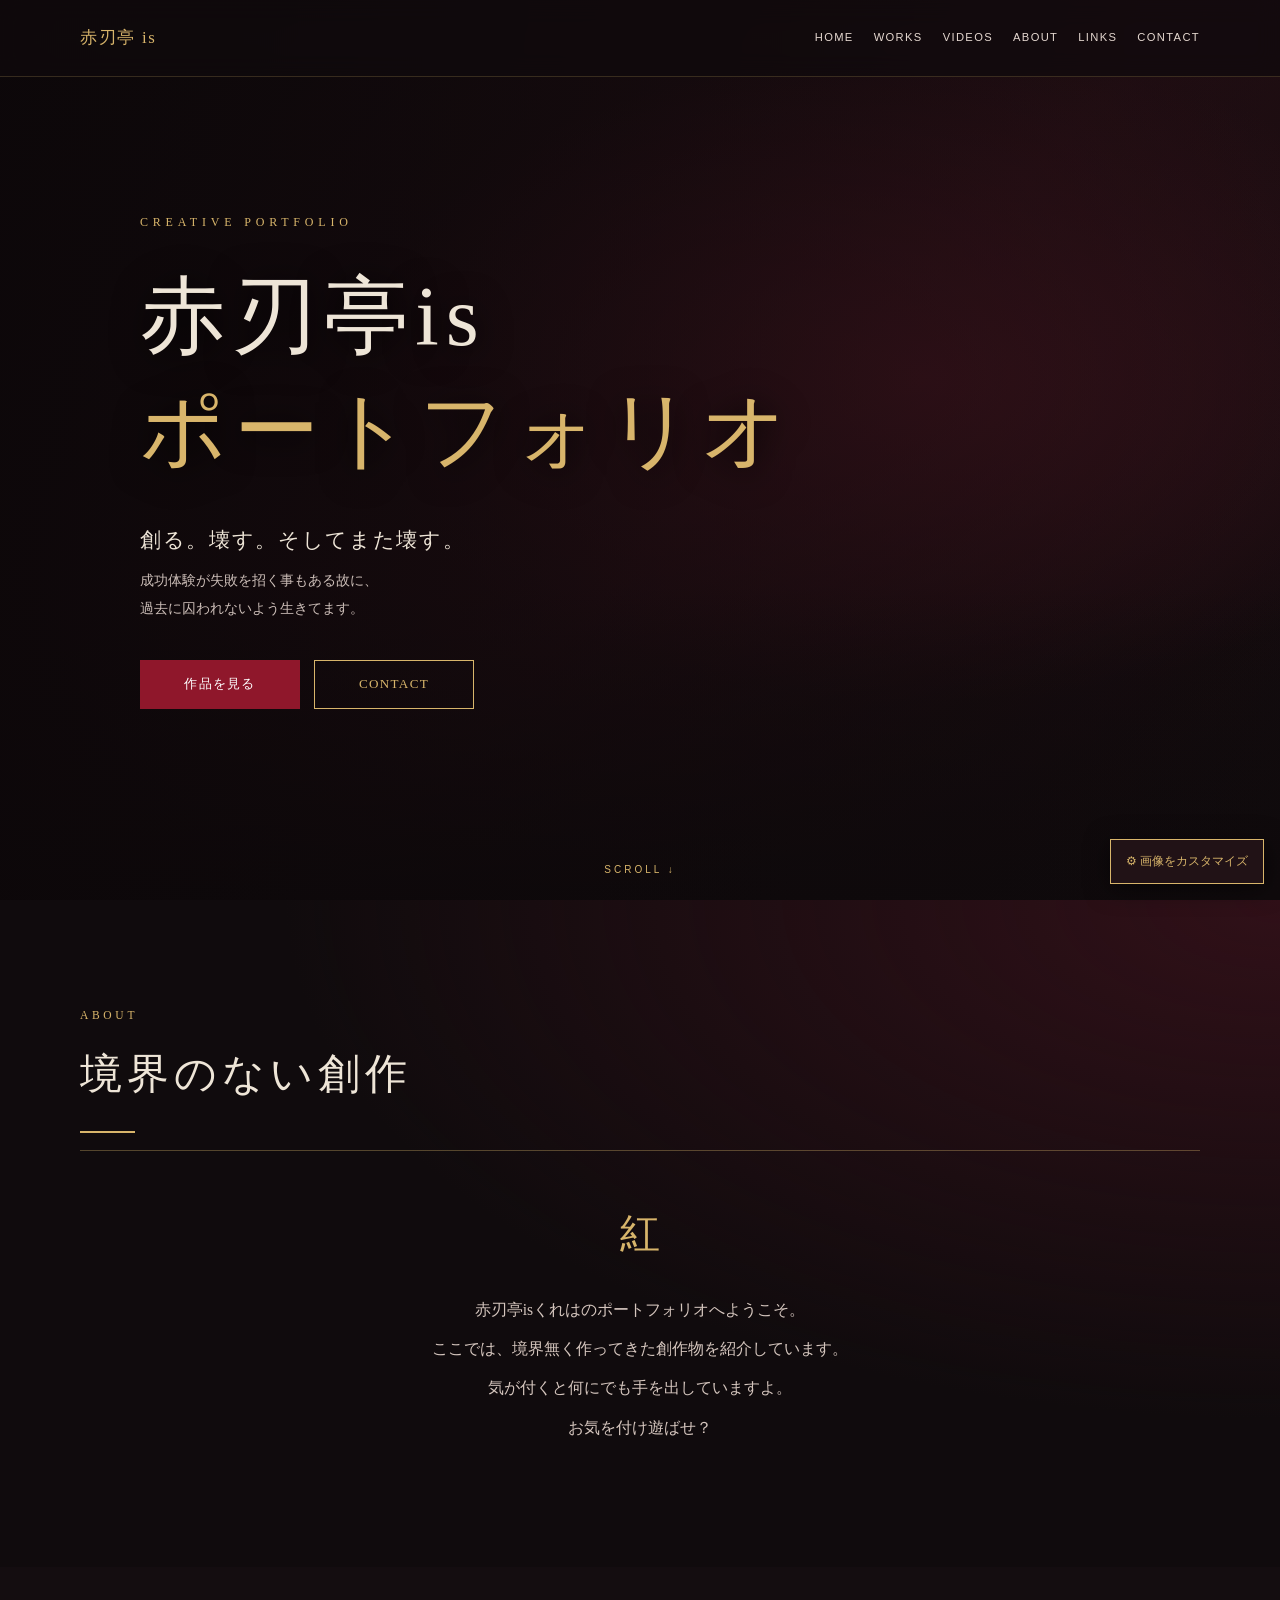
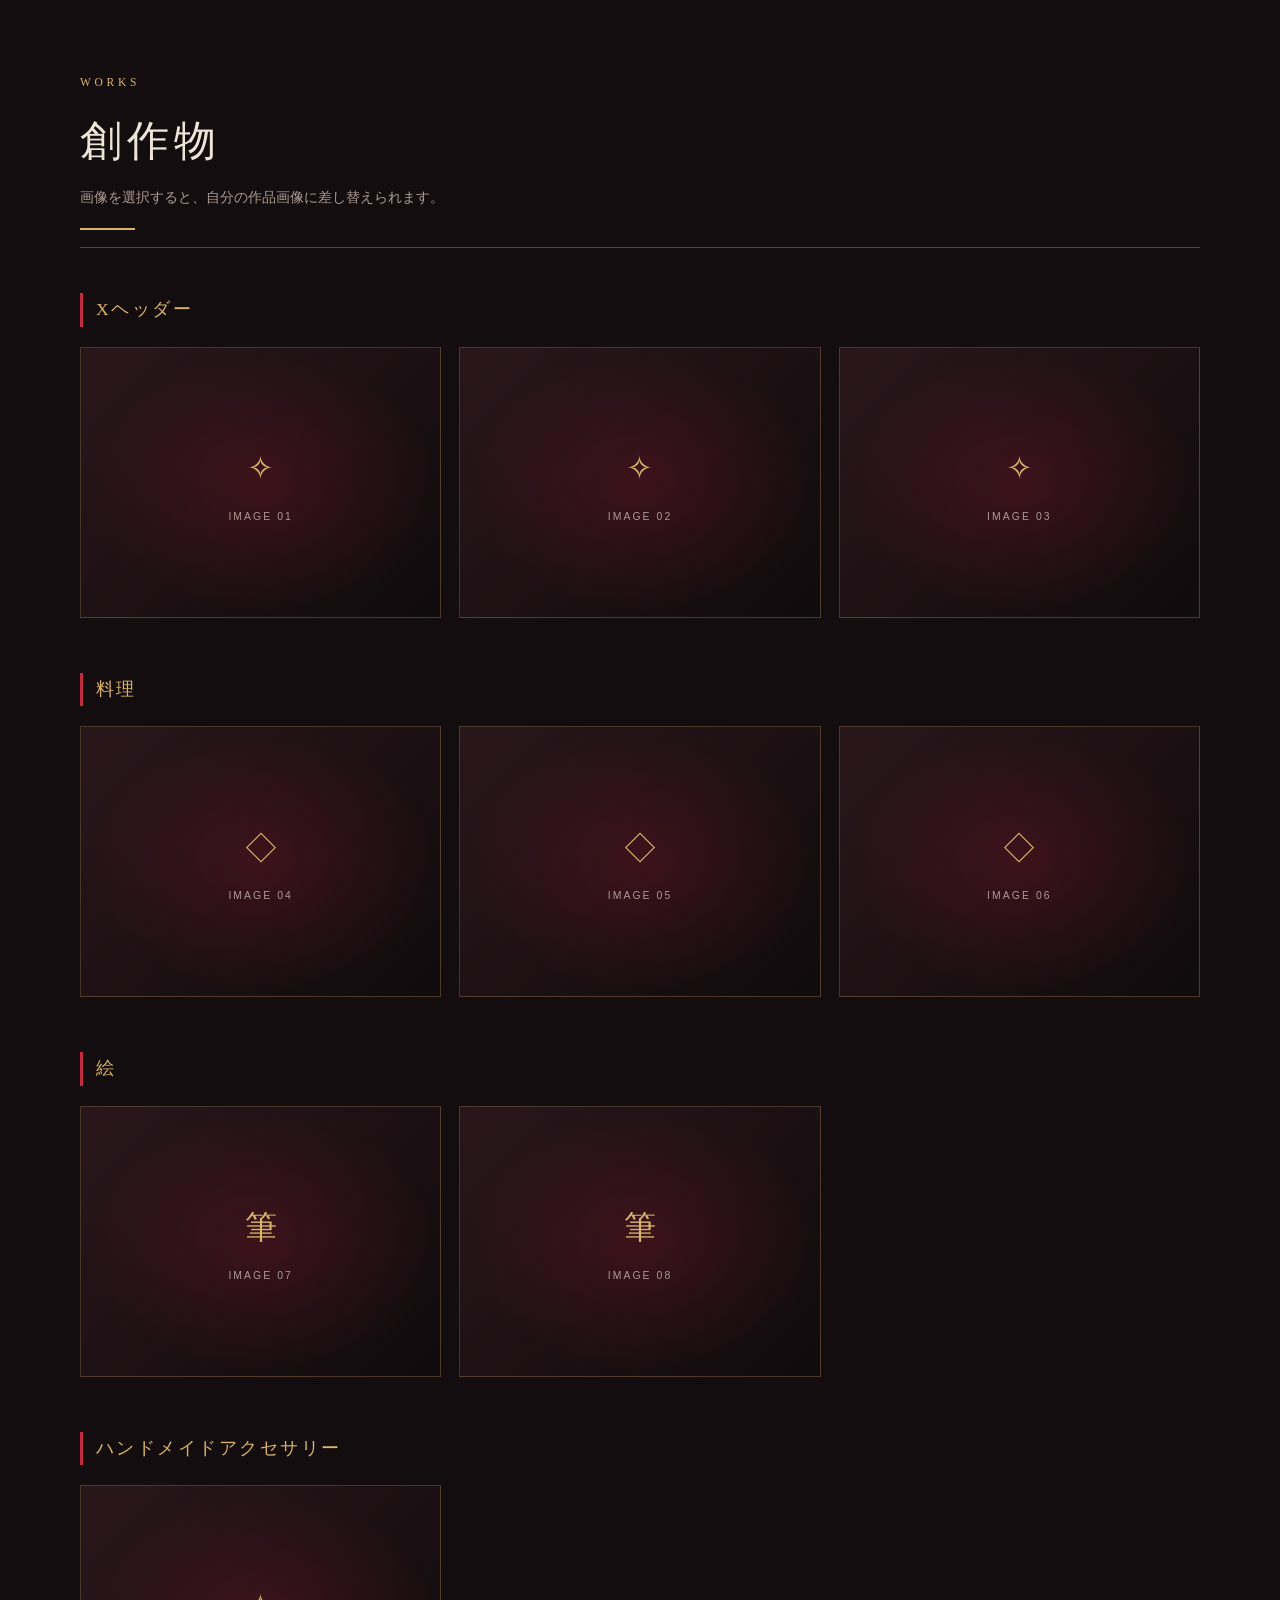
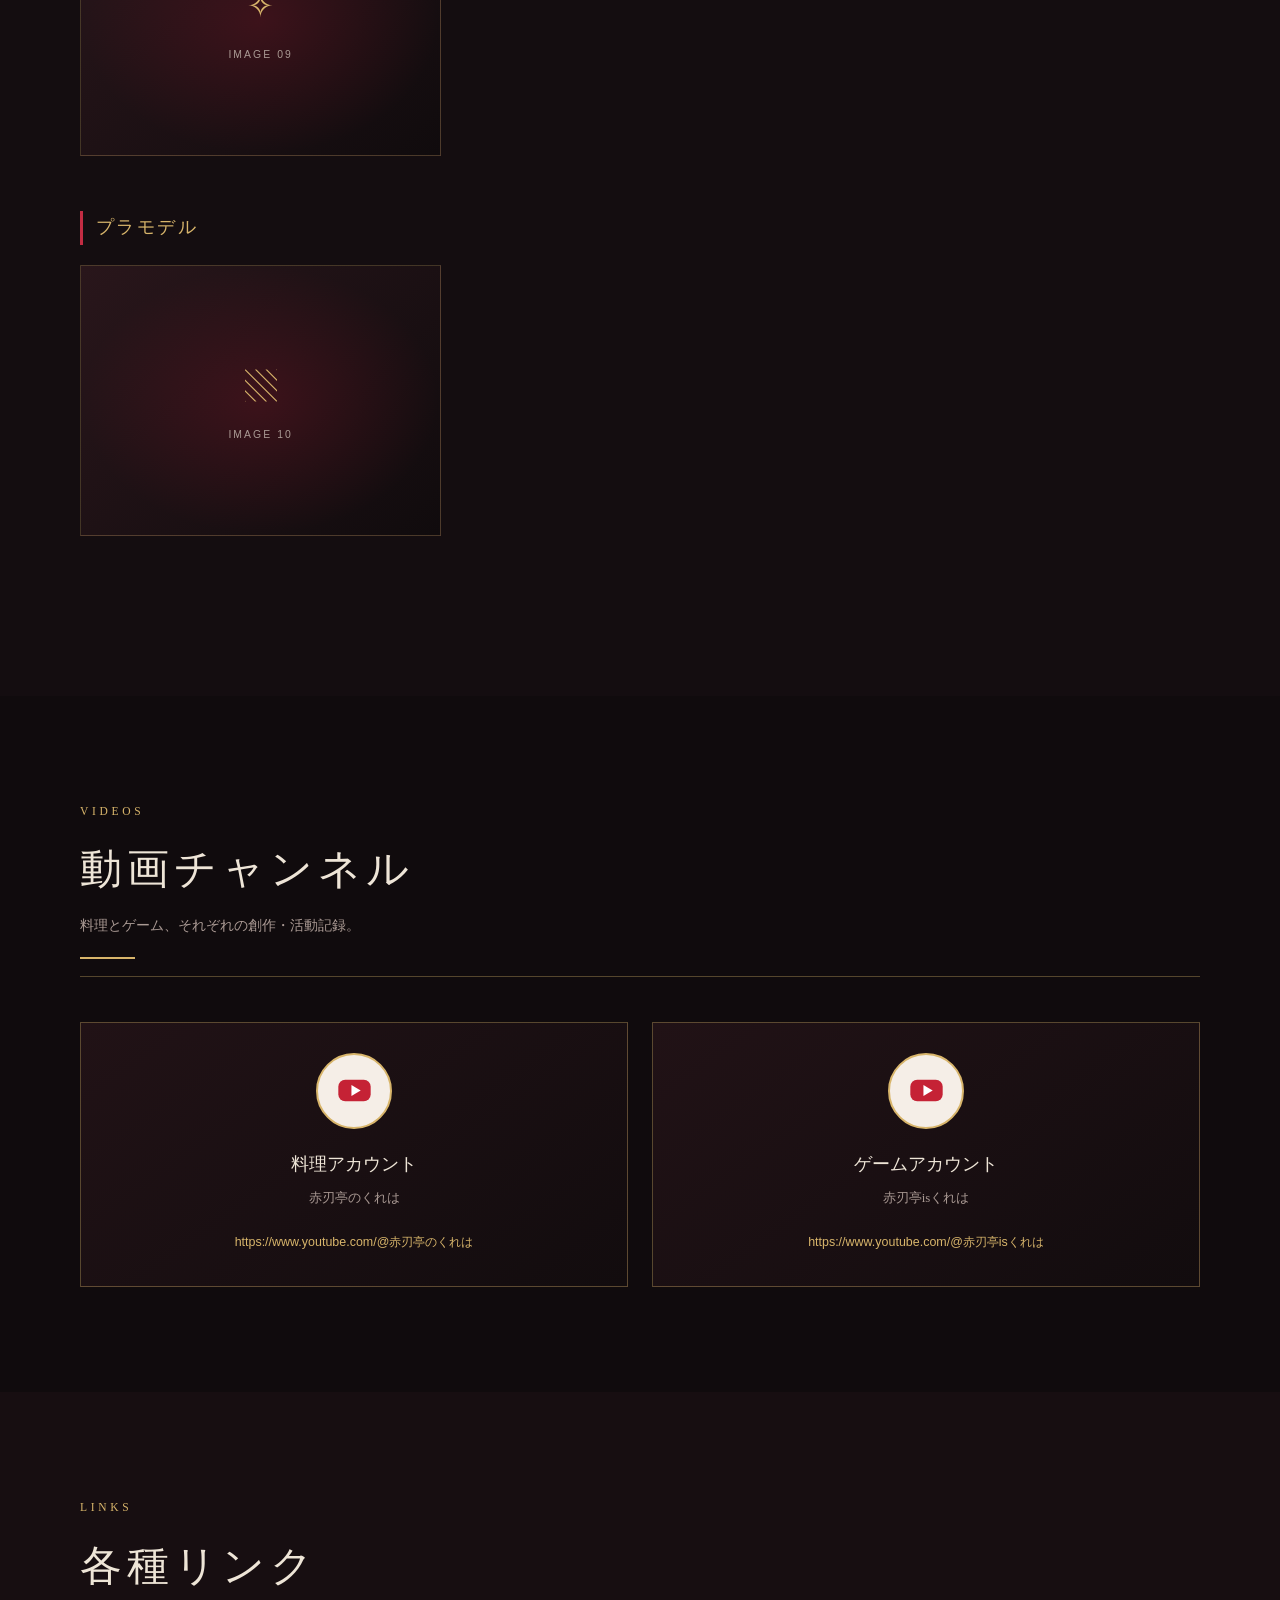
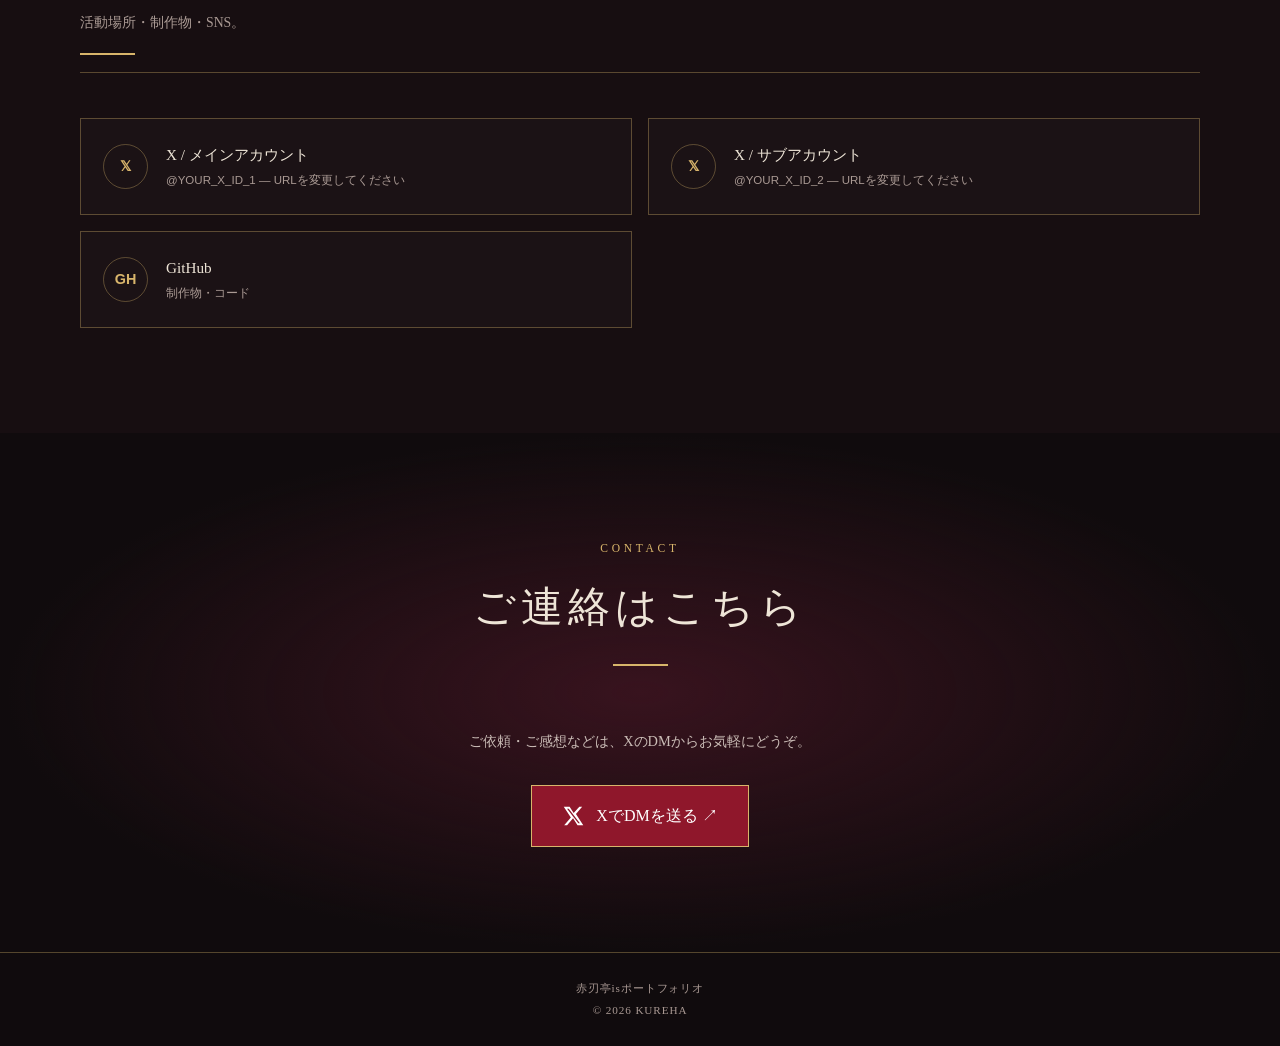
==== index.html @ dacc7ec5 "Add initial HTML structure for portfolio site" ====
<!DOCTYPE html>
<html lang="ja">
<head>
<meta charset="UTF-8">
<meta name="viewport" content="width=device-width, initial-scale=1">
<meta name="theme-color" content="#100b0d">
<meta name="description" content="赤刃亭isくれはの創作ポートフォリオ。料理、イラスト、デザイン、ハンドメイドなど。">
<title>赤刃亭isポートフォリオ</title>

<style>
:root {
  --black: #100b0d;
  --panel: #191114;
  --red: #8f172b;
  --red-light: #c32c43;
  --gold: #d8b56b;
  --ivory: #eee5d7;
  --muted: #aa9a94;
  --line: rgba(216,181,107,.35);
}

* { box-sizing: border-box; }

html {
  scroll-behavior: smooth;
  scroll-padding-top: 90px;
}

body {
  margin: 0;
  background: var(--black);
  color: var(--ivory);
  font-family: "Yu Mincho", "Hiragino Mincho ProN",
    "Noto Serif JP", serif;
  line-height: 1.9;
  overflow-x: hidden;
}

a { color: inherit; text-decoration: none; }

button, input { font: inherit; }

::selection {
  background: var(--red);
  color: white;
}

/* ===== 紅葉アニメーション ===== */

#leaves {
  position: fixed;
  inset: 0;
  pointer-events: none;
  overflow: hidden;
  z-index: 20;
}

.leaf {
  position: absolute;
  top: -50px;
  width: var(--size);
  height: calc(var(--size) * 1.38);
  left: var(--left);
  opacity: var(--opacity);
  background: var(--leaf-color);
  clip-path: polygon(
    50% 0%, 66% 17%, 91% 23%, 77% 43%,
    100% 56%, 72% 64%, 65% 85%, 50% 100%,
    35% 85%, 28% 64%, 0% 56%, 23% 43%,
    9% 23%, 34% 17%
  );
  animation: fall var(--duration) linear var(--delay) infinite;
  will-change: transform;
}

@keyframes fall {
  0% {
    transform: translate3d(0, -5vh, 0)
      rotate(0deg) rotateY(0deg);
  }
  25% {
    transform: translate3d(var(--sway), 27vh, 0)
      rotate(110deg) rotateY(65deg);
  }
  50% {
    transform: translate3d(calc(var(--sway) * -.65), 55vh, 0)
      rotate(230deg) rotateY(160deg);
  }
  75% {
    transform: translate3d(var(--sway), 79vh, 0)
      rotate(330deg) rotateY(60deg);
  }
  100% {
    transform: translate3d(calc(var(--sway) * -.3), 115vh, 0)
      rotate(520deg) rotateY(180deg);
  }
}

@media (prefers-reduced-motion: reduce) {
  *, *::before, *::after {
    scroll-behavior: auto !important;
  }
  .leaf { animation-duration: 45s !important; }
}

/* ===== 共通 ===== */

.container {
  width: min(1120px, 90%);
  margin-inline: auto;
}

.eyebrow {
  color: var(--gold);
  font-size: .72rem;
  letter-spacing: .32em;
  text-transform: uppercase;
}

.section {
  padding: 105px 0;
  position: relative;
}

.section-heading {
  margin-bottom: 45px;
  border-bottom: 1px solid var(--line);
  padding-bottom: 17px;
}

.section-heading h2 {
  font-size: clamp(1.8rem, 4vw, 2.6rem);
  font-weight: 500;
  letter-spacing: .12em;
  margin: 8px 0 0;
}

.section-heading p {
  color: var(--muted);
  font-size: .86rem;
  margin: 4px 0 0;
}

.gold-line {
  width: 55px;
  height: 2px;
  background: var(--gold);
  margin-top: 17px;
}

/* ===== ナビゲーション ===== */

header {
  position: absolute;
  z-index: 30;
  top: 0;
  left: 0;
  width: 100%;
  border-bottom: 1px solid rgba(216,181,107,.2);
  background: rgba(16,11,13,.72);
  backdrop-filter: blur(12px);
}

.nav {
  min-height: 76px;
  display: flex;
  align-items: center;
  justify-content: space-between;
  gap: 20px;
}

.brand {
  font-size: 1.05rem;
  color: var(--gold);
  letter-spacing: .1em;
  white-space: nowrap;
}

.nav-links {
  display: flex;
  align-items: center;
  flex-wrap: wrap;
  gap: 20px;
  font-family: sans-serif;
  font-size: .7rem;
  letter-spacing: .12em;
}

.nav-links a {
  color: #e5d8d0;
  transition: color .2s;
}

.nav-links a:hover { color: var(--gold); }

/* ===== ヒーロー ===== */

.hero {
  min-height: 760px;
  min-height: 100svh;
  display: grid;
  place-items: center;
  position: relative;
  isolation: isolate;
  overflow: hidden;
  background:
    radial-gradient(ellipse at 72% 42%, #42151f 0%, transparent 44%),
    linear-gradient(135deg, #100b0d, #281016 55%, #100b0d);
}

.hero::before {
  content: "";
  position: absolute;
  inset: 0;
  z-index: -1;
  background-image: var(--hero-image, none);
  background-size: cover;
  background-position: center;
  opacity: .55;
}

.hero::after {
  content: "";
  position: absolute;
  inset: 0;
  z-index: -1;
  background:
    linear-gradient(90deg, rgba(12,7,9,.9), rgba(12,7,9,.25)),
    linear-gradient(0deg, var(--black), transparent 35%);
}

.hero-inner {
  width: min(1000px, 88%);
  padding: 120px 0 100px;
  position: relative;
}

.hero-kicker {
  color: var(--gold);
  letter-spacing: .4em;
  font-size: .75rem;
  margin-bottom: 25px;
}

.hero h1 {
  font-size: clamp(2.25rem, 7.2vw, 5.3rem);
  font-weight: 500;
  letter-spacing: .08em;
  line-height: 1.35;
  margin: 0;
  text-shadow: 0 4px 35px #000;
}

.hero h1 span {
  display: block;
  color: var(--gold);
}

.hero-subtitle {
  font-size: clamp(1rem, 2vw, 1.3rem);
  letter-spacing: .08em;
  margin-top: 32px;
}

.hero-copy {
  color: #cbbdb7;
  font-size: .9rem;
  white-space: pre-line;
  margin-top: 8px;
}

.hero-actions {
  display: flex;
  flex-wrap: wrap;
  gap: 14px;
  margin-top: 38px;
}

.btn {
  display: inline-flex;
  justify-content: center;
  align-items: center;
  min-width: 160px;
  padding: 11px 22px;
  border: 1px solid var(--gold);
  color: var(--gold);
  letter-spacing: .1em;
  font-size: .82rem;
  transition: .25s;
  cursor: pointer;
  background: transparent;
}

.btn.primary {
  background: var(--red);
  border-color: var(--red);
  color: white;
}

.btn:hover {
  background: var(--gold);
  color: var(--black);
  transform: translateY(-2px);
}

.scroll-note {
  position: absolute;
  bottom: 25px;
  left: 50%;
  transform: translateX(-50%);
  color: var(--gold);
  font: 10px sans-serif;
  letter-spacing: .3em;
}

/* ===== About ===== */

.about {
  background:
    radial-gradient(ellipse at 100% 0%, #301018, transparent 55%),
    var(--black);
}

.about-content {
  max-width: 760px;
  margin: auto;
  text-align: center;
}

.about-mark {
  font-size: 2.5rem;
  color: var(--gold);
  margin-bottom: 18px;
}

.about-content p {
  color: #d5c6be;
  font-size: .98rem;
  line-height: 2.5;
}

/* ===== Works ===== */

.works-section {
  background: #140d10;
}

.work-category { margin-bottom: 55px; }

.category-title {
  font-size: 1.1rem;
  font-weight: 500;
  color: var(--gold);
  letter-spacing: .14em;
  border-left: 3px solid var(--red-light);
  padding-left: 13px;
  margin: 0 0 20px;
}

.work-grid {
  display: grid;
  grid-template-columns: repeat(3, minmax(0, 1fr));
  gap: 18px;
}

.work-card {
  position: relative;
  aspect-ratio: 4 / 3;
  overflow: hidden;
  background:
    linear-gradient(135deg, #29161b, #100b0d);
  border: 1px solid rgba(216,181,107,.25);
  cursor: pointer;
  transition: border-color .25s, transform .25s;
}

.work-card:hover {
  border-color: var(--gold);
  transform: translateY(-3px);
}

.work-card img {
  width: 100%;
  height: 100%;
  display: block;
  object-fit: cover;
  transition: transform .5s;
}

.work-card:hover img { transform: scale(1.045); }

.work-placeholder {
  width: 100%;
  height: 100%;
  display: flex;
  align-items: center;
  justify-content: center;
  flex-direction: column;
  gap: 8px;
  color: var(--gold);
  background:
    radial-gradient(ellipse, rgba(143,23,43,.28), transparent 70%);
}

.work-placeholder .symbol { font-size: 2rem; }

.work-placeholder small {
  font-family: sans-serif;
  font-size: .65rem;
  letter-spacing: .2em;
  color: var(--muted);
}

.work-upload {
  position: absolute;
  inset: 0;
  width: 100%;
  height: 100%;
  opacity: 0;
  cursor: pointer;
  z-index: 2;
}

.work-card:focus-within {
  outline: 2px solid var(--gold);
  outline-offset: 3px;
}

/* ===== Videos ===== */

.videos-section {
  background: var(--black);
}

.video-grid {
  display: grid;
  grid-template-columns: repeat(2, minmax(0, 1fr));
  gap: 24px;
}

.video-card {
  border: 1px solid var(--line);
  padding: 30px;
  background: linear-gradient(145deg, #211216, #120c0e);
  text-align: center;
  transition: border-color .25s;
}

.video-card:hover { border-color: var(--gold); }

.channel-icon {
  width: 76px;
  height: 76px;
  margin: 0 auto 18px;
  border-radius: 50%;
  background: #f5eee7;
  color: #c52235;
  display: grid;
  place-items: center;
  border: 2px solid var(--gold);
  overflow: hidden;
}

.channel-icon svg { width: 37px; height: 37px; }

.video-card h3 {
  font-size: 1.15rem;
  font-weight: 500;
  margin: 0 0 4px;
}

.video-card p {
  font-size: .8rem;
  color: var(--muted);
  margin: 0 0 16px;
}

.channel-url {
  color: var(--gold);
  font-family: sans-serif;
  font-size: .78rem;
  overflow-wrap: anywhere;
}

.channel-url:hover { text-decoration: underline; }

/* ===== Links / SNS ===== */

.links-section {
  background: #170e11;
}

.social-grid {
  display: grid;
  grid-template-columns: repeat(2, minmax(0, 1fr));
  gap: 16px;
}

.social-card {
  display: flex;
  align-items: center;
  gap: 18px;
  border: 1px solid var(--line);
  background: rgba(255,255,255,.015);
  padding: 22px;
  transition: .2s;
}

.social-card:hover {
  background: rgba(143,23,43,.18);
  border-color: var(--gold);
}

.social-icon {
  display: grid;
  place-items: center;
  width: 45px;
  height: 45px;
  flex: 0 0 45px;
  color: var(--gold);
  border: 1px solid var(--line);
  border-radius: 50%;
  font-family: sans-serif;
  font-weight: bold;
  font-size: .9rem;
}

.social-card strong {
  display: block;
  font-size: .95rem;
  font-weight: 500;
}

.social-card small {
  display: block;
  font-family: sans-serif;
  font-size: .72rem;
  color: var(--muted);
  overflow-wrap: anywhere;
}

/* ===== Contact ===== */

.contact-section {
  text-align: center;
  background:
    radial-gradient(ellipse at center, #38131e, transparent 70%),
    var(--black);
}

.contact-section .section-heading { border: 0; }

.contact-copy {
  color: #cbbdb7;
  margin: 0 auto 30px;
  font-size: .9rem;
}

.contact-x {
  display: inline-flex;
  align-items: center;
  gap: 12px;
  padding: 15px 30px;
  background: var(--red);
  border: 1px solid var(--gold);
  color: white;
  transition: .25s;
}

.contact-x:hover {
  background: var(--gold);
  color: var(--black);
}

.contact-x svg { width: 22px; height: 22px; }

footer {
  border-top: 1px solid var(--line);
  padding: 25px 5%;
  text-align: center;
  font-size: .7rem;
  color: var(--muted);
  letter-spacing: .08em;
}

/* ===== 画像カスタマイズ ===== */

.customize {
  position: fixed;
  z-index: 50;
  bottom: 16px;
  right: 16px;
}

.customize summary {
  cursor: pointer;
  list-style: none;
  background: #211216;
  color: var(--gold);
  border: 1px solid var(--gold);
  padding: 10px 15px;
  font-size: .75rem;
  box-shadow: 0 4px 25px #0008;
}

.customize summary::-webkit-details-marker { display: none; }

.customize-panel {
  width: min(310px, calc(100vw - 32px));
  max-height: 65vh;
  overflow: auto;
  padding: 18px;
  background: #1a1013;
  border: 1px solid var(--line);
  box-shadow: 0 4px 25px #0009;
}

.customize-panel h3 {
  color: var(--gold);
  font-size: .95rem;
  margin: 0 0 8px;
}

.customize-panel p {
  color: var(--muted);
  font-size: .75rem;
  line-height: 1.8;
}

.customize-panel label {
  display: block;
  margin: 14px 0 5px;
  font-size: .8rem;
}

.customize-panel input[type="file"] {
  display: block;
  width: 100%;
  color: var(--muted);
  font-size: .72rem;
}

.customize-panel button {
  width: 100%;
  margin-top: 12px;
  padding: 8px;
  border: 1px solid var(--line);
  color: var(--gold);
  background: transparent;
  cursor: pointer;
}

#status {
  color: var(--gold);
  font-size: .72rem;
}

@media (max-width: 700px) {
  .nav {
    padding: 12px 0;
    align-items: flex-start;
    flex-direction: column;
    gap: 7px;
  }

  .nav-links {
    width: 100%;
    gap: 8px 15px;
    font-size: .65rem;
  }

  .hero { min-height: 720px; min-height: 95svh; }
  .hero-inner { padding-top: 150px; }

  .section { padding: 75px 0; }
  .section-heading { margin-bottom: 30px; }

  .work-grid { grid-template-columns: repeat(2, minmax(0, 1fr)); gap: 10px; }
  .work-category { margin-bottom: 38px; }

  .video-grid, .social-grid { grid-template-columns: 1fr; }
  .video-card { padding: 25px 15px; }

  .about-content p { font-size: .88rem; line-height: 2.2; }

  .customize { bottom: 10px; right: 10px; }
}

@media (max-width: 370px) {
  .brand { font-size: .9rem; }
  .nav-links { gap: 7px 10px; }
  .hero h1 { font-size: 2rem; }
}
</style>
</head>

<body>

<div id="leaves" aria-hidden="true"></div>

<header>
  <nav class="nav container" aria-label="メインナビゲーション">
    <a class="brand" href="#home">赤刃亭 is</a>
    <div class="nav-links">
      <a href="#home">HOME</a>
      <a href="#works">WORKS</a>
      <a href="#videos">VIDEOS</a>
      <a href="#about">ABOUT</a>
      <a href="#links">LINKS</a>
      <a href="#contact">CONTACT</a>
    </div>
  </nav>
</header>

<main>

  <!-- HOME -->
  <section class="hero" id="home">
    <div class="hero-inner">
      <div class="hero-kicker">CREATIVE PORTFOLIO</div>
      <h1>赤刃亭is<span>ポートフォリオ</span></h1>

      <div class="hero-subtitle">
        創る。壊す。そしてまた壊す。
      </div>

      <p class="hero-copy">成功体験が失敗を招く事もある故に、
過去に囚われないよう生きてます。</p>

      <div class="hero-actions">
        <a class="btn primary" href="#works">作品を見る</a>
        <a class="btn" href="#contact">CONTACT</a>
      </div>
    </div>
    <div class="scroll-note">SCROLL ↓</div>
  </section>

  <!-- ABOUT -->
  <section class="section about" id="about">
    <div class="container">
      <div class="section-heading">
        <div class="eyebrow">ABOUT</div>
        <h2>境界のない創作</h2>
        <div class="gold-line"></div>
      </div>

      <div class="about-content">
        <div class="about-mark" aria-hidden="true">紅</div>
        <p>赤刃亭isくれはのポートフォリオへようこそ。<br>
        ここでは、境界無く作ってきた創作物を紹介しています。<br>
        気が付くと何にでも手を出していますよ。<br>
        お気を付け遊ばせ？</p>
      </div>
    </div>
  </section>

  <!-- WORKS -->
  <section class="section works-section" id="works">
    <div class="container">
      <div class="section-heading">
        <div class="eyebrow">WORKS</div>
        <h2>創作物</h2>
        <p>画像を選択すると、自分の作品画像に差し替えられます。</p>
        <div class="gold-line"></div>
      </div>

      <div id="work-categories"></div>
    </div>
  </section>

  <!-- VIDEOS -->
  <section class="section videos-section" id="videos">
    <div class="container">
      <div class="section-heading">
        <div class="eyebrow">VIDEOS</div>
        <h2>動画チャンネル</h2>
        <p>料理とゲーム、それぞれの創作・活動記録。</p>
        <div class="gold-line"></div>
      </div>

      <div class="video-grid">
        <article class="video-card">
          <div class="channel-icon" aria-label="YouTubeアイコン">
            <svg viewBox="0 0 48 48" fill="currentColor" aria-hidden="true">
              <rect x="3" y="10" width="42" height="28" rx="9"/>
              <path d="M20 17 L32 24 L20 31 Z" fill="#fff"/>
            </svg>
          </div>
          <h3>料理アカウント</h3>
          <p>赤刃亭のくれは</p>
          <a class="channel-url"
             href="https://www.youtube.com/@赤刃亭のくれは"
             target="_blank" rel="noopener noreferrer">
            https://www.youtube.com/@赤刃亭のくれは
          </a>
        </article>

        <article class="video-card">
          <div class="channel-icon" aria-label="YouTubeアイコン">
            <svg viewBox="0 0 48 48" fill="currentColor" aria-hidden="true">
              <rect x="3" y="10" width="42" height="28" rx="9"/>
              <path d="M20 17 L32 24 L20 31 Z" fill="#fff"/>
            </svg>
          </div>
          <h3>ゲームアカウント</h3>
          <p>赤刃亭isくれは</p>
          <a class="channel-url"
             href="https://www.youtube.com/@赤刃亭isくれは"
             target="_blank" rel="noopener noreferrer">
            https://www.youtube.com/@赤刃亭isくれは
          </a>
        </article>
      </div>
    </div>
  </section>

  <!-- LINKS -->
  <section class="section links-section" id="links">
    <div class="container">
      <div class="section-heading">
        <div class="eyebrow">LINKS</div>
        <h2>各種リンク</h2>
        <p>活動場所・制作物・SNS。</p>
        <div class="gold-line"></div>
      </div>

      <div class="social-grid">

        <!-- TODO: YOUR_X_ID_1 を実際のX IDに変更 -->
        <a class="social-card" href="https://x.com/YOUR_X_ID_1"
           target="_blank" rel="noopener noreferrer">
          <span class="social-icon">𝕏</span>
          <span>
            <strong>X / メインアカウント</strong>
            <small>@YOUR_X_ID_1 — URLを変更してください</small>
          </span>
        </a>

        <!-- TODO: YOUR_X_ID_2 を実際のX IDに変更 -->
        <a class="social-card" href="https://x.com/YOUR_X_ID_2"
           target="_blank" rel="noopener noreferrer">
          <span class="social-icon">𝕏</span>
          <span>
            <strong>X / サブアカウント</strong>
            <small>@YOUR_X_ID_2 — URLを変更してください</small>
          </span>
        </a>

        <!-- TODO: YOUR_GITHUB_ID を実際のGitHub IDに変更 -->
        <a class="social-card" href="https://github.com/YOUR_GITHUB_ID"
           target="_blank" rel="noopener noreferrer">
          <span class="social-icon">GH</span>
          <span>
            <strong>GitHub</strong>
            <small>制作物・コード</small>
          </span>
        </a>

      </div>
    </div>
  </section>

  <!-- CONTACT -->
  <section class="section contact-section" id="contact">
    <div class="container">
      <div class="section-heading">
        <div class="eyebrow">CONTACT</div>
        <h2>ご連絡はこちら</h2>
        <div class="gold-line" style="margin-inline:auto"></div>
      </div>

      <p class="contact-copy">
        ご依頼・ご感想などは、XのDMからお気軽にどうぞ。
      </p>

      <!-- TODO: 実際のX IDに変更 -->
      <a class="contact-x"
         href="https://x.com/YOUR_X_ID_1"
         target="_blank" rel="noopener noreferrer">
        <svg viewBox="0 0 24 24" fill="currentColor" aria-hidden="true">
          <path d="M18.9 2H22l-6.78 7.75L23.2 22h-6.25l-4.9-7.42L5.55 22H2.4l7.25-8.29L1.9 2h6.4l4.43 6.77L18.9 2Zm-1.1 17.8h1.73L7.36 4.08H5.5L17.8 19.8Z"/>
        </svg>
        XでDMを送る ↗
      </a>
    </div>
  </section>

</main>

<footer>
  <div>赤刃亭isポートフォリオ</div>
  <div>© <span id="year"></span> KUREHA</div>
</footer>

<!-- 画像差し替えパネル -->
<details class="customize">
  <summary>⚙ 画像をカスタマイズ</summary>
  <div class="customize-panel">
    <h3>サイト画像の設定</h3>
    <p>
      背景画像はこのブラウザでプレビューできます。
      作品画像は各作品の枠をクリックして選択してください。
      選択した画像は自動的にGitHubへは保存されません。
    </p>

    <label for="hero-upload">トップ背景画像</label>
    <input id="hero-upload" type="file" accept="image/*">

    <button id="clear-background" type="button">
      背景画像を解除
    </button>

    <p id="status" role="status" aria-live="polite"></p>
  </div>
</details>

<script>
/* ===== 作品データ：合計10点 =====
   画像は各作品の枠をクリックして選択できます。
   公開時は各 image を images/xxx.jpg に変更してもOK。
*/

const categories = [
  {
    name: "Xヘッダー",
    symbol: "✧",
    works: [
      { label: "Xヘッダー 1", image: "" },
      { label: "Xヘッダー 2", image: "" },
      { label: "Xヘッダー 3", image: "" }
    ]
  },
  {
    name: "料理",
    symbol: "◇",
    works: [
      { label: "料理 1", image: "" },
      { label: "料理 2", image: "" },
      { label: "料理 3", image: "" }
    ]
  },
  {
    name: "絵",
    symbol: "筆",
    works: [
      { label: "絵 1", image: "" },
      { label: "絵 2", image: "" }
    ]
  },
  {
    name: "ハンドメイドアクセサリー",
    symbol: "✧",
    works: [
      { label: "アクセサリー 1", image: "" }
    ]
  },
  {
    name: "プラモデル",
    symbol: "▧",
    works: [
      { label: "プラモデル 1", image: "" }
    ]
  }
];

const workRoot = document.getElementById("work-categories");
let workIndex = 0;

categories.forEach(category => {
  const section = document.createElement("section");
  section.className = "work-category";

  const heading = document.createElement("h3");
  heading.className = "category-title";
  heading.textContent = category.name;
  section.appendChild(heading);

  const grid = document.createElement("div");
  grid.className = "work-grid";

  category.works.forEach(work => {
    const card = document.createElement("div");
    card.className = "work-card";
    card.setAttribute("role", "group");
    card.setAttribute("aria-label", category.name + "の画像");

    const preview = document.createElement("div");
    preview.className = "work-placeholder";
    preview.innerHTML =
      '<span class="symbol" aria-hidden="true">' +
      category.symbol +
      '</span><small>IMAGE ' +
      String(workIndex + 1).padStart(2, "0") +
      '</small>';

    if (work.image) {
      const img = document.createElement("img");
      img.src = work.image;
      img.alt = category.name + "の作品";
      preview.replaceChildren(img);
    }

    const input = document.createElement("input");
    input.type = "file";
    input.accept = "image/*";
    input.className = "work-upload";
    input.setAttribute("aria-label", category.name + "の画像を選択");

    input.addEventListener("change", () => {
      const file = input.files && input.files[0];
      if (!file) return;

      if (!file.type.startsWith("image/")) {
        alert("画像ファイルを選択してください。");
        return;
      }

      const reader = new FileReader();
      reader.onload = () => {
        const img = document.createElement("img");
        img.src = reader.result;
        img.alt = category.name + "の作品";
        preview.replaceChildren(img);
        document.getElementById("status").textContent =
          category.name + "の画像をプレビューしました。";
      };
      reader.readAsDataURL(file);
    });

    card.append(preview, input);
    grid.appendChild(card);
    workIndex++;
  });

  section.appendChild(grid);
  workRoot.appendChild(section);
});

/* ===== 背景画像アップロード ===== */

const heroUpload = document.getElementById("hero-upload");
const hero = document.querySelector(".hero");
const status = document.getElementById("status");

heroUpload.addEventListener("change", () => {
  const file = heroUpload.files && heroUpload.files[0];
  if (!file) return;

  if (!file.type.startsWith("image/")) {
    alert("画像ファイルを選択してください。");
    return;
  }

  const reader = new FileReader();
  reader.onload = () => {
    hero.style.setProperty(
      "--hero-image",
      'url("' + reader.result + '")'
    );
    status.textContent = "背景画像をプレビューしました。";
  };
  reader.readAsDataURL(file);
});

document.getElementById("clear-background").addEventListener("click", () => {
  hero.style.removeProperty("--hero-image");
  heroUpload.value = "";
  status.textContent = "背景画像を解除しました。";
});

/* ===== 不規則な形・速度の紅葉 ===== */

const leaves = document.getElementById("leaves");
const leafColors = [
  "#a51f32",
  "#c43a36",
  "#7c1728",
  "#d18a36",
  "#b84b27",
  "#8b2339",
  "#d8a84e"
];

function random(min, max) {
  return Math.random() * (max - min) + min;
}

for (let i = 0; i < 30; i++) {
  const leaf = document.createElement("span");
  leaf.className = "leaf";

  const size = random(9, 21);
  const duration = random(17, 38);
  const delay = random(-38, 0);

  leaf.style.setProperty("--size", size + "px");
  leaf.style.setProperty("--left", random(0, 100) + "%");
  leaf.style.setProperty("--duration", duration + "s");
  leaf.style.setProperty("--delay", delay + "s");
  leaf.style.setProperty("--sway", random(-100, 100) + "px");
  leaf.style.setProperty("--opacity", random(.45, .9));
  leaf.style.setProperty(
    "--leaf-color",
    leafColors[Math.floor(Math.random() * leafColors.length)]
  );

  leaves.appendChild(leaf);
}

/* 年表示 */
document.getElementById("year").textContent =
  new Date().getFullYear();
</script>

</body>
</html>
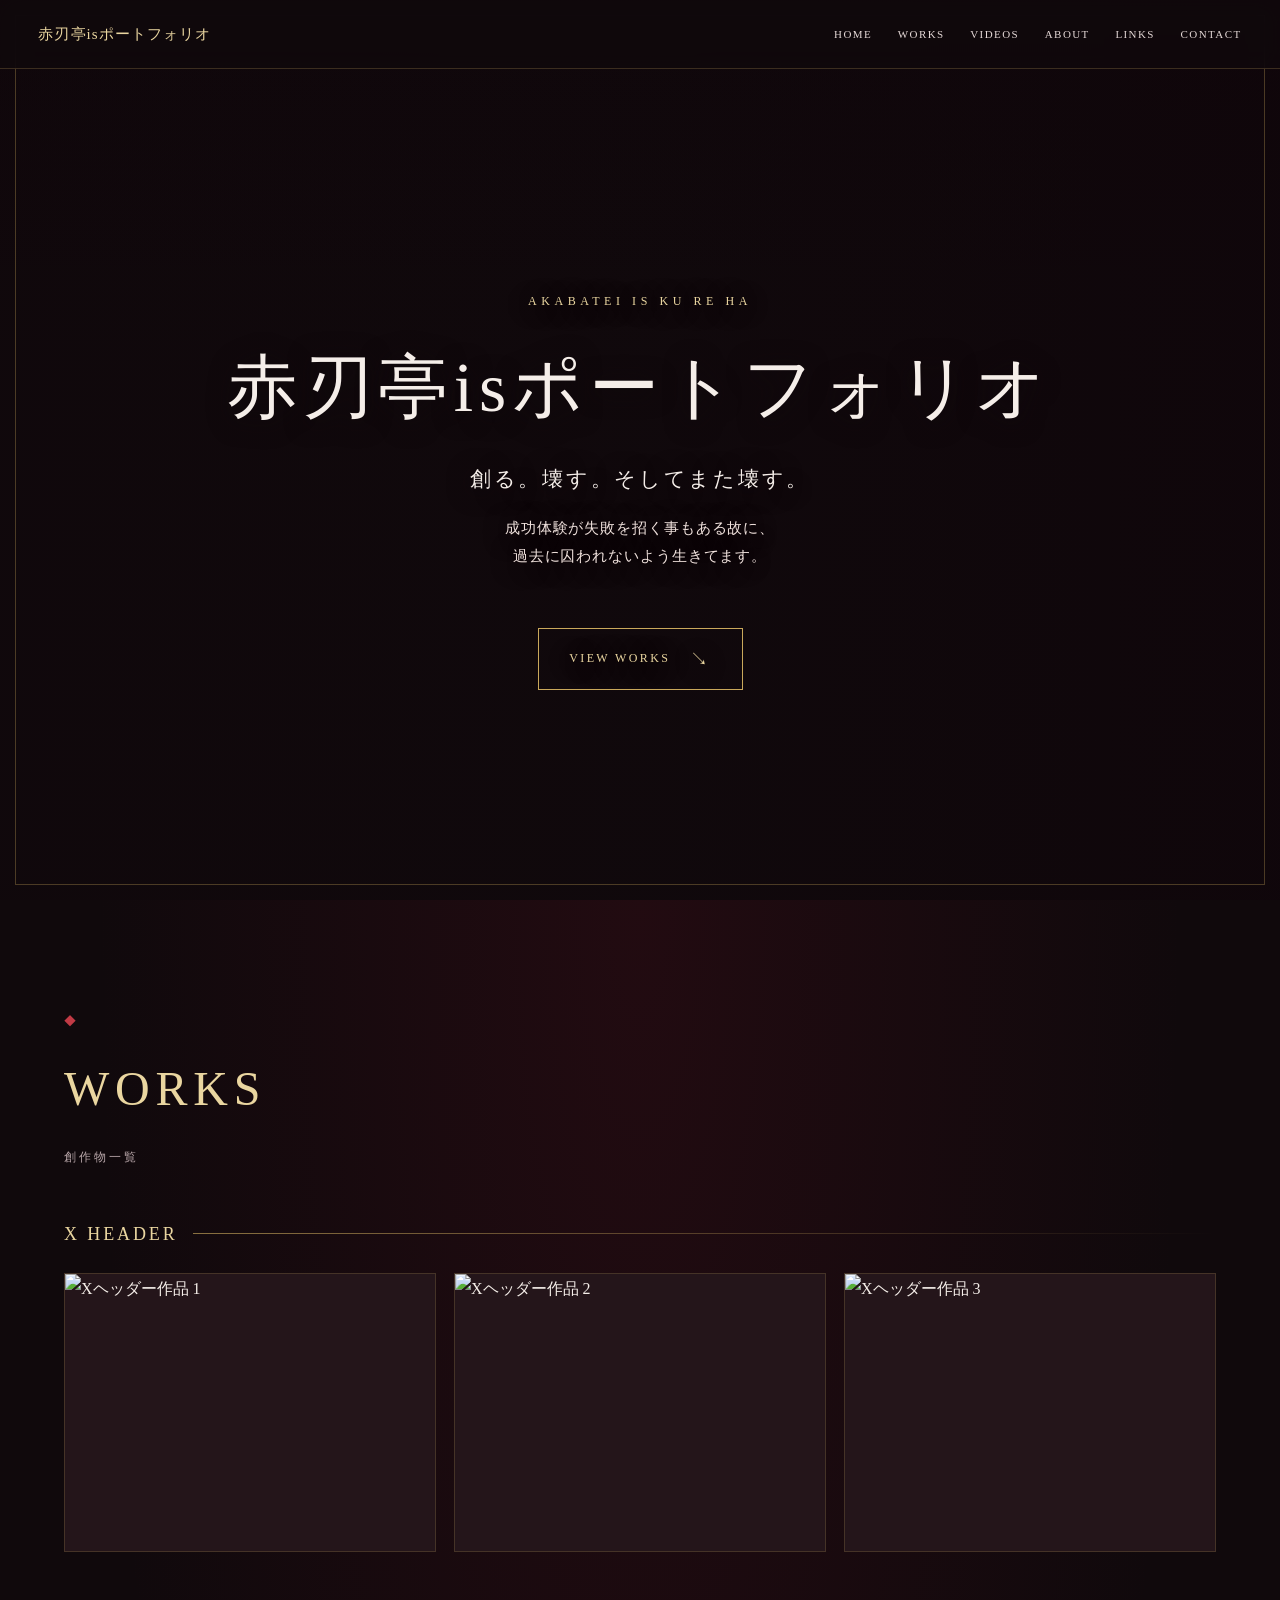
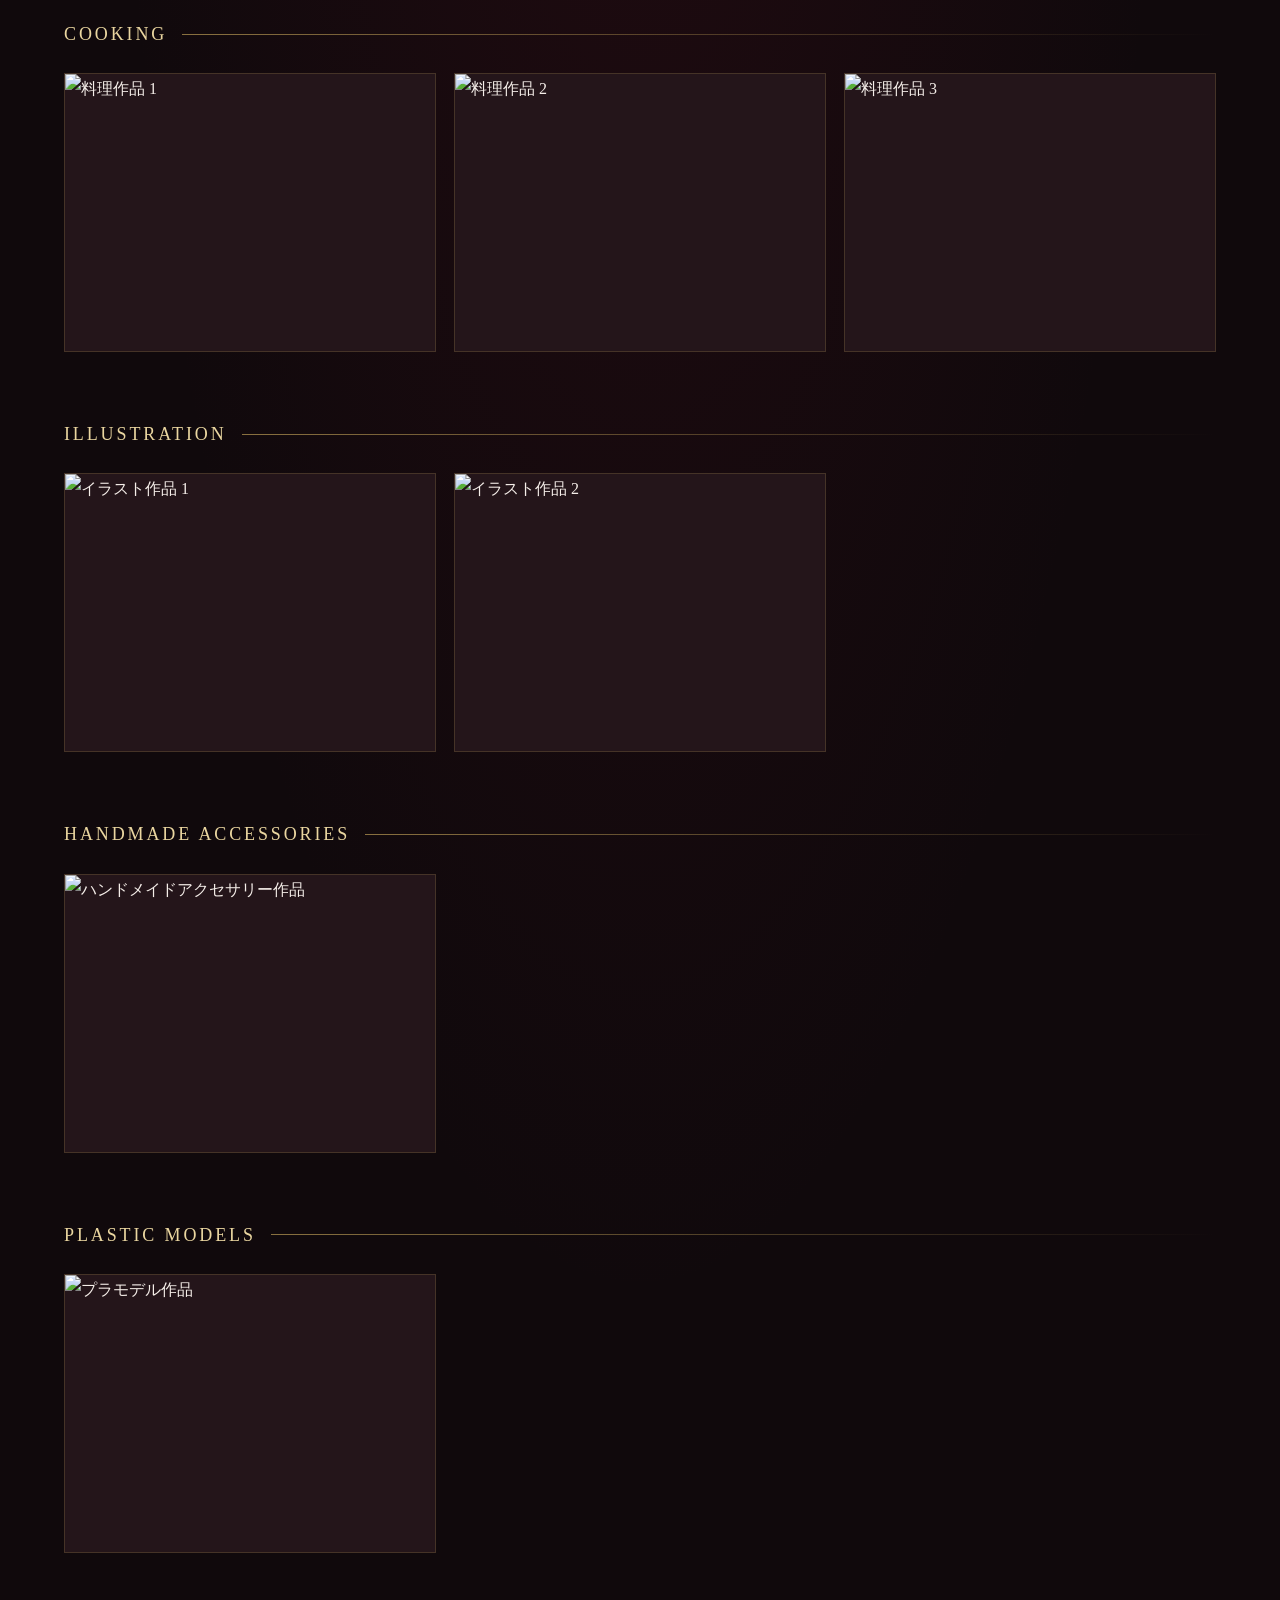
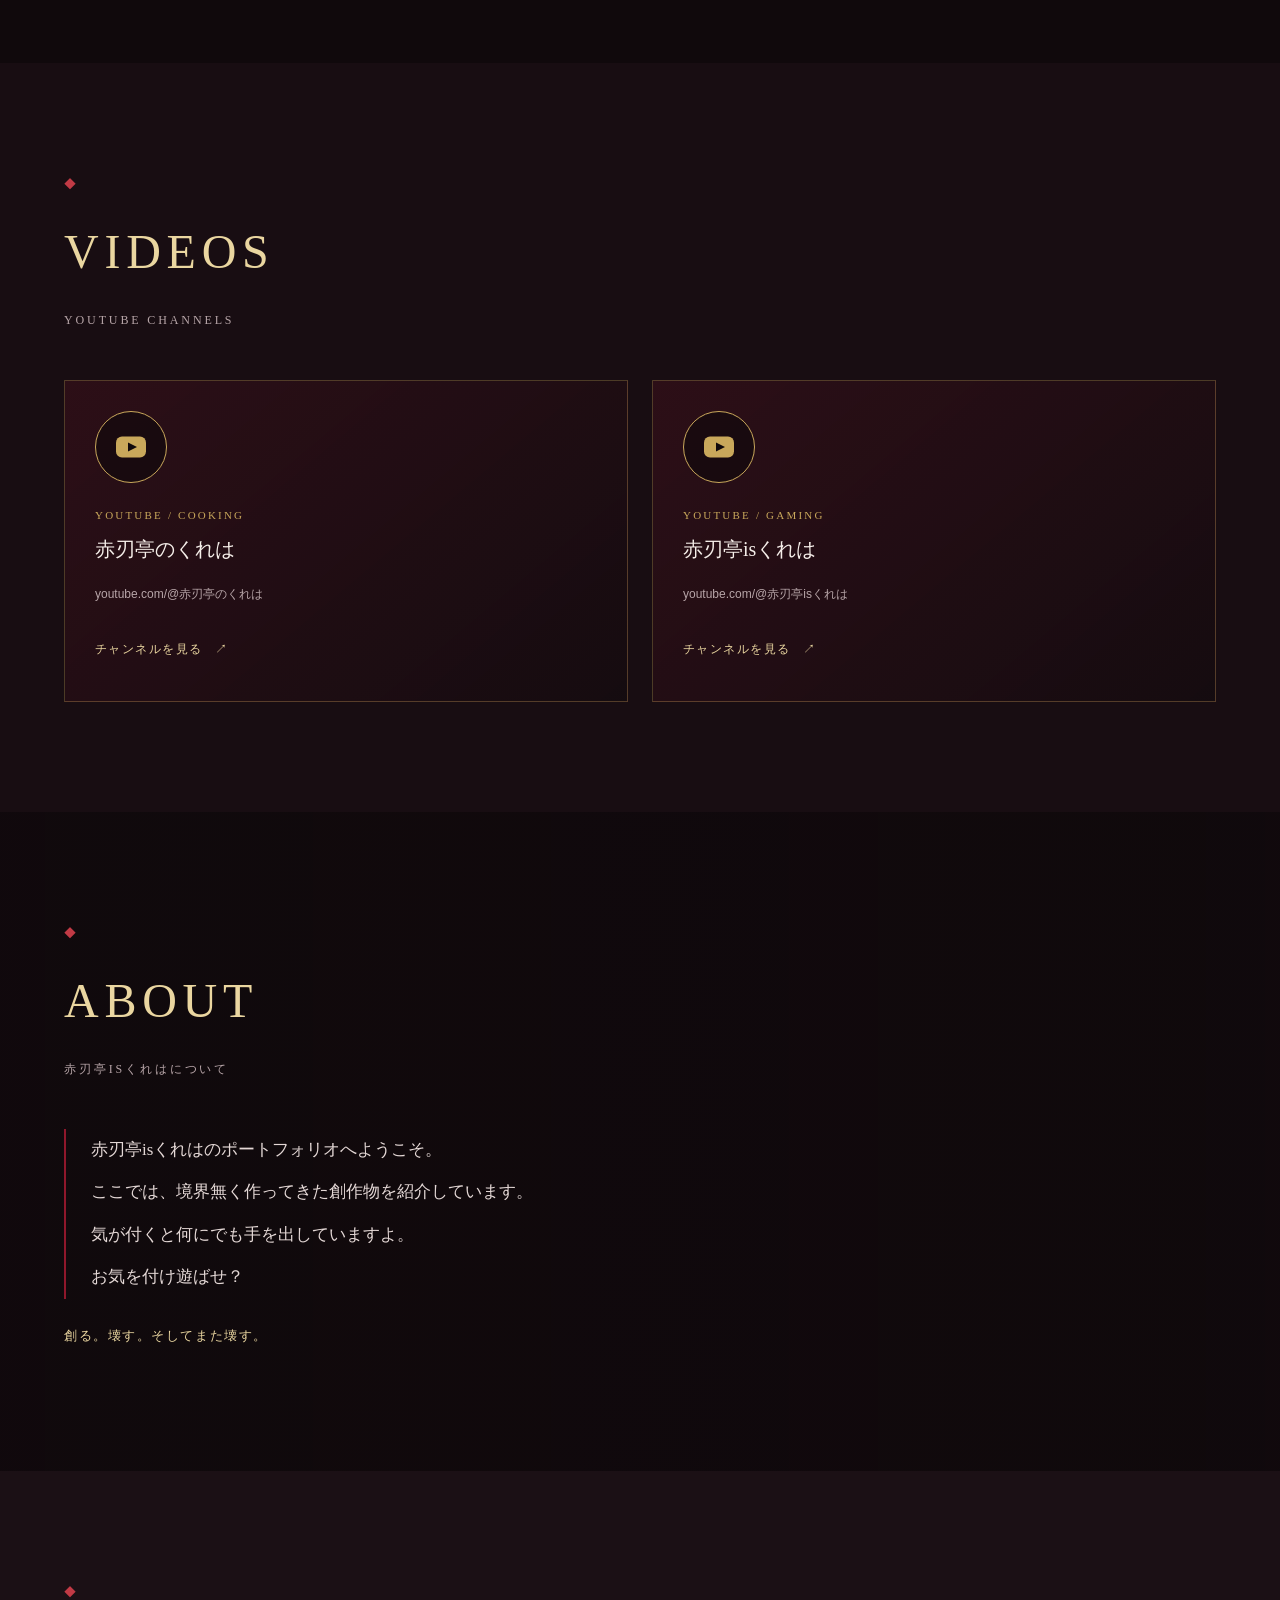
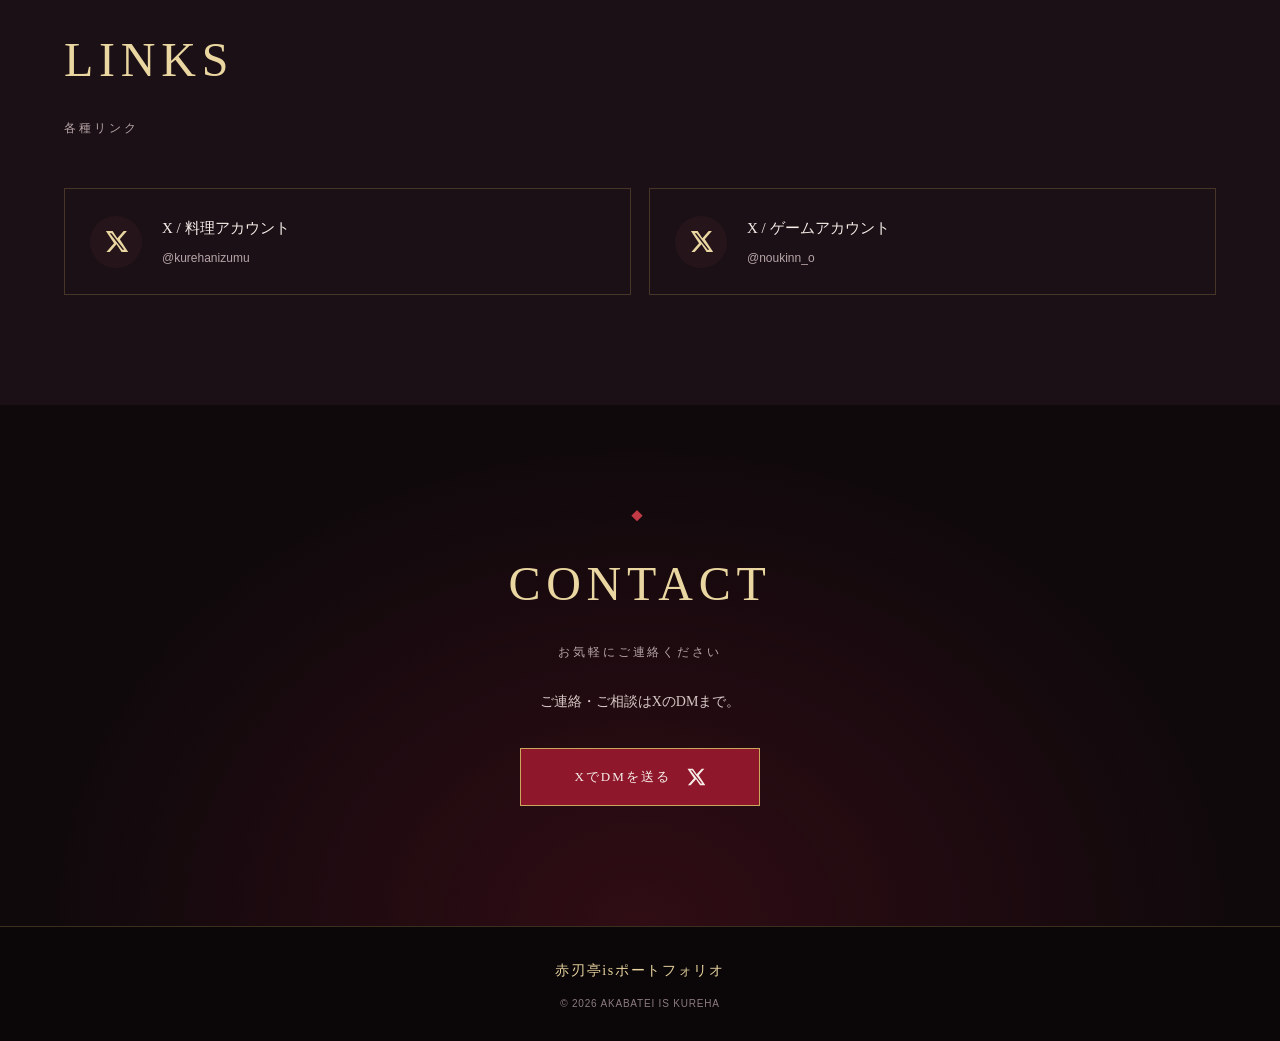
==== commit 9f5b7437: "Create index.html" ====
--- a/index.html
+++ b/index.html
@@ -2,1116 +2,1274 @@
 <!DOCTYPE html>
 <html lang="ja">
 <head>
-<meta charset="UTF-8">
-<meta name="viewport" content="width=device-width, initial-scale=1">
-<meta name="theme-color" content="#100b0d">
-<meta name="description" content="赤刃亭isくれはの創作ポートフォリオ。料理、イラスト、デザイン、ハンドメイドなど。">
-<title>赤刃亭isポートフォリオ</title>
-
-<style>
-:root {
-  --black: #100b0d;
-  --panel: #191114;
-  --red: #8f172b;
-  --red-light: #c32c43;
-  --gold: #d8b56b;
-  --ivory: #eee5d7;
-  --muted: #aa9a94;
-  --line: rgba(216,181,107,.35);
-}
-
-* { box-sizing: border-box; }
-
-html {
-  scroll-behavior: smooth;
-  scroll-padding-top: 90px;
-}
-
-body {
-  margin: 0;
-  background: var(--black);
-  color: var(--ivory);
-  font-family: "Yu Mincho", "Hiragino Mincho ProN",
-    "Noto Serif JP", serif;
-  line-height: 1.9;
-  overflow-x: hidden;
-}
-
-a { color: inherit; text-decoration: none; }
-
-button, input { font: inherit; }
-
-::selection {
-  background: var(--red);
-  color: white;
-}
-
-/* ===== 紅葉アニメーション ===== */
-
-#leaves {
-  position: fixed;
-  inset: 0;
-  pointer-events: none;
-  overflow: hidden;
-  z-index: 20;
-}
-
-.leaf {
-  position: absolute;
-  top: -50px;
-  width: var(--size);
-  height: calc(var(--size) * 1.38);
-  left: var(--left);
-  opacity: var(--opacity);
-  background: var(--leaf-color);
-  clip-path: polygon(
-    50% 0%, 66% 17%, 91% 23%, 77% 43%,
-    100% 56%, 72% 64%, 65% 85%, 50% 100%,
-    35% 85%, 28% 64%, 0% 56%, 23% 43%,
-    9% 23%, 34% 17%
-  );
-  animation: fall var(--duration) linear var(--delay) infinite;
-  will-change: transform;
-}
-
-@keyframes fall {
-  0% {
-    transform: translate3d(0, -5vh, 0)
-      rotate(0deg) rotateY(0deg);
-  }
-  25% {
-    transform: translate3d(var(--sway), 27vh, 0)
-      rotate(110deg) rotateY(65deg);
-  }
-  50% {
-    transform: translate3d(calc(var(--sway) * -.65), 55vh, 0)
-      rotate(230deg) rotateY(160deg);
-  }
-  75% {
-    transform: translate3d(var(--sway), 79vh, 0)
-      rotate(330deg) rotateY(60deg);
-  }
-  100% {
-    transform: translate3d(calc(var(--sway) * -.3), 115vh, 0)
-      rotate(520deg) rotateY(180deg);
-  }
-}
-
-@media (prefers-reduced-motion: reduce) {
-  *, *::before, *::after {
-    scroll-behavior: auto !important;
-  }
-  .leaf { animation-duration: 45s !important; }
-}
-
-/* ===== 共通 ===== */
-
-.container {
-  width: min(1120px, 90%);
-  margin-inline: auto;
-}
-
-.eyebrow {
-  color: var(--gold);
-  font-size: .72rem;
-  letter-spacing: .32em;
-  text-transform: uppercase;
-}
-
-.section {
-  padding: 105px 0;
-  position: relative;
-}
-
-.section-heading {
-  margin-bottom: 45px;
-  border-bottom: 1px solid var(--line);
-  padding-bottom: 17px;
-}
-
-.section-heading h2 {
-  font-size: clamp(1.8rem, 4vw, 2.6rem);
-  font-weight: 500;
-  letter-spacing: .12em;
-  margin: 8px 0 0;
-}
-
-.section-heading p {
-  color: var(--muted);
-  font-size: .86rem;
-  margin: 4px 0 0;
-}
-
-.gold-line {
-  width: 55px;
-  height: 2px;
-  background: var(--gold);
-  margin-top: 17px;
-}
-
-/* ===== ナビゲーション ===== */
-
-header {
-  position: absolute;
-  z-index: 30;
-  top: 0;
-  left: 0;
-  width: 100%;
-  border-bottom: 1px solid rgba(216,181,107,.2);
-  background: rgba(16,11,13,.72);
-  backdrop-filter: blur(12px);
-}
-
-.nav {
-  min-height: 76px;
-  display: flex;
-  align-items: center;
-  justify-content: space-between;
-  gap: 20px;
-}
-
-.brand {
-  font-size: 1.05rem;
-  color: var(--gold);
-  letter-spacing: .1em;
-  white-space: nowrap;
-}
-
-.nav-links {
-  display: flex;
-  align-items: center;
-  flex-wrap: wrap;
-  gap: 20px;
-  font-family: sans-serif;
-  font-size: .7rem;
-  letter-spacing: .12em;
-}
-
-.nav-links a {
-  color: #e5d8d0;
-  transition: color .2s;
-}
-
-.nav-links a:hover { color: var(--gold); }
-
-/* ===== ヒーロー ===== */
-
-.hero {
-  min-height: 760px;
-  min-height: 100svh;
-  display: grid;
-  place-items: center;
-  position: relative;
-  isolation: isolate;
-  overflow: hidden;
-  background:
-    radial-gradient(ellipse at 72% 42%, #42151f 0%, transparent 44%),
-    linear-gradient(135deg, #100b0d, #281016 55%, #100b0d);
-}
-
-.hero::before {
-  content: "";
-  position: absolute;
-  inset: 0;
-  z-index: -1;
-  background-image: var(--hero-image, none);
-  background-size: cover;
-  background-position: center;
-  opacity: .55;
-}
-
-.hero::after {
-  content: "";
-  position: absolute;
-  inset: 0;
-  z-index: -1;
-  background:
-    linear-gradient(90deg, rgba(12,7,9,.9), rgba(12,7,9,.25)),
-    linear-gradient(0deg, var(--black), transparent 35%);
-}
-
-.hero-inner {
-  width: min(1000px, 88%);
-  padding: 120px 0 100px;
-  position: relative;
-}
-
-.hero-kicker {
-  color: var(--gold);
-  letter-spacing: .4em;
-  font-size: .75rem;
-  margin-bottom: 25px;
-}
-
-.hero h1 {
-  font-size: clamp(2.25rem, 7.2vw, 5.3rem);
-  font-weight: 500;
-  letter-spacing: .08em;
-  line-height: 1.35;
-  margin: 0;
-  text-shadow: 0 4px 35px #000;
-}
-
-.hero h1 span {
-  display: block;
-  color: var(--gold);
-}
-
-.hero-subtitle {
-  font-size: clamp(1rem, 2vw, 1.3rem);
-  letter-spacing: .08em;
-  margin-top: 32px;
-}
-
-.hero-copy {
-  color: #cbbdb7;
-  font-size: .9rem;
-  white-space: pre-line;
-  margin-top: 8px;
-}
-
-.hero-actions {
-  display: flex;
-  flex-wrap: wrap;
-  gap: 14px;
-  margin-top: 38px;
-}
-
-.btn {
-  display: inline-flex;
-  justify-content: center;
-  align-items: center;
-  min-width: 160px;
-  padding: 11px 22px;
-  border: 1px solid var(--gold);
-  color: var(--gold);
-  letter-spacing: .1em;
-  font-size: .82rem;
-  transition: .25s;
-  cursor: pointer;
-  background: transparent;
-}
-
-.btn.primary {
-  background: var(--red);
-  border-color: var(--red);
-  color: white;
-}
-
-.btn:hover {
-  background: var(--gold);
-  color: var(--black);
-  transform: translateY(-2px);
-}
-
-.scroll-note {
-  position: absolute;
-  bottom: 25px;
-  left: 50%;
-  transform: translateX(-50%);
-  color: var(--gold);
-  font: 10px sans-serif;
-  letter-spacing: .3em;
-}
-
-/* ===== About ===== */
-
-.about {
-  background:
-    radial-gradient(ellipse at 100% 0%, #301018, transparent 55%),
-    var(--black);
-}
-
-.about-content {
-  max-width: 760px;
-  margin: auto;
-  text-align: center;
-}
-
-.about-mark {
-  font-size: 2.5rem;
-  color: var(--gold);
-  margin-bottom: 18px;
-}
-
-.about-content p {
-  color: #d5c6be;
-  font-size: .98rem;
-  line-height: 2.5;
-}
-
-/* ===== Works ===== */
-
-.works-section {
-  background: #140d10;
-}
-
-.work-category { margin-bottom: 55px; }
-
-.category-title {
-  font-size: 1.1rem;
-  font-weight: 500;
-  color: var(--gold);
-  letter-spacing: .14em;
-  border-left: 3px solid var(--red-light);
-  padding-left: 13px;
-  margin: 0 0 20px;
-}
-
-.work-grid {
-  display: grid;
-  grid-template-columns: repeat(3, minmax(0, 1fr));
-  gap: 18px;
-}
-
-.work-card {
-  position: relative;
-  aspect-ratio: 4 / 3;
-  overflow: hidden;
-  background:
-    linear-gradient(135deg, #29161b, #100b0d);
-  border: 1px solid rgba(216,181,107,.25);
-  cursor: pointer;
-  transition: border-color .25s, transform .25s;
-}
-
-.work-card:hover {
-  border-color: var(--gold);
-  transform: translateY(-3px);
-}
-
-.work-card img {
-  width: 100%;
-  height: 100%;
-  display: block;
-  object-fit: cover;
-  transition: transform .5s;
-}
-
-.work-card:hover img { transform: scale(1.045); }
-
-.work-placeholder {
-  width: 100%;
-  height: 100%;
-  display: flex;
-  align-items: center;
-  justify-content: center;
-  flex-direction: column;
-  gap: 8px;
-  color: var(--gold);
-  background:
-    radial-gradient(ellipse, rgba(143,23,43,.28), transparent 70%);
-}
-
-.work-placeholder .symbol { font-size: 2rem; }
-
-.work-placeholder small {
-  font-family: sans-serif;
-  font-size: .65rem;
-  letter-spacing: .2em;
-  color: var(--muted);
-}
-
-.work-upload {
-  position: absolute;
-  inset: 0;
-  width: 100%;
-  height: 100%;
-  opacity: 0;
-  cursor: pointer;
-  z-index: 2;
-}
-
-.work-card:focus-within {
-  outline: 2px solid var(--gold);
-  outline-offset: 3px;
-}
-
-/* ===== Videos ===== */
-
-.videos-section {
-  background: var(--black);
-}
-
-.video-grid {
-  display: grid;
-  grid-template-columns: repeat(2, minmax(0, 1fr));
-  gap: 24px;
-}
-
-.video-card {
-  border: 1px solid var(--line);
-  padding: 30px;
-  background: linear-gradient(145deg, #211216, #120c0e);
-  text-align: center;
-  transition: border-color .25s;
-}
-
-.video-card:hover { border-color: var(--gold); }
-
-.channel-icon {
-  width: 76px;
-  height: 76px;
-  margin: 0 auto 18px;
-  border-radius: 50%;
-  background: #f5eee7;
-  color: #c52235;
-  display: grid;
-  place-items: center;
-  border: 2px solid var(--gold);
-  overflow: hidden;
-}
-
-.channel-icon svg { width: 37px; height: 37px; }
-
-.video-card h3 {
-  font-size: 1.15rem;
-  font-weight: 500;
-  margin: 0 0 4px;
-}
-
-.video-card p {
-  font-size: .8rem;
-  color: var(--muted);
-  margin: 0 0 16px;
-}
-
-.channel-url {
-  color: var(--gold);
-  font-family: sans-serif;
-  font-size: .78rem;
-  overflow-wrap: anywhere;
-}
-
-.channel-url:hover { text-decoration: underline; }
-
-/* ===== Links / SNS ===== */
-
-.links-section {
-  background: #170e11;
-}
-
-.social-grid {
-  display: grid;
-  grid-template-columns: repeat(2, minmax(0, 1fr));
-  gap: 16px;
-}
-
-.social-card {
-  display: flex;
-  align-items: center;
-  gap: 18px;
-  border: 1px solid var(--line);
-  background: rgba(255,255,255,.015);
-  padding: 22px;
-  transition: .2s;
-}
-
-.social-card:hover {
-  background: rgba(143,23,43,.18);
-  border-color: var(--gold);
-}
-
-.social-icon {
-  display: grid;
-  place-items: center;
-  width: 45px;
-  height: 45px;
-  flex: 0 0 45px;
-  color: var(--gold);
-  border: 1px solid var(--line);
-  border-radius: 50%;
-  font-family: sans-serif;
-  font-weight: bold;
-  font-size: .9rem;
-}
-
-.social-card strong {
-  display: block;
-  font-size: .95rem;
-  font-weight: 500;
-}
-
-.social-card small {
-  display: block;
-  font-family: sans-serif;
-  font-size: .72rem;
-  color: var(--muted);
-  overflow-wrap: anywhere;
-}
-
-/* ===== Contact ===== */
-
-.contact-section {
-  text-align: center;
-  background:
-    radial-gradient(ellipse at center, #38131e, transparent 70%),
-    var(--black);
-}
-
-.contact-section .section-heading { border: 0; }
-
-.contact-copy {
-  color: #cbbdb7;
-  margin: 0 auto 30px;
-  font-size: .9rem;
-}
-
-.contact-x {
-  display: inline-flex;
-  align-items: center;
-  gap: 12px;
-  padding: 15px 30px;
-  background: var(--red);
-  border: 1px solid var(--gold);
-  color: white;
-  transition: .25s;
-}
-
-.contact-x:hover {
-  background: var(--gold);
-  color: var(--black);
-}
-
-.contact-x svg { width: 22px; height: 22px; }
-
-footer {
-  border-top: 1px solid var(--line);
-  padding: 25px 5%;
-  text-align: center;
-  font-size: .7rem;
-  color: var(--muted);
-  letter-spacing: .08em;
-}
-
-/* ===== 画像カスタマイズ ===== */
-
-.customize {
-  position: fixed;
-  z-index: 50;
-  bottom: 16px;
-  right: 16px;
-}
-
-.customize summary {
-  cursor: pointer;
-  list-style: none;
-  background: #211216;
-  color: var(--gold);
-  border: 1px solid var(--gold);
-  padding: 10px 15px;
-  font-size: .75rem;
-  box-shadow: 0 4px 25px #0008;
-}
-
-.customize summary::-webkit-details-marker { display: none; }
-
-.customize-panel {
-  width: min(310px, calc(100vw - 32px));
-  max-height: 65vh;
-  overflow: auto;
-  padding: 18px;
-  background: #1a1013;
-  border: 1px solid var(--line);
-  box-shadow: 0 4px 25px #0009;
-}
-
-.customize-panel h3 {
-  color: var(--gold);
-  font-size: .95rem;
-  margin: 0 0 8px;
-}
-
-.customize-panel p {
-  color: var(--muted);
-  font-size: .75rem;
-  line-height: 1.8;
-}
-
-.customize-panel label {
-  display: block;
-  margin: 14px 0 5px;
-  font-size: .8rem;
-}
-
-.customize-panel input[type="file"] {
-  display: block;
-  width: 100%;
-  color: var(--muted);
-  font-size: .72rem;
-}
-
-.customize-panel button {
-  width: 100%;
-  margin-top: 12px;
-  padding: 8px;
-  border: 1px solid var(--line);
-  color: var(--gold);
-  background: transparent;
-  cursor: pointer;
-}
-
-#status {
-  color: var(--gold);
-  font-size: .72rem;
-}
-
-@media (max-width: 700px) {
-  .nav {
-    padding: 12px 0;
-    align-items: flex-start;
-    flex-direction: column;
-    gap: 7px;
-  }
-
-  .nav-links {
-    width: 100%;
-    gap: 8px 15px;
-    font-size: .65rem;
-  }
-
-  .hero { min-height: 720px; min-height: 95svh; }
-  .hero-inner { padding-top: 150px; }
-
-  .section { padding: 75px 0; }
-  .section-heading { margin-bottom: 30px; }
-
-  .work-grid { grid-template-columns: repeat(2, minmax(0, 1fr)); gap: 10px; }
-  .work-category { margin-bottom: 38px; }
-
-  .video-grid, .social-grid { grid-template-columns: 1fr; }
-  .video-card { padding: 25px 15px; }
-
-  .about-content p { font-size: .88rem; line-height: 2.2; }
-
-  .customize { bottom: 10px; right: 10px; }
-}
-
-@media (max-width: 370px) {
-  .brand { font-size: .9rem; }
-  .nav-links { gap: 7px 10px; }
-  .hero h1 { font-size: 2rem; }
-}
-</style>
+  <meta charset="UTF-8">
+  <meta name="viewport" content="width=device-width, initial-scale=1">
+  <meta name="theme-color" content="#10090c">
+
+  <title>赤刃亭isポートフォリオ</title>
+  <meta name="description"
+        content="赤刃亭isくれはのポートフォリオ。創る。壊す。そしてまた壊す。">
+
+  <style>
+    /* =========================================
+       赤刃亭isポートフォリオ
+       色・余白・背景などの基本設定
+       ========================================= */
+
+    :root {
+      --black: #10090c;
+      --black-soft: #1b1015;
+      --red: #8f172b;
+      --red-light: #c13a45;
+      --gold: #c9a85b;
+      --gold-light: #ead6a0;
+      --white: #f5eee9;
+      --muted: #b7a5a8;
+
+      --page-width: 1200px;
+      --section-space: 110px;
+    }
+
+    * {
+      box-sizing: border-box;
+    }
+
+    html {
+      scroll-behavior: smooth;
+      scroll-padding-top: 80px;
+    }
+
+    body {
+      margin: 0;
+      background: var(--black);
+      color: var(--white);
+      font-family:
+        "Noto Serif JP",
+        "Yu Mincho",
+        "Hiragino Mincho ProN",
+        serif;
+      line-height: 1.9;
+      overflow-x: hidden;
+    }
+
+    body::selection {
+      background: var(--red);
+      color: white;
+    }
+
+    a {
+      color: inherit;
+      text-decoration: none;
+    }
+
+    img {
+      display: block;
+      max-width: 100%;
+    }
+
+    button,
+    a {
+      -webkit-tap-highlight-color: transparent;
+    }
+
+    .container {
+      width: min(var(--page-width), 90%);
+      margin-inline: auto;
+    }
+
+    .gold {
+      color: var(--gold);
+    }
+
+    .section {
+      position: relative;
+      padding: var(--section-space) 0;
+      scroll-margin-top: 65px;
+    }
+
+    .section-heading {
+      margin: 0 0 12px;
+      color: var(--gold-light);
+      font-size: clamp(30px, 5vw, 48px);
+      font-weight: 500;
+      letter-spacing: .12em;
+    }
+
+    .section-subtitle {
+      margin: 0 0 48px;
+      color: var(--muted);
+      font-size: 12px;
+      letter-spacing: .24em;
+      text-transform: uppercase;
+    }
+
+    .section-heading::before {
+      content: "◆";
+      display: block;
+      margin-bottom: 10px;
+      color: var(--red-light);
+      font-size: 12px;
+    }
+
+    /* =========================================
+       紅葉の舞い
+       JavaScriptで形・大きさ・速度をランダム生成
+       ========================================= */
+
+    #falling-leaves {
+      position: fixed;
+      inset: 0;
+      z-index: 20;
+      overflow: hidden;
+      pointer-events: none;
+    }
+
+    .leaf {
+      position: absolute;
+      top: -50px;
+      left: 0;
+      width: var(--size);
+      height: calc(var(--size) * 1.35);
+      opacity: var(--opacity);
+      background: var(--leaf-color);
+      border-radius: 100% 0 100% 0;
+      transform: rotate(var(--rotation));
+      animation:
+        leaf-fall var(--duration) linear var(--delay) infinite;
+      will-change: transform;
+    }
+
+    .leaf.shape-1 {
+      border-radius: 0 80% 0 80%;
+      clip-path: polygon(50% 0, 100% 35%, 75% 65%,
+                         100% 100%, 35% 80%, 0 40%);
+    }
+
+    .leaf.shape-2 {
+      border-radius: 50% 0 50% 0;
+      clip-path: polygon(50% 0, 100% 25%, 82% 65%,
+                         100% 90%, 48% 100%, 0 70%, 18% 30%);
+    }
+
+    .leaf.shape-3 {
+      clip-path: polygon(50% 0, 66% 28%, 100% 18%,
+                         83% 48%, 100% 70%, 63% 68%,
+                         50% 100%, 35% 68%, 0 75%,
+                         18% 45%, 0 20%, 35% 28%);
+    }
+
+    .leaf.shape-4 {
+      border-radius: 80% 0 80% 0;
+      clip-path: polygon(50% 0, 100% 45%, 70% 100%, 0 65%);
+    }
+
+    @keyframes leaf-fall {
+      0% {
+        transform:
+          translate3d(0, -5vh, 0)
+          rotate(var(--rotation));
+      }
+
+      25% {
+        transform:
+          translate3d(var(--sway), 25vh, 0)
+          rotate(calc(var(--rotation) + 100deg));
+      }
+
+      50% {
+        transform:
+          translate3d(calc(var(--sway) * -0.7), 55vh, 0)
+          rotate(calc(var(--rotation) + 210deg));
+      }
+
+      75% {
+        transform:
+          translate3d(var(--sway), 80vh, 0)
+          rotate(calc(var(--rotation) + 300deg));
+      }
+
+      100% {
+        transform:
+          translate3d(calc(var(--sway) * -0.5), 115vh, 0)
+          rotate(calc(var(--rotation) + 420deg));
+      }
+    }
+
+    /* =========================================
+       ヘッダー・ナビゲーション
+       ========================================= */
+
+    .site-header {
+      position: fixed;
+      z-index: 50;
+      top: 0;
+      left: 0;
+      width: 100%;
+      background: rgba(16, 9, 12, .86);
+      border-bottom: 1px solid rgba(201, 168, 91, .24);
+      backdrop-filter: blur(12px);
+    }
+
+    .header-inner {
+      width: min(1400px, 94%);
+      min-height: 68px;
+      margin: auto;
+      display: flex;
+      align-items: center;
+      justify-content: space-between;
+      gap: 20px;
+    }
+
+    .brand {
+      color: var(--gold-light);
+      font-size: 15px;
+      letter-spacing: .07em;
+      white-space: nowrap;
+    }
+
+    .nav-list {
+      display: flex;
+      align-items: center;
+      justify-content: flex-end;
+      gap: clamp(12px, 2vw, 28px);
+      padding: 0;
+      margin: 0;
+      list-style: none;
+    }
+
+    .nav-list a {
+      position: relative;
+      display: block;
+      padding: 22px 0;
+      color: #e4d8d6;
+      font-size: 11px;
+      letter-spacing: .13em;
+      transition: color .25s;
+    }
+
+    .nav-list a:hover {
+      color: var(--gold-light);
+    }
+
+    .nav-list a::after {
+      content: "";
+      position: absolute;
+      right: 0;
+      bottom: 15px;
+      left: 0;
+      height: 1px;
+      background: var(--gold);
+      transform: scaleX(0);
+      transform-origin: left;
+      transition: transform .25s;
+    }
+
+    .nav-list a:hover::after {
+      transform: scaleX(1);
+    }
+
+    /* =========================================
+       HOME
+       添付画像は assets/top-background.jpg に保存
+       ========================================= */
+
+    .hero {
+      position: relative;
+      display: grid;
+      min-height: min(800px, 100svh);
+      min-height: max(650px, 100svh);
+      place-items: center;
+      overflow: hidden;
+
+      background:
+        linear-gradient(
+          90deg,
+          rgba(15, 5, 10, .25),
+          rgba(15, 5, 10, .10) 50%,
+          rgba(15, 5, 10, .65)
+        ),
+        linear-gradient(
+          0deg,
+          var(--black),
+          transparent 28%,
+          rgba(15, 5, 10, .05) 70%,
+          rgba(15, 5, 10, .4)
+        ),
+        url("assets/top-background.jpg")
+        center center / cover no-repeat;
+    }
+
+    .hero::before {
+      content: "";
+      position: absolute;
+      inset: 15px;
+      border: 1px solid rgba(201, 168, 91, .32);
+      pointer-events: none;
+    }
+
+    .hero-content {
+      position: relative;
+      z-index: 2;
+      width: min(1100px, 88%);
+      margin: 80px auto 0;
+      text-align: center;
+      text-shadow: 0 3px 25px #10090c;
+    }
+
+    .hero-eyebrow {
+      margin: 0 0 22px;
+      color: var(--gold-light);
+      font-size: 12px;
+      letter-spacing: .38em;
+    }
+
+    .hero h1 {
+      margin: 0;
+      font-size: clamp(30px, 6.5vw, 70px);
+      font-weight: 500;
+      letter-spacing: .08em;
+      line-height: 1.5;
+    }
+
+    .hero-copy {
+      margin: 20px 0 0;
+      font-size: clamp(14px, 2.3vw, 21px);
+      letter-spacing: .13em;
+    }
+
+    .hero-description {
+      margin-top: 14px;
+      color: #f0e2dd;
+      font-size: clamp(12px, 1.6vw, 15px);
+      letter-spacing: .06em;
+    }
+
+    .hero-link {
+      display: inline-flex;
+      align-items: center;
+      justify-content: center;
+      gap: 20px;
+      min-width: 205px;
+      margin-top: 42px;
+      padding: 13px 24px;
+      border: 1px solid var(--gold);
+      color: var(--gold-light);
+      font-size: 12px;
+      letter-spacing: .2em;
+      transition: background .3s, color .3s;
+    }
+
+    .hero-link:hover {
+      background: var(--gold);
+      color: var(--black);
+    }
+
+    .hero-link span {
+      font-size: 18px;
+    }
+
+    /* =========================================
+       WORKS
+       3列PC / 2列スマホ
+       画像を同じ名前で差し替えるだけでOK
+       ========================================= */
+
+    .works-section {
+      background:
+        radial-gradient(
+          ellipse at 50% 0,
+          rgba(115, 20, 39, .18),
+          transparent 60%
+        ),
+        var(--black);
+    }
+
+    .work-category + .work-category {
+      margin-top: 65px;
+    }
+
+    .category-title {
+      display: flex;
+      align-items: center;
+      gap: 15px;
+      margin: 0 0 22px;
+      color: var(--gold-light);
+      font-size: 18px;
+      font-weight: 400;
+      letter-spacing: .16em;
+    }
+
+    .category-title::after {
+      content: "";
+      height: 1px;
+      flex: 1;
+      background: linear-gradient(
+        90deg,
+        rgba(201, 168, 91, .65),
+        transparent
+      );
+    }
+
+    .works-grid {
+      display: grid;
+      grid-template-columns: repeat(3, minmax(0, 1fr));
+      gap: 18px;
+    }
+
+    .work-item {
+      position: relative;
+      margin: 0;
+      aspect-ratio: 4 / 3;
+      overflow: hidden;
+      background: #24151a;
+      border: 1px solid rgba(201, 168, 91, .2);
+    }
+
+    .work-item img {
+      width: 100%;
+      height: 100%;
+      object-fit: cover;
+      transition: transform .6s cubic-bezier(.2, .7, .2, 1),
+                  filter .4s;
+    }
+
+    .work-item:hover img {
+      transform: scale(1.055);
+      filter: brightness(1.08);
+    }
+
+    .work-item::after {
+      content: "";
+      position: absolute;
+      inset: 0;
+      border: 1px solid transparent;
+      transition: border-color .3s;
+      pointer-events: none;
+    }
+
+    .work-item:hover::after {
+      border-color: rgba(234, 214, 160, .75);
+    }
+
+    /* =========================================
+       VIDEOS
+       ========================================= */
+
+    .videos-section {
+      background: #180d12;
+    }
+
+    .video-grid {
+      display: grid;
+      grid-template-columns: repeat(2, minmax(0, 1fr));
+      gap: 24px;
+    }
+
+    .video-card {
+      position: relative;
+      padding: 30px;
+      border: 1px solid rgba(201, 168, 91, .3);
+      background:
+        linear-gradient(
+          140deg,
+          rgba(126, 22, 43, .2),
+          rgba(16, 9, 12, .4)
+        );
+      transition: border-color .3s, transform .3s;
+    }
+
+    .video-card:hover {
+      border-color: var(--gold);
+      transform: translateY(-4px);
+    }
+
+    .account-icon {
+      display: grid;
+      width: 72px;
+      height: 72px;
+      place-items: center;
+      margin-bottom: 22px;
+      border: 1px solid var(--gold);
+      border-radius: 50%;
+      background: rgba(16, 9, 12, .65);
+      color: var(--gold-light);
+    }
+
+    .account-icon svg {
+      width: 36px;
+      height: 36px;
+    }
+
+    .account-type {
+      margin: 0 0 5px;
+      color: var(--gold);
+      font-size: 11px;
+      letter-spacing: .2em;
+    }
+
+    .video-card h3 {
+      margin: 0 0 16px;
+      font-size: 20px;
+      font-weight: 400;
+    }
+
+    .account-url {
+      display: block;
+      overflow-wrap: anywhere;
+      color: var(--muted);
+      font-family: sans-serif;
+      font-size: 12px;
+      line-height: 1.8;
+    }
+
+    .account-button {
+      display: inline-flex;
+      align-items: center;
+      gap: 12px;
+      margin-top: 22px;
+      padding: 10px 0;
+      color: var(--gold-light);
+      font-size: 12px;
+      letter-spacing: .12em;
+    }
+
+    .account-button span {
+      transition: transform .2s;
+    }
+
+    .account-button:hover span {
+      transform: translateX(5px);
+    }
+
+    /* =========================================
+       ABOUT
+       背景を変えるには assets/about-bg.jpg を交換
+       ========================================= */
+
+    .about-section {
+      background:
+        linear-gradient(
+          90deg,
+          rgba(16, 9, 12, .95),
+          rgba(16, 9, 12, .78)
+        ),
+        url("assets/about-bg.jpg")
+        center / cover no-repeat,
+        var(--black);
+    }
+
+    .about-inner {
+      max-width: 800px;
+    }
+
+    .about-text {
+      padding-left: 25px;
+      border-left: 2px solid var(--red);
+      color: #e4d8d6;
+      font-size: clamp(14px, 2vw, 17px);
+      line-height: 2.5;
+    }
+
+    .about-emphasis {
+      margin-top: 25px;
+      color: var(--gold-light);
+      font-size: 13px;
+      letter-spacing: .12em;
+    }
+
+    /* =========================================
+       LINKS
+       ========================================= */
+
+    .links-section {
+      background: var(--black-soft);
+    }
+
+    .social-grid {
+      display: grid;
+      grid-template-columns: repeat(2, minmax(0, 1fr));
+      gap: 18px;
+    }
+
+    .social-card {
+      display: flex;
+      align-items: center;
+      gap: 20px;
+      min-width: 0;
+      padding: 25px;
+      border: 1px solid rgba(201, 168, 91, .25);
+      transition: background .3s, border-color .3s;
+    }
+
+    .social-card:hover {
+      background: rgba(143, 23, 43, .15);
+      border-color: var(--gold);
+    }
+
+    .social-icon {
+      display: grid;
+      flex: 0 0 52px;
+      width: 52px;
+      height: 52px;
+      place-items: center;
+      border-radius: 50%;
+      background: #25151b;
+      color: var(--gold-light);
+    }
+
+    .social-icon svg {
+      width: 25px;
+      height: 25px;
+    }
+
+    .social-info {
+      min-width: 0;
+    }
+
+    .social-info h3 {
+      margin: 0;
+      font-size: 15px;
+      font-weight: 400;
+    }
+
+    .social-info p {
+      margin: 4px 0 0;
+      color: var(--muted);
+      font-family: sans-serif;
+      font-size: 12px;
+      overflow-wrap: anywhere;
+    }
+
+    /* =========================================
+       CONTACT
+       ========================================= */
+
+    .contact-section {
+      padding: 100px 0 120px;
+      text-align: center;
+      background:
+        radial-gradient(
+          ellipse at 50% 100%,
+          rgba(143, 23, 43, .25),
+          transparent 65%
+        ),
+        var(--black);
+    }
+
+    .contact-section .section-subtitle {
+      margin-bottom: 25px;
+    }
+
+    .contact-copy {
+      margin-bottom: 32px;
+      color: #d7c8c7;
+      font-size: 14px;
+    }
+
+    .contact-button {
+      display: inline-flex;
+      align-items: center;
+      justify-content: center;
+      gap: 15px;
+      min-width: 240px;
+      padding: 16px 28px;
+      border: 1px solid var(--gold);
+      background: var(--red);
+      color: var(--white);
+      font-size: 13px;
+      letter-spacing: .15em;
+      transition: background .3s;
+    }
+
+    .contact-button:hover {
+      background: #a92338;
+    }
+
+    .contact-button svg {
+      width: 20px;
+      height: 20px;
+    }
+
+    /* =========================================
+       フッター
+       ========================================= */
+
+    .site-footer {
+      padding: 28px 5%;
+      border-top: 1px solid rgba(201, 168, 91, .25);
+      text-align: center;
+      background: #0b0608;
+    }
+
+    .footer-brand {
+      color: var(--gold-light);
+      font-size: 14px;
+      letter-spacing: .12em;
+    }
+
+    .copyright {
+      margin: 8px 0 0;
+      color: #8c7c80;
+      font-family: sans-serif;
+      font-size: 10px;
+      letter-spacing: .08em;
+    }
+
+    /* =========================================
+       スマホ対応
+       ========================================= */
+
+    @media (max-width: 760px) {
+      :root {
+        --section-space: 75px;
+      }
+
+      .header-inner {
+        width: 100%;
+        min-height: auto;
+        display: block;
+        padding: 10px 12px 0;
+      }
+
+      .brand {
+        display: block;
+        text-align: center;
+        font-size: 13px;
+        line-height: 1.8;
+      }
+
+      .nav-list {
+        justify-content: center;
+        flex-wrap: wrap;
+        gap: 0 17px;
+      }
+
+      .nav-list a {
+        padding: 8px 0 10px;
+        font-size: 10px;
+      }
+
+      .nav-list a::after {
+        bottom: 5px;
+      }
+
+      .hero {
+        min-height: 100svh;
+        background-position: 43% center;
+      }
+
+      .hero::before {
+        inset: 8px;
+      }
+
+      .hero-content {
+        width: 90%;
+        margin-top: 100px;
+      }
+
+      .hero h1 {
+        font-size: clamp(26px, 7vw, 44px);
+      }
+
+      .hero-eyebrow {
+        font-size: 10px;
+        letter-spacing: .22em;
+      }
+
+      .hero-copy {
+        font-size: 14px;
+      }
+
+      .hero-description {
+        font-size: 12px;
+        line-height: 2.1;
+      }
+
+      .section-heading {
+        font-size: 32px;
+      }
+
+      .section-subtitle {
+        margin-bottom: 32px;
+      }
+
+      .works-grid {
+        grid-template-columns: repeat(2, minmax(0, 1fr));
+        gap: 10px;
+      }
+
+      .work-category + .work-category {
+        margin-top: 42px;
+      }
+
+      .category-title {
+        font-size: 15px;
+      }
+
+      .video-grid,
+      .social-grid {
+        grid-template-columns: repeat(2, minmax(0, 1fr));
+        gap: 12px;
+      }
+
+      .video-card {
+        padding: 17px 13px;
+      }
+
+      .account-icon {
+        width: 54px;
+        height: 54px;
+        margin-bottom: 14px;
+      }
+
+      .account-icon svg {
+        width: 28px;
+        height: 28px;
+      }
+
+      .video-card h3 {
+        font-size: 15px;
+        line-height: 1.7;
+      }
+
+      .account-url {
+        font-size: 10px;
+      }
+
+      .account-button {
+        gap: 5px;
+        font-size: 10px;
+      }
+
+      .social-card {
+        display: block;
+        padding: 15px 12px;
+      }
+
+      .social-icon {
+        margin-bottom: 12px;
+      }
+
+      .social-info h3 {
+        font-size: 13px;
+      }
+
+      .social-info p {
+        font-size: 10px;
+      }
+
+      .about-text {
+        padding-left: 17px;
+        font-size: 14px;
+        line-height: 2.3;
+      }
+    }
+
+    /* 動きを減らしたい環境では紅葉を停止 */
+    @media (prefers-reduced-motion: reduce) {
+      html {
+        scroll-behavior: auto;
+      }
+
+      #falling-leaves {
+        display: none;
+      }
+
+      *,
+      *::before,
+      *::after {
+        animation-duration: .01ms !important;
+        animation-iteration-count: 1 !important;
+        transition-duration: .01ms !important;
+      }
+    }
+  </style>
 </head>
 
 <body>
-
-<div id="leaves" aria-hidden="true"></div>
-
-<header>
-  <nav class="nav container" aria-label="メインナビゲーション">
-    <a class="brand" href="#home">赤刃亭 is</a>
-    <div class="nav-links">
-      <a href="#home">HOME</a>
-      <a href="#works">WORKS</a>
-      <a href="#videos">VIDEOS</a>
-      <a href="#about">ABOUT</a>
-      <a href="#links">LINKS</a>
-      <a href="#contact">CONTACT</a>
+  <!-- 舞い落ちる紅葉 -->
+  <div id="falling-leaves" aria-hidden="true"></div>
+
+  <!-- ヘッダー -->
+  <header class="site-header">
+    <div class="header-inner">
+      <a class="brand" href="#home">赤刃亭isポートフォリオ</a>
+
+      <nav aria-label="メインナビゲーション">
+        <ul class="nav-list">
+          <li><a href="#home">HOME</a></li>
+          <li><a href="#works">WORKS</a></li>
+          <li><a href="#videos">VIDEOS</a></li>
+          <li><a href="#about">ABOUT</a></li>
+          <li><a href="#links">LINKS</a></li>
+          <li><a href="#contact">CONTACT</a></li>
+        </ul>
+      </nav>
     </div>
-  </nav>
-</header>
-
-<main>
-
-  <!-- HOME -->
-  <section class="hero" id="home">
-    <div class="hero-inner">
-      <div class="hero-kicker">CREATIVE PORTFOLIO</div>
-      <h1>赤刃亭is<span>ポートフォリオ</span></h1>
-
-      <div class="hero-subtitle">
-        創る。壊す。そしてまた壊す。
+  </header>
+
+  <main>
+    <!-- ================= HOME ================= -->
+    <section class="hero" id="home">
+      <div class="hero-content">
+        <p class="hero-eyebrow">AKABATEI IS KU RE HA</p>
+
+        <h1>赤刃亭isポートフォリオ</h1>
+
+        <p class="hero-copy">
+          創る。壊す。そしてまた壊す。
+        </p>
+
+        <p class="hero-description">
+          成功体験が失敗を招く事もある故に、<br>
+          過去に囚われないよう生きてます。
+        </p>
+
+        <a class="hero-link" href="#works">
+          VIEW WORKS <span aria-hidden="true">↘</span>
+        </a>
       </div>
-
-      <p class="hero-copy">成功体験が失敗を招く事もある故に、
-過去に囚われないよう生きてます。</p>
-
-      <div class="hero-actions">
-        <a class="btn primary" href="#works">作品を見る</a>
-        <a class="btn" href="#contact">CONTACT</a>
+    </section>
+
+    <!-- ================= WORKS ================= -->
+    <section class="section works-section" id="works">
+      <div class="container">
+        <h2 class="section-heading">WORKS</h2>
+        <p class="section-subtitle">創作物一覧</p>
+
+        <!-- Xヘッダー：3点 -->
+        <div class="work-category">
+          <h3 class="category-title">X HEADER</h3>
+
+          <div class="works-grid">
+            <figure class="work-item">
+              <img src="assets/works/header-01.jpg"
+                   alt="Xヘッダー作品 1"
+                   loading="lazy">
+            </figure>
+
+            <figure class="work-item">
+              <img src="assets/works/header-02.jpg"
+                   alt="Xヘッダー作品 2"
+                   loading="lazy">
+            </figure>
+
+            <figure class="work-item">
+              <img src="assets/works/header-03.jpg"
+                   alt="Xヘッダー作品 3"
+                   loading="lazy">
+            </figure>
+          </div>
+        </div>
+
+        <!-- 料理：3点 -->
+        <div class="work-category">
+          <h3 class="category-title">COOKING</h3>
+
+          <div class="works-grid">
+            <figure class="work-item">
+              <img src="assets/works/cooking-01.jpg"
+                   alt="料理作品 1"
+                   loading="lazy">
+            </figure>
+
+            <figure class="work-item">
+              <img src="assets/works/cooking-02.jpg"
+                   alt="料理作品 2"
+                   loading="lazy">
+            </figure>
+
+            <figure class="work-item">
+              <img src="assets/works/cooking-03.jpg"
+                   alt="料理作品 3"
+                   loading="lazy">
+            </figure>
+          </div>
+        </div>
+
+        <!-- イラスト：2点 -->
+        <div class="work-category">
+          <h3 class="category-title">ILLUSTRATION</h3>
+
+          <div class="works-grid">
+            <figure class="work-item">
+              <img src="assets/works/art-01.jpg"
+                   alt="イラスト作品 1"
+                   loading="lazy">
+            </figure>
+
+            <figure class="work-item">
+              <img src="assets/works/art-02.jpg"
+                   alt="イラスト作品 2"
+                   loading="lazy">
+            </figure>
+          </div>
+        </div>
+
+        <!-- ハンドメイドアクセサリー：1点 -->
+        <div class="work-category">
+          <h3 class="category-title">HANDMADE ACCESSORIES</h3>
+
+          <div class="works-grid">
+            <figure class="work-item">
+              <img src="assets/works/accessory-01.jpg"
+                   alt="ハンドメイドアクセサリー作品"
+                   loading="lazy">
+            </figure>
+          </div>
+        </div>
+
+        <!-- プラモデル：1点 -->
+        <div class="work-category">
+          <h3 class="category-title">PLASTIC MODELS</h3>
+
+          <div class="works-grid">
+            <figure class="work-item">
+              <img src="assets/works/model-01.jpg"
+                   alt="プラモデル作品"
+                   loading="lazy">
+            </figure>
+          </div>
+        </div>
       </div>
-    </div>
-    <div class="scroll-note">SCROLL ↓</div>
-  </section>
-
-  <!-- ABOUT -->
-  <section class="section about" id="about">
-    <div class="container">
-      <div class="section-heading">
-        <div class="eyebrow">ABOUT</div>
-        <h2>境界のない創作</h2>
-        <div class="gold-line"></div>
+    </section>
+
+    <!-- ================= VIDEOS ================= -->
+    <section class="section videos-section" id="videos">
+      <div class="container">
+        <h2 class="section-heading">VIDEOS</h2>
+        <p class="section-subtitle">YouTube Channels</p>
+
+        <div class="video-grid">
+          <!-- 料理チャンネル -->
+          <article class="video-card">
+            <div class="account-icon" aria-hidden="true">
+              <!-- YouTubeアイコン -->
+              <svg viewBox="0 0 24 24" fill="none">
+                <rect x="2" y="5" width="20" height="14"
+                      rx="4" fill="#c9a85b"/>
+                <path d="M10 9L16 12L10 15V9Z"
+                      fill="#10090c"/>
+              </svg>
+            </div>
+
+            <p class="account-type">YOUTUBE / COOKING</p>
+            <h3>赤刃亭のくれは</h3>
+
+            <a class="account-url"
+               href="https://www.youtube.com/@%E8%B5%A4%E5%88%83%E4%BA%AD%E3%81%AE%E3%81%8F%E3%82%8C%E3%81%AF"
+               target="_blank"
+               rel="noopener noreferrer">
+              youtube.com/@赤刃亭のくれは
+            </a>
+
+            <a class="account-button"
+               href="https://www.youtube.com/@%E8%B5%A4%E5%88%83%E4%BA%AD%E3%81%AE%E3%81%8F%E3%82%8C%E3%81%AF"
+               target="_blank"
+               rel="noopener noreferrer">
+              チャンネルを見る <span>↗</span>
+            </a>
+          </article>
+
+          <!-- ゲームチャンネル -->
+          <article class="video-card">
+            <div class="account-icon" aria-hidden="true">
+              <svg viewBox="0 0 24 24" fill="none">
+                <rect x="2" y="5" width="20" height="14"
+                      rx="4" fill="#c9a85b"/>
+                <path d="M10 9L16 12L10 15V9Z"
+                      fill="#10090c"/>
+              </svg>
+            </div>
+
+            <p class="account-type">YOUTUBE / GAMING</p>
+            <h3>赤刃亭isくれは</h3>
+
+            <a class="account-url"
+               href="https://www.youtube.com/@%E8%B5%A4%E5%88%83%E4%BA%ADis%E3%81%8F%E3%82%8C%E3%81%AF"
+               target="_blank"
+               rel="noopener noreferrer">
+              youtube.com/@赤刃亭isくれは
+            </a>
+
+            <a class="account-button"
+               href="https://www.youtube.com/@%E8%B5%A4%E5%88%83%E4%BA%ADis%E3%81%8F%E3%82%8C%E3%81%AF"
+               target="_blank"
+               rel="noopener noreferrer">
+              チャンネルを見る <span>↗</span>
+            </a>
+          </article>
+        </div>
       </div>
-
-      <div class="about-content">
-        <div class="about-mark" aria-hidden="true">紅</div>
-        <p>赤刃亭isくれはのポートフォリオへようこそ。<br>
-        ここでは、境界無く作ってきた創作物を紹介しています。<br>
-        気が付くと何にでも手を出していますよ。<br>
-        お気を付け遊ばせ？</p>
+    </section>
+
+    <!-- ================= ABOUT ================= -->
+    <section class="section about-section" id="about">
+      <div class="container">
+        <div class="about-inner">
+          <h2 class="section-heading">ABOUT</h2>
+          <p class="section-subtitle">赤刃亭isくれはについて</p>
+
+          <div class="about-text">
+            赤刃亭isくれはのポートフォリオへようこそ。<br>
+            ここでは、境界無く作ってきた創作物を紹介しています。<br>
+            気が付くと何にでも手を出していますよ。<br>
+            お気を付け遊ばせ？
+          </div>
+
+          <p class="about-emphasis">
+            創る。壊す。そしてまた壊す。
+          </p>
+        </div>
       </div>
-    </div>
-  </section>
-
-  <!-- WORKS -->
-  <section class="section works-section" id="works">
-    <div class="container">
-      <div class="section-heading">
-        <div class="eyebrow">WORKS</div>
-        <h2>創作物</h2>
-        <p>画像を選択すると、自分の作品画像に差し替えられます。</p>
-        <div class="gold-line"></div>
+    </section>
+
+    <!-- ================= LINKS ================= -->
+    <section class="section links-section" id="links">
+      <div class="container">
+        <h2 class="section-heading">LINKS</h2>
+        <p class="section-subtitle">各種リンク</p>
+
+        <div class="social-grid">
+          <!-- X 料理アカウント -->
+          <a class="social-card"
+             href="https://x.com/kurehanizumu"
+             target="_blank"
+             rel="noopener noreferrer">
+
+            <div class="social-icon" aria-hidden="true">
+              <svg viewBox="0 0 24 24" fill="currentColor">
+                <path d="M18.9 2H22l-6.8 7.8L23.2 22h-6.3L12 14.6
+                  5.5 22H2.3l7.3-8.4L1.8 2h6.5l4.5 6.8L18.9 2Zm-1.1
+                  17.9h1.7L7.3 4H5.5l12.3 15.9Z"/>
+              </svg>
+            </div>
+
+            <div class="social-info">
+              <h3>X / 料理アカウント</h3>
+              <p>@kurehanizumu</p>
+            </div>
+          </a>
+
+          <!-- X ゲームアカウント -->
+          <a class="social-card"
+             href="https://x.com/noukinn_o"
+             target="_blank"
+             rel="noopener noreferrer">
+
+            <div class="social-icon" aria-hidden="true">
+              <svg viewBox="0 0 24 24" fill="currentColor">
+                <path d="M18.9 2H22l-6.8 7.8L23.2 22h-6.3L12 14.6
+                  5.5 22H2.3l7.3-8.4L1.8 2h6.5l4.5 6.8L18.9 2Zm-1.1
+                  17.9h1.7L7.3 4H5.5l12.3 15.9Z"/>
+              </svg>
+            </div>
+
+            <div class="social-info">
+              <h3>X / ゲームアカウント</h3>
+              <p>@noukinn_o</p>
+            </div>
+          </a>
+        </div>
       </div>
-
-      <div id="work-categories"></div>
-    </div>
-  </section>
-
-  <!-- VIDEOS -->
-  <section class="section videos-section" id="videos">
-    <div class="container">
-      <div class="section-heading">
-        <div class="eyebrow">VIDEOS</div>
-        <h2>動画チャンネル</h2>
-        <p>料理とゲーム、それぞれの創作・活動記録。</p>
-        <div class="gold-line"></div>
+    </section>
+
+    <!-- ================= CONTACT ================= -->
+    <section class="section contact-section" id="contact">
+      <div class="container">
+        <h2 class="section-heading">CONTACT</h2>
+        <p class="section-subtitle">お気軽にご連絡ください</p>
+
+        <p class="contact-copy">
+          ご連絡・ご相談はXのDMまで。
+        </p>
+
+        <a class="contact-button"
+           href="https://x.com/kurehanizumu"
+           target="_blank"
+           rel="noopener noreferrer">
+          XでDMを送る
+
+          <svg viewBox="0 0 24 24" fill="currentColor"
+               aria-hidden="true">
+            <path d="M18.9 2H22l-6.8 7.8L23.2 22h-6.3L12 14.6
+              5.5 22H2.3l7.3-8.4L1.8 2h6.5l4.5 6.8L18.9 2Zm-1.1
+              17.9h1.7L7.3 4H5.5l12.3 15.9Z"/>
+          </svg>
+        </a>
       </div>
-
-      <div class="video-grid">
-        <article class="video-card">
-          <div class="channel-icon" aria-label="YouTubeアイコン">
-            <svg viewBox="0 0 48 48" fill="currentColor" aria-hidden="true">
-              <rect x="3" y="10" width="42" height="28" rx="9"/>
-              <path d="M20 17 L32 24 L20 31 Z" fill="#fff"/>
-            </svg>
-          </div>
-          <h3>料理アカウント</h3>
-          <p>赤刃亭のくれは</p>
-          <a class="channel-url"
-             href="https://www.youtube.com/@赤刃亭のくれは"
-             target="_blank" rel="noopener noreferrer">
-            https://www.youtube.com/@赤刃亭のくれは
-          </a>
-        </article>
-
-        <article class="video-card">
-          <div class="channel-icon" aria-label="YouTubeアイコン">
-            <svg viewBox="0 0 48 48" fill="currentColor" aria-hidden="true">
-              <rect x="3" y="10" width="42" height="28" rx="9"/>
-              <path d="M20 17 L32 24 L20 31 Z" fill="#fff"/>
-            </svg>
-          </div>
-          <h3>ゲームアカウント</h3>
-          <p>赤刃亭isくれは</p>
-          <a class="channel-url"
-             href="https://www.youtube.com/@赤刃亭isくれは"
-             target="_blank" rel="noopener noreferrer">
-            https://www.youtube.com/@赤刃亭isくれは
-          </a>
-        </article>
-      </div>
-    </div>
-  </section>
-
-  <!-- LINKS -->
-  <section class="section links-section" id="links">
-    <div class="container">
-      <div class="section-heading">
-        <div class="eyebrow">LINKS</div>
-        <h2>各種リンク</h2>
-        <p>活動場所・制作物・SNS。</p>
-        <div class="gold-line"></div>
-      </div>
-
-      <div class="social-grid">
-
-        <!-- TODO: YOUR_X_ID_1 を実際のX IDに変更 -->
-        <a class="social-card" href="https://x.com/YOUR_X_ID_1"
-           target="_blank" rel="noopener noreferrer">
-          <span class="social-icon">𝕏</span>
-          <span>
-            <strong>X / メインアカウント</strong>
-            <small>@YOUR_X_ID_1 — URLを変更してください</small>
-          </span>
-        </a>
-
-        <!-- TODO: YOUR_X_ID_2 を実際のX IDに変更 -->
-        <a class="social-card" href="https://x.com/YOUR_X_ID_2"
-           target="_blank" rel="noopener noreferrer">
-          <span class="social-icon">𝕏</span>
-          <span>
-            <strong>X / サブアカウント</strong>
-            <small>@YOUR_X_ID_2 — URLを変更してください</small>
-          </span>
-        </a>
-
-        <!-- TODO: YOUR_GITHUB_ID を実際のGitHub IDに変更 -->
-        <a class="social-card" href="https://github.com/YOUR_GITHUB_ID"
-           target="_blank" rel="noopener noreferrer">
-          <span class="social-icon">GH</span>
-          <span>
-            <strong>GitHub</strong>
-            <small>制作物・コード</small>
-          </span>
-        </a>
-
-      </div>
-    </div>
-  </section>
-
-  <!-- CONTACT -->
-  <section class="section contact-section" id="contact">
-    <div class="container">
-      <div class="section-heading">
-        <div class="eyebrow">CONTACT</div>
-        <h2>ご連絡はこちら</h2>
-        <div class="gold-line" style="margin-inline:auto"></div>
-      </div>
-
-      <p class="contact-copy">
-        ご依頼・ご感想などは、XのDMからお気軽にどうぞ。
-      </p>
-
-      <!-- TODO: 実際のX IDに変更 -->
-      <a class="contact-x"
-         href="https://x.com/YOUR_X_ID_1"
-         target="_blank" rel="noopener noreferrer">
-        <svg viewBox="0 0 24 24" fill="currentColor" aria-hidden="true">
-          <path d="M18.9 2H22l-6.78 7.75L23.2 22h-6.25l-4.9-7.42L5.55 22H2.4l7.25-8.29L1.9 2h6.4l4.43 6.77L18.9 2Zm-1.1 17.8h1.73L7.36 4.08H5.5L17.8 19.8Z"/>
-        </svg>
-        XでDMを送る ↗
-      </a>
-    </div>
-  </section>
-
-</main>
-
-<footer>
-  <div>赤刃亭isポートフォリオ</div>
-  <div>© <span id="year"></span> KUREHA</div>
-</footer>
-
-<!-- 画像差し替えパネル -->
-<details class="customize">
-  <summary>⚙ 画像をカスタマイズ</summary>
-  <div class="customize-panel">
-    <h3>サイト画像の設定</h3>
-    <p>
-      背景画像はこのブラウザでプレビューできます。
-      作品画像は各作品の枠をクリックして選択してください。
-      選択した画像は自動的にGitHubへは保存されません。
+    </section>
+  </main>
+
+  <!-- ================= FOOTER ================= -->
+  <footer class="site-footer">
+    <a class="footer-brand" href="#home">
+      赤刃亭isポートフォリオ
+    </a>
+
+    <p class="copyright">
+      © <span id="year"></span> AKABATEI IS KUREHA
     </p>
-
-    <label for="hero-upload">トップ背景画像</label>
-    <input id="hero-upload" type="file" accept="image/*">
-
-    <button id="clear-background" type="button">
-      背景画像を解除
-    </button>
-
-    <p id="status" role="status" aria-live="polite"></p>
-  </div>
-</details>
-
-<script>
-/* ===== 作品データ：合計10点 =====
-   画像は各作品の枠をクリックして選択できます。
-   公開時は各 image を images/xxx.jpg に変更してもOK。
-*/
-
-const categories = [
-  {
-    name: "Xヘッダー",
-    symbol: "✧",
-    works: [
-      { label: "Xヘッダー 1", image: "" },
-      { label: "Xヘッダー 2", image: "" },
-      { label: "Xヘッダー 3", image: "" }
-    ]
-  },
-  {
-    name: "料理",
-    symbol: "◇",
-    works: [
-      { label: "料理 1", image: "" },
-      { label: "料理 2", image: "" },
-      { label: "料理 3", image: "" }
-    ]
-  },
-  {
-    name: "絵",
-    symbol: "筆",
-    works: [
-      { label: "絵 1", image: "" },
-      { label: "絵 2", image: "" }
-    ]
-  },
-  {
-    name: "ハンドメイドアクセサリー",
-    symbol: "✧",
-    works: [
-      { label: "アクセサリー 1", image: "" }
-    ]
-  },
-  {
-    name: "プラモデル",
-    symbol: "▧",
-    works: [
-      { label: "プラモデル 1", image: "" }
-    ]
-  }
-];
-
-const workRoot = document.getElementById("work-categories");
-let workIndex = 0;
-
-categories.forEach(category => {
-  const section = document.createElement("section");
-  section.className = "work-category";
-
-  const heading = document.createElement("h3");
-  heading.className = "category-title";
-  heading.textContent = category.name;
-  section.appendChild(heading);
-
-  const grid = document.createElement("div");
-  grid.className = "work-grid";
-
-  category.works.forEach(work => {
-    const card = document.createElement("div");
-    card.className = "work-card";
-    card.setAttribute("role", "group");
-    card.setAttribute("aria-label", category.name + "の画像");
-
-    const preview = document.createElement("div");
-    preview.className = "work-placeholder";
-    preview.innerHTML =
-      '<span class="symbol" aria-hidden="true">' +
-      category.symbol +
-      '</span><small>IMAGE ' +
-      String(workIndex + 1).padStart(2, "0") +
-      '</small>';
-
-    if (work.image) {
-      const img = document.createElement("img");
-      img.src = work.image;
-      img.alt = category.name + "の作品";
-      preview.replaceChildren(img);
-    }
-
-    const input = document.createElement("input");
-    input.type = "file";
-    input.accept = "image/*";
-    input.className = "work-upload";
-    input.setAttribute("aria-label", category.name + "の画像を選択");
-
-    input.addEventListener("change", () => {
-      const file = input.files && input.files[0];
-      if (!file) return;
-
-      if (!file.type.startsWith("image/")) {
-        alert("画像ファイルを選択してください。");
-        return;
-      }
-
-      const reader = new FileReader();
-      reader.onload = () => {
-        const img = document.createElement("img");
-        img.src = reader.result;
-        img.alt = category.name + "の作品";
-        preview.replaceChildren(img);
-        document.getElementById("status").textContent =
-          category.name + "の画像をプレビューしました。";
-      };
-      reader.readAsDataURL(file);
-    });
-
-    card.append(preview, input);
-    grid.appendChild(card);
-    workIndex++;
-  });
-
-  section.appendChild(grid);
-  workRoot.appendChild(section);
-});
-
-/* ===== 背景画像アップロード ===== */
-
-const heroUpload = document.getElementById("hero-upload");
-const hero = document.querySelector(".hero");
-const status = document.getElementById("status");
-
-heroUpload.addEventListener("change", () => {
-  const file = heroUpload.files && heroUpload.files[0];
-  if (!file) return;
-
-  if (!file.type.startsWith("image/")) {
-    alert("画像ファイルを選択してください。");
-    return;
-  }
-
-  const reader = new FileReader();
-  reader.onload = () => {
-    hero.style.setProperty(
-      "--hero-image",
-      'url("' + reader.result + '")'
+  </footer>
+
+  <script>
+    /* =========================================
+       紅葉の設定
+       数字を変更すると演出の量を調整できます
+       ========================================= */
+
+    const LEAF_COUNT = 32;
+
+    const leafColors = [
+      "#8f172b",
+      "#b52b31",
+      "#d15b35",
+      "#c9a85b",
+      "#76202a",
+      "#e0a14c"
+    ];
+
+    const leafContainer = document.getElementById(
+      "falling-leaves"
     );
-    status.textContent = "背景画像をプレビューしました。";
-  };
-  reader.readAsDataURL(file);
-});
-
-document.getElementById("clear-background").addEventListener("click", () => {
-  hero.style.removeProperty("--hero-image");
-  heroUpload.value = "";
-  status.textContent = "背景画像を解除しました。";
-});
-
-/* ===== 不規則な形・速度の紅葉 ===== */
-
-const leaves = document.getElementById("leaves");
-const leafColors = [
-  "#a51f32",
-  "#c43a36",
-  "#7c1728",
-  "#d18a36",
-  "#b84b27",
-  "#8b2339",
-  "#d8a84e"
-];
-
-function random(min, max) {
-  return Math.random() * (max - min) + min;
-}
-
-for (let i = 0; i < 30; i++) {
-  const leaf = document.createElement("span");
-  leaf.className = "leaf";
-
-  const size = random(9, 21);
-  const duration = random(17, 38);
-  const delay = random(-38, 0);
-
-  leaf.style.setProperty("--size", size + "px");
-  leaf.style.setProperty("--left", random(0, 100) + "%");
-  leaf.style.setProperty("--duration", duration + "s");
-  leaf.style.setProperty("--delay", delay + "s");
-  leaf.style.setProperty("--sway", random(-100, 100) + "px");
-  leaf.style.setProperty("--opacity", random(.45, .9));
-  leaf.style.setProperty(
-    "--leaf-color",
-    leafColors[Math.floor(Math.random() * leafColors.length)]
-  );
-
-  leaves.appendChild(leaf);
-}
-
-/* 年表示 */
-document.getElementById("year").textContent =
-  new Date().getFullYear();
-</script>
-
+
+    const reduceMotion = window.matchMedia(
+      "(prefers-reduced-motion: reduce)"
+    ).matches;
+
+    if (!reduceMotion) {
+      for (let i = 0; i < LEAF_COUNT; i++) {
+        const leaf = document.createElement("span");
+
+        const size = 9 + Math.random() * 17;
+        const duration = 15 + Math.random() * 22;
+        const delay = -(Math.random() * duration);
+        const sway = 25 + Math.random() * 115;
+        const rotation = Math.floor(Math.random() * 360);
+        const opacity = 0.25 + Math.random() * 0.5;
+        const shape = Math.floor(Math.random() * 4);
+        const color = leafColors[
+          Math.floor(Math.random() * leafColors.length)
+        ];
+
+        leaf.className = `leaf shape-${shape}`;
+
+        leaf.style.left = `${Math.random() * 100}%`;
+        leaf.style.setProperty("--size", `${size}px`);
+        leaf.style.setProperty("--duration", `${duration}s`);
+        leaf.style.setProperty("--delay", `${delay}s`);
+        leaf.style.setProperty("--sway", `${sway}px`);
+        leaf.style.setProperty("--rotation", `${rotation}deg`);
+        leaf.style.setProperty("--opacity", opacity);
+        leaf.style.setProperty("--leaf-color", color);
+
+        leafContainer.appendChild(leaf);
+      }
+    }
+
+    /* コピーライトの年を自動更新 */
+    document.getElementById("year").textContent =
+      new Date().getFullYear();
+  </script>
 </body>
 </html>
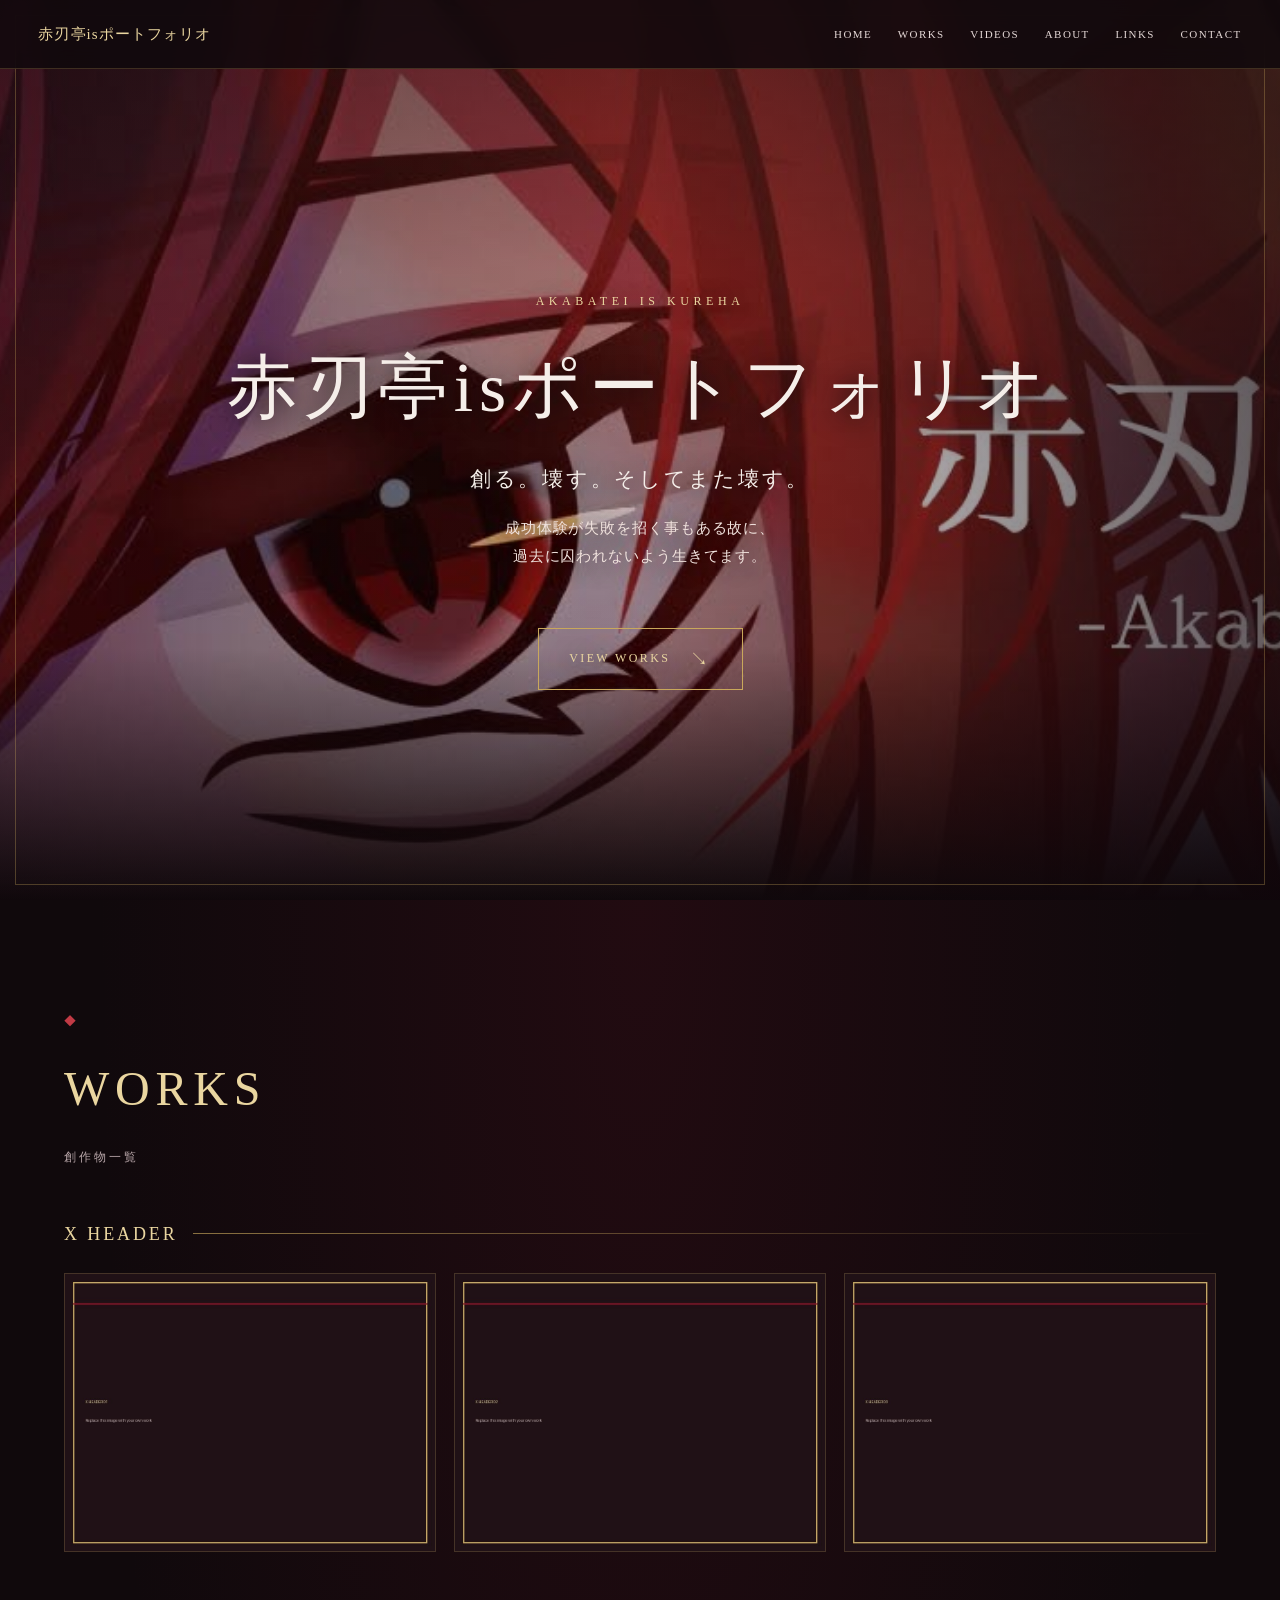
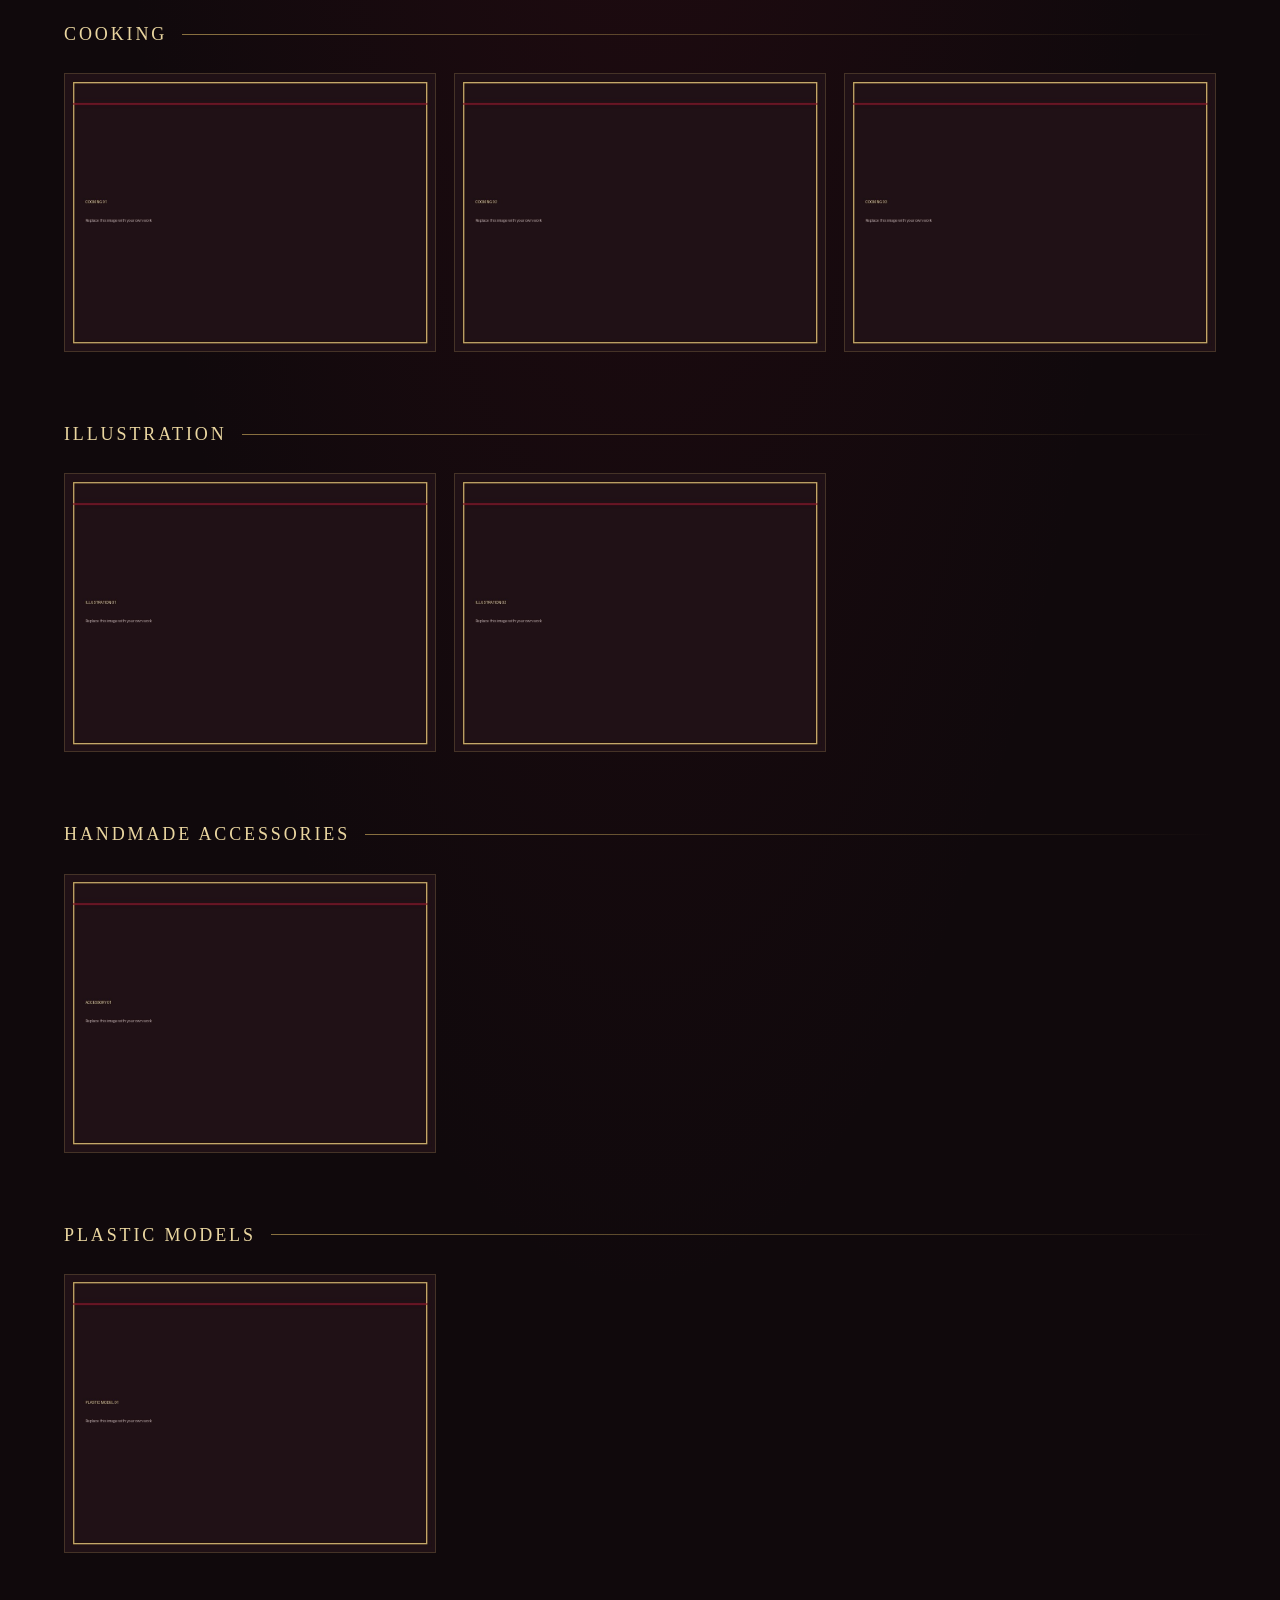
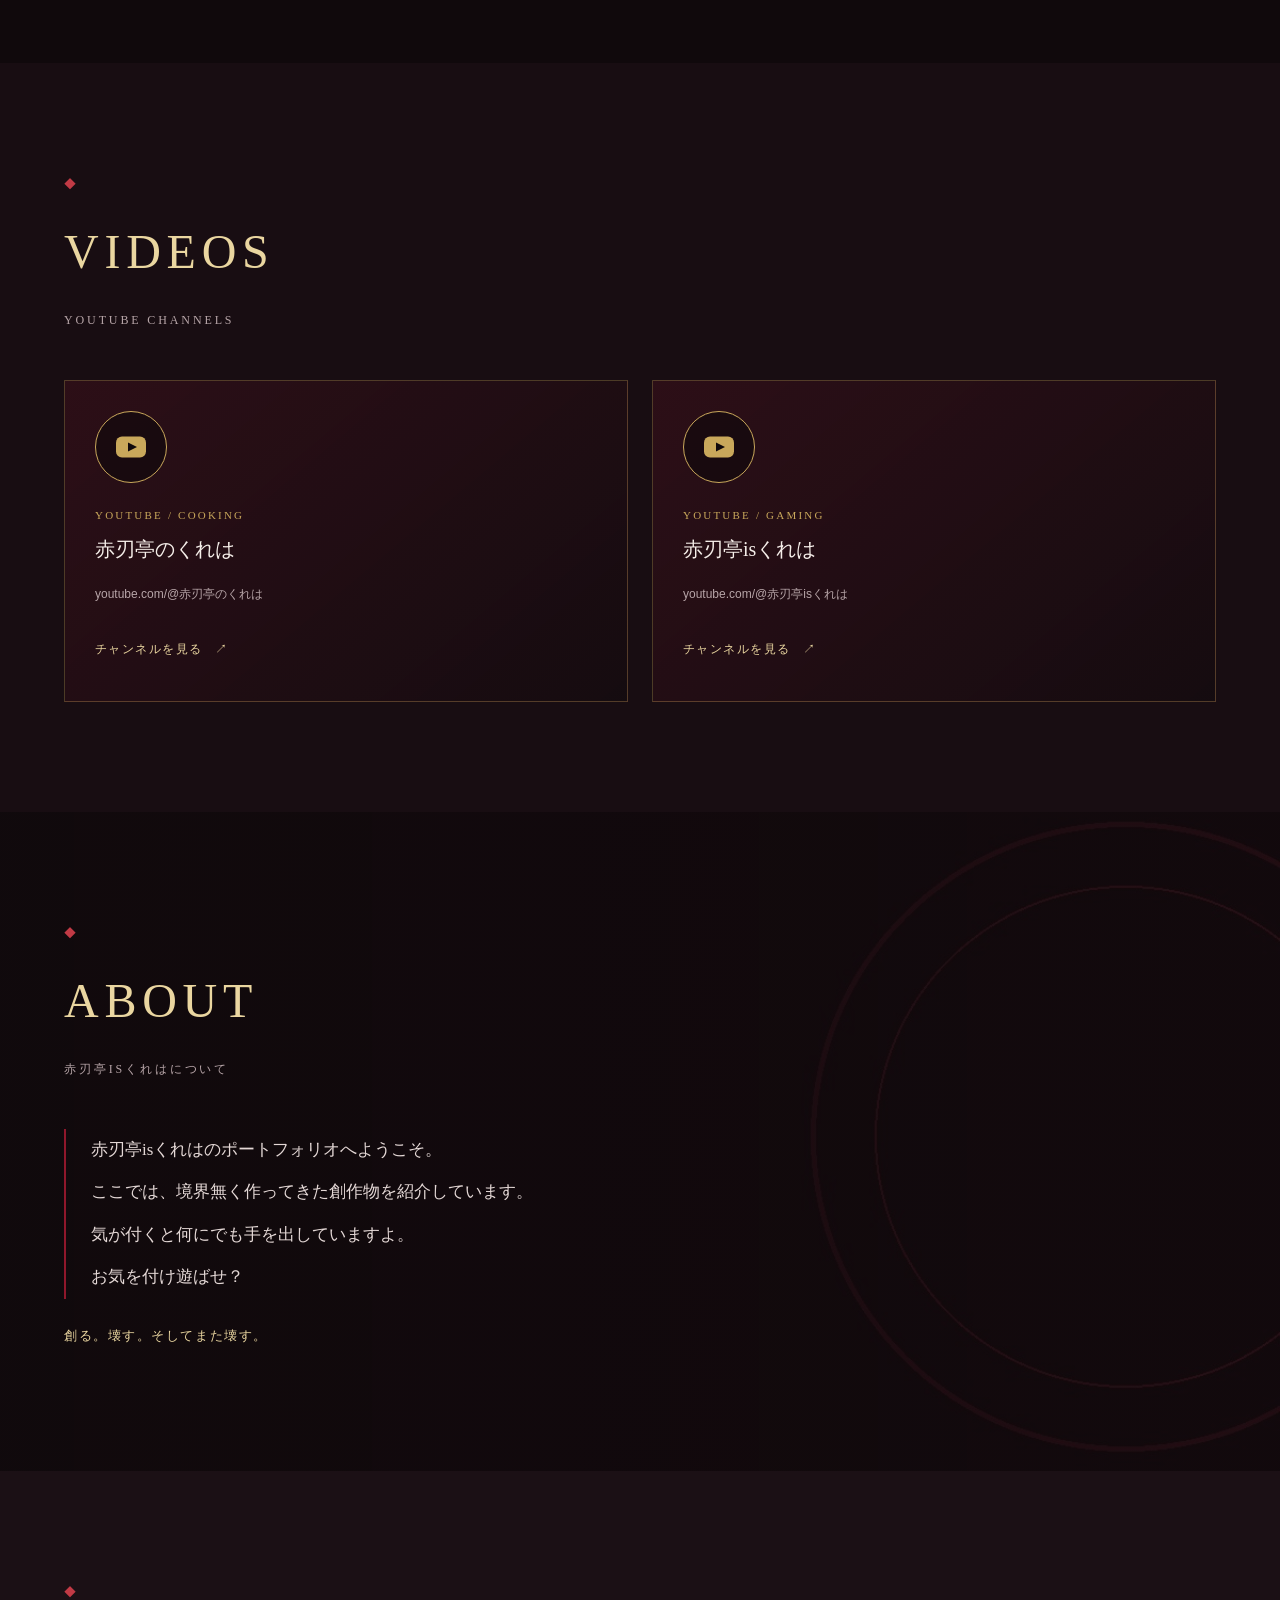
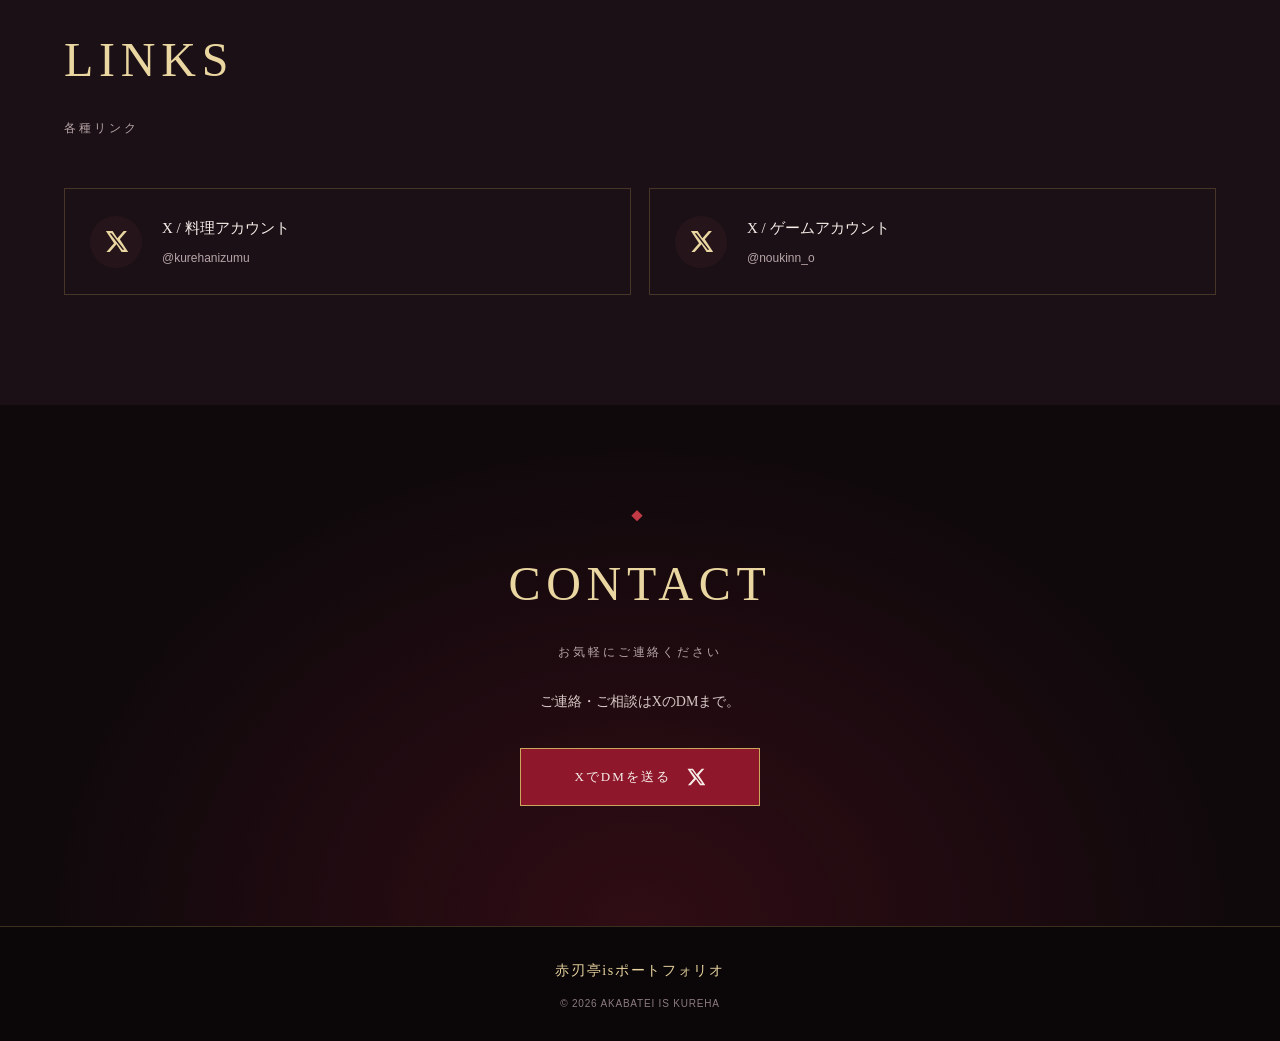
==== commit 2e02b557: "Add files via upload" ====
--- a/index.html
+++ b/index.html
@@ -1,1275 +1,107 @@
-
 <!DOCTYPE html>
 <html lang="ja">
 <head>
   <meta charset="UTF-8">
   <meta name="viewport" content="width=device-width, initial-scale=1">
   <meta name="theme-color" content="#10090c">
-
+  <meta name="description" content="赤刃亭isくれはのポートフォリオ。創る。壊す。そしてまた壊す。">
   <title>赤刃亭isポートフォリオ</title>
-  <meta name="description"
-        content="赤刃亭isくれはのポートフォリオ。創る。壊す。そしてまた壊す。">
-
   <style>
-    /* =========================================
-       赤刃亭isポートフォリオ
-       色・余白・背景などの基本設定
-       ========================================= */
-
-    :root {
-      --black: #10090c;
-      --black-soft: #1b1015;
-      --red: #8f172b;
-      --red-light: #c13a45;
-      --gold: #c9a85b;
-      --gold-light: #ead6a0;
-      --white: #f5eee9;
-      --muted: #b7a5a8;
-
-      --page-width: 1200px;
-      --section-space: 110px;
-    }
-
-    * {
-      box-sizing: border-box;
-    }
-
-    html {
-      scroll-behavior: smooth;
-      scroll-padding-top: 80px;
-    }
-
-    body {
-      margin: 0;
-      background: var(--black);
-      color: var(--white);
-      font-family:
-        "Noto Serif JP",
-        "Yu Mincho",
-        "Hiragino Mincho ProN",
-        serif;
-      line-height: 1.9;
-      overflow-x: hidden;
-    }
-
-    body::selection {
-      background: var(--red);
-      color: white;
-    }
-
-    a {
-      color: inherit;
-      text-decoration: none;
-    }
-
-    img {
-      display: block;
-      max-width: 100%;
-    }
-
-    button,
-    a {
-      -webkit-tap-highlight-color: transparent;
-    }
-
-    .container {
-      width: min(var(--page-width), 90%);
-      margin-inline: auto;
-    }
-
-    .gold {
-      color: var(--gold);
-    }
-
-    .section {
-      position: relative;
-      padding: var(--section-space) 0;
-      scroll-margin-top: 65px;
-    }
-
-    .section-heading {
-      margin: 0 0 12px;
-      color: var(--gold-light);
-      font-size: clamp(30px, 5vw, 48px);
-      font-weight: 500;
-      letter-spacing: .12em;
-    }
-
-    .section-subtitle {
-      margin: 0 0 48px;
-      color: var(--muted);
-      font-size: 12px;
-      letter-spacing: .24em;
-      text-transform: uppercase;
-    }
-
-    .section-heading::before {
-      content: "◆";
-      display: block;
-      margin-bottom: 10px;
-      color: var(--red-light);
-      font-size: 12px;
-    }
-
-    /* =========================================
-       紅葉の舞い
-       JavaScriptで形・大きさ・速度をランダム生成
-       ========================================= */
-
-    #falling-leaves {
-      position: fixed;
-      inset: 0;
-      z-index: 20;
-      overflow: hidden;
-      pointer-events: none;
-    }
-
-    .leaf {
-      position: absolute;
-      top: -50px;
-      left: 0;
-      width: var(--size);
-      height: calc(var(--size) * 1.35);
-      opacity: var(--opacity);
-      background: var(--leaf-color);
-      border-radius: 100% 0 100% 0;
-      transform: rotate(var(--rotation));
-      animation:
-        leaf-fall var(--duration) linear var(--delay) infinite;
-      will-change: transform;
-    }
-
-    .leaf.shape-1 {
-      border-radius: 0 80% 0 80%;
-      clip-path: polygon(50% 0, 100% 35%, 75% 65%,
-                         100% 100%, 35% 80%, 0 40%);
-    }
-
-    .leaf.shape-2 {
-      border-radius: 50% 0 50% 0;
-      clip-path: polygon(50% 0, 100% 25%, 82% 65%,
-                         100% 90%, 48% 100%, 0 70%, 18% 30%);
-    }
-
-    .leaf.shape-3 {
-      clip-path: polygon(50% 0, 66% 28%, 100% 18%,
-                         83% 48%, 100% 70%, 63% 68%,
-                         50% 100%, 35% 68%, 0 75%,
-                         18% 45%, 0 20%, 35% 28%);
-    }
-
-    .leaf.shape-4 {
-      border-radius: 80% 0 80% 0;
-      clip-path: polygon(50% 0, 100% 45%, 70% 100%, 0 65%);
-    }
-
-    @keyframes leaf-fall {
-      0% {
-        transform:
-          translate3d(0, -5vh, 0)
-          rotate(var(--rotation));
-      }
-
-      25% {
-        transform:
-          translate3d(var(--sway), 25vh, 0)
-          rotate(calc(var(--rotation) + 100deg));
-      }
-
-      50% {
-        transform:
-          translate3d(calc(var(--sway) * -0.7), 55vh, 0)
-          rotate(calc(var(--rotation) + 210deg));
-      }
-
-      75% {
-        transform:
-          translate3d(var(--sway), 80vh, 0)
-          rotate(calc(var(--rotation) + 300deg));
-      }
-
-      100% {
-        transform:
-          translate3d(calc(var(--sway) * -0.5), 115vh, 0)
-          rotate(calc(var(--rotation) + 420deg));
-      }
-    }
-
-    /* =========================================
-       ヘッダー・ナビゲーション
-       ========================================= */
-
-    .site-header {
-      position: fixed;
-      z-index: 50;
-      top: 0;
-      left: 0;
-      width: 100%;
-      background: rgba(16, 9, 12, .86);
-      border-bottom: 1px solid rgba(201, 168, 91, .24);
-      backdrop-filter: blur(12px);
-    }
-
-    .header-inner {
-      width: min(1400px, 94%);
-      min-height: 68px;
-      margin: auto;
-      display: flex;
-      align-items: center;
-      justify-content: space-between;
-      gap: 20px;
-    }
-
-    .brand {
-      color: var(--gold-light);
-      font-size: 15px;
-      letter-spacing: .07em;
-      white-space: nowrap;
-    }
-
-    .nav-list {
-      display: flex;
-      align-items: center;
-      justify-content: flex-end;
-      gap: clamp(12px, 2vw, 28px);
-      padding: 0;
-      margin: 0;
-      list-style: none;
-    }
-
-    .nav-list a {
-      position: relative;
-      display: block;
-      padding: 22px 0;
-      color: #e4d8d6;
-      font-size: 11px;
-      letter-spacing: .13em;
-      transition: color .25s;
-    }
-
-    .nav-list a:hover {
-      color: var(--gold-light);
-    }
-
-    .nav-list a::after {
-      content: "";
-      position: absolute;
-      right: 0;
-      bottom: 15px;
-      left: 0;
-      height: 1px;
-      background: var(--gold);
-      transform: scaleX(0);
-      transform-origin: left;
-      transition: transform .25s;
-    }
-
-    .nav-list a:hover::after {
-      transform: scaleX(1);
-    }
-
-    /* =========================================
-       HOME
-       添付画像は assets/top-background.jpg に保存
-       ========================================= */
-
-    .hero {
-      position: relative;
-      display: grid;
-      min-height: min(800px, 100svh);
-      min-height: max(650px, 100svh);
-      place-items: center;
-      overflow: hidden;
-
-      background:
-        linear-gradient(
-          90deg,
-          rgba(15, 5, 10, .25),
-          rgba(15, 5, 10, .10) 50%,
-          rgba(15, 5, 10, .65)
-        ),
-        linear-gradient(
-          0deg,
-          var(--black),
-          transparent 28%,
-          rgba(15, 5, 10, .05) 70%,
-          rgba(15, 5, 10, .4)
-        ),
-        url("assets/top-background.jpg")
-        center center / cover no-repeat;
-    }
-
-    .hero::before {
-      content: "";
-      position: absolute;
-      inset: 15px;
-      border: 1px solid rgba(201, 168, 91, .32);
-      pointer-events: none;
-    }
-
-    .hero-content {
-      position: relative;
-      z-index: 2;
-      width: min(1100px, 88%);
-      margin: 80px auto 0;
-      text-align: center;
-      text-shadow: 0 3px 25px #10090c;
-    }
-
-    .hero-eyebrow {
-      margin: 0 0 22px;
-      color: var(--gold-light);
-      font-size: 12px;
-      letter-spacing: .38em;
-    }
-
-    .hero h1 {
-      margin: 0;
-      font-size: clamp(30px, 6.5vw, 70px);
-      font-weight: 500;
-      letter-spacing: .08em;
-      line-height: 1.5;
-    }
-
-    .hero-copy {
-      margin: 20px 0 0;
-      font-size: clamp(14px, 2.3vw, 21px);
-      letter-spacing: .13em;
-    }
-
-    .hero-description {
-      margin-top: 14px;
-      color: #f0e2dd;
-      font-size: clamp(12px, 1.6vw, 15px);
-      letter-spacing: .06em;
-    }
-
-    .hero-link {
-      display: inline-flex;
-      align-items: center;
-      justify-content: center;
-      gap: 20px;
-      min-width: 205px;
-      margin-top: 42px;
-      padding: 13px 24px;
-      border: 1px solid var(--gold);
-      color: var(--gold-light);
-      font-size: 12px;
-      letter-spacing: .2em;
-      transition: background .3s, color .3s;
-    }
-
-    .hero-link:hover {
-      background: var(--gold);
-      color: var(--black);
-    }
-
-    .hero-link span {
-      font-size: 18px;
-    }
-
-    /* =========================================
-       WORKS
-       3列PC / 2列スマホ
-       画像を同じ名前で差し替えるだけでOK
-       ========================================= */
-
-    .works-section {
-      background:
-        radial-gradient(
-          ellipse at 50% 0,
-          rgba(115, 20, 39, .18),
-          transparent 60%
-        ),
-        var(--black);
-    }
-
-    .work-category + .work-category {
-      margin-top: 65px;
-    }
-
-    .category-title {
-      display: flex;
-      align-items: center;
-      gap: 15px;
-      margin: 0 0 22px;
-      color: var(--gold-light);
-      font-size: 18px;
-      font-weight: 400;
-      letter-spacing: .16em;
-    }
-
-    .category-title::after {
-      content: "";
-      height: 1px;
-      flex: 1;
-      background: linear-gradient(
-        90deg,
-        rgba(201, 168, 91, .65),
-        transparent
-      );
-    }
-
-    .works-grid {
-      display: grid;
-      grid-template-columns: repeat(3, minmax(0, 1fr));
-      gap: 18px;
-    }
-
-    .work-item {
-      position: relative;
-      margin: 0;
-      aspect-ratio: 4 / 3;
-      overflow: hidden;
-      background: #24151a;
-      border: 1px solid rgba(201, 168, 91, .2);
-    }
-
-    .work-item img {
-      width: 100%;
-      height: 100%;
-      object-fit: cover;
-      transition: transform .6s cubic-bezier(.2, .7, .2, 1),
-                  filter .4s;
-    }
-
-    .work-item:hover img {
-      transform: scale(1.055);
-      filter: brightness(1.08);
-    }
-
-    .work-item::after {
-      content: "";
-      position: absolute;
-      inset: 0;
-      border: 1px solid transparent;
-      transition: border-color .3s;
-      pointer-events: none;
-    }
-
-    .work-item:hover::after {
-      border-color: rgba(234, 214, 160, .75);
-    }
-
-    /* =========================================
-       VIDEOS
-       ========================================= */
-
-    .videos-section {
-      background: #180d12;
-    }
-
-    .video-grid {
-      display: grid;
-      grid-template-columns: repeat(2, minmax(0, 1fr));
-      gap: 24px;
-    }
-
-    .video-card {
-      position: relative;
-      padding: 30px;
-      border: 1px solid rgba(201, 168, 91, .3);
-      background:
-        linear-gradient(
-          140deg,
-          rgba(126, 22, 43, .2),
-          rgba(16, 9, 12, .4)
-        );
-      transition: border-color .3s, transform .3s;
-    }
-
-    .video-card:hover {
-      border-color: var(--gold);
-      transform: translateY(-4px);
-    }
-
-    .account-icon {
-      display: grid;
-      width: 72px;
-      height: 72px;
-      place-items: center;
-      margin-bottom: 22px;
-      border: 1px solid var(--gold);
-      border-radius: 50%;
-      background: rgba(16, 9, 12, .65);
-      color: var(--gold-light);
-    }
-
-    .account-icon svg {
-      width: 36px;
-      height: 36px;
-    }
-
-    .account-type {
-      margin: 0 0 5px;
-      color: var(--gold);
-      font-size: 11px;
-      letter-spacing: .2em;
-    }
-
-    .video-card h3 {
-      margin: 0 0 16px;
-      font-size: 20px;
-      font-weight: 400;
-    }
-
-    .account-url {
-      display: block;
-      overflow-wrap: anywhere;
-      color: var(--muted);
-      font-family: sans-serif;
-      font-size: 12px;
-      line-height: 1.8;
-    }
-
-    .account-button {
-      display: inline-flex;
-      align-items: center;
-      gap: 12px;
-      margin-top: 22px;
-      padding: 10px 0;
-      color: var(--gold-light);
-      font-size: 12px;
-      letter-spacing: .12em;
-    }
-
-    .account-button span {
-      transition: transform .2s;
-    }
-
-    .account-button:hover span {
-      transform: translateX(5px);
-    }
-
-    /* =========================================
-       ABOUT
-       背景を変えるには assets/about-bg.jpg を交換
-       ========================================= */
-
-    .about-section {
-      background:
-        linear-gradient(
-          90deg,
-          rgba(16, 9, 12, .95),
-          rgba(16, 9, 12, .78)
-        ),
-        url("assets/about-bg.jpg")
-        center / cover no-repeat,
-        var(--black);
-    }
-
-    .about-inner {
-      max-width: 800px;
-    }
-
-    .about-text {
-      padding-left: 25px;
-      border-left: 2px solid var(--red);
-      color: #e4d8d6;
-      font-size: clamp(14px, 2vw, 17px);
-      line-height: 2.5;
-    }
-
-    .about-emphasis {
-      margin-top: 25px;
-      color: var(--gold-light);
-      font-size: 13px;
-      letter-spacing: .12em;
-    }
-
-    /* =========================================
-       LINKS
-       ========================================= */
-
-    .links-section {
-      background: var(--black-soft);
-    }
-
-    .social-grid {
-      display: grid;
-      grid-template-columns: repeat(2, minmax(0, 1fr));
-      gap: 18px;
-    }
-
-    .social-card {
-      display: flex;
-      align-items: center;
-      gap: 20px;
-      min-width: 0;
-      padding: 25px;
-      border: 1px solid rgba(201, 168, 91, .25);
-      transition: background .3s, border-color .3s;
-    }
-
-    .social-card:hover {
-      background: rgba(143, 23, 43, .15);
-      border-color: var(--gold);
-    }
-
-    .social-icon {
-      display: grid;
-      flex: 0 0 52px;
-      width: 52px;
-      height: 52px;
-      place-items: center;
-      border-radius: 50%;
-      background: #25151b;
-      color: var(--gold-light);
-    }
-
-    .social-icon svg {
-      width: 25px;
-      height: 25px;
-    }
-
-    .social-info {
-      min-width: 0;
-    }
-
-    .social-info h3 {
-      margin: 0;
-      font-size: 15px;
-      font-weight: 400;
-    }
-
-    .social-info p {
-      margin: 4px 0 0;
-      color: var(--muted);
-      font-family: sans-serif;
-      font-size: 12px;
-      overflow-wrap: anywhere;
-    }
-
-    /* =========================================
-       CONTACT
-       ========================================= */
-
-    .contact-section {
-      padding: 100px 0 120px;
-      text-align: center;
-      background:
-        radial-gradient(
-          ellipse at 50% 100%,
-          rgba(143, 23, 43, .25),
-          transparent 65%
-        ),
-        var(--black);
-    }
-
-    .contact-section .section-subtitle {
-      margin-bottom: 25px;
-    }
-
-    .contact-copy {
-      margin-bottom: 32px;
-      color: #d7c8c7;
-      font-size: 14px;
-    }
-
-    .contact-button {
-      display: inline-flex;
-      align-items: center;
-      justify-content: center;
-      gap: 15px;
-      min-width: 240px;
-      padding: 16px 28px;
-      border: 1px solid var(--gold);
-      background: var(--red);
-      color: var(--white);
-      font-size: 13px;
-      letter-spacing: .15em;
-      transition: background .3s;
-    }
-
-    .contact-button:hover {
-      background: #a92338;
-    }
-
-    .contact-button svg {
-      width: 20px;
-      height: 20px;
-    }
-
-    /* =========================================
-       フッター
-       ========================================= */
-
-    .site-footer {
-      padding: 28px 5%;
-      border-top: 1px solid rgba(201, 168, 91, .25);
-      text-align: center;
-      background: #0b0608;
-    }
-
-    .footer-brand {
-      color: var(--gold-light);
-      font-size: 14px;
-      letter-spacing: .12em;
-    }
-
-    .copyright {
-      margin: 8px 0 0;
-      color: #8c7c80;
-      font-family: sans-serif;
-      font-size: 10px;
-      letter-spacing: .08em;
-    }
-
-    /* =========================================
-       スマホ対応
-       ========================================= */
-
-    @media (max-width: 760px) {
-      :root {
-        --section-space: 75px;
-      }
-
-      .header-inner {
-        width: 100%;
-        min-height: auto;
-        display: block;
-        padding: 10px 12px 0;
-      }
-
-      .brand {
-        display: block;
-        text-align: center;
-        font-size: 13px;
-        line-height: 1.8;
-      }
-
-      .nav-list {
-        justify-content: center;
-        flex-wrap: wrap;
-        gap: 0 17px;
-      }
-
-      .nav-list a {
-        padding: 8px 0 10px;
-        font-size: 10px;
-      }
-
-      .nav-list a::after {
-        bottom: 5px;
-      }
-
-      .hero {
-        min-height: 100svh;
-        background-position: 43% center;
-      }
-
-      .hero::before {
-        inset: 8px;
-      }
-
-      .hero-content {
-        width: 90%;
-        margin-top: 100px;
-      }
-
-      .hero h1 {
-        font-size: clamp(26px, 7vw, 44px);
-      }
-
-      .hero-eyebrow {
-        font-size: 10px;
-        letter-spacing: .22em;
-      }
-
-      .hero-copy {
-        font-size: 14px;
-      }
-
-      .hero-description {
-        font-size: 12px;
-        line-height: 2.1;
-      }
-
-      .section-heading {
-        font-size: 32px;
-      }
-
-      .section-subtitle {
-        margin-bottom: 32px;
-      }
-
-      .works-grid {
-        grid-template-columns: repeat(2, minmax(0, 1fr));
-        gap: 10px;
-      }
-
-      .work-category + .work-category {
-        margin-top: 42px;
-      }
-
-      .category-title {
-        font-size: 15px;
-      }
-
-      .video-grid,
-      .social-grid {
-        grid-template-columns: repeat(2, minmax(0, 1fr));
-        gap: 12px;
-      }
-
-      .video-card {
-        padding: 17px 13px;
-      }
-
-      .account-icon {
-        width: 54px;
-        height: 54px;
-        margin-bottom: 14px;
-      }
-
-      .account-icon svg {
-        width: 28px;
-        height: 28px;
-      }
-
-      .video-card h3 {
-        font-size: 15px;
-        line-height: 1.7;
-      }
-
-      .account-url {
-        font-size: 10px;
-      }
-
-      .account-button {
-        gap: 5px;
-        font-size: 10px;
-      }
-
-      .social-card {
-        display: block;
-        padding: 15px 12px;
-      }
-
-      .social-icon {
-        margin-bottom: 12px;
-      }
-
-      .social-info h3 {
-        font-size: 13px;
-      }
-
-      .social-info p {
-        font-size: 10px;
-      }
-
-      .about-text {
-        padding-left: 17px;
-        font-size: 14px;
-        line-height: 2.3;
-      }
-    }
-
-    /* 動きを減らしたい環境では紅葉を停止 */
-    @media (prefers-reduced-motion: reduce) {
-      html {
-        scroll-behavior: auto;
-      }
-
-      #falling-leaves {
-        display: none;
-      }
-
-      *,
-      *::before,
-      *::after {
-        animation-duration: .01ms !important;
-        animation-iteration-count: 1 !important;
-        transition-duration: .01ms !important;
-      }
-    }
+    :root{--black:#10090c;--black-soft:#1b1015;--red:#8f172b;--red-light:#c13a45;--gold:#c9a85b;--gold-light:#ead6a0;--white:#f5eee9;--muted:#b7a5a8;--page-width:1200px;--section-space:110px}
+    *{box-sizing:border-box}html{scroll-behavior:smooth;scroll-padding-top:80px}body{margin:0;background:var(--black);color:var(--white);font-family:"Noto Serif JP","Yu Mincho","Hiragino Mincho ProN",serif;line-height:1.9;overflow-x:hidden}a{color:inherit;text-decoration:none}img{display:block;max-width:100%}.container{width:min(var(--page-width),90%);margin-inline:auto}.section{position:relative;padding:var(--section-space) 0;scroll-margin-top:65px}.section-heading{margin:0 0 12px;color:var(--gold-light);font-size:clamp(30px,5vw,48px);font-weight:500;letter-spacing:.12em}.section-subtitle{margin:0 0 48px;color:var(--muted);font-size:12px;letter-spacing:.24em;text-transform:uppercase}.section-heading::before{content:"◆";display:block;margin-bottom:10px;color:var(--red-light);font-size:12px}
+    #falling-leaves{position:fixed;inset:0;z-index:20;overflow:hidden;pointer-events:none}.leaf{position:absolute;top:-50px;left:0;width:var(--size);height:calc(var(--size)*1.35);opacity:var(--opacity);background:var(--leaf-color);border-radius:100% 0 100% 0;transform:rotate(var(--rotation));animation:leaf-fall var(--duration) linear var(--delay) infinite;will-change:transform}.leaf.shape-1{border-radius:0 80% 0 80%;clip-path:polygon(50% 0,100% 35%,75% 65%,100% 100%,35% 80%,0 40%)}.leaf.shape-2{border-radius:50% 0 50% 0;clip-path:polygon(50% 0,100% 25%,82% 65%,100% 90%,48% 100%,0 70%,18% 30%)}.leaf.shape-3{clip-path:polygon(50% 0,66% 28%,100% 18%,83% 48%,100% 70%,63% 68%,50% 100%,35% 68%,0 75%,18% 45%,0 20%,35% 28%)}.leaf.shape-4{border-radius:80% 0 80% 0;clip-path:polygon(50% 0,100% 45%,70% 100%,0 65%)}
+    @keyframes leaf-fall{0%{transform:translate3d(0,-5vh,0) rotate(var(--rotation))}25%{transform:translate3d(var(--sway),25vh,0) rotate(calc(var(--rotation) + 100deg))}50%{transform:translate3d(calc(var(--sway)*-.7),55vh,0) rotate(calc(var(--rotation) + 210deg))}75%{transform:translate3d(var(--sway),80vh,0) rotate(calc(var(--rotation) + 300deg))}100%{transform:translate3d(calc(var(--sway)*-.5),115vh,0) rotate(calc(var(--rotation) + 420deg))}}
+    .site-header{position:fixed;z-index:50;top:0;left:0;width:100%;background:rgba(16,9,12,.86);border-bottom:1px solid rgba(201,168,91,.24);backdrop-filter:blur(12px)}.header-inner{width:min(1400px,94%);min-height:68px;margin:auto;display:flex;align-items:center;justify-content:space-between;gap:20px}.brand{color:var(--gold-light);font-size:15px;letter-spacing:.07em;white-space:nowrap}.nav-list{display:flex;align-items:center;justify-content:flex-end;gap:clamp(12px,2vw,28px);padding:0;margin:0;list-style:none}.nav-list a{position:relative;display:block;padding:22px 0;color:#e4d8d6;font-size:11px;letter-spacing:.13em;transition:color .25s}.nav-list a:hover{color:var(--gold-light)}.nav-list a::after{content:"";position:absolute;right:0;bottom:15px;left:0;height:1px;background:var(--gold);transform:scaleX(0);transform-origin:left;transition:transform .25s}.nav-list a:hover::after{transform:scaleX(1)}
+    .hero{position:relative;display:grid;min-height:max(650px,100svh);place-items:center;overflow:hidden;background:linear-gradient(90deg,rgba(15,5,10,.25),rgba(15,5,10,.1) 50%,rgba(15,5,10,.65)),linear-gradient(0deg,var(--black),transparent 28%,rgba(15,5,10,.05) 70%,rgba(15,5,10,.4)),url("assets/top-background.jpg") center center/cover no-repeat}.hero::before{content:"";position:absolute;inset:15px;border:1px solid rgba(201,168,91,.32);pointer-events:none}.hero-content{position:relative;z-index:2;width:min(1100px,88%);margin:80px auto 0;text-align:center;text-shadow:0 3px 25px #10090c}.hero-eyebrow{margin:0 0 22px;color:var(--gold-light);font-size:12px;letter-spacing:.38em}.hero h1{margin:0;font-size:clamp(30px,6.5vw,70px);font-weight:500;letter-spacing:.08em;line-height:1.5}.hero-copy{margin:20px 0 0;font-size:clamp(14px,2.3vw,21px);letter-spacing:.13em}.hero-description{margin-top:14px;color:#f0e2dd;font-size:clamp(12px,1.6vw,15px);letter-spacing:.06em}.hero-link{display:inline-flex;align-items:center;justify-content:center;gap:20px;min-width:205px;margin-top:42px;padding:13px 24px;border:1px solid var(--gold);color:var(--gold-light);font-size:12px;letter-spacing:.2em;transition:background .3s,color .3s}.hero-link:hover{background:var(--gold);color:var(--black)}.hero-link span{font-size:18px}
+    .works-section{background:radial-gradient(ellipse at 50% 0,rgba(115,20,39,.18),transparent 60%),var(--black)}.work-category+.work-category{margin-top:65px}.category-title{display:flex;align-items:center;gap:15px;margin:0 0 22px;color:var(--gold-light);font-size:18px;font-weight:400;letter-spacing:.16em}.category-title::after{content:"";height:1px;flex:1;background:linear-gradient(90deg,rgba(201,168,91,.65),transparent)}.works-grid{display:grid;grid-template-columns:repeat(3,minmax(0,1fr));gap:18px}.work-item{position:relative;margin:0;aspect-ratio:4/3;overflow:hidden;background:#24151a;border:1px solid rgba(201,168,91,.2)}.work-item img{width:100%;height:100%;object-fit:cover;transition:transform .6s cubic-bezier(.2,.7,.2,1),filter .4s}.work-item:hover img{transform:scale(1.055);filter:brightness(1.08)}.work-item::after{content:"";position:absolute;inset:0;border:1px solid transparent;transition:border-color .3s;pointer-events:none}.work-item:hover::after{border-color:rgba(234,214,160,.75)}
+    .videos-section{background:#180d12}.video-grid{display:grid;grid-template-columns:repeat(2,minmax(0,1fr));gap:24px}.video-card{position:relative;padding:30px;border:1px solid rgba(201,168,91,.3);background:linear-gradient(140deg,rgba(126,22,43,.2),rgba(16,9,12,.4));transition:border-color .3s,transform .3s}.video-card:hover{border-color:var(--gold);transform:translateY(-4px)}.account-icon{display:grid;width:72px;height:72px;place-items:center;margin-bottom:22px;border:1px solid var(--gold);border-radius:50%;background:rgba(16,9,12,.65);color:var(--gold-light)}.account-icon svg{width:36px;height:36px}.account-type{margin:0 0 5px;color:var(--gold);font-size:11px;letter-spacing:.2em}.video-card h3{margin:0 0 16px;font-size:20px;font-weight:400}.account-url{display:block;overflow-wrap:anywhere;color:var(--muted);font-family:sans-serif;font-size:12px;line-height:1.8}.account-button{display:inline-flex;align-items:center;gap:12px;margin-top:22px;padding:10px 0;color:var(--gold-light);font-size:12px;letter-spacing:.12em}.account-button span{transition:transform .2s}.account-button:hover span{transform:translateX(5px)}
+    .about-section{background:linear-gradient(90deg,rgba(16,9,12,.95),rgba(16,9,12,.78)),url("assets/about-bg.jpg") center/cover no-repeat,var(--black)}.about-inner{max-width:800px}.about-text{padding-left:25px;border-left:2px solid var(--red);color:#e4d8d6;font-size:clamp(14px,2vw,17px);line-height:2.5}.about-emphasis{margin-top:25px;color:var(--gold-light);font-size:13px;letter-spacing:.12em}
+    .links-section{background:var(--black-soft)}.social-grid{display:grid;grid-template-columns:repeat(2,minmax(0,1fr));gap:18px}.social-card{display:flex;align-items:center;gap:20px;min-width:0;padding:25px;border:1px solid rgba(201,168,91,.25);transition:background .3s,border-color .3s}.social-card:hover{background:rgba(143,23,43,.15);border-color:var(--gold)}.social-icon{display:grid;flex:0 0 52px;width:52px;height:52px;place-items:center;border-radius:50%;background:#25151b;color:var(--gold-light)}.social-icon svg{width:25px;height:25px}.social-info{min-width:0}.social-info h3{margin:0;font-size:15px;font-weight:400}.social-info p{margin:4px 0 0;color:var(--muted);font-family:sans-serif;font-size:12px;overflow-wrap:anywhere}
+    .contact-section{padding:100px 0 120px;text-align:center;background:radial-gradient(ellipse at 50% 100%,rgba(143,23,43,.25),transparent 65%),var(--black)}.contact-section .section-subtitle{margin-bottom:25px}.contact-copy{margin-bottom:32px;color:#d7c8c7;font-size:14px}.contact-button{display:inline-flex;align-items:center;justify-content:center;gap:15px;min-width:240px;padding:16px 28px;border:1px solid var(--gold);background:var(--red);color:var(--white);font-size:13px;letter-spacing:.15em;transition:background .3s}.contact-button:hover{background:#a92338}.contact-button svg{width:20px;height:20px}.site-footer{padding:28px 5%;border-top:1px solid rgba(201,168,91,.25);text-align:center;background:#0b0608}.footer-brand{color:var(--gold-light);font-size:14px;letter-spacing:.12em}.copyright{margin:8px 0 0;color:#8c7c80;font-family:sans-serif;font-size:10px;letter-spacing:.08em}
+    @media(max-width:760px){:root{--section-space:75px}.header-inner{width:100%;min-height:auto;display:block;padding:10px 12px 0}.brand{display:block;text-align:center;font-size:13px;line-height:1.8}.nav-list{justify-content:center;flex-wrap:wrap;gap:0 17px}.nav-list a{padding:8px 0 10px;font-size:10px}.nav-list a::after{bottom:5px}.hero{min-height:100svh;background-position:43% center}.hero::before{inset:8px}.hero-content{width:90%;margin-top:100px}.hero h1{font-size:clamp(26px,7vw,44px)}.hero-eyebrow{font-size:10px;letter-spacing:.22em}.hero-copy{font-size:14px}.hero-description{font-size:12px;line-height:2.1}.section-heading{font-size:32px}.section-subtitle{margin-bottom:32px}.works-grid{grid-template-columns:repeat(2,minmax(0,1fr));gap:10px}.work-category+.work-category{margin-top:42px}.category-title{font-size:15px}.video-grid,.social-grid{grid-template-columns:repeat(2,minmax(0,1fr));gap:12px}.video-card{padding:17px 13px}.account-icon{width:54px;height:54px;margin-bottom:14px}.account-icon svg{width:28px;height:28px}.video-card h3{font-size:15px;line-height:1.7}.account-url{font-size:10px}.account-button{gap:5px;font-size:10px}.social-card{display:block;padding:15px 12px}.social-icon{margin-bottom:12px}.social-info h3{font-size:13px}.social-info p{font-size:10px}.about-text{padding-left:17px;font-size:14px;line-height:2.3}}
+    @media(prefers-reduced-motion:reduce){html{scroll-behavior:auto}#falling-leaves{display:none}*,*::before,*::after{animation-duration:.01ms!important;animation-iteration-count:1!important;transition-duration:.01ms!important}}
   </style>
 </head>
-
 <body>
-  <!-- 舞い落ちる紅葉 -->
   <div id="falling-leaves" aria-hidden="true"></div>
-
-  <!-- ヘッダー -->
-  <header class="site-header">
-    <div class="header-inner">
-      <a class="brand" href="#home">赤刃亭isポートフォリオ</a>
-
-      <nav aria-label="メインナビゲーション">
-        <ul class="nav-list">
-          <li><a href="#home">HOME</a></li>
-          <li><a href="#works">WORKS</a></li>
-          <li><a href="#videos">VIDEOS</a></li>
-          <li><a href="#about">ABOUT</a></li>
-          <li><a href="#links">LINKS</a></li>
-          <li><a href="#contact">CONTACT</a></li>
-        </ul>
-      </nav>
-    </div>
-  </header>
-
+  <header class="site-header"><div class="header-inner">
+    <a class="brand" href="#home">赤刃亭isポートフォリオ</a>
+    <nav aria-label="メインナビゲーション"><ul class="nav-list">
+      <li><a href="#home">HOME</a></li><li><a href="#works">WORKS</a></li><li><a href="#videos">VIDEOS</a></li><li><a href="#about">ABOUT</a></li><li><a href="#links">LINKS</a></li><li><a href="#contact">CONTACT</a></li>
+    </ul></nav>
+  </div></header>
   <main>
-    <!-- ================= HOME ================= -->
-    <section class="hero" id="home">
-      <div class="hero-content">
-        <p class="hero-eyebrow">AKABATEI IS KU RE HA</p>
-
-        <h1>赤刃亭isポートフォリオ</h1>
-
-        <p class="hero-copy">
-          創る。壊す。そしてまた壊す。
-        </p>
-
-        <p class="hero-description">
-          成功体験が失敗を招く事もある故に、<br>
-          過去に囚われないよう生きてます。
-        </p>
-
-        <a class="hero-link" href="#works">
-          VIEW WORKS <span aria-hidden="true">↘</span>
-        </a>
+    <section class="hero" id="home"><div class="hero-content">
+      <p class="hero-eyebrow">AKABATEI IS KUREHA</p>
+      <h1>赤刃亭isポートフォリオ</h1>
+      <p class="hero-copy">創る。壊す。そしてまた壊す。</p>
+      <p class="hero-description">成功体験が失敗を招く事もある故に、<br>過去に囚われないよう生きてます。</p>
+      <a class="hero-link" href="#works">VIEW WORKS <span aria-hidden="true">↘</span></a>
+    </div></section>
+    <section class="section works-section" id="works"><div class="container">
+      <h2 class="section-heading">WORKS</h2><p class="section-subtitle">創作物一覧</p>
+      <div class="work-category"><h3 class="category-title">X HEADER</h3><div class="works-grid">
+        <figure class="work-item"><img src="assets/works/header-01.jpg" alt="Xヘッダー作品 1" loading="lazy"></figure>
+        <figure class="work-item"><img src="assets/works/header-02.jpg" alt="Xヘッダー作品 2" loading="lazy"></figure>
+        <figure class="work-item"><img src="assets/works/header-03.jpg" alt="Xヘッダー作品 3" loading="lazy"></figure>
+      </div></div>
+      <div class="work-category"><h3 class="category-title">COOKING</h3><div class="works-grid">
+        <figure class="work-item"><img src="assets/works/cooking-01.jpg" alt="料理作品 1" loading="lazy"></figure>
+        <figure class="work-item"><img src="assets/works/cooking-02.jpg" alt="料理作品 2" loading="lazy"></figure>
+        <figure class="work-item"><img src="assets/works/cooking-03.jpg" alt="料理作品 3" loading="lazy"></figure>
+      </div></div>
+      <div class="work-category"><h3 class="category-title">ILLUSTRATION</h3><div class="works-grid">
+        <figure class="work-item"><img src="assets/works/art-01.jpg" alt="イラスト作品 1" loading="lazy"></figure>
+        <figure class="work-item"><img src="assets/works/art-02.jpg" alt="イラスト作品 2" loading="lazy"></figure>
+      </div></div>
+      <div class="work-category"><h3 class="category-title">HANDMADE ACCESSORIES</h3><div class="works-grid">
+        <figure class="work-item"><img src="assets/works/accessory-01.jpg" alt="ハンドメイドアクセサリー作品" loading="lazy"></figure>
+      </div></div>
+      <div class="work-category"><h3 class="category-title">PLASTIC MODELS</h3><div class="works-grid">
+        <figure class="work-item"><img src="assets/works/model-01.jpg" alt="プラモデル作品" loading="lazy"></figure>
+      </div></div>
+    </div></section>
+    <section class="section videos-section" id="videos"><div class="container">
+      <h2 class="section-heading">VIDEOS</h2><p class="section-subtitle">YouTube Channels</p>
+      <div class="video-grid">
+        <article class="video-card"><div class="account-icon" aria-hidden="true"><svg viewBox="0 0 24 24" fill="none"><rect x="2" y="5" width="20" height="14" rx="4" fill="#c9a85b"/><path d="M10 9L16 12L10 15V9Z" fill="#10090c"/></svg></div><p class="account-type">YOUTUBE / COOKING</p><h3>赤刃亭のくれは</h3>
+          <a class="account-url" href="https://www.youtube.com/@%E8%B5%A4%E5%88%83%E4%BA%AD%E3%81%AE%E3%81%8F%E3%82%8C%E3%81%AF" target="_blank" rel="noopener noreferrer">youtube.com/@赤刃亭のくれは</a>
+          <a class="account-button" href="https://www.youtube.com/@%E8%B5%A4%E5%88%83%E4%BA%AD%E3%81%AE%E3%81%8F%E3%82%8C%E3%81%AF" target="_blank" rel="noopener noreferrer">チャンネルを見る <span>↗</span></a>
+        </article>
+        <article class="video-card"><div class="account-icon" aria-hidden="true"><svg viewBox="0 0 24 24" fill="none"><rect x="2" y="5" width="20" height="14" rx="4" fill="#c9a85b"/><path d="M10 9L16 12L10 15V9Z" fill="#10090c"/></svg></div><p class="account-type">YOUTUBE / GAMING</p><h3>赤刃亭isくれは</h3>
+          <a class="account-url" href="https://www.youtube.com/@%E8%B5%A4%E5%88%83%E4%BA%ADis%E3%81%8F%E3%82%8C%E3%81%AF" target="_blank" rel="noopener noreferrer">youtube.com/@赤刃亭isくれは</a>
+          <a class="account-button" href="https://www.youtube.com/@%E8%B5%A4%E5%88%83%E4%BA%ADis%E3%81%8F%E3%82%8C%E3%81%AF" target="_blank" rel="noopener noreferrer">チャンネルを見る <span>↗</span></a>
+        </article>
       </div>
-    </section>
-
-    <!-- ================= WORKS ================= -->
-    <section class="section works-section" id="works">
-      <div class="container">
-        <h2 class="section-heading">WORKS</h2>
-        <p class="section-subtitle">創作物一覧</p>
-
-        <!-- Xヘッダー：3点 -->
-        <div class="work-category">
-          <h3 class="category-title">X HEADER</h3>
-
-          <div class="works-grid">
-            <figure class="work-item">
-              <img src="assets/works/header-01.jpg"
-                   alt="Xヘッダー作品 1"
-                   loading="lazy">
-            </figure>
-
-            <figure class="work-item">
-              <img src="assets/works/header-02.jpg"
-                   alt="Xヘッダー作品 2"
-                   loading="lazy">
-            </figure>
-
-            <figure class="work-item">
-              <img src="assets/works/header-03.jpg"
-                   alt="Xヘッダー作品 3"
-                   loading="lazy">
-            </figure>
-          </div>
-        </div>
-
-        <!-- 料理：3点 -->
-        <div class="work-category">
-          <h3 class="category-title">COOKING</h3>
-
-          <div class="works-grid">
-            <figure class="work-item">
-              <img src="assets/works/cooking-01.jpg"
-                   alt="料理作品 1"
-                   loading="lazy">
-            </figure>
-
-            <figure class="work-item">
-              <img src="assets/works/cooking-02.jpg"
-                   alt="料理作品 2"
-                   loading="lazy">
-            </figure>
-
-            <figure class="work-item">
-              <img src="assets/works/cooking-03.jpg"
-                   alt="料理作品 3"
-                   loading="lazy">
-            </figure>
-          </div>
-        </div>
-
-        <!-- イラスト：2点 -->
-        <div class="work-category">
-          <h3 class="category-title">ILLUSTRATION</h3>
-
-          <div class="works-grid">
-            <figure class="work-item">
-              <img src="assets/works/art-01.jpg"
-                   alt="イラスト作品 1"
-                   loading="lazy">
-            </figure>
-
-            <figure class="work-item">
-              <img src="assets/works/art-02.jpg"
-                   alt="イラスト作品 2"
-                   loading="lazy">
-            </figure>
-          </div>
-        </div>
-
-        <!-- ハンドメイドアクセサリー：1点 -->
-        <div class="work-category">
-          <h3 class="category-title">HANDMADE ACCESSORIES</h3>
-
-          <div class="works-grid">
-            <figure class="work-item">
-              <img src="assets/works/accessory-01.jpg"
-                   alt="ハンドメイドアクセサリー作品"
-                   loading="lazy">
-            </figure>
-          </div>
-        </div>
-
-        <!-- プラモデル：1点 -->
-        <div class="work-category">
-          <h3 class="category-title">PLASTIC MODELS</h3>
-
-          <div class="works-grid">
-            <figure class="work-item">
-              <img src="assets/works/model-01.jpg"
-                   alt="プラモデル作品"
-                   loading="lazy">
-            </figure>
-          </div>
-        </div>
+    </div></section>
+    <section class="section about-section" id="about"><div class="container"><div class="about-inner">
+      <h2 class="section-heading">ABOUT</h2><p class="section-subtitle">赤刃亭isくれはについて</p>
+      <div class="about-text">赤刃亭isくれはのポートフォリオへようこそ。<br>ここでは、境界無く作ってきた創作物を紹介しています。<br>気が付くと何にでも手を出していますよ。<br>お気を付け遊ばせ？</div>
+      <p class="about-emphasis">創る。壊す。そしてまた壊す。</p>
+    </div></div></section>
+    <section class="section links-section" id="links"><div class="container">
+      <h2 class="section-heading">LINKS</h2><p class="section-subtitle">各種リンク</p>
+      <div class="social-grid">
+        <a class="social-card" href="https://x.com/kurehanizumu" target="_blank" rel="noopener noreferrer"><div class="social-icon" aria-hidden="true"><svg viewBox="0 0 24 24" fill="currentColor"><path d="M18.9 2H22l-6.8 7.8L23.2 22h-6.3L12 14.6 5.5 22H2.3l7.3-8.4L1.8 2h6.5l4.5 6.8L18.9 2Zm-1.1 17.9h1.7L7.3 4H5.5l12.3 15.9Z"/></svg></div><div class="social-info"><h3>X / 料理アカウント</h3><p>@kurehanizumu</p></div></a>
+        <a class="social-card" href="https://x.com/noukinn_o" target="_blank" rel="noopener noreferrer"><div class="social-icon" aria-hidden="true"><svg viewBox="0 0 24 24" fill="currentColor"><path d="M18.9 2H22l-6.8 7.8L23.2 22h-6.3L12 14.6 5.5 22H2.3l7.3-8.4L1.8 2h6.5l4.5 6.8L18.9 2Zm-1.1 17.9h1.7L7.3 4H5.5l12.3 15.9Z"/></svg></div><div class="social-info"><h3>X / ゲームアカウント</h3><p>@noukinn_o</p></div></a>
       </div>
-    </section>
-
-    <!-- ================= VIDEOS ================= -->
-    <section class="section videos-section" id="videos">
-      <div class="container">
-        <h2 class="section-heading">VIDEOS</h2>
-        <p class="section-subtitle">YouTube Channels</p>
-
-        <div class="video-grid">
-          <!-- 料理チャンネル -->
-          <article class="video-card">
-            <div class="account-icon" aria-hidden="true">
-              <!-- YouTubeアイコン -->
-              <svg viewBox="0 0 24 24" fill="none">
-                <rect x="2" y="5" width="20" height="14"
-                      rx="4" fill="#c9a85b"/>
-                <path d="M10 9L16 12L10 15V9Z"
-                      fill="#10090c"/>
-              </svg>
-            </div>
-
-            <p class="account-type">YOUTUBE / COOKING</p>
-            <h3>赤刃亭のくれは</h3>
-
-            <a class="account-url"
-               href="https://www.youtube.com/@%E8%B5%A4%E5%88%83%E4%BA%AD%E3%81%AE%E3%81%8F%E3%82%8C%E3%81%AF"
-               target="_blank"
-               rel="noopener noreferrer">
-              youtube.com/@赤刃亭のくれは
-            </a>
-
-            <a class="account-button"
-               href="https://www.youtube.com/@%E8%B5%A4%E5%88%83%E4%BA%AD%E3%81%AE%E3%81%8F%E3%82%8C%E3%81%AF"
-               target="_blank"
-               rel="noopener noreferrer">
-              チャンネルを見る <span>↗</span>
-            </a>
-          </article>
-
-          <!-- ゲームチャンネル -->
-          <article class="video-card">
-            <div class="account-icon" aria-hidden="true">
-              <svg viewBox="0 0 24 24" fill="none">
-                <rect x="2" y="5" width="20" height="14"
-                      rx="4" fill="#c9a85b"/>
-                <path d="M10 9L16 12L10 15V9Z"
-                      fill="#10090c"/>
-              </svg>
-            </div>
-
-            <p class="account-type">YOUTUBE / GAMING</p>
-            <h3>赤刃亭isくれは</h3>
-
-            <a class="account-url"
-               href="https://www.youtube.com/@%E8%B5%A4%E5%88%83%E4%BA%ADis%E3%81%8F%E3%82%8C%E3%81%AF"
-               target="_blank"
-               rel="noopener noreferrer">
-              youtube.com/@赤刃亭isくれは
-            </a>
-
-            <a class="account-button"
-               href="https://www.youtube.com/@%E8%B5%A4%E5%88%83%E4%BA%ADis%E3%81%8F%E3%82%8C%E3%81%AF"
-               target="_blank"
-               rel="noopener noreferrer">
-              チャンネルを見る <span>↗</span>
-            </a>
-          </article>
-        </div>
-      </div>
-    </section>
-
-    <!-- ================= ABOUT ================= -->
-    <section class="section about-section" id="about">
-      <div class="container">
-        <div class="about-inner">
-          <h2 class="section-heading">ABOUT</h2>
-          <p class="section-subtitle">赤刃亭isくれはについて</p>
-
-          <div class="about-text">
-            赤刃亭isくれはのポートフォリオへようこそ。<br>
-            ここでは、境界無く作ってきた創作物を紹介しています。<br>
-            気が付くと何にでも手を出していますよ。<br>
-            お気を付け遊ばせ？
-          </div>
-
-          <p class="about-emphasis">
-            創る。壊す。そしてまた壊す。
-          </p>
-        </div>
-      </div>
-    </section>
-
-    <!-- ================= LINKS ================= -->
-    <section class="section links-section" id="links">
-      <div class="container">
-        <h2 class="section-heading">LINKS</h2>
-        <p class="section-subtitle">各種リンク</p>
-
-        <div class="social-grid">
-          <!-- X 料理アカウント -->
-          <a class="social-card"
-             href="https://x.com/kurehanizumu"
-             target="_blank"
-             rel="noopener noreferrer">
-
-            <div class="social-icon" aria-hidden="true">
-              <svg viewBox="0 0 24 24" fill="currentColor">
-                <path d="M18.9 2H22l-6.8 7.8L23.2 22h-6.3L12 14.6
-                  5.5 22H2.3l7.3-8.4L1.8 2h6.5l4.5 6.8L18.9 2Zm-1.1
-                  17.9h1.7L7.3 4H5.5l12.3 15.9Z"/>
-              </svg>
-            </div>
-
-            <div class="social-info">
-              <h3>X / 料理アカウント</h3>
-              <p>@kurehanizumu</p>
-            </div>
-          </a>
-
-          <!-- X ゲームアカウント -->
-          <a class="social-card"
-             href="https://x.com/noukinn_o"
-             target="_blank"
-             rel="noopener noreferrer">
-
-            <div class="social-icon" aria-hidden="true">
-              <svg viewBox="0 0 24 24" fill="currentColor">
-                <path d="M18.9 2H22l-6.8 7.8L23.2 22h-6.3L12 14.6
-                  5.5 22H2.3l7.3-8.4L1.8 2h6.5l4.5 6.8L18.9 2Zm-1.1
-                  17.9h1.7L7.3 4H5.5l12.3 15.9Z"/>
-              </svg>
-            </div>
-
-            <div class="social-info">
-              <h3>X / ゲームアカウント</h3>
-              <p>@noukinn_o</p>
-            </div>
-          </a>
-        </div>
-      </div>
-    </section>
-
-    <!-- ================= CONTACT ================= -->
-    <section class="section contact-section" id="contact">
-      <div class="container">
-        <h2 class="section-heading">CONTACT</h2>
-        <p class="section-subtitle">お気軽にご連絡ください</p>
-
-        <p class="contact-copy">
-          ご連絡・ご相談はXのDMまで。
-        </p>
-
-        <a class="contact-button"
-           href="https://x.com/kurehanizumu"
-           target="_blank"
-           rel="noopener noreferrer">
-          XでDMを送る
-
-          <svg viewBox="0 0 24 24" fill="currentColor"
-               aria-hidden="true">
-            <path d="M18.9 2H22l-6.8 7.8L23.2 22h-6.3L12 14.6
-              5.5 22H2.3l7.3-8.4L1.8 2h6.5l4.5 6.8L18.9 2Zm-1.1
-              17.9h1.7L7.3 4H5.5l12.3 15.9Z"/>
-          </svg>
-        </a>
-      </div>
-    </section>
+    </div></section>
+    <section class="section contact-section" id="contact"><div class="container">
+      <h2 class="section-heading">CONTACT</h2><p class="section-subtitle">お気軽にご連絡ください</p>
+      <p class="contact-copy">ご連絡・ご相談はXのDMまで。</p>
+      <a class="contact-button" href="https://x.com/kurehanizumu" target="_blank" rel="noopener noreferrer">XでDMを送る
+        <svg viewBox="0 0 24 24" fill="currentColor" aria-hidden="true"><path d="M18.9 2H22l-6.8 7.8L23.2 22h-6.3L12 14.6 5.5 22H2.3l7.3-8.4L1.8 2h6.5l4.5 6.8L18.9 2Zm-1.1 17.9h1.7L7.3 4H5.5l12.3 15.9Z"/></svg>
+      </a>
+    </div></section>
   </main>
-
-  <!-- ================= FOOTER ================= -->
-  <footer class="site-footer">
-    <a class="footer-brand" href="#home">
-      赤刃亭isポートフォリオ
-    </a>
-
-    <p class="copyright">
-      © <span id="year"></span> AKABATEI IS KUREHA
-    </p>
-  </footer>
-
+  <footer class="site-footer"><a class="footer-brand" href="#home">赤刃亭isポートフォリオ</a><p class="copyright">© <span id="year"></span> AKABATEI IS KUREHA</p></footer>
   <script>
-    /* =========================================
-       紅葉の設定
-       数字を変更すると演出の量を調整できます
-       ========================================= */
-
-    const LEAF_COUNT = 32;
-
-    const leafColors = [
-      "#8f172b",
-      "#b52b31",
-      "#d15b35",
-      "#c9a85b",
-      "#76202a",
-      "#e0a14c"
-    ];
-
-    const leafContainer = document.getElementById(
-      "falling-leaves"
-    );
-
-    const reduceMotion = window.matchMedia(
-      "(prefers-reduced-motion: reduce)"
-    ).matches;
-
-    if (!reduceMotion) {
-      for (let i = 0; i < LEAF_COUNT; i++) {
-        const leaf = document.createElement("span");
-
-        const size = 9 + Math.random() * 17;
-        const duration = 15 + Math.random() * 22;
-        const delay = -(Math.random() * duration);
-        const sway = 25 + Math.random() * 115;
-        const rotation = Math.floor(Math.random() * 360);
-        const opacity = 0.25 + Math.random() * 0.5;
-        const shape = Math.floor(Math.random() * 4);
-        const color = leafColors[
-          Math.floor(Math.random() * leafColors.length)
-        ];
-
-        leaf.className = `leaf shape-${shape}`;
-
-        leaf.style.left = `${Math.random() * 100}%`;
-        leaf.style.setProperty("--size", `${size}px`);
-        leaf.style.setProperty("--duration", `${duration}s`);
-        leaf.style.setProperty("--delay", `${delay}s`);
-        leaf.style.setProperty("--sway", `${sway}px`);
-        leaf.style.setProperty("--rotation", `${rotation}deg`);
-        leaf.style.setProperty("--opacity", opacity);
-        leaf.style.setProperty("--leaf-color", color);
-
-        leafContainer.appendChild(leaf);
-      }
-    }
-
-    /* コピーライトの年を自動更新 */
-    document.getElementById("year").textContent =
-      new Date().getFullYear();
+    const LEAF_COUNT=32;
+    const leafColors=["#8f172b","#b52b31","#d15b35","#c9a85b","#76202a","#e0a14c"];
+    const leafContainer=document.getElementById("falling-leaves");
+    const reduceMotion=window.matchMedia("(prefers-reduced-motion: reduce)").matches;
+    if(!reduceMotion){for(let i=0;i<LEAF_COUNT;i++){const leaf=document.createElement("span");const size=9+Math.random()*17;const duration=15+Math.random()*22;const delay=-(Math.random()*duration);const sway=25+Math.random()*115;const rotation=Math.floor(Math.random()*360);const opacity=.25+Math.random()*.5;const shape=Math.floor(Math.random()*4);const color=leafColors[Math.floor(Math.random()*leafColors.length)];leaf.className=`leaf shape-${shape}`;leaf.style.left=`${Math.random()*100}%`;leaf.style.setProperty("--size",`${size}px`);leaf.style.setProperty("--duration",`${duration}s`);leaf.style.setProperty("--delay",`${delay}s`);leaf.style.setProperty("--sway",`${sway}px`);leaf.style.setProperty("--rotation",`${rotation}deg`);leaf.style.setProperty("--opacity",opacity);leaf.style.setProperty("--leaf-color",color);leafContainer.appendChild(leaf);}}
+    document.getElementById("year").textContent=new Date().getFullYear();
   </script>
 </body>
 </html>
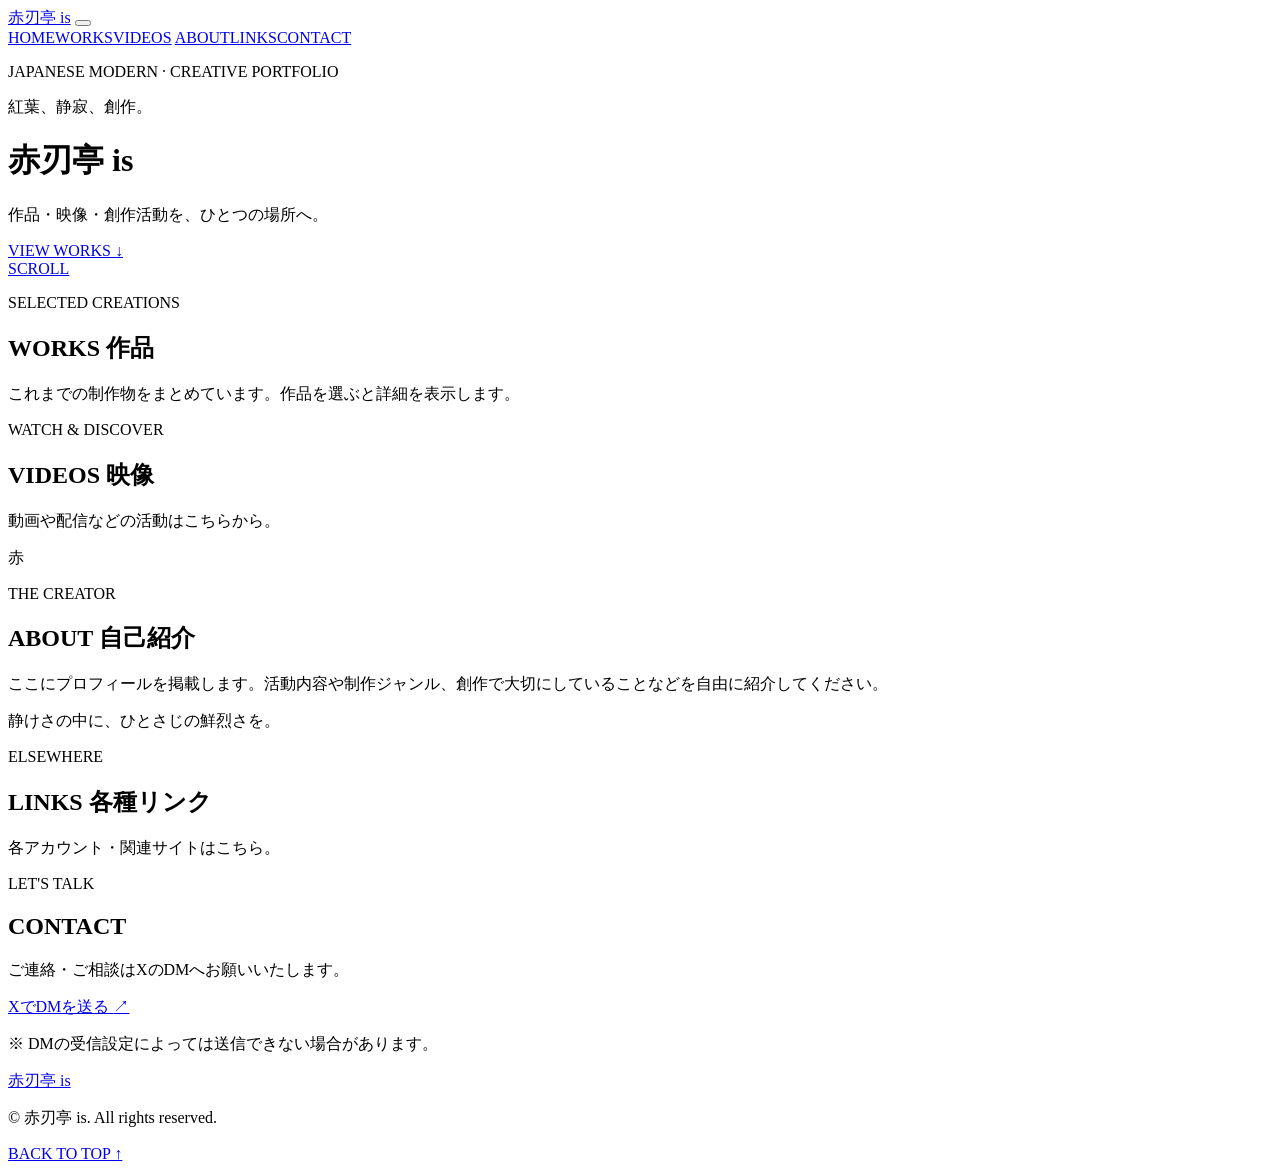
==== commit d7ee8119: "Add files via upload" ====
--- a/index.html
+++ b/index.html
@@ -1,107 +1,107 @@
-<!DOCTYPE html>
+<!doctype html>
 <html lang="ja">
 <head>
-  <meta charset="UTF-8">
+  <meta charset="utf-8">
   <meta name="viewport" content="width=device-width, initial-scale=1">
-  <meta name="theme-color" content="#10090c">
-  <meta name="description" content="赤刃亭isくれはのポートフォリオ。創る。壊す。そしてまた壊す。">
-  <title>赤刃亭isポートフォリオ</title>
-  <style>
-    :root{--black:#10090c;--black-soft:#1b1015;--red:#8f172b;--red-light:#c13a45;--gold:#c9a85b;--gold-light:#ead6a0;--white:#f5eee9;--muted:#b7a5a8;--page-width:1200px;--section-space:110px}
-    *{box-sizing:border-box}html{scroll-behavior:smooth;scroll-padding-top:80px}body{margin:0;background:var(--black);color:var(--white);font-family:"Noto Serif JP","Yu Mincho","Hiragino Mincho ProN",serif;line-height:1.9;overflow-x:hidden}a{color:inherit;text-decoration:none}img{display:block;max-width:100%}.container{width:min(var(--page-width),90%);margin-inline:auto}.section{position:relative;padding:var(--section-space) 0;scroll-margin-top:65px}.section-heading{margin:0 0 12px;color:var(--gold-light);font-size:clamp(30px,5vw,48px);font-weight:500;letter-spacing:.12em}.section-subtitle{margin:0 0 48px;color:var(--muted);font-size:12px;letter-spacing:.24em;text-transform:uppercase}.section-heading::before{content:"◆";display:block;margin-bottom:10px;color:var(--red-light);font-size:12px}
-    #falling-leaves{position:fixed;inset:0;z-index:20;overflow:hidden;pointer-events:none}.leaf{position:absolute;top:-50px;left:0;width:var(--size);height:calc(var(--size)*1.35);opacity:var(--opacity);background:var(--leaf-color);border-radius:100% 0 100% 0;transform:rotate(var(--rotation));animation:leaf-fall var(--duration) linear var(--delay) infinite;will-change:transform}.leaf.shape-1{border-radius:0 80% 0 80%;clip-path:polygon(50% 0,100% 35%,75% 65%,100% 100%,35% 80%,0 40%)}.leaf.shape-2{border-radius:50% 0 50% 0;clip-path:polygon(50% 0,100% 25%,82% 65%,100% 90%,48% 100%,0 70%,18% 30%)}.leaf.shape-3{clip-path:polygon(50% 0,66% 28%,100% 18%,83% 48%,100% 70%,63% 68%,50% 100%,35% 68%,0 75%,18% 45%,0 20%,35% 28%)}.leaf.shape-4{border-radius:80% 0 80% 0;clip-path:polygon(50% 0,100% 45%,70% 100%,0 65%)}
-    @keyframes leaf-fall{0%{transform:translate3d(0,-5vh,0) rotate(var(--rotation))}25%{transform:translate3d(var(--sway),25vh,0) rotate(calc(var(--rotation) + 100deg))}50%{transform:translate3d(calc(var(--sway)*-.7),55vh,0) rotate(calc(var(--rotation) + 210deg))}75%{transform:translate3d(var(--sway),80vh,0) rotate(calc(var(--rotation) + 300deg))}100%{transform:translate3d(calc(var(--sway)*-.5),115vh,0) rotate(calc(var(--rotation) + 420deg))}}
-    .site-header{position:fixed;z-index:50;top:0;left:0;width:100%;background:rgba(16,9,12,.86);border-bottom:1px solid rgba(201,168,91,.24);backdrop-filter:blur(12px)}.header-inner{width:min(1400px,94%);min-height:68px;margin:auto;display:flex;align-items:center;justify-content:space-between;gap:20px}.brand{color:var(--gold-light);font-size:15px;letter-spacing:.07em;white-space:nowrap}.nav-list{display:flex;align-items:center;justify-content:flex-end;gap:clamp(12px,2vw,28px);padding:0;margin:0;list-style:none}.nav-list a{position:relative;display:block;padding:22px 0;color:#e4d8d6;font-size:11px;letter-spacing:.13em;transition:color .25s}.nav-list a:hover{color:var(--gold-light)}.nav-list a::after{content:"";position:absolute;right:0;bottom:15px;left:0;height:1px;background:var(--gold);transform:scaleX(0);transform-origin:left;transition:transform .25s}.nav-list a:hover::after{transform:scaleX(1)}
-    .hero{position:relative;display:grid;min-height:max(650px,100svh);place-items:center;overflow:hidden;background:linear-gradient(90deg,rgba(15,5,10,.25),rgba(15,5,10,.1) 50%,rgba(15,5,10,.65)),linear-gradient(0deg,var(--black),transparent 28%,rgba(15,5,10,.05) 70%,rgba(15,5,10,.4)),url("assets/top-background.jpg") center center/cover no-repeat}.hero::before{content:"";position:absolute;inset:15px;border:1px solid rgba(201,168,91,.32);pointer-events:none}.hero-content{position:relative;z-index:2;width:min(1100px,88%);margin:80px auto 0;text-align:center;text-shadow:0 3px 25px #10090c}.hero-eyebrow{margin:0 0 22px;color:var(--gold-light);font-size:12px;letter-spacing:.38em}.hero h1{margin:0;font-size:clamp(30px,6.5vw,70px);font-weight:500;letter-spacing:.08em;line-height:1.5}.hero-copy{margin:20px 0 0;font-size:clamp(14px,2.3vw,21px);letter-spacing:.13em}.hero-description{margin-top:14px;color:#f0e2dd;font-size:clamp(12px,1.6vw,15px);letter-spacing:.06em}.hero-link{display:inline-flex;align-items:center;justify-content:center;gap:20px;min-width:205px;margin-top:42px;padding:13px 24px;border:1px solid var(--gold);color:var(--gold-light);font-size:12px;letter-spacing:.2em;transition:background .3s,color .3s}.hero-link:hover{background:var(--gold);color:var(--black)}.hero-link span{font-size:18px}
-    .works-section{background:radial-gradient(ellipse at 50% 0,rgba(115,20,39,.18),transparent 60%),var(--black)}.work-category+.work-category{margin-top:65px}.category-title{display:flex;align-items:center;gap:15px;margin:0 0 22px;color:var(--gold-light);font-size:18px;font-weight:400;letter-spacing:.16em}.category-title::after{content:"";height:1px;flex:1;background:linear-gradient(90deg,rgba(201,168,91,.65),transparent)}.works-grid{display:grid;grid-template-columns:repeat(3,minmax(0,1fr));gap:18px}.work-item{position:relative;margin:0;aspect-ratio:4/3;overflow:hidden;background:#24151a;border:1px solid rgba(201,168,91,.2)}.work-item img{width:100%;height:100%;object-fit:cover;transition:transform .6s cubic-bezier(.2,.7,.2,1),filter .4s}.work-item:hover img{transform:scale(1.055);filter:brightness(1.08)}.work-item::after{content:"";position:absolute;inset:0;border:1px solid transparent;transition:border-color .3s;pointer-events:none}.work-item:hover::after{border-color:rgba(234,214,160,.75)}
-    .videos-section{background:#180d12}.video-grid{display:grid;grid-template-columns:repeat(2,minmax(0,1fr));gap:24px}.video-card{position:relative;padding:30px;border:1px solid rgba(201,168,91,.3);background:linear-gradient(140deg,rgba(126,22,43,.2),rgba(16,9,12,.4));transition:border-color .3s,transform .3s}.video-card:hover{border-color:var(--gold);transform:translateY(-4px)}.account-icon{display:grid;width:72px;height:72px;place-items:center;margin-bottom:22px;border:1px solid var(--gold);border-radius:50%;background:rgba(16,9,12,.65);color:var(--gold-light)}.account-icon svg{width:36px;height:36px}.account-type{margin:0 0 5px;color:var(--gold);font-size:11px;letter-spacing:.2em}.video-card h3{margin:0 0 16px;font-size:20px;font-weight:400}.account-url{display:block;overflow-wrap:anywhere;color:var(--muted);font-family:sans-serif;font-size:12px;line-height:1.8}.account-button{display:inline-flex;align-items:center;gap:12px;margin-top:22px;padding:10px 0;color:var(--gold-light);font-size:12px;letter-spacing:.12em}.account-button span{transition:transform .2s}.account-button:hover span{transform:translateX(5px)}
-    .about-section{background:linear-gradient(90deg,rgba(16,9,12,.95),rgba(16,9,12,.78)),url("assets/about-bg.jpg") center/cover no-repeat,var(--black)}.about-inner{max-width:800px}.about-text{padding-left:25px;border-left:2px solid var(--red);color:#e4d8d6;font-size:clamp(14px,2vw,17px);line-height:2.5}.about-emphasis{margin-top:25px;color:var(--gold-light);font-size:13px;letter-spacing:.12em}
-    .links-section{background:var(--black-soft)}.social-grid{display:grid;grid-template-columns:repeat(2,minmax(0,1fr));gap:18px}.social-card{display:flex;align-items:center;gap:20px;min-width:0;padding:25px;border:1px solid rgba(201,168,91,.25);transition:background .3s,border-color .3s}.social-card:hover{background:rgba(143,23,43,.15);border-color:var(--gold)}.social-icon{display:grid;flex:0 0 52px;width:52px;height:52px;place-items:center;border-radius:50%;background:#25151b;color:var(--gold-light)}.social-icon svg{width:25px;height:25px}.social-info{min-width:0}.social-info h3{margin:0;font-size:15px;font-weight:400}.social-info p{margin:4px 0 0;color:var(--muted);font-family:sans-serif;font-size:12px;overflow-wrap:anywhere}
-    .contact-section{padding:100px 0 120px;text-align:center;background:radial-gradient(ellipse at 50% 100%,rgba(143,23,43,.25),transparent 65%),var(--black)}.contact-section .section-subtitle{margin-bottom:25px}.contact-copy{margin-bottom:32px;color:#d7c8c7;font-size:14px}.contact-button{display:inline-flex;align-items:center;justify-content:center;gap:15px;min-width:240px;padding:16px 28px;border:1px solid var(--gold);background:var(--red);color:var(--white);font-size:13px;letter-spacing:.15em;transition:background .3s}.contact-button:hover{background:#a92338}.contact-button svg{width:20px;height:20px}.site-footer{padding:28px 5%;border-top:1px solid rgba(201,168,91,.25);text-align:center;background:#0b0608}.footer-brand{color:var(--gold-light);font-size:14px;letter-spacing:.12em}.copyright{margin:8px 0 0;color:#8c7c80;font-family:sans-serif;font-size:10px;letter-spacing:.08em}
-    @media(max-width:760px){:root{--section-space:75px}.header-inner{width:100%;min-height:auto;display:block;padding:10px 12px 0}.brand{display:block;text-align:center;font-size:13px;line-height:1.8}.nav-list{justify-content:center;flex-wrap:wrap;gap:0 17px}.nav-list a{padding:8px 0 10px;font-size:10px}.nav-list a::after{bottom:5px}.hero{min-height:100svh;background-position:43% center}.hero::before{inset:8px}.hero-content{width:90%;margin-top:100px}.hero h1{font-size:clamp(26px,7vw,44px)}.hero-eyebrow{font-size:10px;letter-spacing:.22em}.hero-copy{font-size:14px}.hero-description{font-size:12px;line-height:2.1}.section-heading{font-size:32px}.section-subtitle{margin-bottom:32px}.works-grid{grid-template-columns:repeat(2,minmax(0,1fr));gap:10px}.work-category+.work-category{margin-top:42px}.category-title{font-size:15px}.video-grid,.social-grid{grid-template-columns:repeat(2,minmax(0,1fr));gap:12px}.video-card{padding:17px 13px}.account-icon{width:54px;height:54px;margin-bottom:14px}.account-icon svg{width:28px;height:28px}.video-card h3{font-size:15px;line-height:1.7}.account-url{font-size:10px}.account-button{gap:5px;font-size:10px}.social-card{display:block;padding:15px 12px}.social-icon{margin-bottom:12px}.social-info h3{font-size:13px}.social-info p{font-size:10px}.about-text{padding-left:17px;font-size:14px;line-height:2.3}}
-    @media(prefers-reduced-motion:reduce){html{scroll-behavior:auto}#falling-leaves{display:none}*,*::before,*::after{animation-duration:.01ms!important;animation-iteration-count:1!important;transition-duration:.01ms!important}}
-  </style>
+  <meta name="theme-color" content="#0b0909">
+  <meta name="description" content="赤刃亭 is — 作品、映像、創作活動をひとつの場所へ。">
+  <title>赤刃亭 is | Creative Portfolio</title>
+  <link rel="icon" href="assets/favicon.svg" type="image/svg+xml">
+  <link rel="preload" href="assets/hero-placeholder.svg" as="image">
+  <link rel="stylesheet" href="style.css">
+  <script src="script.js" defer></script>
 </head>
 <body>
-  <div id="falling-leaves" aria-hidden="true"></div>
-  <header class="site-header"><div class="header-inner">
-    <a class="brand" href="#home">赤刃亭isポートフォリオ</a>
-    <nav aria-label="メインナビゲーション"><ul class="nav-list">
-      <li><a href="#home">HOME</a></li><li><a href="#works">WORKS</a></li><li><a href="#videos">VIDEOS</a></li><li><a href="#about">ABOUT</a></li><li><a href="#links">LINKS</a></li><li><a href="#contact">CONTACT</a></li>
-    </ul></nav>
-  </div></header>
+  <div class="leaf-layer" id="leaf-layer" aria-hidden="true"></div>
+  <header class="hero" id="home">
+    <nav class="top-nav" aria-label="メインナビゲーション">
+      <a class="brand" href="#home" aria-label="赤刃亭 is ホーム">赤刃亭 <span>is</span></a>
+      <button class="menu-toggle" id="menu-toggle" aria-expanded="false" aria-controls="nav-links" aria-label="メニューを開く">
+        <span></span><span></span><span></span>
+      </button>
+      <div class="nav-links" id="nav-links">
+        <a href="#home">HOME</a><a href="#works">WORKS</a><a href="#videos">VIDEOS</a>
+        <a href="#about">ABOUT</a><a href="#links">LINKS</a><a href="#contact">CONTACT</a>
+      </div>
+    </nav>
+    <div class="hero-shade"></div>
+    <div class="hero-content">
+      <p class="eyebrow">JAPANESE MODERN · CREATIVE PORTFOLIO</p>
+      <p class="hero-kanji" aria-hidden="true">紅葉、静寂、創作。</p>
+      <h1>赤刃亭 <span>is</span></h1>
+      <p class="hero-subtitle">作品・映像・創作活動を、ひとつの場所へ。</p>
+      <a class="button button-gold" href="#works">VIEW WORKS <span aria-hidden="true">↓</span></a>
+    </div>
+    <a class="scroll-cue" href="#works"><span></span>SCROLL</a>
+  </header>
+
   <main>
-    <section class="hero" id="home"><div class="hero-content">
-      <p class="hero-eyebrow">AKABATEI IS KUREHA</p>
-      <h1>赤刃亭isポートフォリオ</h1>
-      <p class="hero-copy">創る。壊す。そしてまた壊す。</p>
-      <p class="hero-description">成功体験が失敗を招く事もある故に、<br>過去に囚われないよう生きてます。</p>
-      <a class="hero-link" href="#works">VIEW WORKS <span aria-hidden="true">↘</span></a>
-    </div></section>
-    <section class="section works-section" id="works"><div class="container">
-      <h2 class="section-heading">WORKS</h2><p class="section-subtitle">創作物一覧</p>
-      <div class="work-category"><h3 class="category-title">X HEADER</h3><div class="works-grid">
-        <figure class="work-item"><img src="assets/works/header-01.jpg" alt="Xヘッダー作品 1" loading="lazy"></figure>
-        <figure class="work-item"><img src="assets/works/header-02.jpg" alt="Xヘッダー作品 2" loading="lazy"></figure>
-        <figure class="work-item"><img src="assets/works/header-03.jpg" alt="Xヘッダー作品 3" loading="lazy"></figure>
-      </div></div>
-      <div class="work-category"><h3 class="category-title">COOKING</h3><div class="works-grid">
-        <figure class="work-item"><img src="assets/works/cooking-01.jpg" alt="料理作品 1" loading="lazy"></figure>
-        <figure class="work-item"><img src="assets/works/cooking-02.jpg" alt="料理作品 2" loading="lazy"></figure>
-        <figure class="work-item"><img src="assets/works/cooking-03.jpg" alt="料理作品 3" loading="lazy"></figure>
-      </div></div>
-      <div class="work-category"><h3 class="category-title">ILLUSTRATION</h3><div class="works-grid">
-        <figure class="work-item"><img src="assets/works/art-01.jpg" alt="イラスト作品 1" loading="lazy"></figure>
-        <figure class="work-item"><img src="assets/works/art-02.jpg" alt="イラスト作品 2" loading="lazy"></figure>
-      </div></div>
-      <div class="work-category"><h3 class="category-title">HANDMADE ACCESSORIES</h3><div class="works-grid">
-        <figure class="work-item"><img src="assets/works/accessory-01.jpg" alt="ハンドメイドアクセサリー作品" loading="lazy"></figure>
-      </div></div>
-      <div class="work-category"><h3 class="category-title">PLASTIC MODELS</h3><div class="works-grid">
-        <figure class="work-item"><img src="assets/works/model-01.jpg" alt="プラモデル作品" loading="lazy"></figure>
-      </div></div>
-    </div></section>
-    <section class="section videos-section" id="videos"><div class="container">
-      <h2 class="section-heading">VIDEOS</h2><p class="section-subtitle">YouTube Channels</p>
-      <div class="video-grid">
-        <article class="video-card"><div class="account-icon" aria-hidden="true"><svg viewBox="0 0 24 24" fill="none"><rect x="2" y="5" width="20" height="14" rx="4" fill="#c9a85b"/><path d="M10 9L16 12L10 15V9Z" fill="#10090c"/></svg></div><p class="account-type">YOUTUBE / COOKING</p><h3>赤刃亭のくれは</h3>
-          <a class="account-url" href="https://www.youtube.com/@%E8%B5%A4%E5%88%83%E4%BA%AD%E3%81%AE%E3%81%8F%E3%82%8C%E3%81%AF" target="_blank" rel="noopener noreferrer">youtube.com/@赤刃亭のくれは</a>
-          <a class="account-button" href="https://www.youtube.com/@%E8%B5%A4%E5%88%83%E4%BA%AD%E3%81%AE%E3%81%8F%E3%82%8C%E3%81%AF" target="_blank" rel="noopener noreferrer">チャンネルを見る <span>↗</span></a>
-        </article>
-        <article class="video-card"><div class="account-icon" aria-hidden="true"><svg viewBox="0 0 24 24" fill="none"><rect x="2" y="5" width="20" height="14" rx="4" fill="#c9a85b"/><path d="M10 9L16 12L10 15V9Z" fill="#10090c"/></svg></div><p class="account-type">YOUTUBE / GAMING</p><h3>赤刃亭isくれは</h3>
-          <a class="account-url" href="https://www.youtube.com/@%E8%B5%A4%E5%88%83%E4%BA%ADis%E3%81%8F%E3%82%8C%E3%81%AF" target="_blank" rel="noopener noreferrer">youtube.com/@赤刃亭isくれは</a>
-          <a class="account-button" href="https://www.youtube.com/@%E8%B5%A4%E5%88%83%E4%BA%ADis%E3%81%8F%E3%82%8C%E3%81%AF" target="_blank" rel="noopener noreferrer">チャンネルを見る <span>↗</span></a>
-        </article>
+    <section class="section works-section" id="works">
+      <div class="section-heading">
+        <p class="eyebrow">SELECTED CREATIONS</p>
+        <h2>WORKS <span>作品</span></h2>
+        <p>これまでの制作物をまとめています。作品を選ぶと詳細を表示します。</p>
       </div>
-    </div></section>
-    <section class="section about-section" id="about"><div class="container"><div class="about-inner">
-      <h2 class="section-heading">ABOUT</h2><p class="section-subtitle">赤刃亭isくれはについて</p>
-      <div class="about-text">赤刃亭isくれはのポートフォリオへようこそ。<br>ここでは、境界無く作ってきた創作物を紹介しています。<br>気が付くと何にでも手を出していますよ。<br>お気を付け遊ばせ？</div>
-      <p class="about-emphasis">創る。壊す。そしてまた壊す。</p>
-    </div></div></section>
-    <section class="section links-section" id="links"><div class="container">
-      <h2 class="section-heading">LINKS</h2><p class="section-subtitle">各種リンク</p>
-      <div class="social-grid">
-        <a class="social-card" href="https://x.com/kurehanizumu" target="_blank" rel="noopener noreferrer"><div class="social-icon" aria-hidden="true"><svg viewBox="0 0 24 24" fill="currentColor"><path d="M18.9 2H22l-6.8 7.8L23.2 22h-6.3L12 14.6 5.5 22H2.3l7.3-8.4L1.8 2h6.5l4.5 6.8L18.9 2Zm-1.1 17.9h1.7L7.3 4H5.5l12.3 15.9Z"/></svg></div><div class="social-info"><h3>X / 料理アカウント</h3><p>@kurehanizumu</p></div></a>
-        <a class="social-card" href="https://x.com/noukinn_o" target="_blank" rel="noopener noreferrer"><div class="social-icon" aria-hidden="true"><svg viewBox="0 0 24 24" fill="currentColor"><path d="M18.9 2H22l-6.8 7.8L23.2 22h-6.3L12 14.6 5.5 22H2.3l7.3-8.4L1.8 2h6.5l4.5 6.8L18.9 2Zm-1.1 17.9h1.7L7.3 4H5.5l12.3 15.9Z"/></svg></div><div class="social-info"><h3>X / ゲームアカウント</h3><p>@noukinn_o</p></div></a>
+      <div class="works-grid" id="works-grid" aria-live="polite"></div>
+    </section>
+
+    <section class="section videos-section" id="videos">
+      <div class="section-heading">
+        <p class="eyebrow">WATCH & DISCOVER</p>
+        <h2>VIDEOS <span>映像</span></h2>
+        <p>動画や配信などの活動はこちらから。</p>
       </div>
-    </div></section>
-    <section class="section contact-section" id="contact"><div class="container">
-      <h2 class="section-heading">CONTACT</h2><p class="section-subtitle">お気軽にご連絡ください</p>
-      <p class="contact-copy">ご連絡・ご相談はXのDMまで。</p>
-      <a class="contact-button" href="https://x.com/kurehanizumu" target="_blank" rel="noopener noreferrer">XでDMを送る
-        <svg viewBox="0 0 24 24" fill="currentColor" aria-hidden="true"><path d="M18.9 2H22l-6.8 7.8L23.2 22h-6.3L12 14.6 5.5 22H2.3l7.3-8.4L1.8 2h6.5l4.5 6.8L18.9 2Zm-1.1 17.9h1.7L7.3 4H5.5l12.3 15.9Z"/></svg>
-      </a>
-    </div></section>
+      <div class="feature-grid" id="youtube-list"></div>
+    </section>
+
+    <section class="section about-section" id="about">
+      <div class="about-mark" aria-hidden="true">赤</div>
+      <div class="about-copy">
+        <p class="eyebrow">THE CREATOR</p>
+        <h2>ABOUT <span>自己紹介</span></h2>
+        <p id="about-text">ここにプロフィールを掲載します。活動内容や制作ジャンル、創作で大切にしていることなどを自由に紹介してください。</p>
+        <p class="about-note">静けさの中に、ひとさじの鮮烈さを。</p>
+      </div>
+    </section>
+
+    <section class="section links-section" id="links">
+      <div class="section-heading">
+        <p class="eyebrow">ELSEWHERE</p>
+        <h2>LINKS <span>各種リンク</span></h2>
+        <p>各アカウント・関連サイトはこちら。</p>
+      </div>
+      <div class="link-list" id="social-links"></div>
+    </section>
+
+    <section class="contact-section" id="contact">
+      <div class="contact-inner">
+        <p class="eyebrow">LET'S TALK</p>
+        <h2>CONTACT</h2>
+        <p>ご連絡・ご相談はXのDMへお願いいたします。</p>
+        <a class="button button-crimson" id="contact-link" href="https://x.com/" target="_blank" rel="noopener noreferrer">XでDMを送る <span aria-hidden="true">↗</span></a>
+        <p class="contact-small">※ DMの受信設定によっては送信できない場合があります。</p>
+      </div>
+    </section>
   </main>
-  <footer class="site-footer"><a class="footer-brand" href="#home">赤刃亭isポートフォリオ</a><p class="copyright">© <span id="year"></span> AKABATEI IS KUREHA</p></footer>
-  <script>
-    const LEAF_COUNT=32;
-    const leafColors=["#8f172b","#b52b31","#d15b35","#c9a85b","#76202a","#e0a14c"];
-    const leafContainer=document.getElementById("falling-leaves");
-    const reduceMotion=window.matchMedia("(prefers-reduced-motion: reduce)").matches;
-    if(!reduceMotion){for(let i=0;i<LEAF_COUNT;i++){const leaf=document.createElement("span");const size=9+Math.random()*17;const duration=15+Math.random()*22;const delay=-(Math.random()*duration);const sway=25+Math.random()*115;const rotation=Math.floor(Math.random()*360);const opacity=.25+Math.random()*.5;const shape=Math.floor(Math.random()*4);const color=leafColors[Math.floor(Math.random()*leafColors.length)];leaf.className=`leaf shape-${shape}`;leaf.style.left=`${Math.random()*100}%`;leaf.style.setProperty("--size",`${size}px`);leaf.style.setProperty("--duration",`${duration}s`);leaf.style.setProperty("--delay",`${delay}s`);leaf.style.setProperty("--sway",`${sway}px`);leaf.style.setProperty("--rotation",`${rotation}deg`);leaf.style.setProperty("--opacity",opacity);leaf.style.setProperty("--leaf-color",color);leafContainer.appendChild(leaf);}}
-    document.getElementById("year").textContent=new Date().getFullYear();
-  </script>
+
+  <footer class="site-footer">
+    <a class="brand" href="#home">赤刃亭 <span>is</span></a>
+    <p>© <span id="year"></span> 赤刃亭 is. All rights reserved.</p>
+    <a href="#home" class="back-top">BACK TO TOP ↑</a>
+  </footer>
+
+  <dialog class="work-modal" id="work-modal" aria-labelledby="modal-title">
+    <button class="modal-close" id="modal-close" aria-label="閉じる">×</button>
+    <button class="modal-arrow modal-prev" id="modal-prev" aria-label="前の作品">‹</button>
+    <div class="modal-content">
+      <img id="modal-image" src="assets/work-01.svg" alt="">
+      <div class="modal-copy">
+        <p class="eyebrow" id="modal-count">WORK 01 / 09</p>
+        <h2 id="modal-title">作品タイトル</h2>
+        <p id="modal-description"></p>
+      </div>
+    </div>
+    <button class="modal-arrow modal-next" id="modal-next" aria-label="次の作品">›</button>
+  </dialog>
 </body>
 </html>
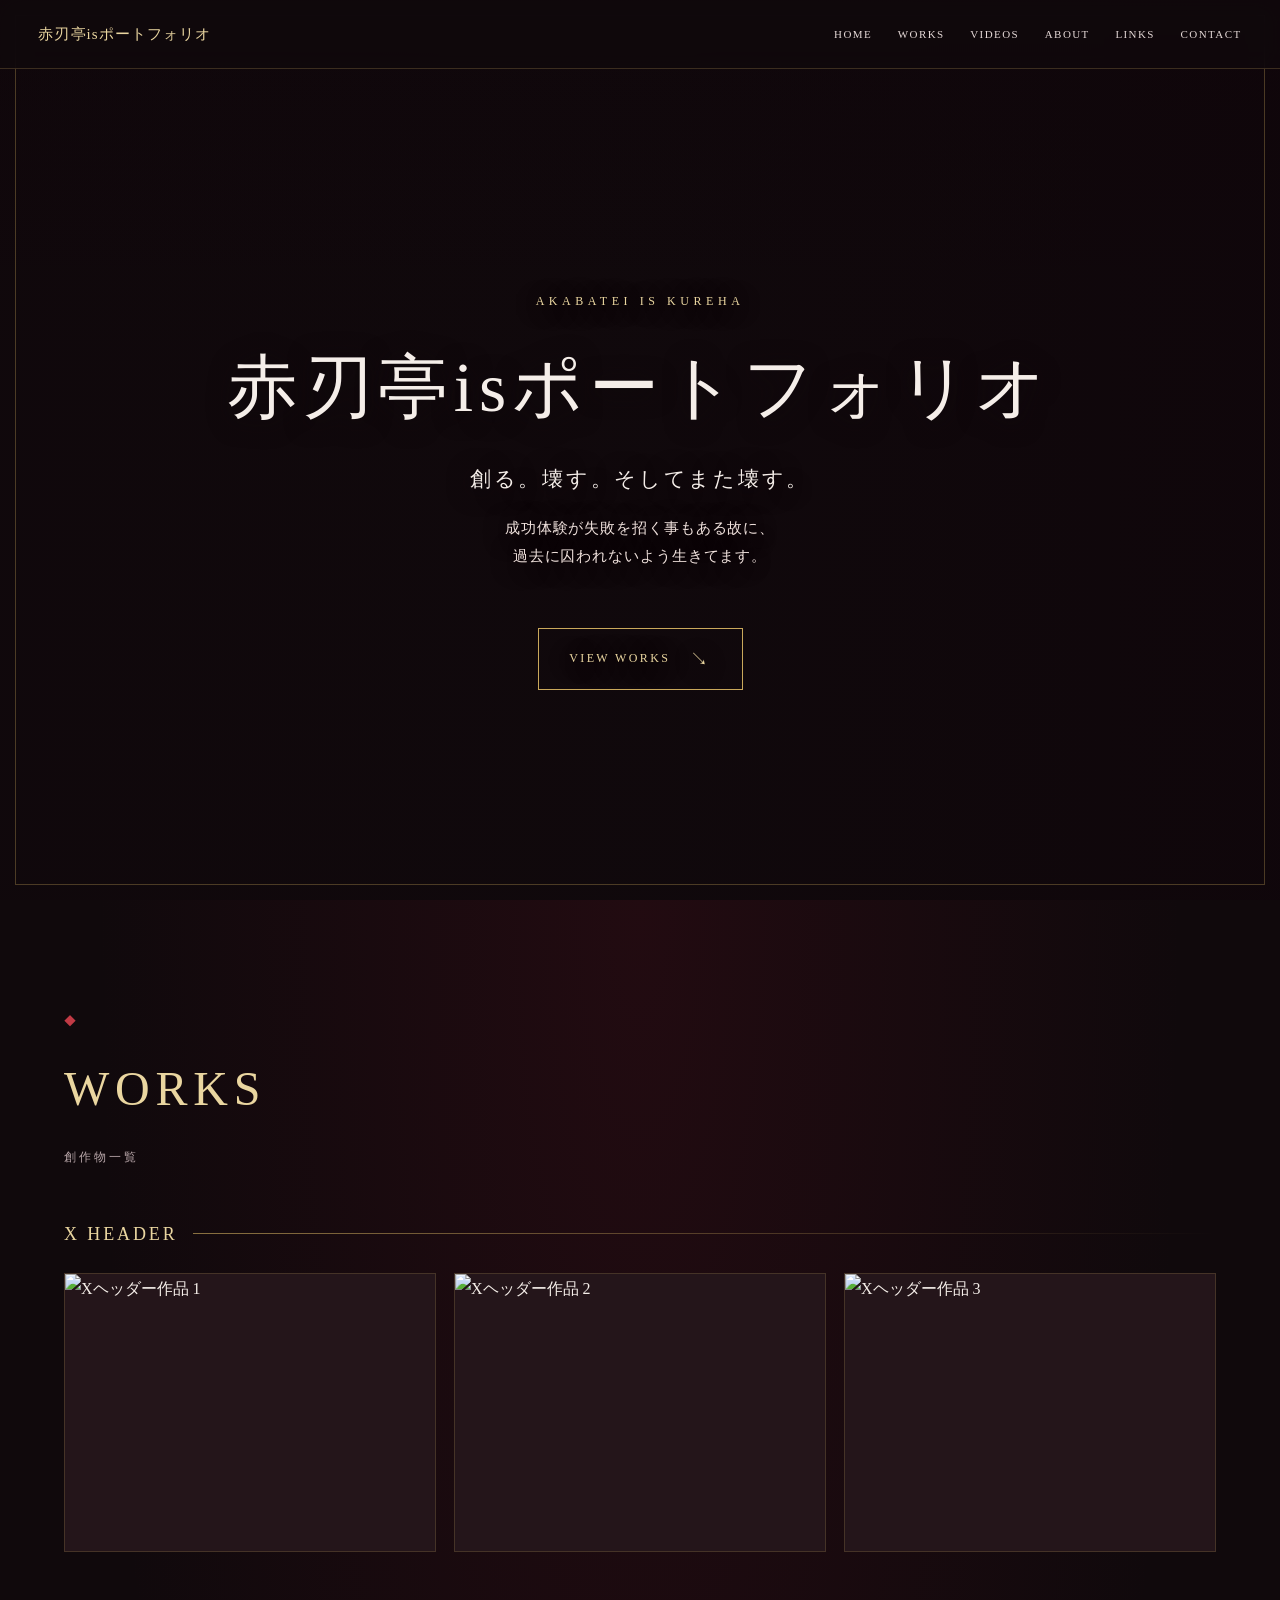
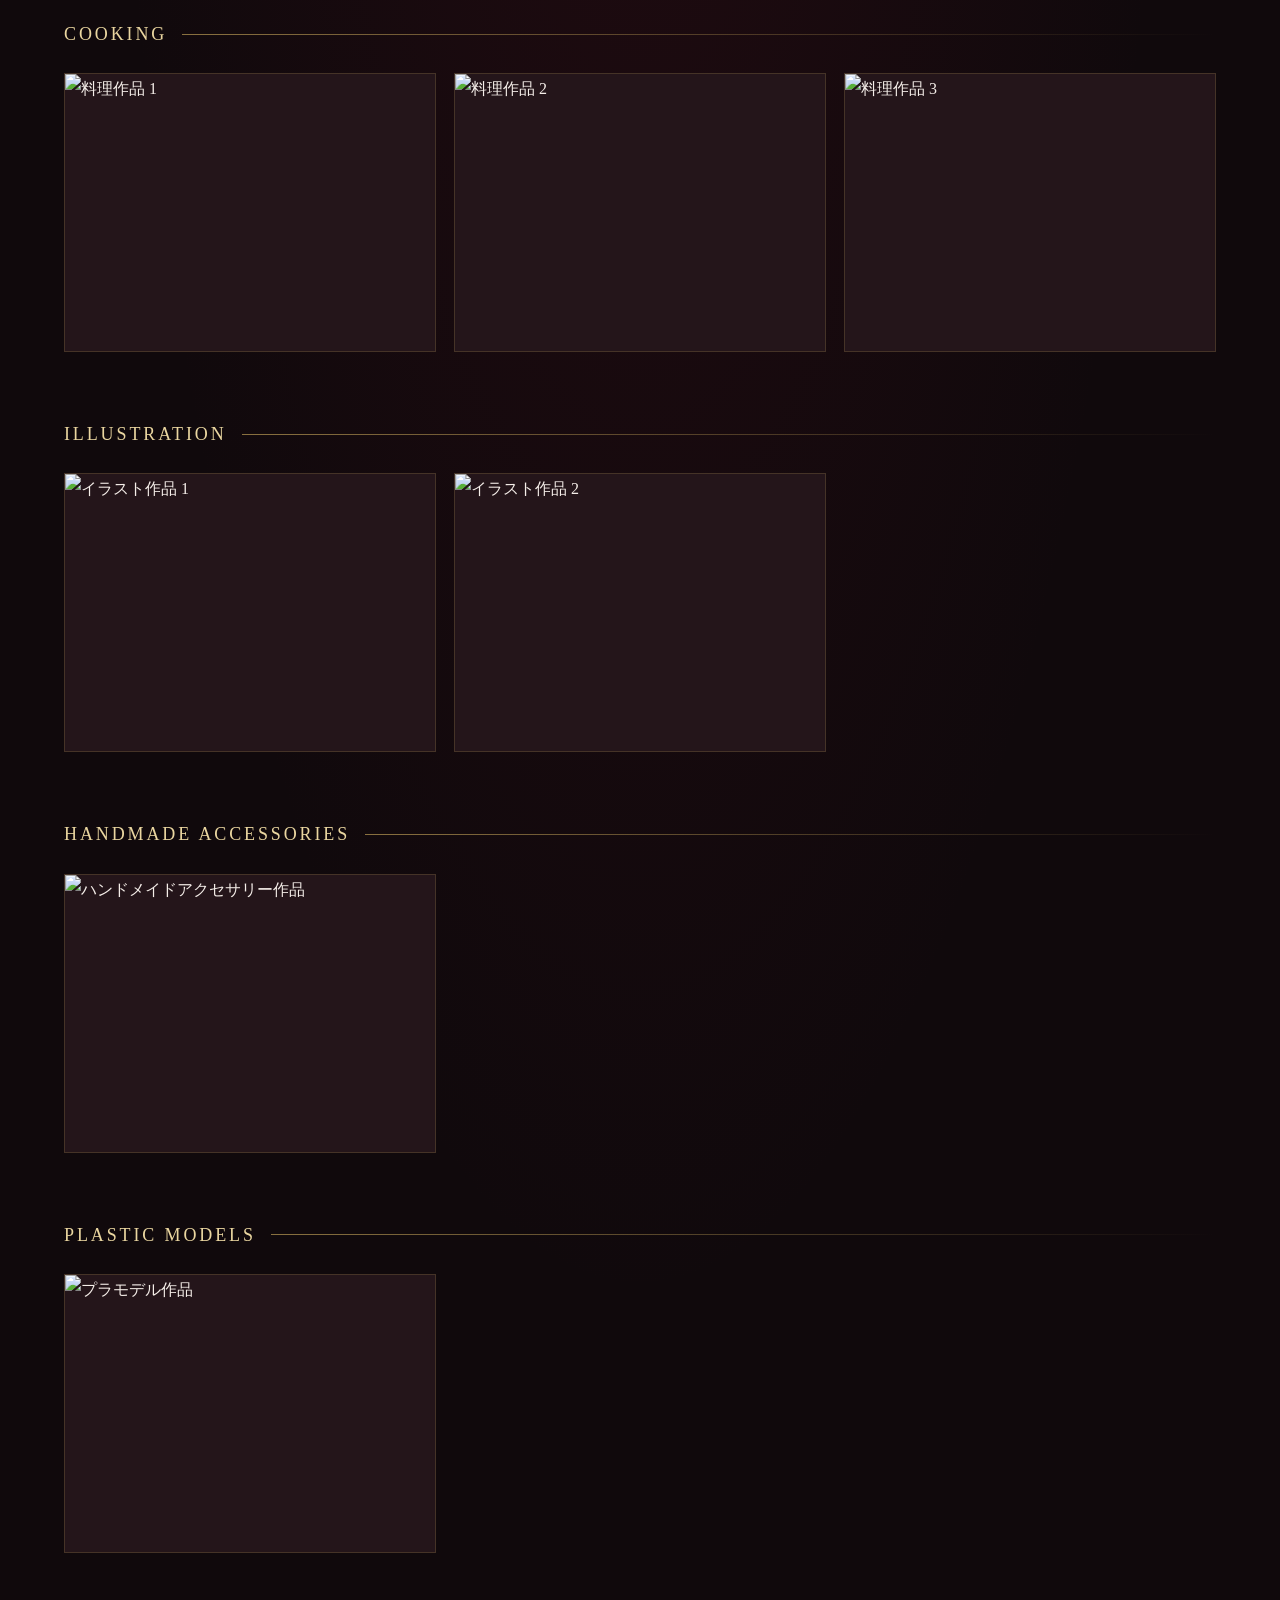
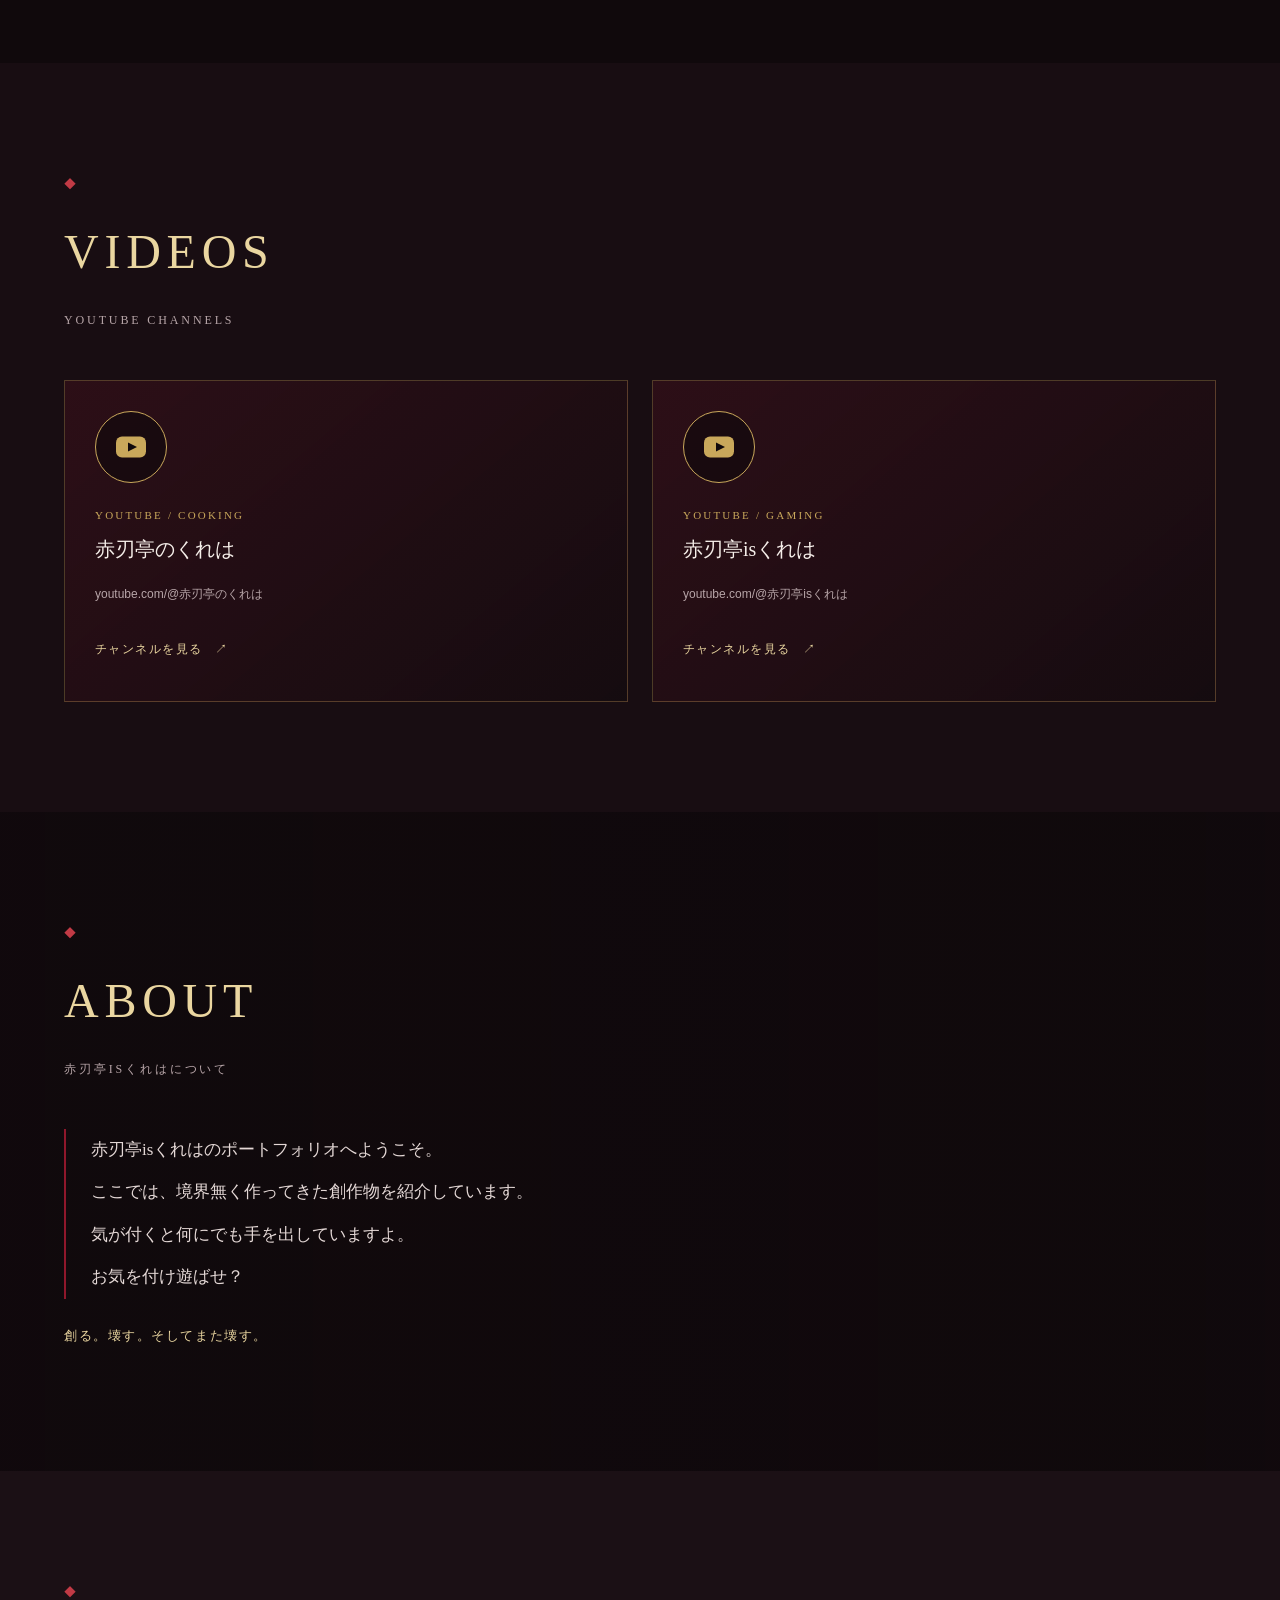
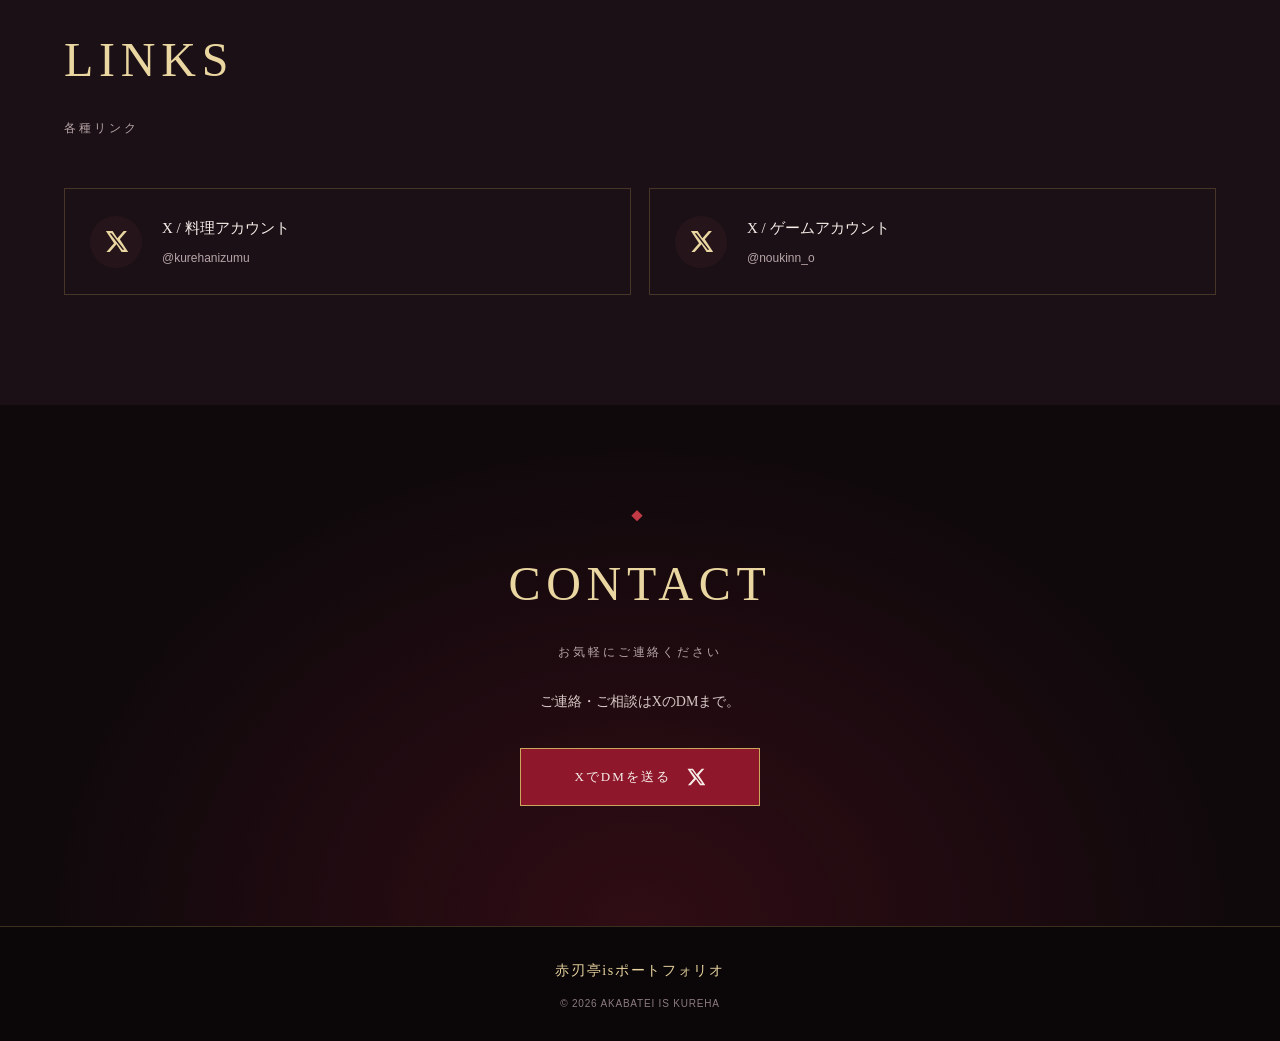
==== commit a03a3f3f: "Add files via upload" ====
--- a/index.html
+++ b/index.html
@@ -1,107 +1,107 @@
-<!doctype html>
+<!DOCTYPE html>
 <html lang="ja">
 <head>
-  <meta charset="utf-8">
+  <meta charset="UTF-8">
   <meta name="viewport" content="width=device-width, initial-scale=1">
-  <meta name="theme-color" content="#0b0909">
-  <meta name="description" content="赤刃亭 is — 作品、映像、創作活動をひとつの場所へ。">
-  <title>赤刃亭 is | Creative Portfolio</title>
-  <link rel="icon" href="assets/favicon.svg" type="image/svg+xml">
-  <link rel="preload" href="assets/hero-placeholder.svg" as="image">
-  <link rel="stylesheet" href="style.css">
-  <script src="script.js" defer></script>
+  <meta name="theme-color" content="#10090c">
+  <meta name="description" content="赤刃亭isくれはのポートフォリオ。創る。壊す。そしてまた壊す。">
+  <title>赤刃亭isポートフォリオ</title>
+  <style>
+    :root{--black:#10090c;--black-soft:#1b1015;--red:#8f172b;--red-light:#c13a45;--gold:#c9a85b;--gold-light:#ead6a0;--white:#f5eee9;--muted:#b7a5a8;--page-width:1200px;--section-space:110px}
+    *{box-sizing:border-box}html{scroll-behavior:smooth;scroll-padding-top:80px}body{margin:0;background:var(--black);color:var(--white);font-family:"Noto Serif JP","Yu Mincho","Hiragino Mincho ProN",serif;line-height:1.9;overflow-x:hidden}a{color:inherit;text-decoration:none}img{display:block;max-width:100%}.container{width:min(var(--page-width),90%);margin-inline:auto}.section{position:relative;padding:var(--section-space) 0;scroll-margin-top:65px}.section-heading{margin:0 0 12px;color:var(--gold-light);font-size:clamp(30px,5vw,48px);font-weight:500;letter-spacing:.12em}.section-subtitle{margin:0 0 48px;color:var(--muted);font-size:12px;letter-spacing:.24em;text-transform:uppercase}.section-heading::before{content:"◆";display:block;margin-bottom:10px;color:var(--red-light);font-size:12px}
+    #falling-leaves{position:fixed;inset:0;z-index:20;overflow:hidden;pointer-events:none}.leaf{position:absolute;top:-50px;left:0;width:var(--size);height:calc(var(--size)*1.35);opacity:var(--opacity);background:var(--leaf-color);border-radius:100% 0 100% 0;transform:rotate(var(--rotation));animation:leaf-fall var(--duration) linear var(--delay) infinite;will-change:transform}.leaf.shape-1{border-radius:0 80% 0 80%;clip-path:polygon(50% 0,100% 35%,75% 65%,100% 100%,35% 80%,0 40%)}.leaf.shape-2{border-radius:50% 0 50% 0;clip-path:polygon(50% 0,100% 25%,82% 65%,100% 90%,48% 100%,0 70%,18% 30%)}.leaf.shape-3{clip-path:polygon(50% 0,66% 28%,100% 18%,83% 48%,100% 70%,63% 68%,50% 100%,35% 68%,0 75%,18% 45%,0 20%,35% 28%)}.leaf.shape-4{border-radius:80% 0 80% 0;clip-path:polygon(50% 0,100% 45%,70% 100%,0 65%)}
+    @keyframes leaf-fall{0%{transform:translate3d(0,-5vh,0) rotate(var(--rotation))}25%{transform:translate3d(var(--sway),25vh,0) rotate(calc(var(--rotation) + 100deg))}50%{transform:translate3d(calc(var(--sway)*-.7),55vh,0) rotate(calc(var(--rotation) + 210deg))}75%{transform:translate3d(var(--sway),80vh,0) rotate(calc(var(--rotation) + 300deg))}100%{transform:translate3d(calc(var(--sway)*-.5),115vh,0) rotate(calc(var(--rotation) + 420deg))}}
+    .site-header{position:fixed;z-index:50;top:0;left:0;width:100%;background:rgba(16,9,12,.86);border-bottom:1px solid rgba(201,168,91,.24);backdrop-filter:blur(12px)}.header-inner{width:min(1400px,94%);min-height:68px;margin:auto;display:flex;align-items:center;justify-content:space-between;gap:20px}.brand{color:var(--gold-light);font-size:15px;letter-spacing:.07em;white-space:nowrap}.nav-list{display:flex;align-items:center;justify-content:flex-end;gap:clamp(12px,2vw,28px);padding:0;margin:0;list-style:none}.nav-list a{position:relative;display:block;padding:22px 0;color:#e4d8d6;font-size:11px;letter-spacing:.13em;transition:color .25s}.nav-list a:hover{color:var(--gold-light)}.nav-list a::after{content:"";position:absolute;right:0;bottom:15px;left:0;height:1px;background:var(--gold);transform:scaleX(0);transform-origin:left;transition:transform .25s}.nav-list a:hover::after{transform:scaleX(1)}
+    .hero{position:relative;display:grid;min-height:max(650px,100svh);place-items:center;overflow:hidden;background:linear-gradient(90deg,rgba(15,5,10,.25),rgba(15,5,10,.1) 50%,rgba(15,5,10,.65)),linear-gradient(0deg,var(--black),transparent 28%,rgba(15,5,10,.05) 70%,rgba(15,5,10,.4)),url("assets/top-background.jpg") center center/cover no-repeat}.hero::before{content:"";position:absolute;inset:15px;border:1px solid rgba(201,168,91,.32);pointer-events:none}.hero-content{position:relative;z-index:2;width:min(1100px,88%);margin:80px auto 0;text-align:center;text-shadow:0 3px 25px #10090c}.hero-eyebrow{margin:0 0 22px;color:var(--gold-light);font-size:12px;letter-spacing:.38em}.hero h1{margin:0;font-size:clamp(30px,6.5vw,70px);font-weight:500;letter-spacing:.08em;line-height:1.5}.hero-copy{margin:20px 0 0;font-size:clamp(14px,2.3vw,21px);letter-spacing:.13em}.hero-description{margin-top:14px;color:#f0e2dd;font-size:clamp(12px,1.6vw,15px);letter-spacing:.06em}.hero-link{display:inline-flex;align-items:center;justify-content:center;gap:20px;min-width:205px;margin-top:42px;padding:13px 24px;border:1px solid var(--gold);color:var(--gold-light);font-size:12px;letter-spacing:.2em;transition:background .3s,color .3s}.hero-link:hover{background:var(--gold);color:var(--black)}.hero-link span{font-size:18px}
+    .works-section{background:radial-gradient(ellipse at 50% 0,rgba(115,20,39,.18),transparent 60%),var(--black)}.work-category+.work-category{margin-top:65px}.category-title{display:flex;align-items:center;gap:15px;margin:0 0 22px;color:var(--gold-light);font-size:18px;font-weight:400;letter-spacing:.16em}.category-title::after{content:"";height:1px;flex:1;background:linear-gradient(90deg,rgba(201,168,91,.65),transparent)}.works-grid{display:grid;grid-template-columns:repeat(3,minmax(0,1fr));gap:18px}.work-item{position:relative;margin:0;aspect-ratio:4/3;overflow:hidden;background:#24151a;border:1px solid rgba(201,168,91,.2)}.work-item img{width:100%;height:100%;object-fit:cover;transition:transform .6s cubic-bezier(.2,.7,.2,1),filter .4s}.work-item:hover img{transform:scale(1.055);filter:brightness(1.08)}.work-item::after{content:"";position:absolute;inset:0;border:1px solid transparent;transition:border-color .3s;pointer-events:none}.work-item:hover::after{border-color:rgba(234,214,160,.75)}
+    .videos-section{background:#180d12}.video-grid{display:grid;grid-template-columns:repeat(2,minmax(0,1fr));gap:24px}.video-card{position:relative;padding:30px;border:1px solid rgba(201,168,91,.3);background:linear-gradient(140deg,rgba(126,22,43,.2),rgba(16,9,12,.4));transition:border-color .3s,transform .3s}.video-card:hover{border-color:var(--gold);transform:translateY(-4px)}.account-icon{display:grid;width:72px;height:72px;place-items:center;margin-bottom:22px;border:1px solid var(--gold);border-radius:50%;background:rgba(16,9,12,.65);color:var(--gold-light)}.account-icon svg{width:36px;height:36px}.account-type{margin:0 0 5px;color:var(--gold);font-size:11px;letter-spacing:.2em}.video-card h3{margin:0 0 16px;font-size:20px;font-weight:400}.account-url{display:block;overflow-wrap:anywhere;color:var(--muted);font-family:sans-serif;font-size:12px;line-height:1.8}.account-button{display:inline-flex;align-items:center;gap:12px;margin-top:22px;padding:10px 0;color:var(--gold-light);font-size:12px;letter-spacing:.12em}.account-button span{transition:transform .2s}.account-button:hover span{transform:translateX(5px)}
+    .about-section{background:linear-gradient(90deg,rgba(16,9,12,.95),rgba(16,9,12,.78)),url("assets/about-bg.jpg") center/cover no-repeat,var(--black)}.about-inner{max-width:800px}.about-text{padding-left:25px;border-left:2px solid var(--red);color:#e4d8d6;font-size:clamp(14px,2vw,17px);line-height:2.5}.about-emphasis{margin-top:25px;color:var(--gold-light);font-size:13px;letter-spacing:.12em}
+    .links-section{background:var(--black-soft)}.social-grid{display:grid;grid-template-columns:repeat(2,minmax(0,1fr));gap:18px}.social-card{display:flex;align-items:center;gap:20px;min-width:0;padding:25px;border:1px solid rgba(201,168,91,.25);transition:background .3s,border-color .3s}.social-card:hover{background:rgba(143,23,43,.15);border-color:var(--gold)}.social-icon{display:grid;flex:0 0 52px;width:52px;height:52px;place-items:center;border-radius:50%;background:#25151b;color:var(--gold-light)}.social-icon svg{width:25px;height:25px}.social-info{min-width:0}.social-info h3{margin:0;font-size:15px;font-weight:400}.social-info p{margin:4px 0 0;color:var(--muted);font-family:sans-serif;font-size:12px;overflow-wrap:anywhere}
+    .contact-section{padding:100px 0 120px;text-align:center;background:radial-gradient(ellipse at 50% 100%,rgba(143,23,43,.25),transparent 65%),var(--black)}.contact-section .section-subtitle{margin-bottom:25px}.contact-copy{margin-bottom:32px;color:#d7c8c7;font-size:14px}.contact-button{display:inline-flex;align-items:center;justify-content:center;gap:15px;min-width:240px;padding:16px 28px;border:1px solid var(--gold);background:var(--red);color:var(--white);font-size:13px;letter-spacing:.15em;transition:background .3s}.contact-button:hover{background:#a92338}.contact-button svg{width:20px;height:20px}.site-footer{padding:28px 5%;border-top:1px solid rgba(201,168,91,.25);text-align:center;background:#0b0608}.footer-brand{color:var(--gold-light);font-size:14px;letter-spacing:.12em}.copyright{margin:8px 0 0;color:#8c7c80;font-family:sans-serif;font-size:10px;letter-spacing:.08em}
+    @media(max-width:760px){:root{--section-space:75px}.header-inner{width:100%;min-height:auto;display:block;padding:10px 12px 0}.brand{display:block;text-align:center;font-size:13px;line-height:1.8}.nav-list{justify-content:center;flex-wrap:wrap;gap:0 17px}.nav-list a{padding:8px 0 10px;font-size:10px}.nav-list a::after{bottom:5px}.hero{min-height:100svh;background-position:43% center}.hero::before{inset:8px}.hero-content{width:90%;margin-top:100px}.hero h1{font-size:clamp(26px,7vw,44px)}.hero-eyebrow{font-size:10px;letter-spacing:.22em}.hero-copy{font-size:14px}.hero-description{font-size:12px;line-height:2.1}.section-heading{font-size:32px}.section-subtitle{margin-bottom:32px}.works-grid{grid-template-columns:repeat(2,minmax(0,1fr));gap:10px}.work-category+.work-category{margin-top:42px}.category-title{font-size:15px}.video-grid,.social-grid{grid-template-columns:repeat(2,minmax(0,1fr));gap:12px}.video-card{padding:17px 13px}.account-icon{width:54px;height:54px;margin-bottom:14px}.account-icon svg{width:28px;height:28px}.video-card h3{font-size:15px;line-height:1.7}.account-url{font-size:10px}.account-button{gap:5px;font-size:10px}.social-card{display:block;padding:15px 12px}.social-icon{margin-bottom:12px}.social-info h3{font-size:13px}.social-info p{font-size:10px}.about-text{padding-left:17px;font-size:14px;line-height:2.3}}
+    @media(prefers-reduced-motion:reduce){html{scroll-behavior:auto}#falling-leaves{display:none}*,*::before,*::after{animation-duration:.01ms!important;animation-iteration-count:1!important;transition-duration:.01ms!important}}
+  </style>
 </head>
 <body>
-  <div class="leaf-layer" id="leaf-layer" aria-hidden="true"></div>
-  <header class="hero" id="home">
-    <nav class="top-nav" aria-label="メインナビゲーション">
-      <a class="brand" href="#home" aria-label="赤刃亭 is ホーム">赤刃亭 <span>is</span></a>
-      <button class="menu-toggle" id="menu-toggle" aria-expanded="false" aria-controls="nav-links" aria-label="メニューを開く">
-        <span></span><span></span><span></span>
-      </button>
-      <div class="nav-links" id="nav-links">
-        <a href="#home">HOME</a><a href="#works">WORKS</a><a href="#videos">VIDEOS</a>
-        <a href="#about">ABOUT</a><a href="#links">LINKS</a><a href="#contact">CONTACT</a>
+  <div id="falling-leaves" aria-hidden="true"></div>
+  <header class="site-header"><div class="header-inner">
+    <a class="brand" href="#home">赤刃亭isポートフォリオ</a>
+    <nav aria-label="メインナビゲーション"><ul class="nav-list">
+      <li><a href="#home">HOME</a></li><li><a href="#works">WORKS</a></li><li><a href="#videos">VIDEOS</a></li><li><a href="#about">ABOUT</a></li><li><a href="#links">LINKS</a></li><li><a href="#contact">CONTACT</a></li>
+    </ul></nav>
+  </div></header>
+  <main>
+    <section class="hero" id="home"><div class="hero-content">
+      <p class="hero-eyebrow">AKABATEI IS KUREHA</p>
+      <h1>赤刃亭isポートフォリオ</h1>
+      <p class="hero-copy">創る。壊す。そしてまた壊す。</p>
+      <p class="hero-description">成功体験が失敗を招く事もある故に、<br>過去に囚われないよう生きてます。</p>
+      <a class="hero-link" href="#works">VIEW WORKS <span aria-hidden="true">↘</span></a>
+    </div></section>
+    <section class="section works-section" id="works"><div class="container">
+      <h2 class="section-heading">WORKS</h2><p class="section-subtitle">創作物一覧</p>
+      <div class="work-category"><h3 class="category-title">X HEADER</h3><div class="works-grid">
+        <figure class="work-item"><img src="assets/works/header-01.jpg" alt="Xヘッダー作品 1" loading="lazy"></figure>
+        <figure class="work-item"><img src="assets/works/header-02.jpg" alt="Xヘッダー作品 2" loading="lazy"></figure>
+        <figure class="work-item"><img src="assets/works/header-03.jpg" alt="Xヘッダー作品 3" loading="lazy"></figure>
+      </div></div>
+      <div class="work-category"><h3 class="category-title">COOKING</h3><div class="works-grid">
+        <figure class="work-item"><img src="assets/works/cooking-01.jpg" alt="料理作品 1" loading="lazy"></figure>
+        <figure class="work-item"><img src="assets/works/cooking-02.jpg" alt="料理作品 2" loading="lazy"></figure>
+        <figure class="work-item"><img src="assets/works/cooking-03.jpg" alt="料理作品 3" loading="lazy"></figure>
+      </div></div>
+      <div class="work-category"><h3 class="category-title">ILLUSTRATION</h3><div class="works-grid">
+        <figure class="work-item"><img src="assets/works/art-01.jpg" alt="イラスト作品 1" loading="lazy"></figure>
+        <figure class="work-item"><img src="assets/works/art-02.jpg" alt="イラスト作品 2" loading="lazy"></figure>
+      </div></div>
+      <div class="work-category"><h3 class="category-title">HANDMADE ACCESSORIES</h3><div class="works-grid">
+        <figure class="work-item"><img src="assets/works/accessory-01.jpg" alt="ハンドメイドアクセサリー作品" loading="lazy"></figure>
+      </div></div>
+      <div class="work-category"><h3 class="category-title">PLASTIC MODELS</h3><div class="works-grid">
+        <figure class="work-item"><img src="assets/works/model-01.jpg" alt="プラモデル作品" loading="lazy"></figure>
+      </div></div>
+    </div></section>
+    <section class="section videos-section" id="videos"><div class="container">
+      <h2 class="section-heading">VIDEOS</h2><p class="section-subtitle">YouTube Channels</p>
+      <div class="video-grid">
+        <article class="video-card"><div class="account-icon" aria-hidden="true"><svg viewBox="0 0 24 24" fill="none"><rect x="2" y="5" width="20" height="14" rx="4" fill="#c9a85b"/><path d="M10 9L16 12L10 15V9Z" fill="#10090c"/></svg></div><p class="account-type">YOUTUBE / COOKING</p><h3>赤刃亭のくれは</h3>
+          <a class="account-url" href="https://www.youtube.com/@%E8%B5%A4%E5%88%83%E4%BA%AD%E3%81%AE%E3%81%8F%E3%82%8C%E3%81%AF" target="_blank" rel="noopener noreferrer">youtube.com/@赤刃亭のくれは</a>
+          <a class="account-button" href="https://www.youtube.com/@%E8%B5%A4%E5%88%83%E4%BA%AD%E3%81%AE%E3%81%8F%E3%82%8C%E3%81%AF" target="_blank" rel="noopener noreferrer">チャンネルを見る <span>↗</span></a>
+        </article>
+        <article class="video-card"><div class="account-icon" aria-hidden="true"><svg viewBox="0 0 24 24" fill="none"><rect x="2" y="5" width="20" height="14" rx="4" fill="#c9a85b"/><path d="M10 9L16 12L10 15V9Z" fill="#10090c"/></svg></div><p class="account-type">YOUTUBE / GAMING</p><h3>赤刃亭isくれは</h3>
+          <a class="account-url" href="https://www.youtube.com/@%E8%B5%A4%E5%88%83%E4%BA%ADis%E3%81%8F%E3%82%8C%E3%81%AF" target="_blank" rel="noopener noreferrer">youtube.com/@赤刃亭isくれは</a>
+          <a class="account-button" href="https://www.youtube.com/@%E8%B5%A4%E5%88%83%E4%BA%ADis%E3%81%8F%E3%82%8C%E3%81%AF" target="_blank" rel="noopener noreferrer">チャンネルを見る <span>↗</span></a>
+        </article>
       </div>
-    </nav>
-    <div class="hero-shade"></div>
-    <div class="hero-content">
-      <p class="eyebrow">JAPANESE MODERN · CREATIVE PORTFOLIO</p>
-      <p class="hero-kanji" aria-hidden="true">紅葉、静寂、創作。</p>
-      <h1>赤刃亭 <span>is</span></h1>
-      <p class="hero-subtitle">作品・映像・創作活動を、ひとつの場所へ。</p>
-      <a class="button button-gold" href="#works">VIEW WORKS <span aria-hidden="true">↓</span></a>
-    </div>
-    <a class="scroll-cue" href="#works"><span></span>SCROLL</a>
-  </header>
-
-  <main>
-    <section class="section works-section" id="works">
-      <div class="section-heading">
-        <p class="eyebrow">SELECTED CREATIONS</p>
-        <h2>WORKS <span>作品</span></h2>
-        <p>これまでの制作物をまとめています。作品を選ぶと詳細を表示します。</p>
+    </div></section>
+    <section class="section about-section" id="about"><div class="container"><div class="about-inner">
+      <h2 class="section-heading">ABOUT</h2><p class="section-subtitle">赤刃亭isくれはについて</p>
+      <div class="about-text">赤刃亭isくれはのポートフォリオへようこそ。<br>ここでは、境界無く作ってきた創作物を紹介しています。<br>気が付くと何にでも手を出していますよ。<br>お気を付け遊ばせ？</div>
+      <p class="about-emphasis">創る。壊す。そしてまた壊す。</p>
+    </div></div></section>
+    <section class="section links-section" id="links"><div class="container">
+      <h2 class="section-heading">LINKS</h2><p class="section-subtitle">各種リンク</p>
+      <div class="social-grid">
+        <a class="social-card" href="https://x.com/kurehanizumu" target="_blank" rel="noopener noreferrer"><div class="social-icon" aria-hidden="true"><svg viewBox="0 0 24 24" fill="currentColor"><path d="M18.9 2H22l-6.8 7.8L23.2 22h-6.3L12 14.6 5.5 22H2.3l7.3-8.4L1.8 2h6.5l4.5 6.8L18.9 2Zm-1.1 17.9h1.7L7.3 4H5.5l12.3 15.9Z"/></svg></div><div class="social-info"><h3>X / 料理アカウント</h3><p>@kurehanizumu</p></div></a>
+        <a class="social-card" href="https://x.com/noukinn_o" target="_blank" rel="noopener noreferrer"><div class="social-icon" aria-hidden="true"><svg viewBox="0 0 24 24" fill="currentColor"><path d="M18.9 2H22l-6.8 7.8L23.2 22h-6.3L12 14.6 5.5 22H2.3l7.3-8.4L1.8 2h6.5l4.5 6.8L18.9 2Zm-1.1 17.9h1.7L7.3 4H5.5l12.3 15.9Z"/></svg></div><div class="social-info"><h3>X / ゲームアカウント</h3><p>@noukinn_o</p></div></a>
       </div>
-      <div class="works-grid" id="works-grid" aria-live="polite"></div>
-    </section>
-
-    <section class="section videos-section" id="videos">
-      <div class="section-heading">
-        <p class="eyebrow">WATCH & DISCOVER</p>
-        <h2>VIDEOS <span>映像</span></h2>
-        <p>動画や配信などの活動はこちらから。</p>
-      </div>
-      <div class="feature-grid" id="youtube-list"></div>
-    </section>
-
-    <section class="section about-section" id="about">
-      <div class="about-mark" aria-hidden="true">赤</div>
-      <div class="about-copy">
-        <p class="eyebrow">THE CREATOR</p>
-        <h2>ABOUT <span>自己紹介</span></h2>
-        <p id="about-text">ここにプロフィールを掲載します。活動内容や制作ジャンル、創作で大切にしていることなどを自由に紹介してください。</p>
-        <p class="about-note">静けさの中に、ひとさじの鮮烈さを。</p>
-      </div>
-    </section>
-
-    <section class="section links-section" id="links">
-      <div class="section-heading">
-        <p class="eyebrow">ELSEWHERE</p>
-        <h2>LINKS <span>各種リンク</span></h2>
-        <p>各アカウント・関連サイトはこちら。</p>
-      </div>
-      <div class="link-list" id="social-links"></div>
-    </section>
-
-    <section class="contact-section" id="contact">
-      <div class="contact-inner">
-        <p class="eyebrow">LET'S TALK</p>
-        <h2>CONTACT</h2>
-        <p>ご連絡・ご相談はXのDMへお願いいたします。</p>
-        <a class="button button-crimson" id="contact-link" href="https://x.com/" target="_blank" rel="noopener noreferrer">XでDMを送る <span aria-hidden="true">↗</span></a>
-        <p class="contact-small">※ DMの受信設定によっては送信できない場合があります。</p>
-      </div>
-    </section>
+    </div></section>
+    <section class="section contact-section" id="contact"><div class="container">
+      <h2 class="section-heading">CONTACT</h2><p class="section-subtitle">お気軽にご連絡ください</p>
+      <p class="contact-copy">ご連絡・ご相談はXのDMまで。</p>
+      <a class="contact-button" href="https://x.com/kurehanizumu" target="_blank" rel="noopener noreferrer">XでDMを送る
+        <svg viewBox="0 0 24 24" fill="currentColor" aria-hidden="true"><path d="M18.9 2H22l-6.8 7.8L23.2 22h-6.3L12 14.6 5.5 22H2.3l7.3-8.4L1.8 2h6.5l4.5 6.8L18.9 2Zm-1.1 17.9h1.7L7.3 4H5.5l12.3 15.9Z"/></svg>
+      </a>
+    </div></section>
   </main>
-
-  <footer class="site-footer">
-    <a class="brand" href="#home">赤刃亭 <span>is</span></a>
-    <p>© <span id="year"></span> 赤刃亭 is. All rights reserved.</p>
-    <a href="#home" class="back-top">BACK TO TOP ↑</a>
-  </footer>
-
-  <dialog class="work-modal" id="work-modal" aria-labelledby="modal-title">
-    <button class="modal-close" id="modal-close" aria-label="閉じる">×</button>
-    <button class="modal-arrow modal-prev" id="modal-prev" aria-label="前の作品">‹</button>
-    <div class="modal-content">
-      <img id="modal-image" src="assets/work-01.svg" alt="">
-      <div class="modal-copy">
-        <p class="eyebrow" id="modal-count">WORK 01 / 09</p>
-        <h2 id="modal-title">作品タイトル</h2>
-        <p id="modal-description"></p>
-      </div>
-    </div>
-    <button class="modal-arrow modal-next" id="modal-next" aria-label="次の作品">›</button>
-  </dialog>
+  <footer class="site-footer"><a class="footer-brand" href="#home">赤刃亭isポートフォリオ</a><p class="copyright">© <span id="year"></span> AKABATEI IS KUREHA</p></footer>
+  <script>
+    const LEAF_COUNT=32;
+    const leafColors=["#8f172b","#b52b31","#d15b35","#c9a85b","#76202a","#e0a14c"];
+    const leafContainer=document.getElementById("falling-leaves");
+    const reduceMotion=window.matchMedia("(prefers-reduced-motion: reduce)").matches;
+    if(!reduceMotion){for(let i=0;i<LEAF_COUNT;i++){const leaf=document.createElement("span");const size=9+Math.random()*17;const duration=15+Math.random()*22;const delay=-(Math.random()*duration);const sway=25+Math.random()*115;const rotation=Math.floor(Math.random()*360);const opacity=.25+Math.random()*.5;const shape=Math.floor(Math.random()*4);const color=leafColors[Math.floor(Math.random()*leafColors.length)];leaf.className=`leaf shape-${shape}`;leaf.style.left=`${Math.random()*100}%`;leaf.style.setProperty("--size",`${size}px`);leaf.style.setProperty("--duration",`${duration}s`);leaf.style.setProperty("--delay",`${delay}s`);leaf.style.setProperty("--sway",`${sway}px`);leaf.style.setProperty("--rotation",`${rotation}deg`);leaf.style.setProperty("--opacity",opacity);leaf.style.setProperty("--leaf-color",color);leafContainer.appendChild(leaf);}}
+    document.getElementById("year").textContent=new Date().getFullYear();
+  </script>
 </body>
 </html>
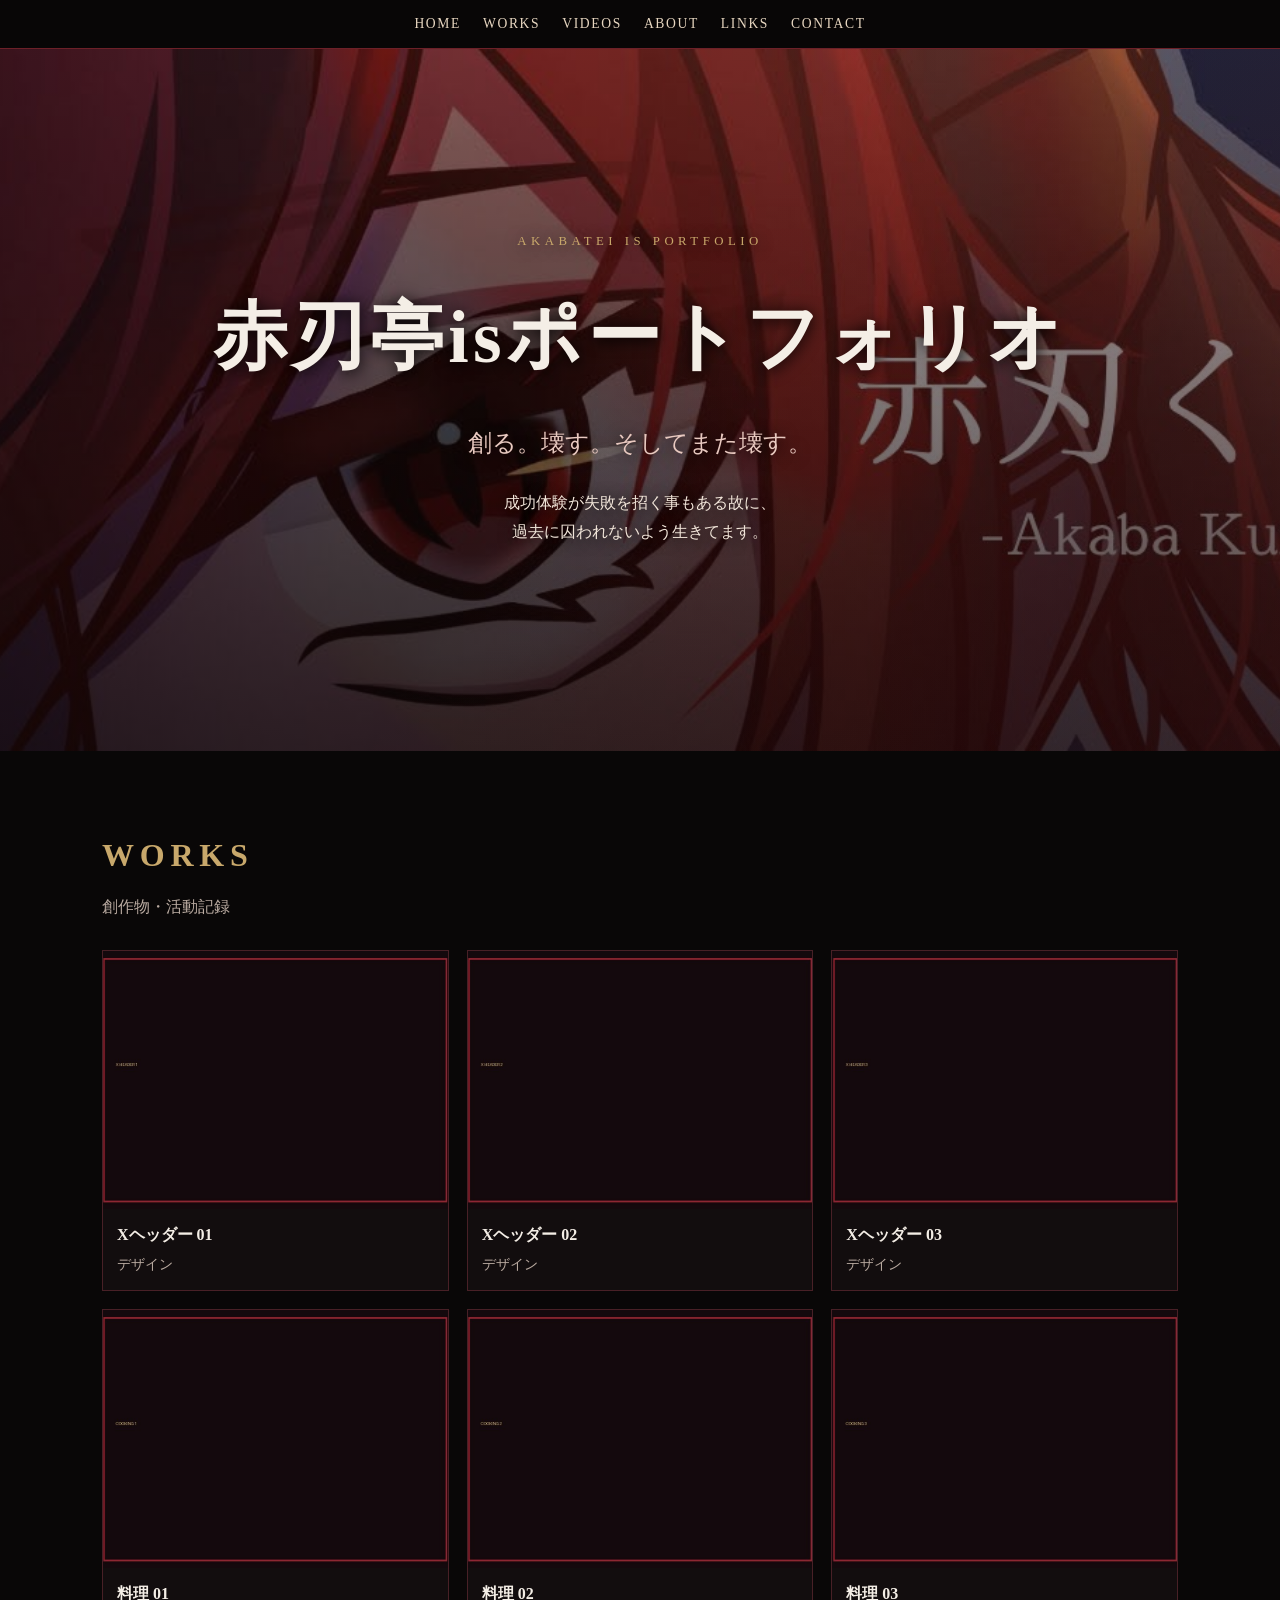
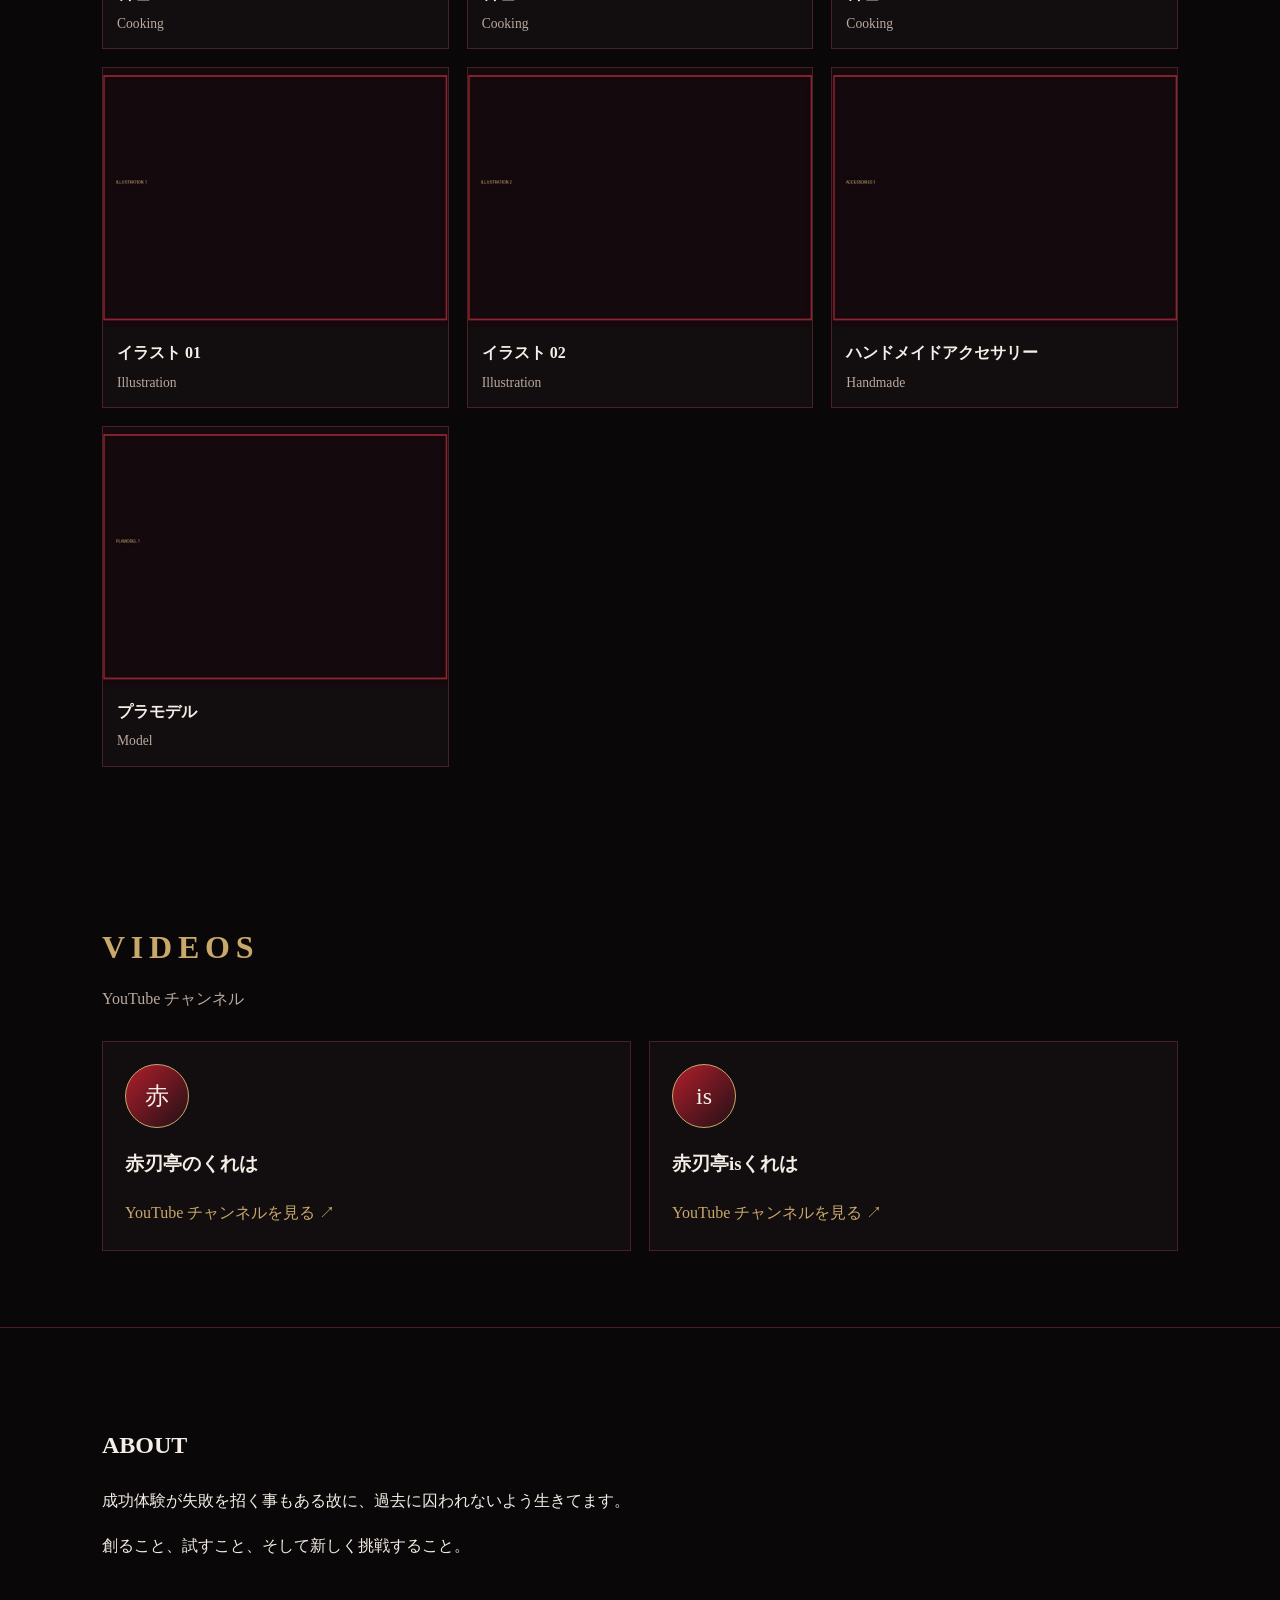
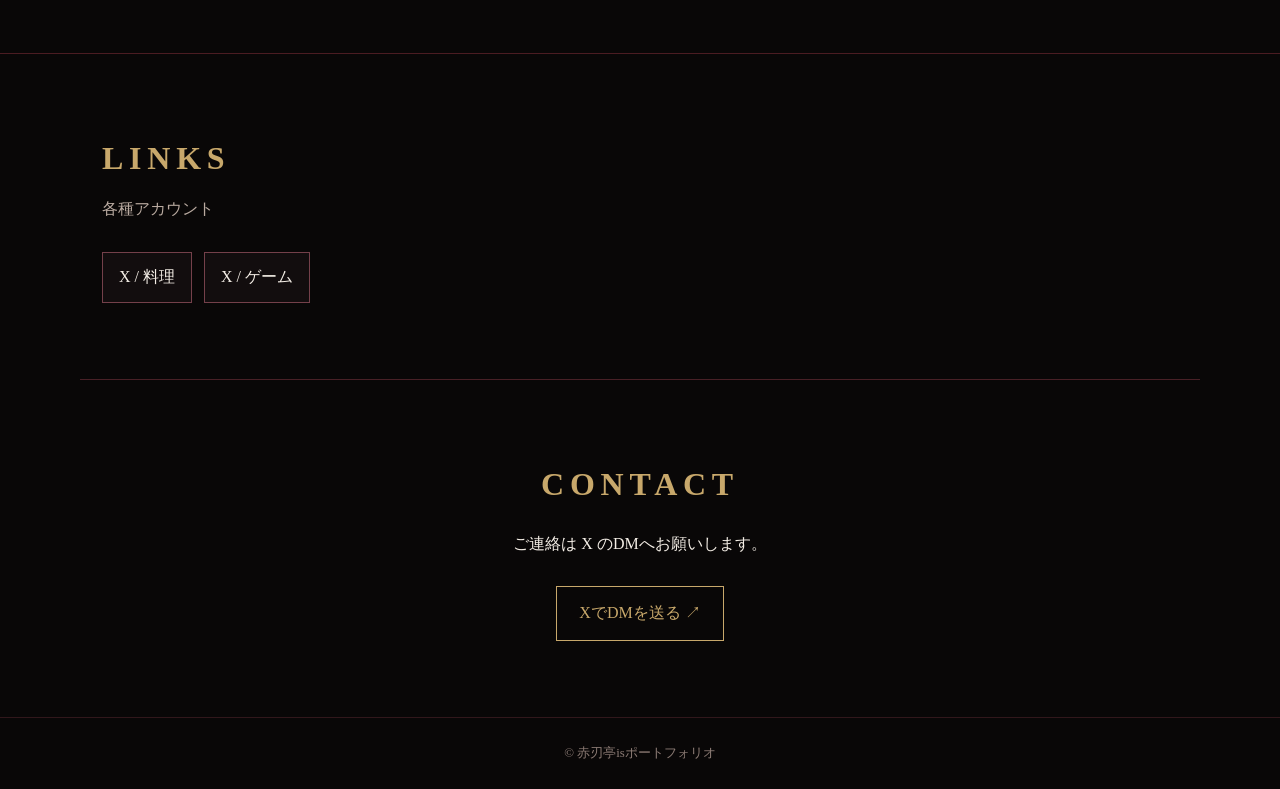
==== commit c60c2cf5: "Add files via upload" ====
--- a/index.html
+++ b/index.html
@@ -1,107 +1,53 @@
-<!DOCTYPE html>
+<!doctype html>
 <html lang="ja">
 <head>
-  <meta charset="UTF-8">
-  <meta name="viewport" content="width=device-width, initial-scale=1">
-  <meta name="theme-color" content="#10090c">
-  <meta name="description" content="赤刃亭isくれはのポートフォリオ。創る。壊す。そしてまた壊す。">
-  <title>赤刃亭isポートフォリオ</title>
-  <style>
-    :root{--black:#10090c;--black-soft:#1b1015;--red:#8f172b;--red-light:#c13a45;--gold:#c9a85b;--gold-light:#ead6a0;--white:#f5eee9;--muted:#b7a5a8;--page-width:1200px;--section-space:110px}
-    *{box-sizing:border-box}html{scroll-behavior:smooth;scroll-padding-top:80px}body{margin:0;background:var(--black);color:var(--white);font-family:"Noto Serif JP","Yu Mincho","Hiragino Mincho ProN",serif;line-height:1.9;overflow-x:hidden}a{color:inherit;text-decoration:none}img{display:block;max-width:100%}.container{width:min(var(--page-width),90%);margin-inline:auto}.section{position:relative;padding:var(--section-space) 0;scroll-margin-top:65px}.section-heading{margin:0 0 12px;color:var(--gold-light);font-size:clamp(30px,5vw,48px);font-weight:500;letter-spacing:.12em}.section-subtitle{margin:0 0 48px;color:var(--muted);font-size:12px;letter-spacing:.24em;text-transform:uppercase}.section-heading::before{content:"◆";display:block;margin-bottom:10px;color:var(--red-light);font-size:12px}
-    #falling-leaves{position:fixed;inset:0;z-index:20;overflow:hidden;pointer-events:none}.leaf{position:absolute;top:-50px;left:0;width:var(--size);height:calc(var(--size)*1.35);opacity:var(--opacity);background:var(--leaf-color);border-radius:100% 0 100% 0;transform:rotate(var(--rotation));animation:leaf-fall var(--duration) linear var(--delay) infinite;will-change:transform}.leaf.shape-1{border-radius:0 80% 0 80%;clip-path:polygon(50% 0,100% 35%,75% 65%,100% 100%,35% 80%,0 40%)}.leaf.shape-2{border-radius:50% 0 50% 0;clip-path:polygon(50% 0,100% 25%,82% 65%,100% 90%,48% 100%,0 70%,18% 30%)}.leaf.shape-3{clip-path:polygon(50% 0,66% 28%,100% 18%,83% 48%,100% 70%,63% 68%,50% 100%,35% 68%,0 75%,18% 45%,0 20%,35% 28%)}.leaf.shape-4{border-radius:80% 0 80% 0;clip-path:polygon(50% 0,100% 45%,70% 100%,0 65%)}
-    @keyframes leaf-fall{0%{transform:translate3d(0,-5vh,0) rotate(var(--rotation))}25%{transform:translate3d(var(--sway),25vh,0) rotate(calc(var(--rotation) + 100deg))}50%{transform:translate3d(calc(var(--sway)*-.7),55vh,0) rotate(calc(var(--rotation) + 210deg))}75%{transform:translate3d(var(--sway),80vh,0) rotate(calc(var(--rotation) + 300deg))}100%{transform:translate3d(calc(var(--sway)*-.5),115vh,0) rotate(calc(var(--rotation) + 420deg))}}
-    .site-header{position:fixed;z-index:50;top:0;left:0;width:100%;background:rgba(16,9,12,.86);border-bottom:1px solid rgba(201,168,91,.24);backdrop-filter:blur(12px)}.header-inner{width:min(1400px,94%);min-height:68px;margin:auto;display:flex;align-items:center;justify-content:space-between;gap:20px}.brand{color:var(--gold-light);font-size:15px;letter-spacing:.07em;white-space:nowrap}.nav-list{display:flex;align-items:center;justify-content:flex-end;gap:clamp(12px,2vw,28px);padding:0;margin:0;list-style:none}.nav-list a{position:relative;display:block;padding:22px 0;color:#e4d8d6;font-size:11px;letter-spacing:.13em;transition:color .25s}.nav-list a:hover{color:var(--gold-light)}.nav-list a::after{content:"";position:absolute;right:0;bottom:15px;left:0;height:1px;background:var(--gold);transform:scaleX(0);transform-origin:left;transition:transform .25s}.nav-list a:hover::after{transform:scaleX(1)}
-    .hero{position:relative;display:grid;min-height:max(650px,100svh);place-items:center;overflow:hidden;background:linear-gradient(90deg,rgba(15,5,10,.25),rgba(15,5,10,.1) 50%,rgba(15,5,10,.65)),linear-gradient(0deg,var(--black),transparent 28%,rgba(15,5,10,.05) 70%,rgba(15,5,10,.4)),url("assets/top-background.jpg") center center/cover no-repeat}.hero::before{content:"";position:absolute;inset:15px;border:1px solid rgba(201,168,91,.32);pointer-events:none}.hero-content{position:relative;z-index:2;width:min(1100px,88%);margin:80px auto 0;text-align:center;text-shadow:0 3px 25px #10090c}.hero-eyebrow{margin:0 0 22px;color:var(--gold-light);font-size:12px;letter-spacing:.38em}.hero h1{margin:0;font-size:clamp(30px,6.5vw,70px);font-weight:500;letter-spacing:.08em;line-height:1.5}.hero-copy{margin:20px 0 0;font-size:clamp(14px,2.3vw,21px);letter-spacing:.13em}.hero-description{margin-top:14px;color:#f0e2dd;font-size:clamp(12px,1.6vw,15px);letter-spacing:.06em}.hero-link{display:inline-flex;align-items:center;justify-content:center;gap:20px;min-width:205px;margin-top:42px;padding:13px 24px;border:1px solid var(--gold);color:var(--gold-light);font-size:12px;letter-spacing:.2em;transition:background .3s,color .3s}.hero-link:hover{background:var(--gold);color:var(--black)}.hero-link span{font-size:18px}
-    .works-section{background:radial-gradient(ellipse at 50% 0,rgba(115,20,39,.18),transparent 60%),var(--black)}.work-category+.work-category{margin-top:65px}.category-title{display:flex;align-items:center;gap:15px;margin:0 0 22px;color:var(--gold-light);font-size:18px;font-weight:400;letter-spacing:.16em}.category-title::after{content:"";height:1px;flex:1;background:linear-gradient(90deg,rgba(201,168,91,.65),transparent)}.works-grid{display:grid;grid-template-columns:repeat(3,minmax(0,1fr));gap:18px}.work-item{position:relative;margin:0;aspect-ratio:4/3;overflow:hidden;background:#24151a;border:1px solid rgba(201,168,91,.2)}.work-item img{width:100%;height:100%;object-fit:cover;transition:transform .6s cubic-bezier(.2,.7,.2,1),filter .4s}.work-item:hover img{transform:scale(1.055);filter:brightness(1.08)}.work-item::after{content:"";position:absolute;inset:0;border:1px solid transparent;transition:border-color .3s;pointer-events:none}.work-item:hover::after{border-color:rgba(234,214,160,.75)}
-    .videos-section{background:#180d12}.video-grid{display:grid;grid-template-columns:repeat(2,minmax(0,1fr));gap:24px}.video-card{position:relative;padding:30px;border:1px solid rgba(201,168,91,.3);background:linear-gradient(140deg,rgba(126,22,43,.2),rgba(16,9,12,.4));transition:border-color .3s,transform .3s}.video-card:hover{border-color:var(--gold);transform:translateY(-4px)}.account-icon{display:grid;width:72px;height:72px;place-items:center;margin-bottom:22px;border:1px solid var(--gold);border-radius:50%;background:rgba(16,9,12,.65);color:var(--gold-light)}.account-icon svg{width:36px;height:36px}.account-type{margin:0 0 5px;color:var(--gold);font-size:11px;letter-spacing:.2em}.video-card h3{margin:0 0 16px;font-size:20px;font-weight:400}.account-url{display:block;overflow-wrap:anywhere;color:var(--muted);font-family:sans-serif;font-size:12px;line-height:1.8}.account-button{display:inline-flex;align-items:center;gap:12px;margin-top:22px;padding:10px 0;color:var(--gold-light);font-size:12px;letter-spacing:.12em}.account-button span{transition:transform .2s}.account-button:hover span{transform:translateX(5px)}
-    .about-section{background:linear-gradient(90deg,rgba(16,9,12,.95),rgba(16,9,12,.78)),url("assets/about-bg.jpg") center/cover no-repeat,var(--black)}.about-inner{max-width:800px}.about-text{padding-left:25px;border-left:2px solid var(--red);color:#e4d8d6;font-size:clamp(14px,2vw,17px);line-height:2.5}.about-emphasis{margin-top:25px;color:var(--gold-light);font-size:13px;letter-spacing:.12em}
-    .links-section{background:var(--black-soft)}.social-grid{display:grid;grid-template-columns:repeat(2,minmax(0,1fr));gap:18px}.social-card{display:flex;align-items:center;gap:20px;min-width:0;padding:25px;border:1px solid rgba(201,168,91,.25);transition:background .3s,border-color .3s}.social-card:hover{background:rgba(143,23,43,.15);border-color:var(--gold)}.social-icon{display:grid;flex:0 0 52px;width:52px;height:52px;place-items:center;border-radius:50%;background:#25151b;color:var(--gold-light)}.social-icon svg{width:25px;height:25px}.social-info{min-width:0}.social-info h3{margin:0;font-size:15px;font-weight:400}.social-info p{margin:4px 0 0;color:var(--muted);font-family:sans-serif;font-size:12px;overflow-wrap:anywhere}
-    .contact-section{padding:100px 0 120px;text-align:center;background:radial-gradient(ellipse at 50% 100%,rgba(143,23,43,.25),transparent 65%),var(--black)}.contact-section .section-subtitle{margin-bottom:25px}.contact-copy{margin-bottom:32px;color:#d7c8c7;font-size:14px}.contact-button{display:inline-flex;align-items:center;justify-content:center;gap:15px;min-width:240px;padding:16px 28px;border:1px solid var(--gold);background:var(--red);color:var(--white);font-size:13px;letter-spacing:.15em;transition:background .3s}.contact-button:hover{background:#a92338}.contact-button svg{width:20px;height:20px}.site-footer{padding:28px 5%;border-top:1px solid rgba(201,168,91,.25);text-align:center;background:#0b0608}.footer-brand{color:var(--gold-light);font-size:14px;letter-spacing:.12em}.copyright{margin:8px 0 0;color:#8c7c80;font-family:sans-serif;font-size:10px;letter-spacing:.08em}
-    @media(max-width:760px){:root{--section-space:75px}.header-inner{width:100%;min-height:auto;display:block;padding:10px 12px 0}.brand{display:block;text-align:center;font-size:13px;line-height:1.8}.nav-list{justify-content:center;flex-wrap:wrap;gap:0 17px}.nav-list a{padding:8px 0 10px;font-size:10px}.nav-list a::after{bottom:5px}.hero{min-height:100svh;background-position:43% center}.hero::before{inset:8px}.hero-content{width:90%;margin-top:100px}.hero h1{font-size:clamp(26px,7vw,44px)}.hero-eyebrow{font-size:10px;letter-spacing:.22em}.hero-copy{font-size:14px}.hero-description{font-size:12px;line-height:2.1}.section-heading{font-size:32px}.section-subtitle{margin-bottom:32px}.works-grid{grid-template-columns:repeat(2,minmax(0,1fr));gap:10px}.work-category+.work-category{margin-top:42px}.category-title{font-size:15px}.video-grid,.social-grid{grid-template-columns:repeat(2,minmax(0,1fr));gap:12px}.video-card{padding:17px 13px}.account-icon{width:54px;height:54px;margin-bottom:14px}.account-icon svg{width:28px;height:28px}.video-card h3{font-size:15px;line-height:1.7}.account-url{font-size:10px}.account-button{gap:5px;font-size:10px}.social-card{display:block;padding:15px 12px}.social-icon{margin-bottom:12px}.social-info h3{font-size:13px}.social-info p{font-size:10px}.about-text{padding-left:17px;font-size:14px;line-height:2.3}}
-    @media(prefers-reduced-motion:reduce){html{scroll-behavior:auto}#falling-leaves{display:none}*,*::before,*::after{animation-duration:.01ms!important;animation-iteration-count:1!important;transition-duration:.01ms!important}}
-  </style>
+<meta charset="utf-8">
+<meta name="viewport" content="width=device-width, initial-scale=1">
+<title>赤刃亭isポートフォリオ</title>
+<meta name="description" content="赤刃亭isポートフォリオ。創る。壊す。そしてまた壊す。">
+<style>
+:root{--bg:#090707;--red:#9f1826;--gold:#c8a86b;--text:#f4eee6;--muted:#b9aaa0}
+*{box-sizing:border-box}html{scroll-behavior:smooth}body{margin:0;background:var(--bg);color:var(--text);font-family:"Yu Mincho","Hiragino Mincho ProN",serif;line-height:1.8}
+a{color:inherit;text-decoration:none}.nav{position:sticky;top:0;z-index:10;background:#090707eF;border-bottom:1px solid #6d2028;backdrop-filter:blur(10px)}
+.nav-inner{max-width:1120px;margin:auto;display:flex;gap:22px;justify-content:center;flex-wrap:wrap;padding:12px}.nav a{font-size:.85rem;letter-spacing:.12em;color:#e7d6c0}.nav a:hover{color:var(--gold)}
+.hero{min-height:78vh;display:grid;place-items:center;text-align:center;padding:80px 20px;background:linear-gradient(#09070755,#090707bb),url("assets/top-background.jpg") center/cover no-repeat;position:relative;overflow:hidden}
+.hero:after{content:"";position:absolute;inset:0;background:linear-gradient(120deg,transparent 45%,#8f152122);pointer-events:none}
+.hero-content{position:relative;z-index:1;text-shadow:0 2px 16px #000}.eyebrow{letter-spacing:.35em;color:var(--gold);font-size:.8rem}.hero h1{font-size:clamp(2rem,6vw,4.6rem);margin:.25em 0;letter-spacing:.06em}.subtitle{font-size:clamp(1rem,2.6vw,1.5rem);color:#e8c9c0}.quote{max-width:700px;margin:24px auto;color:#f1e5d9}
+section{max-width:1120px;margin:auto;padding:76px 22px}section h2{font-size:2rem;letter-spacing:.18em;margin:0 0 8px;color:var(--gold)}.lead{color:var(--muted);margin:0 0 28px}
+.works{display:grid;grid-template-columns:repeat(3,minmax(0,1fr));gap:18px}.work{border:1px solid #482026;background:#120d0e;overflow:hidden}.work img{display:block;width:100%;aspect-ratio:4/3;object-fit:cover;background:#211518}.work .meta{padding:12px 14px}.work h3{margin:0;font-size:1rem}.work p{margin:3px 0 0;color:var(--muted);font-size:.85rem}
+.videos{display:grid;grid-template-columns:repeat(2,minmax(0,1fr));gap:18px}.video-card{padding:22px;border:1px solid #482026;background:#120d0e}.channel-icon{width:64px;height:64px;border-radius:50%;display:grid;place-items:center;background:linear-gradient(135deg,#b11e2c,#211015);border:1px solid var(--gold);font-size:1.5rem;margin-bottom:12px}.video-card a,.social a{color:var(--gold);overflow-wrap:anywhere}
+.about{max-width:none;margin:0;background:linear-gradient(#090707bd,#090707e8),url("assets/about-bg.jpg") center/cover fixed no-repeat;border-block:1px solid #4b1c22}.about-inner{max-width:1120px;margin:auto;padding:76px 22px}.about-inner p{max-width:760px}
+.links{display:flex;flex-wrap:wrap;gap:12px}.links a{padding:10px 16px;border:1px solid #74404a;background:#120d0e}.contact{border-top:1px solid #482026;text-align:center}.contact a{display:inline-block;margin-top:12px;padding:12px 22px;border:1px solid var(--gold);color:var(--gold)}
+footer{text-align:center;padding:24px;color:#8d7c75;font-size:.8rem;border-top:1px solid #31171b}
+@media(max-width:700px){.works{grid-template-columns:repeat(2,minmax(0,1fr));gap:10px}.videos{grid-template-columns:1fr}section{padding:54px 16px}.nav-inner{gap:12px}.nav a{font-size:.75rem}.about{background-attachment:scroll}}
+</style>
 </head>
 <body>
-  <div id="falling-leaves" aria-hidden="true"></div>
-  <header class="site-header"><div class="header-inner">
-    <a class="brand" href="#home">赤刃亭isポートフォリオ</a>
-    <nav aria-label="メインナビゲーション"><ul class="nav-list">
-      <li><a href="#home">HOME</a></li><li><a href="#works">WORKS</a></li><li><a href="#videos">VIDEOS</a></li><li><a href="#about">ABOUT</a></li><li><a href="#links">LINKS</a></li><li><a href="#contact">CONTACT</a></li>
-    </ul></nav>
-  </div></header>
-  <main>
-    <section class="hero" id="home"><div class="hero-content">
-      <p class="hero-eyebrow">AKABATEI IS KUREHA</p>
-      <h1>赤刃亭isポートフォリオ</h1>
-      <p class="hero-copy">創る。壊す。そしてまた壊す。</p>
-      <p class="hero-description">成功体験が失敗を招く事もある故に、<br>過去に囚われないよう生きてます。</p>
-      <a class="hero-link" href="#works">VIEW WORKS <span aria-hidden="true">↘</span></a>
-    </div></section>
-    <section class="section works-section" id="works"><div class="container">
-      <h2 class="section-heading">WORKS</h2><p class="section-subtitle">創作物一覧</p>
-      <div class="work-category"><h3 class="category-title">X HEADER</h3><div class="works-grid">
-        <figure class="work-item"><img src="assets/works/header-01.jpg" alt="Xヘッダー作品 1" loading="lazy"></figure>
-        <figure class="work-item"><img src="assets/works/header-02.jpg" alt="Xヘッダー作品 2" loading="lazy"></figure>
-        <figure class="work-item"><img src="assets/works/header-03.jpg" alt="Xヘッダー作品 3" loading="lazy"></figure>
-      </div></div>
-      <div class="work-category"><h3 class="category-title">COOKING</h3><div class="works-grid">
-        <figure class="work-item"><img src="assets/works/cooking-01.jpg" alt="料理作品 1" loading="lazy"></figure>
-        <figure class="work-item"><img src="assets/works/cooking-02.jpg" alt="料理作品 2" loading="lazy"></figure>
-        <figure class="work-item"><img src="assets/works/cooking-03.jpg" alt="料理作品 3" loading="lazy"></figure>
-      </div></div>
-      <div class="work-category"><h3 class="category-title">ILLUSTRATION</h3><div class="works-grid">
-        <figure class="work-item"><img src="assets/works/art-01.jpg" alt="イラスト作品 1" loading="lazy"></figure>
-        <figure class="work-item"><img src="assets/works/art-02.jpg" alt="イラスト作品 2" loading="lazy"></figure>
-      </div></div>
-      <div class="work-category"><h3 class="category-title">HANDMADE ACCESSORIES</h3><div class="works-grid">
-        <figure class="work-item"><img src="assets/works/accessory-01.jpg" alt="ハンドメイドアクセサリー作品" loading="lazy"></figure>
-      </div></div>
-      <div class="work-category"><h3 class="category-title">PLASTIC MODELS</h3><div class="works-grid">
-        <figure class="work-item"><img src="assets/works/model-01.jpg" alt="プラモデル作品" loading="lazy"></figure>
-      </div></div>
-    </div></section>
-    <section class="section videos-section" id="videos"><div class="container">
-      <h2 class="section-heading">VIDEOS</h2><p class="section-subtitle">YouTube Channels</p>
-      <div class="video-grid">
-        <article class="video-card"><div class="account-icon" aria-hidden="true"><svg viewBox="0 0 24 24" fill="none"><rect x="2" y="5" width="20" height="14" rx="4" fill="#c9a85b"/><path d="M10 9L16 12L10 15V9Z" fill="#10090c"/></svg></div><p class="account-type">YOUTUBE / COOKING</p><h3>赤刃亭のくれは</h3>
-          <a class="account-url" href="https://www.youtube.com/@%E8%B5%A4%E5%88%83%E4%BA%AD%E3%81%AE%E3%81%8F%E3%82%8C%E3%81%AF" target="_blank" rel="noopener noreferrer">youtube.com/@赤刃亭のくれは</a>
-          <a class="account-button" href="https://www.youtube.com/@%E8%B5%A4%E5%88%83%E4%BA%AD%E3%81%AE%E3%81%8F%E3%82%8C%E3%81%AF" target="_blank" rel="noopener noreferrer">チャンネルを見る <span>↗</span></a>
-        </article>
-        <article class="video-card"><div class="account-icon" aria-hidden="true"><svg viewBox="0 0 24 24" fill="none"><rect x="2" y="5" width="20" height="14" rx="4" fill="#c9a85b"/><path d="M10 9L16 12L10 15V9Z" fill="#10090c"/></svg></div><p class="account-type">YOUTUBE / GAMING</p><h3>赤刃亭isくれは</h3>
-          <a class="account-url" href="https://www.youtube.com/@%E8%B5%A4%E5%88%83%E4%BA%ADis%E3%81%8F%E3%82%8C%E3%81%AF" target="_blank" rel="noopener noreferrer">youtube.com/@赤刃亭isくれは</a>
-          <a class="account-button" href="https://www.youtube.com/@%E8%B5%A4%E5%88%83%E4%BA%ADis%E3%81%8F%E3%82%8C%E3%81%AF" target="_blank" rel="noopener noreferrer">チャンネルを見る <span>↗</span></a>
-        </article>
-      </div>
-    </div></section>
-    <section class="section about-section" id="about"><div class="container"><div class="about-inner">
-      <h2 class="section-heading">ABOUT</h2><p class="section-subtitle">赤刃亭isくれはについて</p>
-      <div class="about-text">赤刃亭isくれはのポートフォリオへようこそ。<br>ここでは、境界無く作ってきた創作物を紹介しています。<br>気が付くと何にでも手を出していますよ。<br>お気を付け遊ばせ？</div>
-      <p class="about-emphasis">創る。壊す。そしてまた壊す。</p>
-    </div></div></section>
-    <section class="section links-section" id="links"><div class="container">
-      <h2 class="section-heading">LINKS</h2><p class="section-subtitle">各種リンク</p>
-      <div class="social-grid">
-        <a class="social-card" href="https://x.com/kurehanizumu" target="_blank" rel="noopener noreferrer"><div class="social-icon" aria-hidden="true"><svg viewBox="0 0 24 24" fill="currentColor"><path d="M18.9 2H22l-6.8 7.8L23.2 22h-6.3L12 14.6 5.5 22H2.3l7.3-8.4L1.8 2h6.5l4.5 6.8L18.9 2Zm-1.1 17.9h1.7L7.3 4H5.5l12.3 15.9Z"/></svg></div><div class="social-info"><h3>X / 料理アカウント</h3><p>@kurehanizumu</p></div></a>
-        <a class="social-card" href="https://x.com/noukinn_o" target="_blank" rel="noopener noreferrer"><div class="social-icon" aria-hidden="true"><svg viewBox="0 0 24 24" fill="currentColor"><path d="M18.9 2H22l-6.8 7.8L23.2 22h-6.3L12 14.6 5.5 22H2.3l7.3-8.4L1.8 2h6.5l4.5 6.8L18.9 2Zm-1.1 17.9h1.7L7.3 4H5.5l12.3 15.9Z"/></svg></div><div class="social-info"><h3>X / ゲームアカウント</h3><p>@noukinn_o</p></div></a>
-      </div>
-    </div></section>
-    <section class="section contact-section" id="contact"><div class="container">
-      <h2 class="section-heading">CONTACT</h2><p class="section-subtitle">お気軽にご連絡ください</p>
-      <p class="contact-copy">ご連絡・ご相談はXのDMまで。</p>
-      <a class="contact-button" href="https://x.com/kurehanizumu" target="_blank" rel="noopener noreferrer">XでDMを送る
-        <svg viewBox="0 0 24 24" fill="currentColor" aria-hidden="true"><path d="M18.9 2H22l-6.8 7.8L23.2 22h-6.3L12 14.6 5.5 22H2.3l7.3-8.4L1.8 2h6.5l4.5 6.8L18.9 2Zm-1.1 17.9h1.7L7.3 4H5.5l12.3 15.9Z"/></svg>
-      </a>
-    </div></section>
-  </main>
-  <footer class="site-footer"><a class="footer-brand" href="#home">赤刃亭isポートフォリオ</a><p class="copyright">© <span id="year"></span> AKABATEI IS KUREHA</p></footer>
-  <script>
-    const LEAF_COUNT=32;
-    const leafColors=["#8f172b","#b52b31","#d15b35","#c9a85b","#76202a","#e0a14c"];
-    const leafContainer=document.getElementById("falling-leaves");
-    const reduceMotion=window.matchMedia("(prefers-reduced-motion: reduce)").matches;
-    if(!reduceMotion){for(let i=0;i<LEAF_COUNT;i++){const leaf=document.createElement("span");const size=9+Math.random()*17;const duration=15+Math.random()*22;const delay=-(Math.random()*duration);const sway=25+Math.random()*115;const rotation=Math.floor(Math.random()*360);const opacity=.25+Math.random()*.5;const shape=Math.floor(Math.random()*4);const color=leafColors[Math.floor(Math.random()*leafColors.length)];leaf.className=`leaf shape-${shape}`;leaf.style.left=`${Math.random()*100}%`;leaf.style.setProperty("--size",`${size}px`);leaf.style.setProperty("--duration",`${duration}s`);leaf.style.setProperty("--delay",`${delay}s`);leaf.style.setProperty("--sway",`${sway}px`);leaf.style.setProperty("--rotation",`${rotation}deg`);leaf.style.setProperty("--opacity",opacity);leaf.style.setProperty("--leaf-color",color);leafContainer.appendChild(leaf);}}
-    document.getElementById("year").textContent=new Date().getFullYear();
-  </script>
-</body>
-</html>
+<nav class="nav"><div class="nav-inner">
+<a href="#home">HOME</a><a href="#works">WORKS</a><a href="#videos">VIDEOS</a><a href="#about">ABOUT</a><a href="#links">LINKS</a><a href="#contact">CONTACT</a>
+</div></nav>
+<header class="hero" id="home"><div class="hero-content">
+<div class="eyebrow">AKABATEI IS PORTFOLIO</div><h1>赤刃亭isポートフォリオ</h1><div class="subtitle">創る。壊す。そしてまた壊す。</div>
+<p class="quote">成功体験が失敗を招く事もある故に、<br>過去に囚われないよう生きてます。</p>
+</div></header>
+<section id="works"><h2>WORKS</h2><p class="lead">創作物・活動記録</p><div class="works">
+<article class="work"><img src="assets/works/x-header-1.jpg" alt="Xヘッダー作品1"><div class="meta"><h3>Xヘッダー 01</h3><p>デザイン</p></div></article>
+<article class="work"><img src="assets/works/x-header-2.jpg" alt="Xヘッダー作品2"><div class="meta"><h3>Xヘッダー 02</h3><p>デザイン</p></div></article>
+<article class="work"><img src="assets/works/x-header-3.jpg" alt="Xヘッダー作品3"><div class="meta"><h3>Xヘッダー 03</h3><p>デザイン</p></div></article>
+<article class="work"><img src="assets/works/cooking-1.jpg" alt="料理作品1"><div class="meta"><h3>料理 01</h3><p>Cooking</p></div></article>
+<article class="work"><img src="assets/works/cooking-2.jpg" alt="料理作品2"><div class="meta"><h3>料理 02</h3><p>Cooking</p></div></article>
+<article class="work"><img src="assets/works/cooking-3.jpg" alt="料理作品3"><div class="meta"><h3>料理 03</h3><p>Cooking</p></div></article>
+<article class="work"><img src="assets/works/illustration-1.jpg" alt="イラスト作品1"><div class="meta"><h3>イラスト 01</h3><p>Illustration</p></div></article>
+<article class="work"><img src="assets/works/illustration-2.jpg" alt="イラスト作品2"><div class="meta"><h3>イラスト 02</h3><p>Illustration</p></div></article>
+<article class="work"><img src="assets/works/accessories-1.jpg" alt="ハンドメイドアクセサリー"><div class="meta"><h3>ハンドメイドアクセサリー</h3><p>Handmade</p></div></article>
+<article class="work"><img src="assets/works/plamodel-1.jpg" alt="プラモデル"><div class="meta"><h3>プラモデル</h3><p>Model</p></div></article>
+</div></section>
+<section id="videos"><h2>VIDEOS</h2><p class="lead">YouTube チャンネル</p><div class="videos">
+<div class="video-card"><div class="channel-icon">赤</div><h3>赤刃亭のくれは</h3><a href="https://www.youtube.com/@%E8%B5%A4%E5%88%83%E4%BA%AD%E3%81%AE%E3%81%8F%E3%82%8C%E3%81%AF" target="_blank" rel="noopener">YouTube チャンネルを見る ↗</a></div>
+<div class="video-card"><div class="channel-icon">is</div><h3>赤刃亭isくれは</h3><a href="https://www.youtube.com/@%E8%B5%A4%E5%88%83%E4%BA%ADis%E3%81%8F%E3%82%8C%E3%81%AF" target="_blank" rel="noopener">YouTube チャンネルを見る ↗</a></div>
+</div></section>
+<div class="about" id="about"><div class="about-inner"><h2>ABOUT</h2><p>成功体験が失敗を招く事もある故に、過去に囚われないよう生きてます。</p><p>創ること、試すこと、そして新しく挑戦すること。</p></div></div>
+<section id="links"><h2>LINKS</h2><p class="lead">各種アカウント</p><div class="links"><a href="https://x.com/kurehanizumu" target="_blank" rel="noopener">X / 料理</a><a href="https://x.com/noukinn_o" target="_blank" rel="noopener">X / ゲーム</a></div></section>
+<section id="contact" class="contact"><h2>CONTACT</h2><p>ご連絡は X のDMへお願いします。</p><a href="https://x.com/kurehanizumu" target="_blank" rel="noopener">XでDMを送る ↗</a></section>
+<footer>© 赤刃亭isポートフォリオ</footer>
+</body></html>
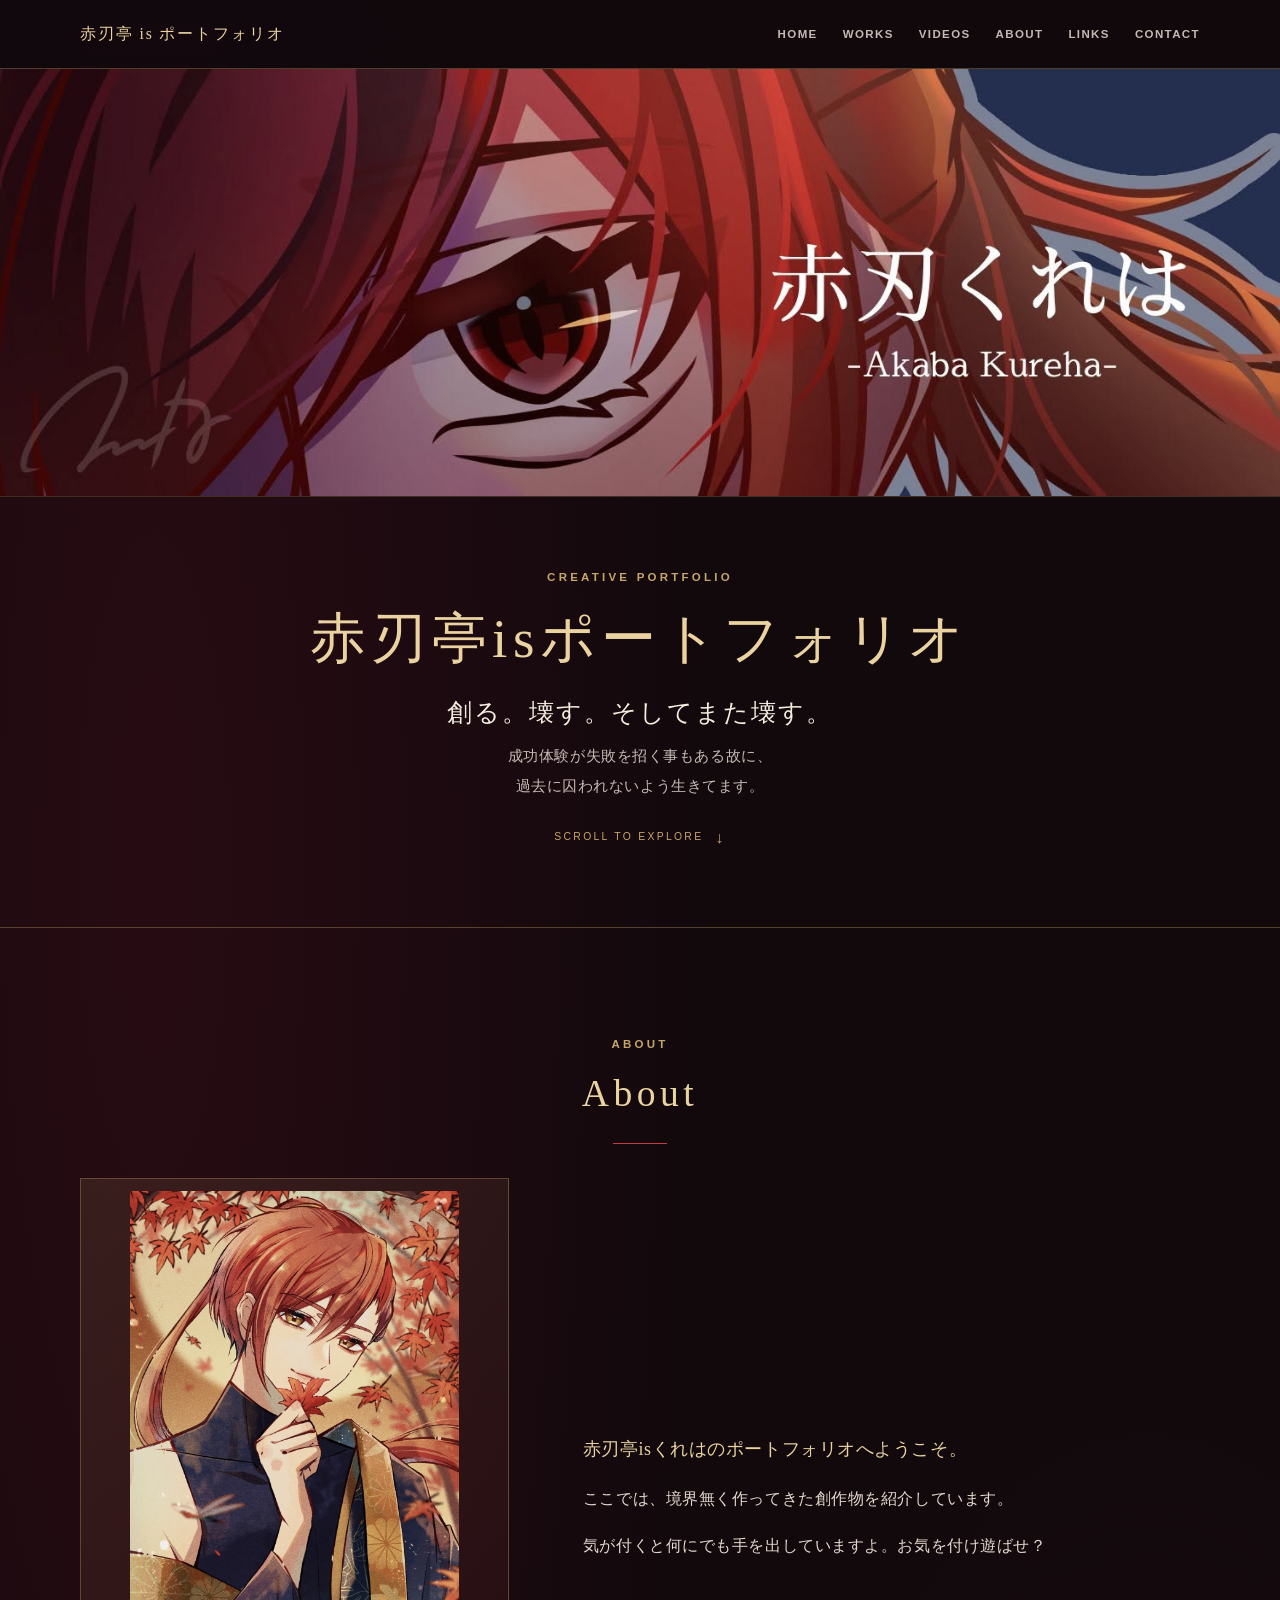
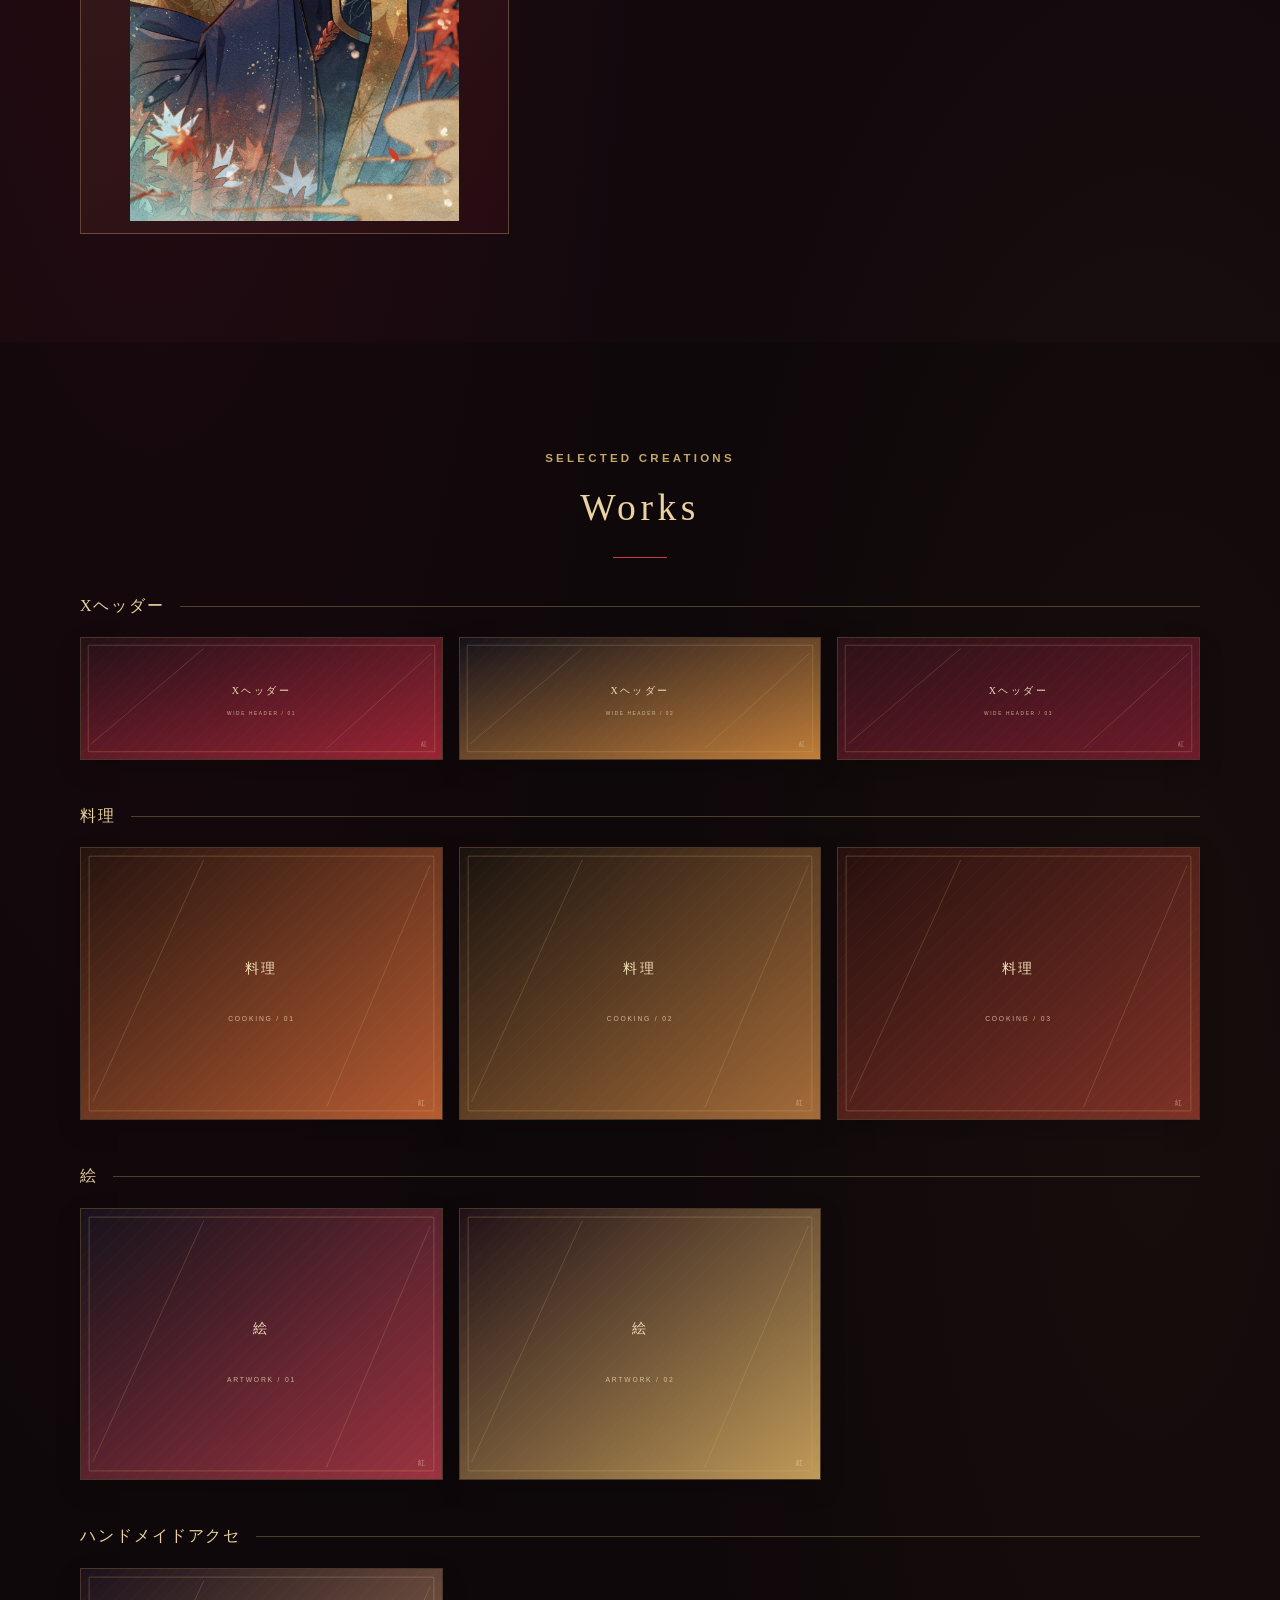
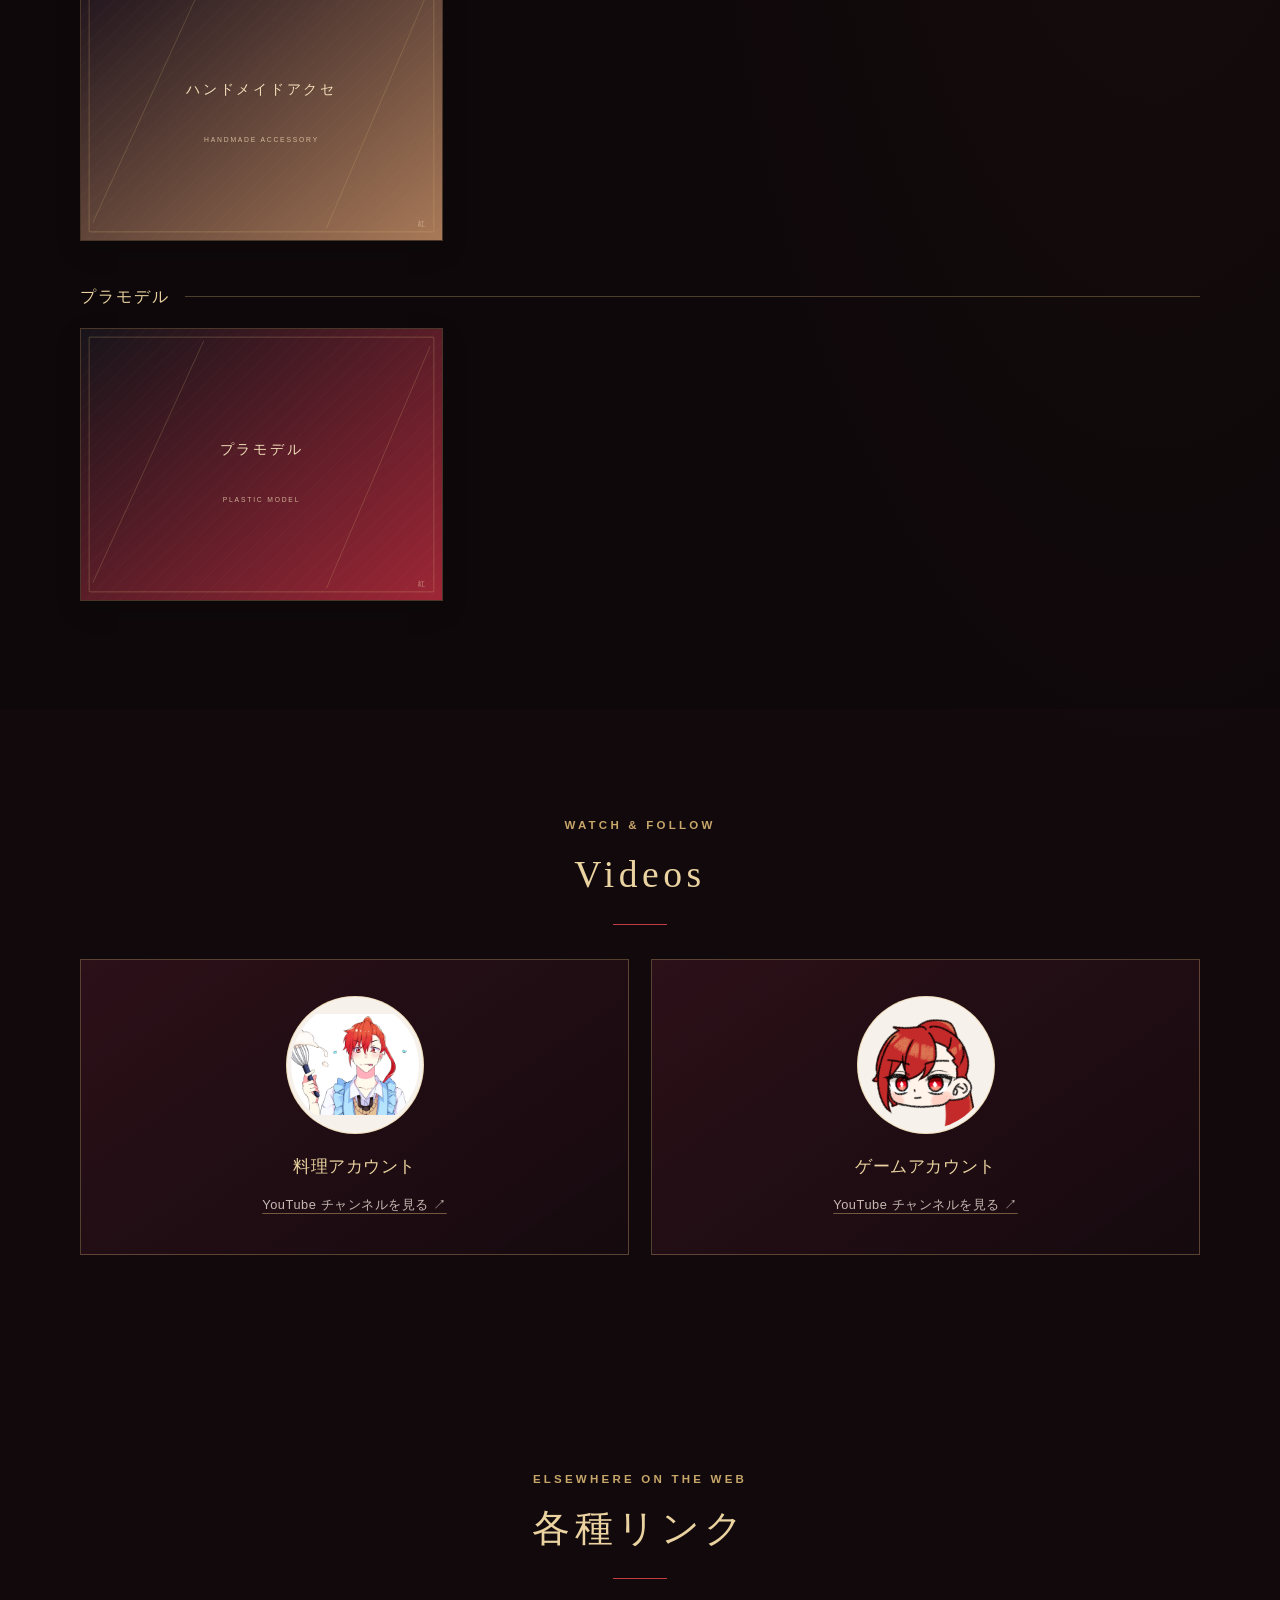
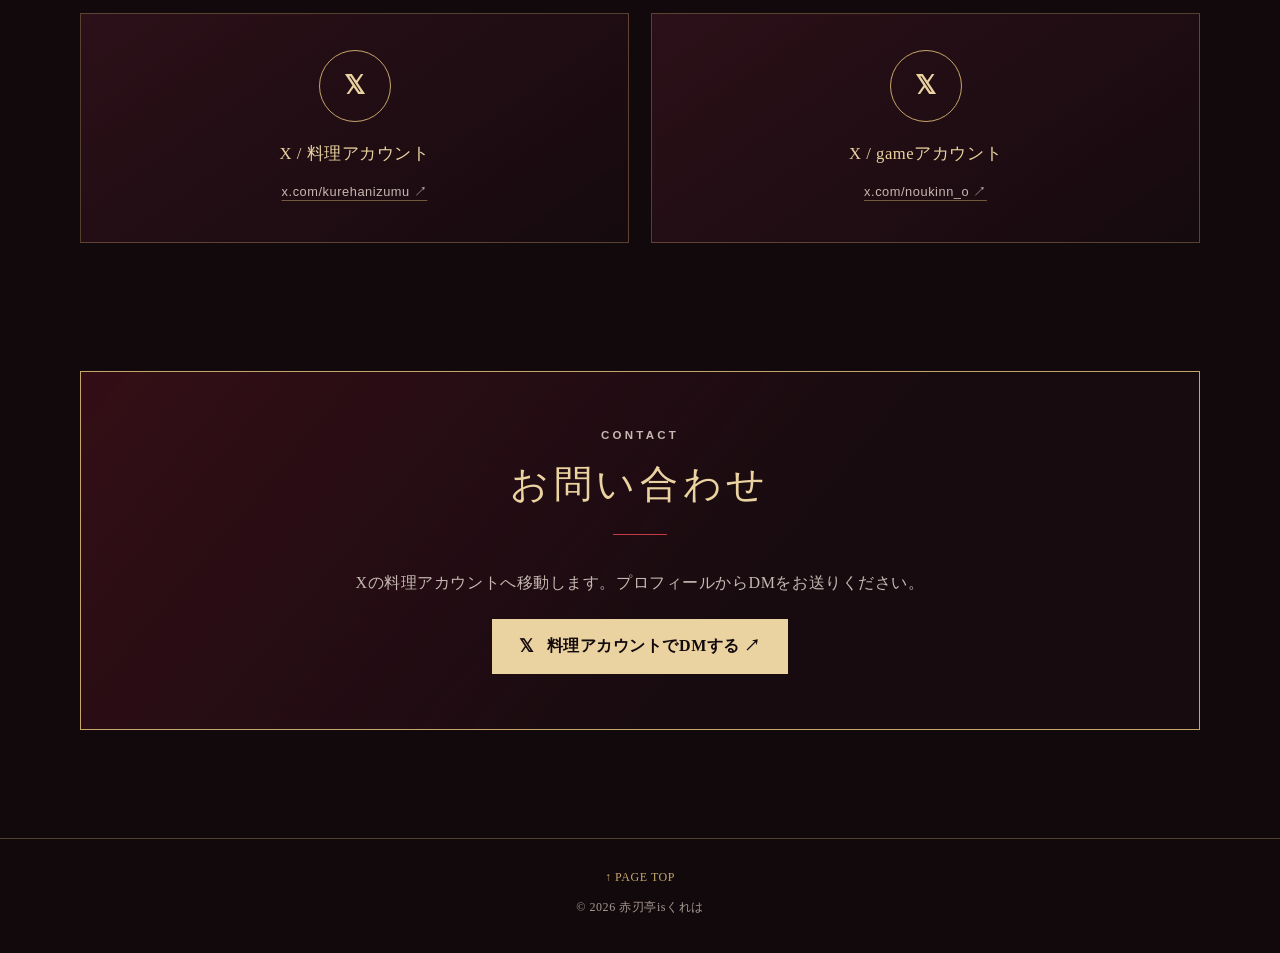
==== commit 41e9368c: "Add files via upload" ====
--- a/index.html
+++ b/index.html
@@ -1,53 +1,610 @@
 <!doctype html>
 <html lang="ja">
 <head>
-<meta charset="utf-8">
-<meta name="viewport" content="width=device-width, initial-scale=1">
-<title>赤刃亭isポートフォリオ</title>
-<meta name="description" content="赤刃亭isポートフォリオ。創る。壊す。そしてまた壊す。">
-<style>
-:root{--bg:#090707;--red:#9f1826;--gold:#c8a86b;--text:#f4eee6;--muted:#b9aaa0}
-*{box-sizing:border-box}html{scroll-behavior:smooth}body{margin:0;background:var(--bg);color:var(--text);font-family:"Yu Mincho","Hiragino Mincho ProN",serif;line-height:1.8}
-a{color:inherit;text-decoration:none}.nav{position:sticky;top:0;z-index:10;background:#090707eF;border-bottom:1px solid #6d2028;backdrop-filter:blur(10px)}
-.nav-inner{max-width:1120px;margin:auto;display:flex;gap:22px;justify-content:center;flex-wrap:wrap;padding:12px}.nav a{font-size:.85rem;letter-spacing:.12em;color:#e7d6c0}.nav a:hover{color:var(--gold)}
-.hero{min-height:78vh;display:grid;place-items:center;text-align:center;padding:80px 20px;background:linear-gradient(#09070755,#090707bb),url("assets/top-background.jpg") center/cover no-repeat;position:relative;overflow:hidden}
-.hero:after{content:"";position:absolute;inset:0;background:linear-gradient(120deg,transparent 45%,#8f152122);pointer-events:none}
-.hero-content{position:relative;z-index:1;text-shadow:0 2px 16px #000}.eyebrow{letter-spacing:.35em;color:var(--gold);font-size:.8rem}.hero h1{font-size:clamp(2rem,6vw,4.6rem);margin:.25em 0;letter-spacing:.06em}.subtitle{font-size:clamp(1rem,2.6vw,1.5rem);color:#e8c9c0}.quote{max-width:700px;margin:24px auto;color:#f1e5d9}
-section{max-width:1120px;margin:auto;padding:76px 22px}section h2{font-size:2rem;letter-spacing:.18em;margin:0 0 8px;color:var(--gold)}.lead{color:var(--muted);margin:0 0 28px}
-.works{display:grid;grid-template-columns:repeat(3,minmax(0,1fr));gap:18px}.work{border:1px solid #482026;background:#120d0e;overflow:hidden}.work img{display:block;width:100%;aspect-ratio:4/3;object-fit:cover;background:#211518}.work .meta{padding:12px 14px}.work h3{margin:0;font-size:1rem}.work p{margin:3px 0 0;color:var(--muted);font-size:.85rem}
-.videos{display:grid;grid-template-columns:repeat(2,minmax(0,1fr));gap:18px}.video-card{padding:22px;border:1px solid #482026;background:#120d0e}.channel-icon{width:64px;height:64px;border-radius:50%;display:grid;place-items:center;background:linear-gradient(135deg,#b11e2c,#211015);border:1px solid var(--gold);font-size:1.5rem;margin-bottom:12px}.video-card a,.social a{color:var(--gold);overflow-wrap:anywhere}
-.about{max-width:none;margin:0;background:linear-gradient(#090707bd,#090707e8),url("assets/about-bg.jpg") center/cover fixed no-repeat;border-block:1px solid #4b1c22}.about-inner{max-width:1120px;margin:auto;padding:76px 22px}.about-inner p{max-width:760px}
-.links{display:flex;flex-wrap:wrap;gap:12px}.links a{padding:10px 16px;border:1px solid #74404a;background:#120d0e}.contact{border-top:1px solid #482026;text-align:center}.contact a{display:inline-block;margin-top:12px;padding:12px 22px;border:1px solid var(--gold);color:var(--gold)}
-footer{text-align:center;padding:24px;color:#8d7c75;font-size:.8rem;border-top:1px solid #31171b}
-@media(max-width:700px){.works{grid-template-columns:repeat(2,minmax(0,1fr));gap:10px}.videos{grid-template-columns:1fr}section{padding:54px 16px}.nav-inner{gap:12px}.nav a{font-size:.75rem}.about{background-attachment:scroll}}
-</style>
+  <meta charset="utf-8">
+  <meta name="viewport" content="width=device-width, initial-scale=1">
+  <meta name="theme-color" content="#12090d">
+  <meta name="description" content="赤刃亭isくれはのポートフォリオ。Xヘッダー、料理、絵、ハンドメイドアクセサリー、プラモデルなどの創作物を紹介しています。">
+  <title>赤刃亭isポートフォリオ</title>
+  <style>
+    :root {
+      --ink: #12090d;
+      --ink-soft: #1d0c12;
+      --panel: rgba(29, 12, 18, .87);
+      --red: #8d182b;
+      --red-bright: #c53b42;
+      --gold: #c7a66a;
+      --gold-light: #ead3a0;
+      --paper: #f5eddf;
+      --muted: #c6b9b3;
+      --line: rgba(199, 166, 106, .35);
+      --content: 1120px;
+    }
+
+    * { box-sizing: border-box; }
+    html { scroll-behavior: smooth; scroll-padding-top: 92px; }
+    body {
+      margin: 0;
+      color: var(--paper);
+      background:
+        radial-gradient(ellipse at 12% 15%, rgba(116, 20, 39, .22), transparent 34rem),
+        radial-gradient(ellipse at 90% 47%, rgba(144, 94, 42, .09), transparent 32rem),
+        var(--ink);
+      font-family: "Yu Mincho", "Hiragino Mincho ProN", "Noto Serif JP", Georgia, serif;
+      line-height: 1.8;
+      letter-spacing: .035em;
+      overflow-x: hidden;
+    }
+    a { color: inherit; }
+    a:focus-visible, button:focus-visible { outline: 2px solid var(--gold-light); outline-offset: 4px; }
+    img { max-width: 100%; }
+
+    .site-header {
+      position: sticky;
+      top: 0;
+      z-index: 20;
+      background: rgba(18, 9, 13, .94);
+      border-bottom: 1px solid var(--line);
+      backdrop-filter: blur(12px);
+    }
+    .header-inner {
+      width: min(100% - 32px, var(--content));
+      margin-inline: auto;
+      min-height: 68px;
+      display: flex;
+      align-items: center;
+      justify-content: space-between;
+      gap: 22px;
+    }
+    .brand {
+      flex: 0 0 auto;
+      color: var(--gold-light);
+      text-decoration: none;
+      font-size: .98rem;
+      letter-spacing: .12em;
+      white-space: nowrap;
+    }
+    .main-nav {
+      display: flex;
+      align-items: center;
+      gap: clamp(10px, 2vw, 25px);
+      overflow-x: auto;
+      scrollbar-width: none;
+    }
+    .main-nav::-webkit-scrollbar { display: none; }
+    .main-nav a {
+      position: relative;
+      flex: 0 0 auto;
+      padding: 21px 0 19px;
+      color: var(--muted);
+      font: 600 .72rem/1.2 Arial, sans-serif;
+      letter-spacing: .12em;
+      text-decoration: none;
+    }
+    .main-nav a::after {
+      content: "";
+      position: absolute;
+      left: 0;
+      bottom: 12px;
+      width: 100%;
+      height: 1px;
+      background: var(--gold);
+      transform: scaleX(0);
+      transform-origin: right;
+      transition: transform .25s ease;
+    }
+    .main-nav a:hover { color: var(--gold-light); }
+    .main-nav a:hover::after { transform: scaleX(1); transform-origin: left; }
+
+    main, .site-footer { position: relative; z-index: 2; }
+    .hero { border-bottom: 1px solid var(--line); }
+    .hero-art {
+      background: #1b0b12;
+      border-bottom: 1px solid rgba(199, 166, 106, .22);
+      line-height: 0;
+    }
+    .hero-art img {
+      display: block;
+      width: 100%;
+      height: auto;
+      /* 元画像全体を表示。トリミングしない */
+      object-fit: contain;
+    }
+    .hero-copy {
+      width: min(100% - 36px, var(--content));
+      margin-inline: auto;
+      padding: clamp(38px, 6vw, 72px) 0 clamp(45px, 6vw, 78px);
+      text-align: center;
+    }
+    .eyebrow {
+      margin: 0 0 14px;
+      color: var(--gold);
+      font: 600 .72rem/1.4 Arial, sans-serif;
+      letter-spacing: .28em;
+      text-transform: uppercase;
+    }
+    h1, h2, h3, p { overflow-wrap: anywhere; }
+    .hero h1 {
+      margin: 0;
+      color: var(--gold-light);
+      font-size: clamp(1.8rem, 4.7vw, 3.45rem);
+      font-weight: 500;
+      letter-spacing: .1em;
+      line-height: 1.45;
+    }
+    .hero-subtitle {
+      margin: 12px 0 8px;
+      color: var(--paper);
+      font-size: clamp(1.1rem, 2.2vw, 1.55rem);
+      letter-spacing: .08em;
+    }
+    .hero-note { margin: 0; color: var(--muted); font-size: .94rem; }
+    .hero-note + .hero-note { margin-top: 2px; }
+    .scroll-cue {
+      display: inline-flex;
+      align-items: center;
+      gap: 12px;
+      margin-top: 27px;
+      color: var(--gold);
+      font: .65rem/1.4 Arial, sans-serif;
+      letter-spacing: .22em;
+      text-decoration: none;
+    }
+    .scroll-cue::after { content: "↓"; font-size: 1rem; }
+
+    .section {
+      width: min(100% - 36px, var(--content));
+      margin-inline: auto;
+      padding: clamp(62px, 9vw, 108px) 0;
+    }
+    .section-heading { margin: 0 0 34px; text-align: center; }
+    .section-heading .eyebrow { margin-bottom: 8px; }
+    .section-heading h2 {
+      margin: 0;
+      color: var(--gold-light);
+      font-size: clamp(1.65rem, 3vw, 2.35rem);
+      font-weight: 500;
+      letter-spacing: .12em;
+    }
+    .section-heading h2::after {
+      content: "";
+      display: block;
+      width: 54px;
+      height: 1px;
+      margin: 15px auto 0;
+      background: var(--red-bright);
+    }
+
+    .about-layout {
+      display: grid;
+      grid-template-columns: minmax(230px, .82fr) minmax(0, 1.18fr);
+      align-items: center;
+      gap: clamp(28px, 6vw, 74px);
+    }
+    .about-art {
+      display: flex;
+      align-items: center;
+      justify-content: center;
+      min-height: 240px;
+      padding: 12px;
+      background: linear-gradient(135deg, rgba(199,166,106,.12), rgba(141,24,43,.12));
+      border: 1px solid var(--line);
+    }
+    .about-art img {
+      display: block;
+      width: 100%;
+      height: min(70vh, 720px);
+      object-fit: contain;
+      object-position: center;
+    }
+    .about-text { max-width: 610px; }
+    .about-text p { margin: 0 0 1.1em; color: #e5d8cd; }
+    .about-text .lead { color: var(--gold-light); font-size: 1.12rem; }
+
+    .works-section { width: 100%; max-width: none; padding-inline: 0; background: rgba(7, 4, 6, .27); }
+    .works-section > .section-heading, .works-groups { width: min(100% - 36px, var(--content)); margin-inline: auto; }
+    .works-groups { display: grid; gap: 42px; }
+    .work-group h3 {
+      display: flex;
+      align-items: center;
+      gap: 15px;
+      margin: 0 0 17px;
+      color: var(--gold-light);
+      font-size: 1rem;
+      font-weight: 500;
+      letter-spacing: .12em;
+    }
+    .work-group h3::after { content: ""; flex: 1; height: 1px; background: var(--line); }
+    .work-grid { display: grid; grid-template-columns: repeat(3, minmax(0, 1fr)); gap: 16px; }
+    .work-card {
+      min-width: 0;
+      padding: 0;
+      margin: 0;
+      overflow: hidden;
+      border: 1px solid rgba(199,166,106,.28);
+      background: #1a0c12;
+      box-shadow: 0 9px 24px rgba(0,0,0,.16);
+      transition: border-color .25s ease, transform .25s ease, box-shadow .25s ease;
+    }
+    .work-card:hover {
+      transform: translateY(-4px);
+      border-color: rgba(234,211,160,.78);
+      box-shadow: 0 13px 32px rgba(0,0,0,.3);
+    }
+    .work-card img {
+      display: block;
+      width: 100%;
+      height: auto;
+      aspect-ratio: 4 / 3;
+      object-fit: contain;
+      background: #211018;
+    }
+    .work-group[data-kind="header"] .work-card img { aspect-ratio: 3 / 1; }
+
+    .video-grid, .social-grid {
+      display: grid;
+      grid-template-columns: repeat(2, minmax(0, 1fr));
+      gap: 22px;
+    }
+    .video-card, .social-card {
+      min-width: 0;
+      padding: clamp(22px, 4vw, 36px);
+      text-align: center;
+      border: 1px solid var(--line);
+      background: linear-gradient(145deg, rgba(54,19,29,.72), rgba(22,10,15,.82));
+    }
+    .account-icon {
+      display: block;
+      width: 138px;
+      height: 138px;
+      margin: 0 auto 18px;
+      padding: 4px;
+      object-fit: contain;
+      background: #f7f1eb;
+      border: 1px solid rgba(234,211,160,.65);
+      border-radius: 50%;
+    }
+    .video-card h3, .social-card h3 {
+      margin: 0 0 8px;
+      color: var(--gold-light);
+      font-size: 1.04rem;
+      font-weight: 500;
+    }
+    .account-url {
+      display: inline-block;
+      max-width: 100%;
+      color: var(--muted);
+      font: .8rem/1.7 Arial, sans-serif;
+      overflow-wrap: anywhere;
+      text-decoration-color: rgba(199,166,106,.5);
+      text-underline-offset: 4px;
+    }
+    .account-url:hover { color: var(--gold-light); }
+    .social-mark {
+      display: grid;
+      place-items: center;
+      width: 72px;
+      height: 72px;
+      margin: 0 auto 17px;
+      color: var(--gold-light);
+      border: 1px solid var(--gold);
+      border-radius: 50%;
+      font: 700 1.6rem/1 Arial, sans-serif;
+    }
+
+    .contact-section { padding-top: 20px; }
+    .contact-panel {
+      padding: clamp(30px, 6vw, 55px) 22px;
+      text-align: center;
+      border: 1px solid var(--gold);
+      background:
+        linear-gradient(130deg, rgba(141,24,43,.24), transparent 60%),
+        rgba(28, 12, 18, .7);
+    }
+    .contact-panel p { margin: 0 auto 22px; color: var(--muted); }
+    .gold-button {
+      display: inline-flex;
+      min-height: 48px;
+      align-items: center;
+      justify-content: center;
+      gap: 12px;
+      padding: 12px 26px;
+      color: var(--ink);
+      background: var(--gold-light);
+      border: 1px solid var(--gold-light);
+      font-weight: 700;
+      text-decoration: none;
+      transition: background .2s ease, color .2s ease;
+    }
+    .gold-button:hover { color: var(--gold-light); background: transparent; }
+    .gold-button span { font: 700 1.1rem/1 Arial, sans-serif; }
+
+    .site-footer {
+      padding: 28px 18px 35px;
+      text-align: center;
+      border-top: 1px solid var(--line);
+      color: #a99a92;
+      font-size: .75rem;
+    }
+    .site-footer a { color: var(--gold); text-decoration: none; }
+    .back-top { display: inline-block; margin-bottom: 8px; }
+
+    /* 紅葉：形・大きさ・落下速度・横揺れをJavaScriptで個別にランダム化 */
+    #maple-layer {
+      position: fixed;
+      inset: 0;
+      z-index: 3;
+      overflow: hidden;
+      pointer-events: none;
+    }
+    .falling-leaf {
+      position: absolute;
+      top: -14vh;
+      left: var(--left);
+      width: var(--size);
+      height: var(--size);
+      color: var(--leaf-color);
+      opacity: var(--leaf-opacity);
+      filter: drop-shadow(0 2px 3px rgba(0,0,0,.25));
+      animation: leaf-fall var(--duration) var(--delay) linear infinite;
+      will-change: transform;
+    }
+    .falling-leaf svg { display: block; width: 100%; height: 100%; overflow: visible; }
+    .falling-leaf path { fill: currentColor; stroke: rgba(55,10,17,.45); stroke-width: 1.1; stroke-linejoin: round; }
+    .falling-leaf .vein { fill: none; stroke: rgba(63,17,18,.42); stroke-width: 1.3; stroke-linecap: round; }
+    @keyframes leaf-fall {
+      0% { transform: translate3d(0, -10vh, 0) rotate(var(--rot-start)) scale(var(--scale)); }
+      22% { transform: translate3d(var(--sway-a), 24vh, 0) rotate(calc(var(--rot-start) + 95deg)) scale(var(--scale)); }
+      51% { transform: translate3d(var(--sway-b), 56vh, 0) rotate(calc(var(--rot-start) + 205deg)) scale(var(--scale)); }
+      76% { transform: translate3d(var(--sway-c), 88vh, 0) rotate(calc(var(--rot-start) + 285deg)) scale(var(--scale)); }
+      100% { transform: translate3d(var(--sway-d), 118vh, 0) rotate(calc(var(--rot-start) + 430deg)) scale(var(--scale)); }
+    }
+
+    @media (max-width: 760px) {
+      .header-inner { width: 100%; min-height: auto; align-items: stretch; flex-direction: column; gap: 0; padding: 12px 16px 0; }
+      .brand { text-align: center; font-size: .9rem; }
+      .main-nav { width: 100%; justify-content: flex-start; gap: 19px; margin-top: 6px; }
+      .main-nav a { padding: 12px 0 15px; font-size: .66rem; }
+      .main-nav a::after { bottom: 7px; }
+      html { scroll-padding-top: 104px; }
+      .about-layout { grid-template-columns: minmax(0, 1fr); gap: 24px; }
+      .about-art { width: min(100%, 500px); margin-inline: auto; }
+      .about-art img { height: min(67vh, 650px); }
+      .about-text { max-width: 680px; margin-inline: auto; }
+      .work-grid { grid-template-columns: repeat(2, minmax(0, 1fr)); gap: 10px; }
+      .works-groups { gap: 32px; }
+      .video-grid, .social-grid { gap: 12px; }
+      .video-card, .social-card { padding: 20px 12px; }
+      .account-icon { width: 112px; height: 112px; }
+    }
+    @media (max-width: 420px) {
+      .hero-copy { width: min(100% - 28px, var(--content)); }
+      .section, .works-section > .section-heading, .works-groups { width: min(100% - 28px, var(--content)); }
+      .works-section { width: 100%; }
+      .video-grid, .social-grid { grid-template-columns: minmax(0, 1fr); }
+      .account-icon { width: 124px; height: 124px; }
+      .account-url { font-size: .76rem; }
+    }
+    @media (prefers-reduced-motion: reduce) {
+      html { scroll-behavior: auto; }
+      *, *::before, *::after { animation-duration: .01ms !important; animation-iteration-count: 1 !important; transition-duration: .01ms !important; }
+      #maple-layer { display: none; }
+    }
+  </style>
 </head>
 <body>
-<nav class="nav"><div class="nav-inner">
-<a href="#home">HOME</a><a href="#works">WORKS</a><a href="#videos">VIDEOS</a><a href="#about">ABOUT</a><a href="#links">LINKS</a><a href="#contact">CONTACT</a>
-</div></nav>
-<header class="hero" id="home"><div class="hero-content">
-<div class="eyebrow">AKABATEI IS PORTFOLIO</div><h1>赤刃亭isポートフォリオ</h1><div class="subtitle">創る。壊す。そしてまた壊す。</div>
-<p class="quote">成功体験が失敗を招く事もある故に、<br>過去に囚われないよう生きてます。</p>
-</div></header>
-<section id="works"><h2>WORKS</h2><p class="lead">創作物・活動記録</p><div class="works">
-<article class="work"><img src="assets/works/x-header-1.jpg" alt="Xヘッダー作品1"><div class="meta"><h3>Xヘッダー 01</h3><p>デザイン</p></div></article>
-<article class="work"><img src="assets/works/x-header-2.jpg" alt="Xヘッダー作品2"><div class="meta"><h3>Xヘッダー 02</h3><p>デザイン</p></div></article>
-<article class="work"><img src="assets/works/x-header-3.jpg" alt="Xヘッダー作品3"><div class="meta"><h3>Xヘッダー 03</h3><p>デザイン</p></div></article>
-<article class="work"><img src="assets/works/cooking-1.jpg" alt="料理作品1"><div class="meta"><h3>料理 01</h3><p>Cooking</p></div></article>
-<article class="work"><img src="assets/works/cooking-2.jpg" alt="料理作品2"><div class="meta"><h3>料理 02</h3><p>Cooking</p></div></article>
-<article class="work"><img src="assets/works/cooking-3.jpg" alt="料理作品3"><div class="meta"><h3>料理 03</h3><p>Cooking</p></div></article>
-<article class="work"><img src="assets/works/illustration-1.jpg" alt="イラスト作品1"><div class="meta"><h3>イラスト 01</h3><p>Illustration</p></div></article>
-<article class="work"><img src="assets/works/illustration-2.jpg" alt="イラスト作品2"><div class="meta"><h3>イラスト 02</h3><p>Illustration</p></div></article>
-<article class="work"><img src="assets/works/accessories-1.jpg" alt="ハンドメイドアクセサリー"><div class="meta"><h3>ハンドメイドアクセサリー</h3><p>Handmade</p></div></article>
-<article class="work"><img src="assets/works/plamodel-1.jpg" alt="プラモデル"><div class="meta"><h3>プラモデル</h3><p>Model</p></div></article>
-</div></section>
-<section id="videos"><h2>VIDEOS</h2><p class="lead">YouTube チャンネル</p><div class="videos">
-<div class="video-card"><div class="channel-icon">赤</div><h3>赤刃亭のくれは</h3><a href="https://www.youtube.com/@%E8%B5%A4%E5%88%83%E4%BA%AD%E3%81%AE%E3%81%8F%E3%82%8C%E3%81%AF" target="_blank" rel="noopener">YouTube チャンネルを見る ↗</a></div>
-<div class="video-card"><div class="channel-icon">is</div><h3>赤刃亭isくれは</h3><a href="https://www.youtube.com/@%E8%B5%A4%E5%88%83%E4%BA%ADis%E3%81%8F%E3%82%8C%E3%81%AF" target="_blank" rel="noopener">YouTube チャンネルを見る ↗</a></div>
-</div></section>
-<div class="about" id="about"><div class="about-inner"><h2>ABOUT</h2><p>成功体験が失敗を招く事もある故に、過去に囚われないよう生きてます。</p><p>創ること、試すこと、そして新しく挑戦すること。</p></div></div>
-<section id="links"><h2>LINKS</h2><p class="lead">各種アカウント</p><div class="links"><a href="https://x.com/kurehanizumu" target="_blank" rel="noopener">X / 料理</a><a href="https://x.com/noukinn_o" target="_blank" rel="noopener">X / ゲーム</a></div></section>
-<section id="contact" class="contact"><h2>CONTACT</h2><p>ご連絡は X のDMへお願いします。</p><a href="https://x.com/kurehanizumu" target="_blank" rel="noopener">XでDMを送る ↗</a></section>
-<footer>© 赤刃亭isポートフォリオ</footer>
-</body></html>+  <div id="maple-layer" aria-hidden="true"></div>
+
+  <header class="site-header">
+    <div class="header-inner">
+      <a class="brand" href="#home">赤刃亭 is ポートフォリオ</a>
+      <nav class="main-nav" aria-label="メインナビゲーション">
+        <a href="#home">HOME</a>
+        <a href="#works">WORKS</a>
+        <a href="#videos">VIDEOS</a>
+        <a href="#about">ABOUT</a>
+        <a href="#links">LINKS</a>
+        <a href="#contact">CONTACT</a>
+      </nav>
+    </div>
+  </header>
+
+  <main>
+    <section class="hero" id="home" aria-labelledby="site-title">
+      <div class="hero-art">
+        <!-- 1枚目：画像全体が見えるよう、切り抜かず元の比率で表示 -->
+        <img src="assets/hero.jpg" alt="赤刃くれはのヘッダーイラスト" fetchpriority="high">
+      </div>
+      <div class="hero-copy">
+        <p class="eyebrow">CREATIVE PORTFOLIO</p>
+        <h1 id="site-title">赤刃亭isポートフォリオ</h1>
+        <p class="hero-subtitle">創る。壊す。そしてまた壊す。</p>
+        <p class="hero-note">成功体験が失敗を招く事もある故に、</p>
+        <p class="hero-note">過去に囚われないよう生きてます。</p>
+        <a class="scroll-cue" href="#works">SCROLL TO EXPLORE</a>
+      </div>
+    </section>
+
+    <section class="section" id="about" aria-labelledby="about-title">
+      <div class="section-heading">
+        <p class="eyebrow">ABOUT</p>
+        <h2 id="about-title">About</h2>
+      </div>
+      <div class="about-layout">
+        <div class="about-art">
+          <!-- 2枚目：縦長画像も全体が見えるよう object-fit: contain -->
+          <img src="assets/about.png" alt="紅葉の中に立つ赤髪のキャラクター" loading="lazy">
+        </div>
+        <div class="about-text">
+          <p class="lead">赤刃亭isくれはのポートフォリオへようこそ。</p>
+          <p>ここでは、境界無く作ってきた創作物を紹介しています。</p>
+          <p>気が付くと何にでも手を出していますよ。お気を付け遊ばせ？</p>
+        </div>
+      </div>
+    </section>
+
+    <section class="section works-section" id="works" aria-labelledby="works-title">
+      <div class="section-heading">
+        <p class="eyebrow">SELECTED CREATIONS</p>
+        <h2 id="works-title">Works</h2>
+      </div>
+      <div class="works-groups" id="works-groups">
+        <!-- JavaScriptのWORKS配列から、カテゴリ別に画像だけを表示します -->
+      </div>
+    </section>
+
+    <section class="section" id="videos" aria-labelledby="videos-title">
+      <div class="section-heading">
+        <p class="eyebrow">WATCH & FOLLOW</p>
+        <h2 id="videos-title">Videos</h2>
+      </div>
+      <div class="video-grid">
+        <article class="video-card">
+          <!-- 3枚目：料理アカウントのアイコン -->
+          <a href="https://www.youtube.com/@%E8%B5%A4%E5%88%83%E4%BA%AD%E3%81%AE%E3%81%8F%E3%82%8C%E3%81%AF" target="_blank" rel="noopener noreferrer" aria-label="YouTube 料理アカウントを開く">
+            <img class="account-icon" src="assets/video-cooking.jpg" alt="料理アカウントのアイコン" loading="lazy">
+          </a>
+          <h3>料理アカウント</h3>
+          <a class="account-url" href="https://www.youtube.com/@%E8%B5%A4%E5%88%83%E4%BA%AD%E3%81%AE%E3%81%8F%E3%82%8C%E3%81%AF" target="_blank" rel="noopener noreferrer">YouTube チャンネルを見る ↗</a>
+        </article>
+        <article class="video-card">
+          <!-- 4枚目：ゲームアカウントのアイコン -->
+          <a href="https://www.youtube.com/@%E8%B5%A4%E5%88%83%E4%BA%ADis%E3%81%8F%E3%82%8C%E3%81%AF" target="_blank" rel="noopener noreferrer" aria-label="YouTube ゲームアカウントを開く">
+            <img class="account-icon" src="assets/video-game.png" alt="ゲームアカウントのアイコン" loading="lazy">
+          </a>
+          <h3>ゲームアカウント</h3>
+          <a class="account-url" href="https://www.youtube.com/@%E8%B5%A4%E5%88%83%E4%BA%ADis%E3%81%8F%E3%82%8C%E3%81%AF" target="_blank" rel="noopener noreferrer">YouTube チャンネルを見る ↗</a>
+        </article>
+      </div>
+    </section>
+
+    <section class="section" id="links" aria-labelledby="links-title">
+      <div class="section-heading">
+        <p class="eyebrow">ELSEWHERE ON THE WEB</p>
+        <h2 id="links-title">各種リンク</h2>
+      </div>
+      <div class="social-grid">
+        <article class="social-card">
+          <div class="social-mark" aria-hidden="true">𝕏</div>
+          <h3>X / 料理アカウント</h3>
+          <a class="account-url" href="https://x.com/kurehanizumu" target="_blank" rel="noopener noreferrer">x.com/kurehanizumu ↗</a>
+        </article>
+        <article class="social-card">
+          <div class="social-mark" aria-hidden="true">𝕏</div>
+          <h3>X / gameアカウント</h3>
+          <a class="account-url" href="https://x.com/noukinn_o" target="_blank" rel="noopener noreferrer">x.com/noukinn_o ↗</a>
+        </article>
+      </div>
+    </section>
+
+    <section class="section contact-section" id="contact" aria-labelledby="contact-title">
+      <div class="contact-panel">
+        <div class="section-heading">
+          <p class="eyebrow">CONTACT</p>
+          <h2 id="contact-title">お問い合わせ</h2>
+        </div>
+        <p>Xの料理アカウントへ移動します。プロフィールからDMをお送りください。</p>
+        <a class="gold-button" href="https://x.com/kurehanizumu" target="_blank" rel="noopener noreferrer"><span aria-hidden="true">𝕏</span> 料理アカウントでDMする ↗</a>
+      </div>
+    </section>
+  </main>
+
+  <footer class="site-footer">
+    <a class="back-top" href="#home">↑ PAGE TOP</a>
+    <div>© <span id="year"></span> 赤刃亭isくれは</div>
+  </footer>
+
+  <script>
+    // ============================================================
+    // 作品画像の差し替え場所
+    // image のファイル名を変えるだけで、掲載画像を入れ替えられます。
+    // 画像ファイルは assets/works/ フォルダに置いてください。
+    // 例：image: "assets/works/header-01.jpg"
+    // ============================================================
+    const WORKS = [
+      { category: "Xヘッダー", kind: "header", image: "assets/works/header-01.svg", alt: "Xヘッダー作品1" },
+      { category: "Xヘッダー", kind: "header", image: "assets/works/header-02.svg", alt: "Xヘッダー作品2" },
+      { category: "Xヘッダー", kind: "header", image: "assets/works/header-03.svg", alt: "Xヘッダー作品3" },
+      { category: "料理", kind: "normal", image: "assets/works/cooking-01.svg", alt: "料理作品1" },
+      { category: "料理", kind: "normal", image: "assets/works/cooking-02.svg", alt: "料理作品2" },
+      { category: "料理", kind: "normal", image: "assets/works/cooking-03.svg", alt: "料理作品3" },
+      { category: "絵", kind: "normal", image: "assets/works/art-01.svg", alt: "絵の作品1" },
+      { category: "絵", kind: "normal", image: "assets/works/art-02.svg", alt: "絵の作品2" },
+      { category: "ハンドメイドアクセ", kind: "normal", image: "assets/works/accessory-01.svg", alt: "ハンドメイドアクセサリー作品" },
+      { category: "プラモデル", kind: "normal", image: "assets/works/model-01.svg", alt: "プラモデル作品" }
+    ];
+
+    const groupsElement = document.getElementById("works-groups");
+    const categoryOrder = ["Xヘッダー", "料理", "絵", "ハンドメイドアクセ", "プラモデル"];
+
+    categoryOrder.forEach((category) => {
+      const items = WORKS.filter((work) => work.category === category);
+      if (!items.length) return;
+
+      const group = document.createElement("section");
+      group.className = "work-group";
+      group.dataset.kind = items[0].kind;
+
+      const heading = document.createElement("h3");
+      heading.textContent = category;
+      group.appendChild(heading);
+
+      const grid = document.createElement("div");
+      grid.className = "work-grid";
+
+      items.forEach((work) => {
+        const figure = document.createElement("figure");
+        figure.className = "work-card";
+        const image = document.createElement("img");
+        image.src = work.image;
+        image.alt = work.alt;
+        image.loading = "lazy";
+        figure.appendChild(image);
+        grid.appendChild(figure);
+      });
+
+      group.appendChild(grid);
+      groupsElement.appendChild(group);
+    });
+
+    document.getElementById("year").textContent = new Date().getFullYear();
+
+    // 形の異なる紅葉のシルエット。中央の葉脈も形に合わせて描画します。
+    const LEAF_SHAPES = [
+      { path: "M50 96 L43 73 L25 86 L30 66 L7 66 L22 49 L4 38 L29 34 L25 12 L43 25 L50 4 L57 25 L76 12 L71 34 L96 38 L78 49 L93 66 L70 66 L75 86 L57 73 Z", vein: "M50 91 L50 31 M50 58 L27 43 M50 64 L73 44 M50 47 L38 31 M50 47 L63 31 M50 76 L34 70 M50 76 L67 70" },
+      { path: "M48 95 L39 75 L18 82 L31 63 L8 57 L26 45 L14 27 L37 33 L42 8 L53 27 L72 12 L69 35 L94 34 L77 51 L91 68 L67 66 L70 88 L53 73 Z", vein: "M49 89 L51 31 M49 61 L29 48 M51 66 L77 48 M50 47 L42 30 M50 47 L65 32 M50 76 L34 72 M51 76 L65 74" },
+      { path: "M51 97 L45 72 L29 88 L31 64 L10 69 L24 50 L3 42 L29 36 L19 17 L42 27 L52 5 L60 27 L80 14 L72 37 L97 39 L78 53 L88 72 L66 66 L68 89 L55 72 Z", vein: "M52 91 L53 31 M51 59 L29 46 M53 65 L75 48 M52 46 L43 31 M53 46 L68 30 M52 77 L35 73 M53 77 L64 73" },
+      { path: "M49 94 L41 76 L23 80 L29 62 L6 60 L25 47 L11 35 L34 34 L32 10 L48 27 L60 5 L64 29 L85 20 L75 41 L97 47 L76 56 L87 75 L64 66 L59 89 L51 71 Z", vein: "M50 89 L52 31 M51 60 L28 49 M52 66 L75 49 M52 46 L42 31 M52 46 L66 32 M52 77 L36 69 M52 77 L63 72" },
+      { path: "M50 96 L46 70 L27 84 L32 61 L9 65 L24 48 L5 34 L31 34 L27 14 L44 26 L52 3 L58 26 L77 15 L71 37 L95 40 L77 52 L91 66 L69 66 L73 87 L56 72 Z", vein: "M51 91 L52 31 M51 59 L29 44 M52 64 L75 46 M52 46 L41 31 M52 46 L66 31 M52 77 L35 70 M52 77 L66 71" },
+      { path: "M47 94 L39 72 L20 87 L29 64 L7 65 L24 48 L9 36 L31 32 L28 9 L46 26 L54 6 L61 27 L81 12 L74 36 L96 42 L78 53 L88 70 L65 65 L66 88 L53 73 Z", vein: "M49 89 L52 30 M50 60 L29 46 M52 65 L76 47 M52 45 L41 30 M52 45 L67 31 M51 77 L34 70 M52 77 L64 71" }
+    ];
+    const LEAF_COLORS = ["#b62b36", "#d24a32", "#9e1e31", "#bd873d", "#d1a04e", "#7f1729"];
+    const mapleLayer = document.getElementById("maple-layer");
+    const reducedMotion = window.matchMedia("(prefers-reduced-motion: reduce)").matches;
+
+    if (!reducedMotion) {
+      const leafCount = window.innerWidth < 600 ? 17 : 29;
+      for (let i = 0; i < leafCount; i += 1) {
+        const shape = LEAF_SHAPES[Math.floor(Math.random() * LEAF_SHAPES.length)];
+        const color = LEAF_COLORS[Math.floor(Math.random() * LEAF_COLORS.length)];
+        const leaf = document.createElement("span");
+        leaf.className = "falling-leaf";
+        leaf.style.setProperty("--left", `${Math.random() * 100}%`);
+        leaf.style.setProperty("--size", `${16 + Math.random() * 29}px`);
+        leaf.style.setProperty("--leaf-color", color);
+        leaf.style.setProperty("--leaf-opacity", `${0.28 + Math.random() * 0.46}`);
+        leaf.style.setProperty("--duration", `${17 + Math.random() * 25}s`);
+        leaf.style.setProperty("--delay", `${-Math.random() * 40}s`);
+        leaf.style.setProperty("--rot-start", `${Math.floor(Math.random() * 360)}deg`);
+        leaf.style.setProperty("--scale", `${0.7 + Math.random() * 0.8}`);
+        leaf.style.setProperty("--sway-a", `${-90 + Math.random() * 180}px`);
+        leaf.style.setProperty("--sway-b", `${-125 + Math.random() * 250}px`);
+        leaf.style.setProperty("--sway-c", `${-95 + Math.random() * 190}px`);
+        leaf.style.setProperty("--sway-d", `${-140 + Math.random() * 280}px`);
+        leaf.innerHTML = `<svg viewBox="0 0 100 100" aria-hidden="true"><path d="${shape.path}"></path><path class="vein" d="${shape.vein}"></path></svg>`;
+        mapleLayer.appendChild(leaf);
+      }
+    }
+  </script>
+</body>
+</html>
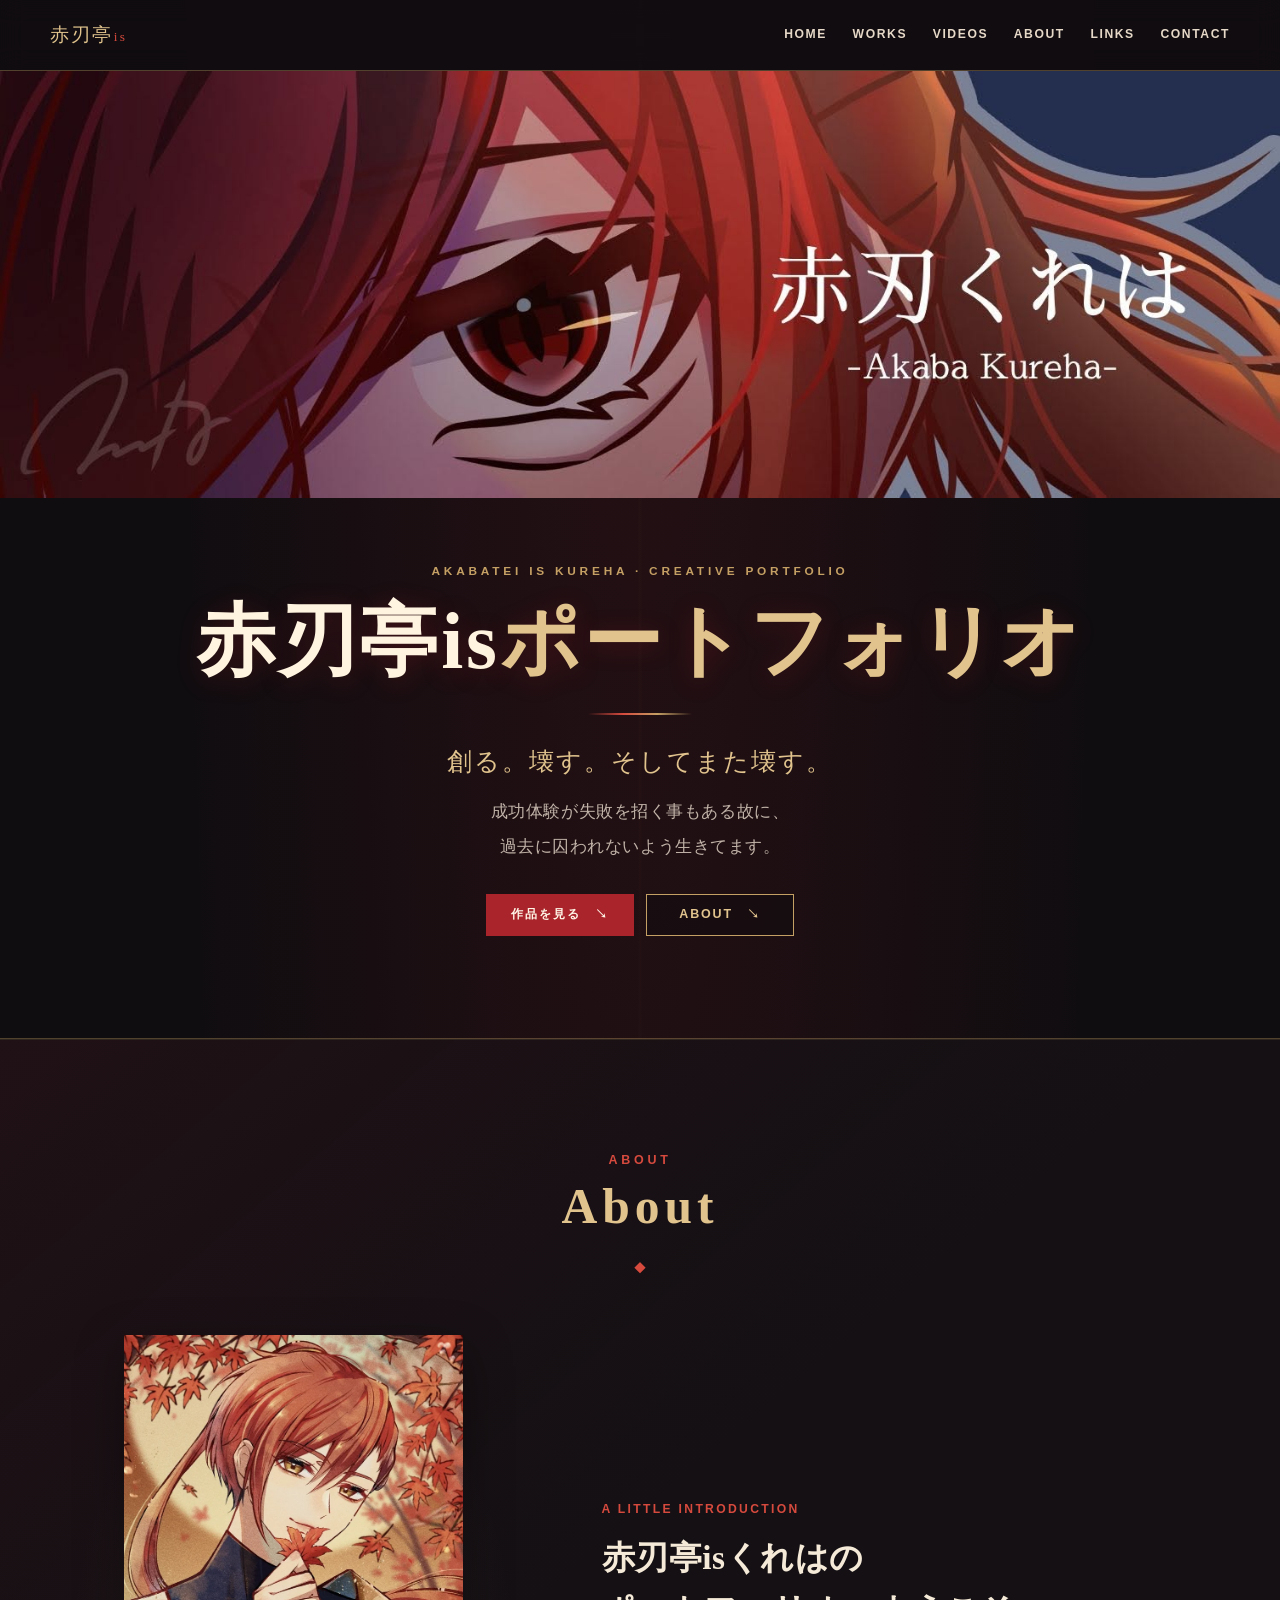
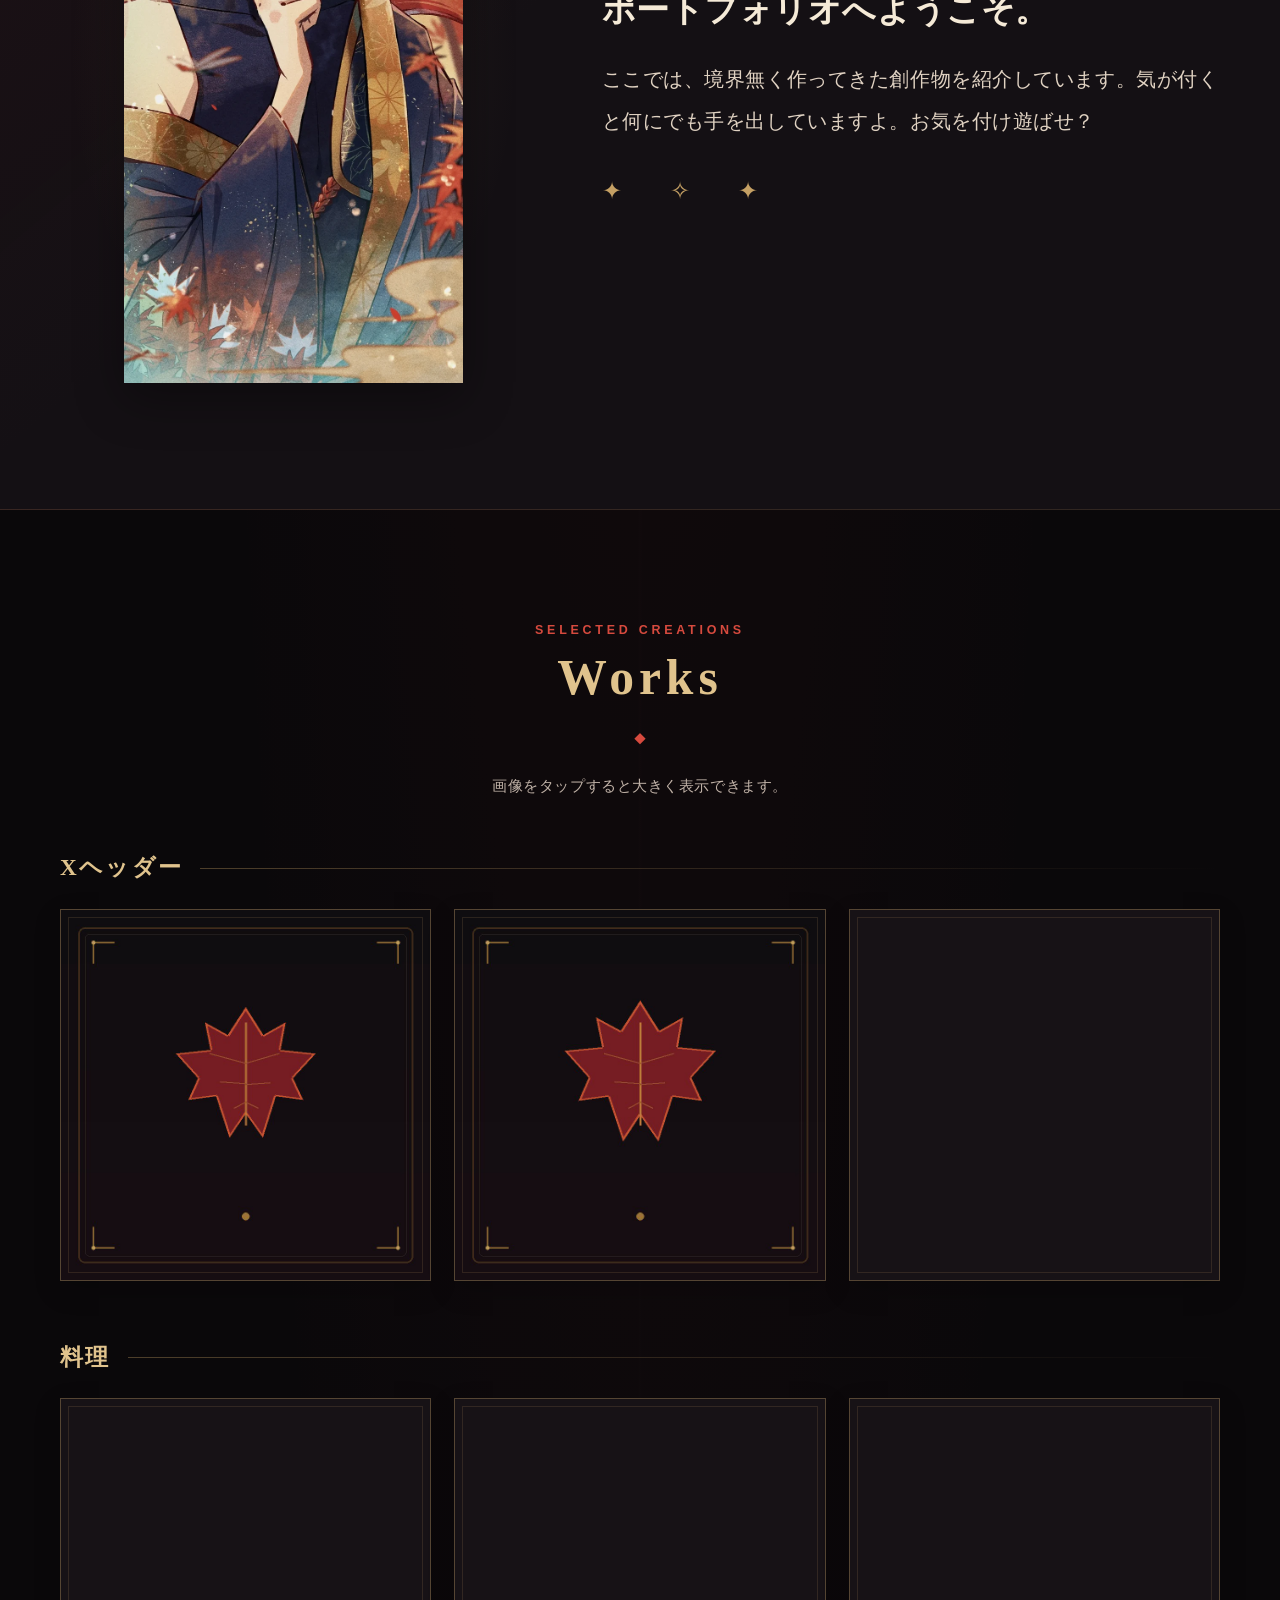
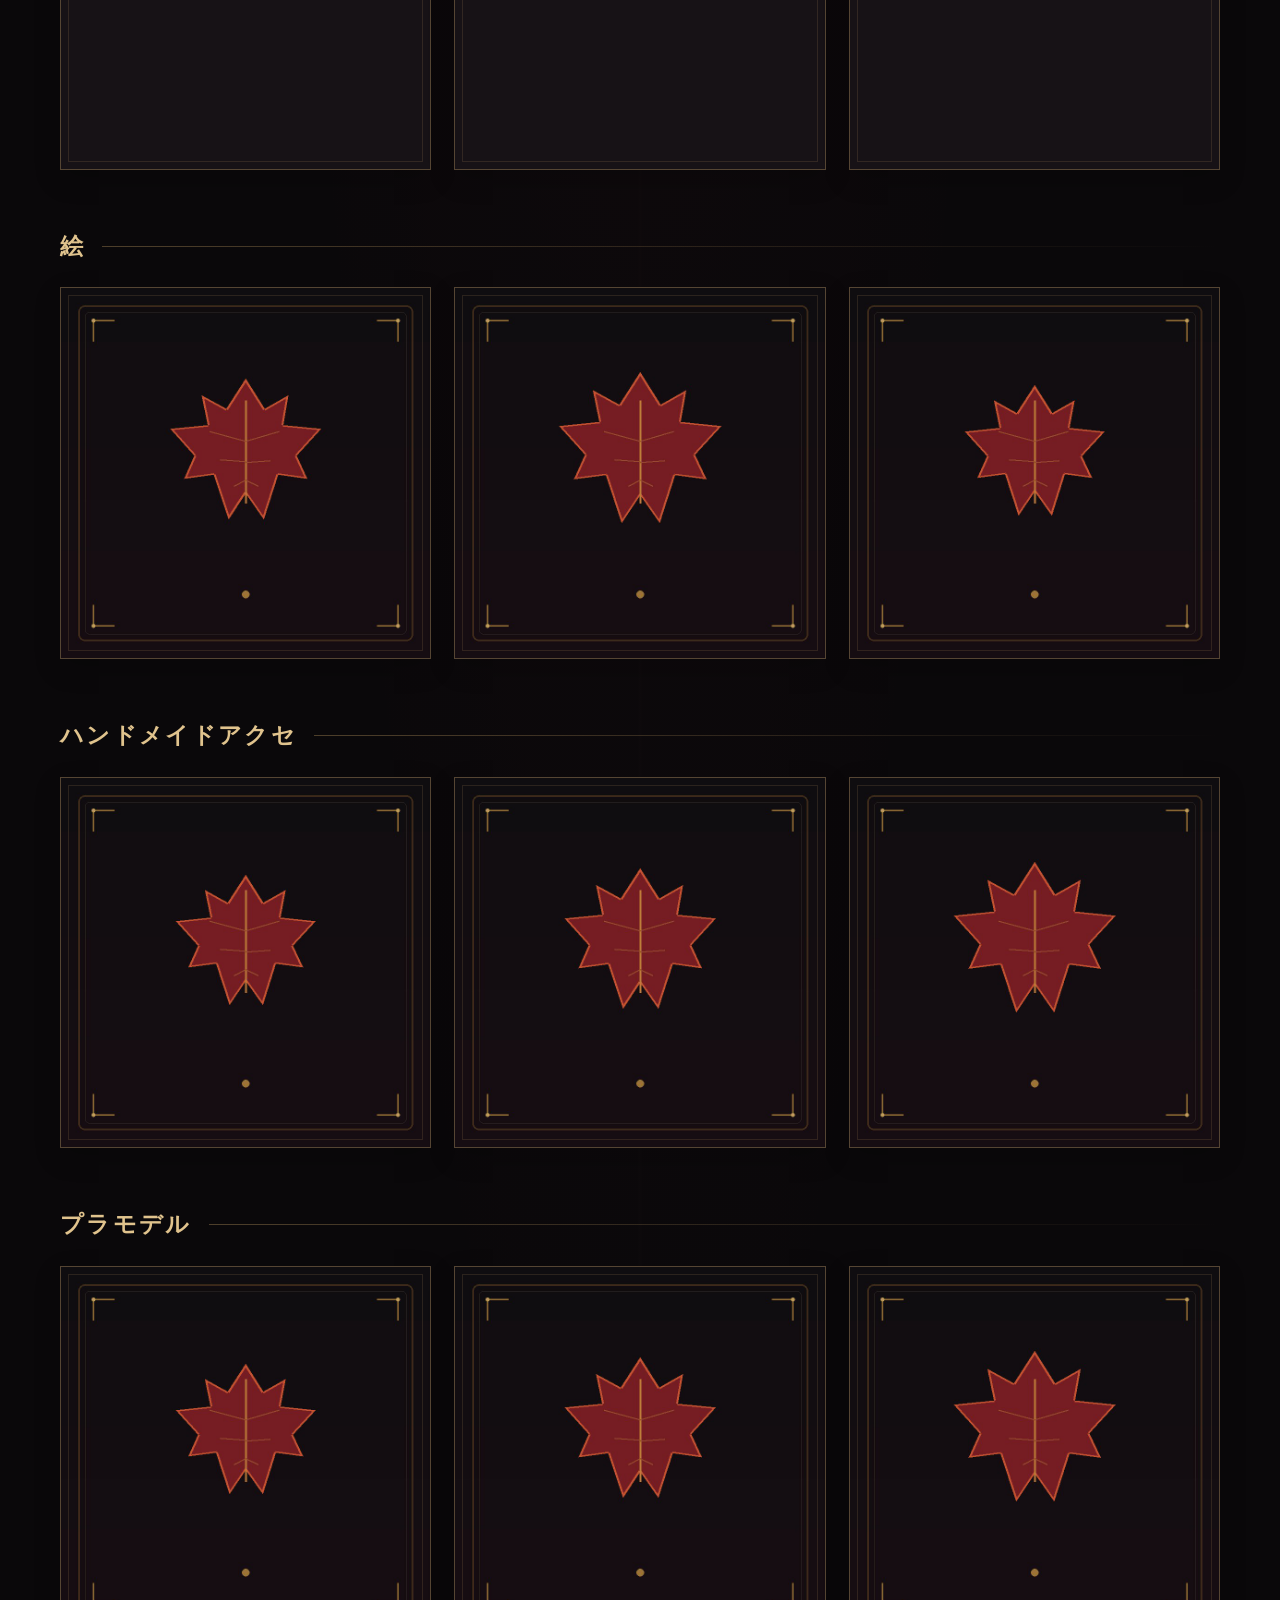
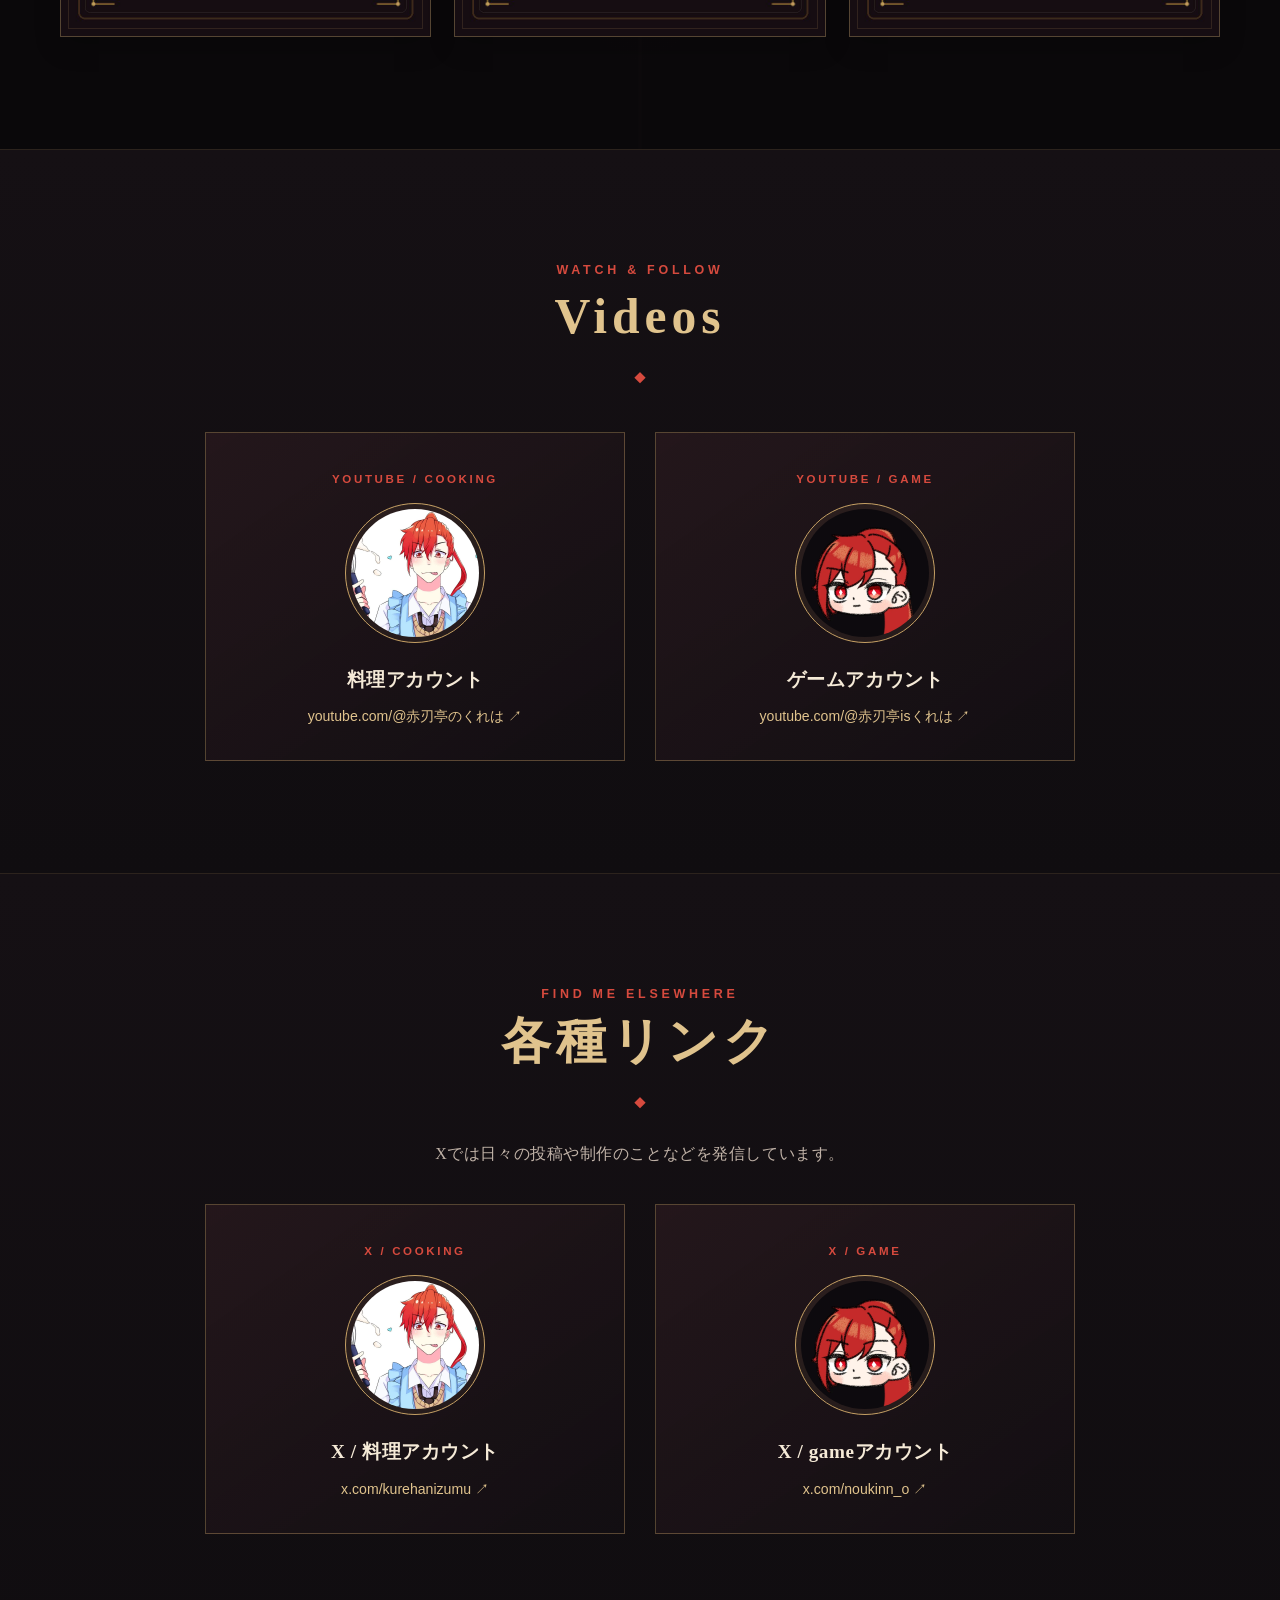
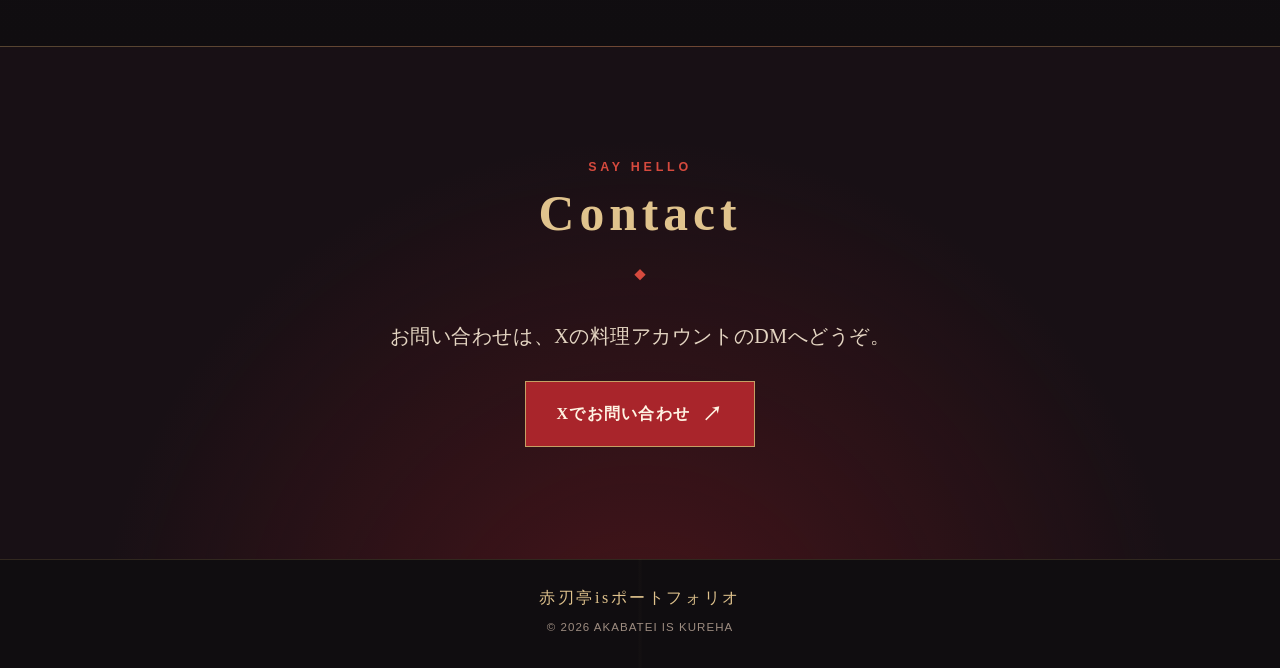
==== commit 17941698: "Add files via upload" ====
--- a/index.html
+++ b/index.html
@@ -3,402 +3,182 @@
 <head>
   <meta charset="utf-8">
   <meta name="viewport" content="width=device-width, initial-scale=1">
-  <meta name="theme-color" content="#12090d">
-  <meta name="description" content="赤刃亭isくれはのポートフォリオ。Xヘッダー、料理、絵、ハンドメイドアクセサリー、プラモデルなどの創作物を紹介しています。">
+  <meta name="theme-color" content="#100d10">
+  <meta name="description" content="赤刃亭isくれはの創作ポートフォリオ。Xヘッダー、料理、イラスト、ハンドメイドアクセサリー、プラモデルなどを紹介。">
   <title>赤刃亭isポートフォリオ</title>
   <style>
     :root {
-      --ink: #12090d;
-      --ink-soft: #1d0c12;
-      --panel: rgba(29, 12, 18, .87);
-      --red: #8d182b;
-      --red-bright: #c53b42;
-      --gold: #c7a66a;
-      --gold-light: #ead3a0;
-      --paper: #f5eddf;
-      --muted: #c6b9b3;
-      --line: rgba(199, 166, 106, .35);
-      --content: 1120px;
-    }
-
+      --ink: #100d10;
+      --panel: #171216;
+      --panel-soft: #20171b;
+      --red: #a9252b;
+      --red-bright: #d64a3e;
+      --gold: #c5a064;
+      --gold-soft: #e0c38d;
+      --cream: #f5ead7;
+      --muted: #c0b2a7;
+      --line: rgba(197,160,100,.36);
+      --cursor: url("assets/cursor.png") 24 24, auto;
+    }
     * { box-sizing: border-box; }
     html { scroll-behavior: smooth; scroll-padding-top: 92px; }
     body {
-      margin: 0;
-      color: var(--paper);
-      background:
-        radial-gradient(ellipse at 12% 15%, rgba(116, 20, 39, .22), transparent 34rem),
-        radial-gradient(ellipse at 90% 47%, rgba(144, 94, 42, .09), transparent 32rem),
-        var(--ink);
-      font-family: "Yu Mincho", "Hiragino Mincho ProN", "Noto Serif JP", Georgia, serif;
-      line-height: 1.8;
-      letter-spacing: .035em;
-      overflow-x: hidden;
-    }
-    a { color: inherit; }
-    a:focus-visible, button:focus-visible { outline: 2px solid var(--gold-light); outline-offset: 4px; }
-    img { max-width: 100%; }
-
-    .site-header {
-      position: sticky;
-      top: 0;
-      z-index: 20;
-      background: rgba(18, 9, 13, .94);
-      border-bottom: 1px solid var(--line);
-      backdrop-filter: blur(12px);
-    }
-    .header-inner {
-      width: min(100% - 32px, var(--content));
-      margin-inline: auto;
-      min-height: 68px;
-      display: flex;
-      align-items: center;
-      justify-content: space-between;
-      gap: 22px;
-    }
-    .brand {
-      flex: 0 0 auto;
-      color: var(--gold-light);
-      text-decoration: none;
-      font-size: .98rem;
-      letter-spacing: .12em;
-      white-space: nowrap;
-    }
-    .main-nav {
-      display: flex;
-      align-items: center;
-      gap: clamp(10px, 2vw, 25px);
-      overflow-x: auto;
-      scrollbar-width: none;
-    }
-    .main-nav::-webkit-scrollbar { display: none; }
-    .main-nav a {
-      position: relative;
-      flex: 0 0 auto;
-      padding: 21px 0 19px;
-      color: var(--muted);
-      font: 600 .72rem/1.2 Arial, sans-serif;
-      letter-spacing: .12em;
-      text-decoration: none;
-    }
-    .main-nav a::after {
-      content: "";
-      position: absolute;
-      left: 0;
-      bottom: 12px;
-      width: 100%;
-      height: 1px;
-      background: var(--gold);
-      transform: scaleX(0);
-      transform-origin: right;
-      transition: transform .25s ease;
-    }
-    .main-nav a:hover { color: var(--gold-light); }
-    .main-nav a:hover::after { transform: scaleX(1); transform-origin: left; }
-
-    main, .site-footer { position: relative; z-index: 2; }
-    .hero { border-bottom: 1px solid var(--line); }
-    .hero-art {
-      background: #1b0b12;
-      border-bottom: 1px solid rgba(199, 166, 106, .22);
-      line-height: 0;
-    }
-    .hero-art img {
-      display: block;
-      width: 100%;
-      height: auto;
-      /* 元画像全体を表示。トリミングしない */
-      object-fit: contain;
-    }
-    .hero-copy {
-      width: min(100% - 36px, var(--content));
-      margin-inline: auto;
-      padding: clamp(38px, 6vw, 72px) 0 clamp(45px, 6vw, 78px);
-      text-align: center;
-    }
-    .eyebrow {
-      margin: 0 0 14px;
-      color: var(--gold);
-      font: 600 .72rem/1.4 Arial, sans-serif;
-      letter-spacing: .28em;
-      text-transform: uppercase;
-    }
-    h1, h2, h3, p { overflow-wrap: anywhere; }
-    .hero h1 {
-      margin: 0;
-      color: var(--gold-light);
-      font-size: clamp(1.8rem, 4.7vw, 3.45rem);
-      font-weight: 500;
-      letter-spacing: .1em;
-      line-height: 1.45;
-    }
-    .hero-subtitle {
-      margin: 12px 0 8px;
-      color: var(--paper);
-      font-size: clamp(1.1rem, 2.2vw, 1.55rem);
-      letter-spacing: .08em;
-    }
-    .hero-note { margin: 0; color: var(--muted); font-size: .94rem; }
-    .hero-note + .hero-note { margin-top: 2px; }
-    .scroll-cue {
-      display: inline-flex;
-      align-items: center;
-      gap: 12px;
-      margin-top: 27px;
-      color: var(--gold);
-      font: .65rem/1.4 Arial, sans-serif;
-      letter-spacing: .22em;
-      text-decoration: none;
-    }
-    .scroll-cue::after { content: "↓"; font-size: 1rem; }
-
-    .section {
-      width: min(100% - 36px, var(--content));
-      margin-inline: auto;
-      padding: clamp(62px, 9vw, 108px) 0;
-    }
-    .section-heading { margin: 0 0 34px; text-align: center; }
-    .section-heading .eyebrow { margin-bottom: 8px; }
-    .section-heading h2 {
-      margin: 0;
-      color: var(--gold-light);
-      font-size: clamp(1.65rem, 3vw, 2.35rem);
-      font-weight: 500;
-      letter-spacing: .12em;
-    }
-    .section-heading h2::after {
-      content: "";
-      display: block;
-      width: 54px;
-      height: 1px;
-      margin: 15px auto 0;
-      background: var(--red-bright);
-    }
-
-    .about-layout {
-      display: grid;
-      grid-template-columns: minmax(230px, .82fr) minmax(0, 1.18fr);
-      align-items: center;
-      gap: clamp(28px, 6vw, 74px);
-    }
-    .about-art {
-      display: flex;
-      align-items: center;
-      justify-content: center;
-      min-height: 240px;
-      padding: 12px;
-      background: linear-gradient(135deg, rgba(199,166,106,.12), rgba(141,24,43,.12));
-      border: 1px solid var(--line);
-    }
-    .about-art img {
-      display: block;
-      width: 100%;
-      height: min(70vh, 720px);
-      object-fit: contain;
-      object-position: center;
-    }
-    .about-text { max-width: 610px; }
-    .about-text p { margin: 0 0 1.1em; color: #e5d8cd; }
-    .about-text .lead { color: var(--gold-light); font-size: 1.12rem; }
-
-    .works-section { width: 100%; max-width: none; padding-inline: 0; background: rgba(7, 4, 6, .27); }
-    .works-section > .section-heading, .works-groups { width: min(100% - 36px, var(--content)); margin-inline: auto; }
-    .works-groups { display: grid; gap: 42px; }
-    .work-group h3 {
-      display: flex;
-      align-items: center;
-      gap: 15px;
-      margin: 0 0 17px;
-      color: var(--gold-light);
-      font-size: 1rem;
-      font-weight: 500;
-      letter-spacing: .12em;
-    }
-    .work-group h3::after { content: ""; flex: 1; height: 1px; background: var(--line); }
-    .work-grid { display: grid; grid-template-columns: repeat(3, minmax(0, 1fr)); gap: 16px; }
-    .work-card {
-      min-width: 0;
-      padding: 0;
-      margin: 0;
-      overflow: hidden;
-      border: 1px solid rgba(199,166,106,.28);
-      background: #1a0c12;
-      box-shadow: 0 9px 24px rgba(0,0,0,.16);
-      transition: border-color .25s ease, transform .25s ease, box-shadow .25s ease;
-    }
-    .work-card:hover {
-      transform: translateY(-4px);
-      border-color: rgba(234,211,160,.78);
-      box-shadow: 0 13px 32px rgba(0,0,0,.3);
-    }
-    .work-card img {
-      display: block;
-      width: 100%;
-      height: auto;
-      aspect-ratio: 4 / 3;
-      object-fit: contain;
-      background: #211018;
-    }
-    .work-group[data-kind="header"] .work-card img { aspect-ratio: 3 / 1; }
-
-    .video-grid, .social-grid {
-      display: grid;
-      grid-template-columns: repeat(2, minmax(0, 1fr));
-      gap: 22px;
-    }
-    .video-card, .social-card {
-      min-width: 0;
-      padding: clamp(22px, 4vw, 36px);
-      text-align: center;
-      border: 1px solid var(--line);
-      background: linear-gradient(145deg, rgba(54,19,29,.72), rgba(22,10,15,.82));
-    }
-    .account-icon {
-      display: block;
-      width: 138px;
-      height: 138px;
-      margin: 0 auto 18px;
-      padding: 4px;
-      object-fit: contain;
-      background: #f7f1eb;
-      border: 1px solid rgba(234,211,160,.65);
-      border-radius: 50%;
-    }
-    .video-card h3, .social-card h3 {
-      margin: 0 0 8px;
-      color: var(--gold-light);
-      font-size: 1.04rem;
-      font-weight: 500;
-    }
-    .account-url {
-      display: inline-block;
-      max-width: 100%;
-      color: var(--muted);
-      font: .8rem/1.7 Arial, sans-serif;
-      overflow-wrap: anywhere;
-      text-decoration-color: rgba(199,166,106,.5);
-      text-underline-offset: 4px;
-    }
-    .account-url:hover { color: var(--gold-light); }
-    .social-mark {
-      display: grid;
-      place-items: center;
-      width: 72px;
-      height: 72px;
-      margin: 0 auto 17px;
-      color: var(--gold-light);
-      border: 1px solid var(--gold);
-      border-radius: 50%;
-      font: 700 1.6rem/1 Arial, sans-serif;
-    }
-
-    .contact-section { padding-top: 20px; }
-    .contact-panel {
-      padding: clamp(30px, 6vw, 55px) 22px;
-      text-align: center;
-      border: 1px solid var(--gold);
-      background:
-        linear-gradient(130deg, rgba(141,24,43,.24), transparent 60%),
-        rgba(28, 12, 18, .7);
-    }
-    .contact-panel p { margin: 0 auto 22px; color: var(--muted); }
-    .gold-button {
-      display: inline-flex;
-      min-height: 48px;
-      align-items: center;
-      justify-content: center;
-      gap: 12px;
-      padding: 12px 26px;
-      color: var(--ink);
-      background: var(--gold-light);
-      border: 1px solid var(--gold-light);
-      font-weight: 700;
-      text-decoration: none;
-      transition: background .2s ease, color .2s ease;
-    }
-    .gold-button:hover { color: var(--gold-light); background: transparent; }
-    .gold-button span { font: 700 1.1rem/1 Arial, sans-serif; }
-
-    .site-footer {
-      padding: 28px 18px 35px;
-      text-align: center;
-      border-top: 1px solid var(--line);
-      color: #a99a92;
-      font-size: .75rem;
-    }
-    .site-footer a { color: var(--gold); text-decoration: none; }
-    .back-top { display: inline-block; margin-bottom: 8px; }
-
-    /* 紅葉：形・大きさ・落下速度・横揺れをJavaScriptで個別にランダム化 */
-    #maple-layer {
-      position: fixed;
-      inset: 0;
-      z-index: 3;
-      overflow: hidden;
-      pointer-events: none;
-    }
-    .falling-leaf {
-      position: absolute;
-      top: -14vh;
-      left: var(--left);
-      width: var(--size);
-      height: var(--size);
-      color: var(--leaf-color);
-      opacity: var(--leaf-opacity);
-      filter: drop-shadow(0 2px 3px rgba(0,0,0,.25));
-      animation: leaf-fall var(--duration) var(--delay) linear infinite;
-      will-change: transform;
-    }
-    .falling-leaf svg { display: block; width: 100%; height: 100%; overflow: visible; }
-    .falling-leaf path { fill: currentColor; stroke: rgba(55,10,17,.45); stroke-width: 1.1; stroke-linejoin: round; }
-    .falling-leaf .vein { fill: none; stroke: rgba(63,17,18,.42); stroke-width: 1.3; stroke-linecap: round; }
-    @keyframes leaf-fall {
-      0% { transform: translate3d(0, -10vh, 0) rotate(var(--rot-start)) scale(var(--scale)); }
-      22% { transform: translate3d(var(--sway-a), 24vh, 0) rotate(calc(var(--rot-start) + 95deg)) scale(var(--scale)); }
-      51% { transform: translate3d(var(--sway-b), 56vh, 0) rotate(calc(var(--rot-start) + 205deg)) scale(var(--scale)); }
-      76% { transform: translate3d(var(--sway-c), 88vh, 0) rotate(calc(var(--rot-start) + 285deg)) scale(var(--scale)); }
-      100% { transform: translate3d(var(--sway-d), 118vh, 0) rotate(calc(var(--rot-start) + 430deg)) scale(var(--scale)); }
-    }
-
-    @media (max-width: 760px) {
-      .header-inner { width: 100%; min-height: auto; align-items: stretch; flex-direction: column; gap: 0; padding: 12px 16px 0; }
-      .brand { text-align: center; font-size: .9rem; }
-      .main-nav { width: 100%; justify-content: flex-start; gap: 19px; margin-top: 6px; }
-      .main-nav a { padding: 12px 0 15px; font-size: .66rem; }
-      .main-nav a::after { bottom: 7px; }
-      html { scroll-padding-top: 104px; }
-      .about-layout { grid-template-columns: minmax(0, 1fr); gap: 24px; }
-      .about-art { width: min(100%, 500px); margin-inline: auto; }
-      .about-art img { height: min(67vh, 650px); }
-      .about-text { max-width: 680px; margin-inline: auto; }
+      margin: 0; color: var(--cream); background: var(--ink);
+      font-family: "Yu Mincho", "Hiragino Mincho ProN", "Noto Serif JP", "MS PMincho", serif;
+      line-height: 1.8; letter-spacing: .035em; cursor: var(--cursor);
+      background-image: radial-gradient(ellipse at 50% -15%, rgba(123,26,34,.22), transparent 52%),
+                        linear-gradient(90deg, transparent 49.8%, rgba(197,160,100,.025) 50%, transparent 50.2%);
+    }
+    a, button { cursor: var(--cursor); }
+    a { color: inherit; text-decoration: none; }
+    button { font: inherit; }
+    img { display: block; max-width: 100%; }
+    ::selection { background: var(--red); color: #fff8e8; }
+    .skip-link { position: absolute; left: -999px; top: 8px; z-index: 100; background: var(--gold); color: #150f10; padding: .5rem 1rem; }
+    .skip-link:focus { left: 8px; }
+    .site-nav {
+      position: sticky; top: 0; z-index: 30; background: rgba(16,13,16,.94);
+      border-bottom: 1px solid var(--line); backdrop-filter: blur(12px);
+    }
+    .nav-inner { width: min(1180px, calc(100% - 36px)); min-height: 70px; margin: 0 auto; display: flex; align-items: center; justify-content: space-between; gap: 20px; }
+    .brand { flex: 0 0 auto; color: var(--gold-soft); font-size: 1.16rem; letter-spacing: .12em; white-space: nowrap; }
+    .brand span { color: var(--red-bright); font-size: .72em; }
+    .nav-links { display: flex; align-items: center; flex-wrap: wrap; justify-content: flex-end; gap: clamp(10px, 2vw, 26px); }
+    .nav-links a { position: relative; color: #e7d9c8; font: 600 .76rem/1.4 Arial, sans-serif; letter-spacing: .13em; padding: 9px 0; white-space: nowrap; transition: color .2s ease; }
+    .nav-links a::after { content: ""; position: absolute; left: 0; bottom: 2px; width: 0; height: 1px; background: var(--gold); transition: width .25s ease; }
+    .nav-links a:hover, .nav-links a:focus-visible { color: var(--gold-soft); }
+    .nav-links a:hover::after, .nav-links a:focus-visible::after { width: 100%; }
+
+    .hero { position: relative; overflow: hidden; border-bottom: 1px solid var(--line); }
+    .hero-art { width: 100%; max-width: 1500px; margin: 0 auto; background: #120f14; }
+    .hero-art img { width: 100%; height: auto; object-fit: contain; }
+    .hero-copy { text-align: center; padding: clamp(34px, 5vw, 68px) 22px clamp(60px, 8vw, 102px); position: relative; }
+    .eyebrow { margin: 0 0 12px; color: var(--gold); font: 700 .74rem/1.6 Arial, sans-serif; letter-spacing: .32em; }
+    h1 { margin: 0 auto; max-width: 1200px; color: #fff4df; font-size: clamp(2.25rem, 6.2vw, 5.5rem); line-height: 1.22; letter-spacing: .035em; font-weight: 700; text-shadow: 0 4px 24px rgba(163,28,36,.28); }
+    h1 .title-accent { color: var(--gold-soft); }
+    .hero-rule { width: 104px; height: 2px; margin: 24px auto 25px; background: linear-gradient(90deg, transparent, var(--red-bright), var(--gold), transparent); }
+    .hero-lead { margin: 0 0 10px; color: var(--gold-soft); font-size: clamp(1.1rem, 2.5vw, 1.55rem); letter-spacing: .08em; }
+    .hero-description { margin: 0 auto; max-width: 760px; color: var(--muted); font-size: clamp(.95rem, 1.4vw, 1.08rem); line-height: 2; }
+    .hero-actions { display: flex; justify-content: center; flex-wrap: wrap; gap: 12px; margin-top: 30px; }
+    .action { display: inline-flex; align-items: center; justify-content: center; min-width: 148px; padding: 11px 23px; border: 1px solid var(--gold); color: var(--gold-soft); background: rgba(16,13,16,.5); font: 700 .78rem/1.4 Arial, sans-serif; letter-spacing: .15em; transition: background .2s ease, transform .2s ease, color .2s ease; }
+    .action.primary { background: var(--red); border-color: var(--red); color: #fff5e7; }
+    .action:hover, .action:focus-visible { transform: translateY(-2px); background: var(--gold); color: #140e10; }
+    .action.primary:hover, .action.primary:focus-visible { background: #c83a39; color: #fff; }
+
+    .section { position: relative; padding: clamp(68px, 9vw, 112px) 0; }
+    .section-inner { width: min(1160px, calc(100% - 40px)); margin: 0 auto; }
+    .section-heading { text-align: center; margin: 0 0 42px; }
+    .section-heading .en { display: block; color: var(--red-bright); font: 700 .78rem/1.3 Arial, sans-serif; letter-spacing: .3em; margin-bottom: 6px; }
+    .section-heading h2 { margin: 0; color: var(--gold-soft); font-size: clamp(2rem, 4vw, 3.1rem); font-weight: 600; line-height: 1.35; letter-spacing: .1em; }
+    .section-heading::after { content: "◆"; display: block; color: var(--red-bright); font-size: .75rem; margin-top: 17px; }
+    .about-section { background: linear-gradient(140deg, rgba(112,24,30,.12), transparent 48%), #141014; border-block: 1px solid rgba(197,160,100,.15); }
+    .about-layout { display: grid; grid-template-columns: minmax(250px, .86fr) minmax(0, 1.14fr); gap: clamp(28px, 6vw, 75px); align-items: center; }
+    .about-visual { min-width: 0; display: flex; justify-content: center; align-items: center; padding: 14px; background: radial-gradient(ellipse, rgba(197,160,100,.11), transparent 68%); }
+    .about-visual img { width: auto; height: min(72vh, 720px); max-width: 100%; object-fit: contain; filter: drop-shadow(0 15px 24px rgba(0,0,0,.35)); }
+    .about-copy { padding: 12px 0; }
+    .about-copy .small-label { margin: 0 0 14px; color: var(--red-bright); font: 700 .76rem/1.4 Arial, sans-serif; letter-spacing: .19em; }
+    .about-copy h3 { margin: 0 0 22px; color: var(--cream); font-size: clamp(1.45rem, 2.6vw, 2.15rem); line-height: 1.55; font-weight: 600; }
+    .about-copy p { margin: 0; color: #e0d2c2; font-size: clamp(1.04rem, 1.6vw, 1.24rem); line-height: 2.15; }
+    .about-copy .about-spark { margin-top: 23px; color: var(--gold); font-size: 1.5rem; letter-spacing: .5em; }
+
+    .works-section { background: rgba(7,6,8,.6); }
+    .section-intro { margin: -20px auto 48px; max-width: 700px; text-align: center; color: var(--muted); font-size: .95rem; }
+    .work-category { margin-top: 56px; }
+    .work-category:first-child { margin-top: 0; }
+    .category-heading { display: flex; align-items: center; gap: 17px; margin: 0 0 20px; color: var(--gold-soft); font-size: clamp(1.15rem, 2vw, 1.45rem); font-weight: 600; letter-spacing: .1em; }
+    .category-heading::after { content: ""; height: 1px; flex: 1; background: linear-gradient(90deg, var(--line), transparent); }
+    .work-grid { display: grid; grid-template-columns: repeat(3, minmax(0, 1fr)); gap: clamp(12px, 2vw, 23px); }
+    .work-tile { position: relative; overflow: hidden; display: block; width: 100%; padding: 0; aspect-ratio: 1 / 1; border: 1px solid rgba(197,160,100,.35); background: #191419; box-shadow: 0 9px 25px rgba(0,0,0,.18); transition: border-color .25s ease, transform .25s ease, box-shadow .25s ease; }
+    .work-tile::after { content: ""; position: absolute; inset: 7px; border: 1px solid rgba(197,160,100,.15); pointer-events: none; transition: border-color .25s ease; }
+    .work-tile img { width: 100%; height: 100%; object-fit: contain; background: #171216; transition: transform .45s ease, filter .3s ease; }
+    .work-tile:hover, .work-tile:focus-visible { transform: translateY(-4px); border-color: var(--gold); box-shadow: 0 16px 35px rgba(0,0,0,.35); outline: none; }
+    .work-tile:hover img, .work-tile:focus-visible img { transform: scale(1.035); filter: brightness(1.08); }
+
+    .social-section { background: linear-gradient(180deg, #151014, #100d10); border-top: 1px solid rgba(197,160,100,.15); }
+    .social-grid { display: grid; grid-template-columns: repeat(2, minmax(0, 1fr)); gap: clamp(18px, 3vw, 30px); max-width: 870px; margin: 0 auto; }
+    .social-card { display: flex; min-width: 0; flex-direction: column; align-items: center; text-align: center; padding: clamp(24px, 4vw, 38px) 18px 30px; border: 1px solid var(--line); background: linear-gradient(145deg, rgba(43,26,31,.7), rgba(18,14,18,.95)); transition: border-color .25s ease, transform .25s ease; }
+    .social-card:hover { border-color: var(--gold); transform: translateY(-3px); }
+    .social-type { margin: 0 0 16px; color: var(--red-bright); font: 700 .72rem/1.4 Arial, sans-serif; letter-spacing: .23em; }
+    .avatar-link { display: block; width: clamp(100px, 15vw, 140px); aspect-ratio: 1; margin-bottom: 20px; padding: 5px; border: 1px solid var(--gold); border-radius: 50%; background: rgba(197,160,100,.07); }
+    .avatar-link img { width: 100%; height: 100%; object-fit: cover; border-radius: 50%; }
+    .social-card h3 { margin: 0 0 8px; color: var(--cream); font-size: 1.2rem; font-weight: 600; }
+    .social-card .url { display: inline-block; max-width: 100%; overflow-wrap: anywhere; color: var(--gold-soft); font: .88rem/1.7 Arial, sans-serif; letter-spacing: 0; border-bottom: 1px solid transparent; }
+    .social-card .url:hover, .social-card .url:focus-visible { color: white; border-bottom-color: var(--red-bright); }
+    .link-note { max-width: 660px; margin: -16px auto 35px; text-align: center; color: var(--muted); }
+
+    .contact-section { overflow: hidden; text-align: center; background: radial-gradient(ellipse at 50% 120%, rgba(157,28,35,.35), transparent 60%), #181015; border-top: 1px solid var(--line); }
+    .contact-message { margin: -10px auto 27px; color: #e4d5c2; font-size: clamp(1rem, 1.8vw, 1.25rem); }
+    .contact-button { display: inline-flex; align-items: center; gap: 12px; padding: 14px 30px; border: 1px solid var(--gold); background: var(--red); color: #fff4e3; font-weight: 600; letter-spacing: .08em; transition: transform .2s ease, background .2s ease; }
+    .contact-button:hover, .contact-button:focus-visible { transform: translateY(-3px); background: #c23b3c; }
+    .contact-button .arrow { font-family: Arial, sans-serif; font-size: 1.25rem; }
+    footer { padding: 24px 20px 30px; text-align: center; border-top: 1px solid rgba(197,160,100,.18); color: #9d8c80; font: .72rem/1.8 Arial, sans-serif; letter-spacing: .09em; }
+    footer .footer-name { display: block; margin-bottom: 4px; color: var(--gold-soft); font: 1rem/1.8 "Yu Mincho", serif; letter-spacing: .16em; }
+
+    .leaf-layer { position: fixed; inset: 0; z-index: 8; pointer-events: none; overflow: hidden; opacity: 1; transition: opacity 1.65s ease, visibility 1.65s ease; }
+    .leaf-layer.is-faded { opacity: 0; visibility: hidden; }
+    .falling-leaf { position: absolute; top: -16vh; display: block; width: var(--size); height: var(--size); opacity: var(--alpha); animation: leaf-fall var(--duration) linear var(--delay) infinite; will-change: transform; filter: drop-shadow(0 2px 4px rgba(0,0,0,.15)); }
+    .falling-leaf svg { width: 100%; height: 100%; overflow: visible; }
+    @keyframes leaf-fall { from { transform: translate3d(0,-10vh,0) rotate(0deg) scale(var(--scale)); } to { transform: translate3d(var(--drift),112vh,0) rotate(var(--spin)) scale(var(--scale)); } }
+
+    .lightbox { position: fixed; inset: 0; z-index: 80; display: grid; place-items: center; padding: 24px; background: rgba(5,4,6,.94); backdrop-filter: blur(8px); }
+    .lightbox[hidden] { display: none; }
+    .lightbox-image-wrap { display: grid; place-items: center; max-width: 100%; max-height: 100%; }
+    .lightbox img { display: block; width: auto; height: auto; max-width: min(92vw, 1400px); max-height: 86vh; object-fit: contain; border: 1px solid rgba(197,160,100,.7); box-shadow: 0 22px 80px rgba(0,0,0,.6); }
+    .lightbox-close { position: absolute; top: 18px; right: 20px; width: 46px; height: 46px; border: 1px solid var(--gold); color: var(--cream); background: #1b1217; font: 1.8rem/1 Arial, sans-serif; }
+    .lightbox-close:hover, .lightbox-close:focus-visible { background: var(--red); }
+    .lightbox-hint { position: absolute; bottom: 15px; left: 0; right: 0; margin: 0; text-align: center; color: #d3c4b2; font-size: .8rem; }
+
+    @media (max-width: 800px) {
+      .nav-inner { width: min(100% - 26px, 700px); padding: 9px 0 10px; flex-direction: column; align-items: flex-start; gap: 4px; }
+      .brand { font-size: 1rem; }
+      .nav-links { width: 100%; justify-content: flex-start; flex-wrap: nowrap; overflow-x: auto; gap: 19px; padding-bottom: 2px; scrollbar-width: none; }
+      .nav-links::-webkit-scrollbar { display: none; }
+      .nav-links a { font-size: .7rem; }
+      html { scroll-padding-top: 106px; }
+      .about-layout { grid-template-columns: minmax(0, .9fr) minmax(0, 1.1fr); gap: 22px; }
+      .about-visual { padding: 0; }
+      .about-visual img { height: min(65vh, 620px); }
+      .work-grid { gap: 12px; }
+    }
+    @media (max-width: 600px) {
+      .nav-inner { min-height: 0; }
+      .hero-art { min-height: 0; }
+      .hero-copy { padding: 30px 18px 65px; }
+      h1 { font-size: clamp(2.05rem, 9vw, 3.25rem); line-height: 1.35; }
+      .hero-lead { line-height: 1.7; }
+      .section-inner { width: calc(100% - 30px); }
+      .about-layout { grid-template-columns: 1fr; gap: 28px; }
+      .about-visual img { height: min(65vh, 580px); }
+      .about-copy { padding: 0 2px; }
+      .about-copy h3 { margin-bottom: 14px; }
+      .section-heading { margin-bottom: 34px; }
+      .section-intro { margin-top: -15px; margin-bottom: 38px; }
       .work-grid { grid-template-columns: repeat(2, minmax(0, 1fr)); gap: 10px; }
-      .works-groups { gap: 32px; }
-      .video-grid, .social-grid { gap: 12px; }
-      .video-card, .social-card { padding: 20px 12px; }
-      .account-icon { width: 112px; height: 112px; }
-    }
-    @media (max-width: 420px) {
-      .hero-copy { width: min(100% - 28px, var(--content)); }
-      .section, .works-section > .section-heading, .works-groups { width: min(100% - 28px, var(--content)); }
-      .works-section { width: 100%; }
-      .video-grid, .social-grid { grid-template-columns: minmax(0, 1fr); }
-      .account-icon { width: 124px; height: 124px; }
-      .account-url { font-size: .76rem; }
+      .work-category { margin-top: 42px; }
+      .work-tile::after { inset: 5px; }
+      .social-grid { grid-template-columns: 1fr; max-width: 420px; }
+      .social-card { padding: 26px 16px; }
+      .link-note { margin-top: -10px; }
+      .leaf-layer .falling-leaf { opacity: calc(var(--alpha) * .8); }
+      .lightbox { padding: 12px; }
+      .lightbox img { max-width: 96vw; max-height: 82vh; }
+      .lightbox-close { top: 10px; right: 10px; }
     }
     @media (prefers-reduced-motion: reduce) {
       html { scroll-behavior: auto; }
-      *, *::before, *::after { animation-duration: .01ms !important; animation-iteration-count: 1 !important; transition-duration: .01ms !important; }
-      #maple-layer { display: none; }
+      *, *::before, *::after { transition-duration: .01ms !important; animation-duration: .01ms !important; animation-iteration-count: 1 !important; }
+      .leaf-layer { display: none; }
     }
   </style>
 </head>
 <body>
-  <div id="maple-layer" aria-hidden="true"></div>
-
-  <header class="site-header">
-    <div class="header-inner">
-      <a class="brand" href="#home">赤刃亭 is ポートフォリオ</a>
-      <nav class="main-nav" aria-label="メインナビゲーション">
+  <a class="skip-link" href="#main">本文へスキップ</a>
+  <div class="leaf-layer" id="leaf-layer" aria-hidden="true"></div>
+
+  <header class="site-nav">
+    <div class="nav-inner">
+      <a class="brand" href="#home" aria-label="赤刃亭is ホーム">赤刃亭<span>is</span></a>
+      <nav class="nav-links" aria-label="メインナビゲーション">
         <a href="#home">HOME</a>
         <a href="#works">WORKS</a>
         <a href="#videos">VIDEOS</a>
@@ -409,202 +189,239 @@
     </div>
   </header>
 
-  <main>
-    <section class="hero" id="home" aria-labelledby="site-title">
+  <main id="main">
+    <section class="hero" id="home" aria-labelledby="page-title">
       <div class="hero-art">
-        <!-- 1枚目：画像全体が見えるよう、切り抜かず元の比率で表示 -->
-        <img src="assets/hero.jpg" alt="赤刃くれはのヘッダーイラスト" fetchpriority="high">
+        <img src="assets/hero-banner.jpg" width="1500" height="500" alt="赤刃くれはの横長イラストバナー" fetchpriority="high">
       </div>
       <div class="hero-copy">
-        <p class="eyebrow">CREATIVE PORTFOLIO</p>
-        <h1 id="site-title">赤刃亭isポートフォリオ</h1>
-        <p class="hero-subtitle">創る。壊す。そしてまた壊す。</p>
-        <p class="hero-note">成功体験が失敗を招く事もある故に、</p>
-        <p class="hero-note">過去に囚われないよう生きてます。</p>
-        <a class="scroll-cue" href="#works">SCROLL TO EXPLORE</a>
-      </div>
-    </section>
-
-    <section class="section" id="about" aria-labelledby="about-title">
-      <div class="section-heading">
-        <p class="eyebrow">ABOUT</p>
-        <h2 id="about-title">About</h2>
-      </div>
-      <div class="about-layout">
-        <div class="about-art">
-          <!-- 2枚目：縦長画像も全体が見えるよう object-fit: contain -->
-          <img src="assets/about.png" alt="紅葉の中に立つ赤髪のキャラクター" loading="lazy">
-        </div>
-        <div class="about-text">
-          <p class="lead">赤刃亭isくれはのポートフォリオへようこそ。</p>
-          <p>ここでは、境界無く作ってきた創作物を紹介しています。</p>
-          <p>気が付くと何にでも手を出していますよ。お気を付け遊ばせ？</p>
+        <p class="eyebrow">AKABATEI IS KUREHA · CREATIVE PORTFOLIO</p>
+        <h1 id="page-title">赤刃亭is<span class="title-accent">ポートフォリオ</span></h1>
+        <div class="hero-rule" aria-hidden="true"></div>
+        <p class="hero-lead">創る。壊す。そしてまた壊す。</p>
+        <p class="hero-description">成功体験が失敗を招く事もある故に、<br>過去に囚われないよう生きてます。</p>
+        <div class="hero-actions">
+          <a class="action primary" href="#works">作品を見る　↘</a>
+          <a class="action" href="#about">ABOUT　↘</a>
+        </div>
+      </div>
+    </section>
+
+    <section class="section about-section" id="about" aria-labelledby="about-title">
+      <div class="section-inner">
+        <div class="section-heading">
+          <span class="en">ABOUT</span>
+          <h2 id="about-title">About</h2>
+        </div>
+        <div class="about-layout">
+          <div class="about-visual">
+            <img src="assets/about.webp" width="800" height="1531" alt="紅葉の中で赤い髪の人物が葉を手にしているイラスト" loading="lazy" decoding="async">
+          </div>
+          <div class="about-copy">
+            <p class="small-label">A LITTLE INTRODUCTION</p>
+            <h3>赤刃亭isくれはの<br>ポートフォリオへようこそ。</h3>
+            <p>ここでは、境界無く作ってきた創作物を紹介しています。気が付くと何にでも手を出していますよ。お気を付け遊ばせ？</p>
+            <p class="about-spark" aria-hidden="true">✦　✧　✦</p>
+          </div>
         </div>
       </div>
     </section>
 
     <section class="section works-section" id="works" aria-labelledby="works-title">
-      <div class="section-heading">
-        <p class="eyebrow">SELECTED CREATIONS</p>
-        <h2 id="works-title">Works</h2>
-      </div>
-      <div class="works-groups" id="works-groups">
-        <!-- JavaScriptのWORKS配列から、カテゴリ別に画像だけを表示します -->
-      </div>
-    </section>
-
-    <section class="section" id="videos" aria-labelledby="videos-title">
-      <div class="section-heading">
-        <p class="eyebrow">WATCH & FOLLOW</p>
-        <h2 id="videos-title">Videos</h2>
-      </div>
-      <div class="video-grid">
-        <article class="video-card">
-          <!-- 3枚目：料理アカウントのアイコン -->
-          <a href="https://www.youtube.com/@%E8%B5%A4%E5%88%83%E4%BA%AD%E3%81%AE%E3%81%8F%E3%82%8C%E3%81%AF" target="_blank" rel="noopener noreferrer" aria-label="YouTube 料理アカウントを開く">
-            <img class="account-icon" src="assets/video-cooking.jpg" alt="料理アカウントのアイコン" loading="lazy">
-          </a>
-          <h3>料理アカウント</h3>
-          <a class="account-url" href="https://www.youtube.com/@%E8%B5%A4%E5%88%83%E4%BA%AD%E3%81%AE%E3%81%8F%E3%82%8C%E3%81%AF" target="_blank" rel="noopener noreferrer">YouTube チャンネルを見る ↗</a>
-        </article>
-        <article class="video-card">
-          <!-- 4枚目：ゲームアカウントのアイコン -->
-          <a href="https://www.youtube.com/@%E8%B5%A4%E5%88%83%E4%BA%ADis%E3%81%8F%E3%82%8C%E3%81%AF" target="_blank" rel="noopener noreferrer" aria-label="YouTube ゲームアカウントを開く">
-            <img class="account-icon" src="assets/video-game.png" alt="ゲームアカウントのアイコン" loading="lazy">
-          </a>
-          <h3>ゲームアカウント</h3>
-          <a class="account-url" href="https://www.youtube.com/@%E8%B5%A4%E5%88%83%E4%BA%ADis%E3%81%8F%E3%82%8C%E3%81%AF" target="_blank" rel="noopener noreferrer">YouTube チャンネルを見る ↗</a>
-        </article>
-      </div>
-    </section>
-
-    <section class="section" id="links" aria-labelledby="links-title">
-      <div class="section-heading">
-        <p class="eyebrow">ELSEWHERE ON THE WEB</p>
-        <h2 id="links-title">各種リンク</h2>
-      </div>
-      <div class="social-grid">
-        <article class="social-card">
-          <div class="social-mark" aria-hidden="true">𝕏</div>
-          <h3>X / 料理アカウント</h3>
-          <a class="account-url" href="https://x.com/kurehanizumu" target="_blank" rel="noopener noreferrer">x.com/kurehanizumu ↗</a>
-        </article>
-        <article class="social-card">
-          <div class="social-mark" aria-hidden="true">𝕏</div>
-          <h3>X / gameアカウント</h3>
-          <a class="account-url" href="https://x.com/noukinn_o" target="_blank" rel="noopener noreferrer">x.com/noukinn_o ↗</a>
-        </article>
+      <div class="section-inner">
+        <div class="section-heading">
+          <span class="en">SELECTED CREATIONS</span>
+          <h2 id="works-title">Works</h2>
+        </div>
+        <p class="section-intro">画像をタップすると大きく表示できます。</p>
+        <div id="works-groups"></div>
+      </div>
+    </section>
+
+    <section class="section social-section" id="videos" aria-labelledby="videos-title">
+      <div class="section-inner">
+        <div class="section-heading">
+          <span class="en">WATCH & FOLLOW</span>
+          <h2 id="videos-title">Videos</h2>
+        </div>
+        <div class="social-grid">
+          <article class="social-card">
+            <p class="social-type">YOUTUBE / COOKING</p>
+            <a class="avatar-link" href="https://www.youtube.com/@%E8%B5%A4%E5%88%83%E4%BA%AD%E3%81%AE%E3%81%8F%E3%82%8C%E3%81%AF" target="_blank" rel="noopener noreferrer" aria-label="料理アカウントをYouTubeで開く">
+              <img src="assets/youtube-cooking.webp" width="512" height="512" alt="料理アカウントのアイコン" loading="lazy" decoding="async">
+            </a>
+            <h3>料理アカウント</h3>
+            <a class="url" href="https://www.youtube.com/@%E8%B5%A4%E5%88%83%E4%BA%AD%E3%81%AE%E3%81%8F%E3%82%8C%E3%81%AF" target="_blank" rel="noopener noreferrer">youtube.com/@赤刃亭のくれは ↗</a>
+          </article>
+          <article class="social-card">
+            <p class="social-type">YOUTUBE / GAME</p>
+            <a class="avatar-link" href="https://www.youtube.com/@%E8%B5%A4%E5%88%83%E4%BA%ADis%E3%81%8F%E3%82%8C%E3%81%AF" target="_blank" rel="noopener noreferrer" aria-label="ゲームアカウントをYouTubeで開く">
+              <img src="assets/youtube-game.webp" width="512" height="512" alt="ゲームアカウントのアイコン" loading="lazy" decoding="async">
+            </a>
+            <h3>ゲームアカウント</h3>
+            <a class="url" href="https://www.youtube.com/@%E8%B5%A4%E5%88%83%E4%BA%ADis%E3%81%8F%E3%82%8C%E3%81%AF" target="_blank" rel="noopener noreferrer">youtube.com/@赤刃亭isくれは ↗</a>
+          </article>
+        </div>
+      </div>
+    </section>
+
+    <section class="section social-section" id="links" aria-labelledby="links-title">
+      <div class="section-inner">
+        <div class="section-heading">
+          <span class="en">FIND ME ELSEWHERE</span>
+          <h2 id="links-title">各種リンク</h2>
+        </div>
+        <p class="link-note">Xでは日々の投稿や制作のことなどを発信しています。</p>
+        <div class="social-grid">
+          <article class="social-card">
+            <p class="social-type">X / COOKING</p>
+            <a class="avatar-link" href="https://x.com/kurehanizumu" target="_blank" rel="noopener noreferrer" aria-label="Xの料理アカウントを開く">
+              <img src="assets/x-cooking.webp" width="512" height="512" alt="X料理アカウントのアイコン" loading="lazy" decoding="async">
+            </a>
+            <h3>X / 料理アカウント</h3>
+            <a class="url" href="https://x.com/kurehanizumu" target="_blank" rel="noopener noreferrer">x.com/kurehanizumu ↗</a>
+          </article>
+          <article class="social-card">
+            <p class="social-type">X / GAME</p>
+            <a class="avatar-link" href="https://x.com/noukinn_o" target="_blank" rel="noopener noreferrer" aria-label="Xのgameアカウントを開く">
+              <img src="assets/x-game.webp" width="512" height="512" alt="X gameアカウントのアイコン" loading="lazy" decoding="async">
+            </a>
+            <h3>X / gameアカウント</h3>
+            <a class="url" href="https://x.com/noukinn_o" target="_blank" rel="noopener noreferrer">x.com/noukinn_o ↗</a>
+          </article>
+        </div>
       </div>
     </section>
 
     <section class="section contact-section" id="contact" aria-labelledby="contact-title">
-      <div class="contact-panel">
+      <div class="section-inner">
         <div class="section-heading">
-          <p class="eyebrow">CONTACT</p>
-          <h2 id="contact-title">お問い合わせ</h2>
-        </div>
-        <p>Xの料理アカウントへ移動します。プロフィールからDMをお送りください。</p>
-        <a class="gold-button" href="https://x.com/kurehanizumu" target="_blank" rel="noopener noreferrer"><span aria-hidden="true">𝕏</span> 料理アカウントでDMする ↗</a>
+          <span class="en">SAY HELLO</span>
+          <h2 id="contact-title">Contact</h2>
+        </div>
+        <p class="contact-message">お問い合わせは、Xの料理アカウントのDMへどうぞ。</p>
+        <a class="contact-button" href="https://x.com/kurehanizumu" target="_blank" rel="noopener noreferrer">Xでお問い合わせ <span class="arrow" aria-hidden="true">↗</span></a>
       </div>
     </section>
   </main>
 
-  <footer class="site-footer">
-    <a class="back-top" href="#home">↑ PAGE TOP</a>
-    <div>© <span id="year"></span> 赤刃亭isくれは</div>
+  <footer>
+    <span class="footer-name">赤刃亭isポートフォリオ</span>
+    <span>© <span id="year"></span> AKABATEI IS KUREHA</span>
   </footer>
 
+  <div class="lightbox" id="lightbox" role="dialog" aria-modal="true" aria-label="作品画像の拡大表示" hidden>
+    <button class="lightbox-close" id="lightbox-close" type="button" aria-label="拡大画像を閉じる">×</button>
+    <div class="lightbox-image-wrap"><img id="lightbox-image" src="" alt=""></div>
+    <p class="lightbox-hint">画像の外側をタップするか、Escキーで閉じる</p>
+  </div>
+
   <script>
-    // ============================================================
-    // 作品画像の差し替え場所
-    // image のファイル名を変えるだけで、掲載画像を入れ替えられます。
-    // 画像ファイルは assets/works/ フォルダに置いてください。
-    // 例：image: "assets/works/header-01.jpg"
-    // ============================================================
-    const WORKS = [
-      { category: "Xヘッダー", kind: "header", image: "assets/works/header-01.svg", alt: "Xヘッダー作品1" },
-      { category: "Xヘッダー", kind: "header", image: "assets/works/header-02.svg", alt: "Xヘッダー作品2" },
-      { category: "Xヘッダー", kind: "header", image: "assets/works/header-03.svg", alt: "Xヘッダー作品3" },
-      { category: "料理", kind: "normal", image: "assets/works/cooking-01.svg", alt: "料理作品1" },
-      { category: "料理", kind: "normal", image: "assets/works/cooking-02.svg", alt: "料理作品2" },
-      { category: "料理", kind: "normal", image: "assets/works/cooking-03.svg", alt: "料理作品3" },
-      { category: "絵", kind: "normal", image: "assets/works/art-01.svg", alt: "絵の作品1" },
-      { category: "絵", kind: "normal", image: "assets/works/art-02.svg", alt: "絵の作品2" },
-      { category: "ハンドメイドアクセ", kind: "normal", image: "assets/works/accessory-01.svg", alt: "ハンドメイドアクセサリー作品" },
-      { category: "プラモデル", kind: "normal", image: "assets/works/model-01.svg", alt: "プラモデル作品" }
+    // 作品画像は assets/works/ 内のファイルを、同じ名前で差し替えるだけで更新できます。
+    const workGroups = [
+      { title: "Xヘッダー", slug: "x-header" },
+      { title: "料理", slug: "cooking" },
+      { title: "絵", slug: "illustration" },
+      { title: "ハンドメイドアクセ", slug: "handmade-accessories" },
+      { title: "プラモデル", slug: "plastic-models" }
     ];
-
-    const groupsElement = document.getElementById("works-groups");
-    const categoryOrder = ["Xヘッダー", "料理", "絵", "ハンドメイドアクセ", "プラモデル"];
-
-    categoryOrder.forEach((category) => {
-      const items = WORKS.filter((work) => work.category === category);
-      if (!items.length) return;
-
-      const group = document.createElement("section");
-      group.className = "work-group";
-      group.dataset.kind = items[0].kind;
-
+    const worksRoot = document.getElementById("works-groups");
+    workGroups.forEach((group) => {
+      const section = document.createElement("section");
+      section.className = "work-category";
       const heading = document.createElement("h3");
-      heading.textContent = category;
-      group.appendChild(heading);
-
+      heading.className = "category-heading";
+      heading.textContent = group.title;
+      section.appendChild(heading);
       const grid = document.createElement("div");
       grid.className = "work-grid";
-
-      items.forEach((work) => {
-        const figure = document.createElement("figure");
-        figure.className = "work-card";
+      for (let i = 1; i <= 3; i++) {
+        const file = `assets/works/${group.slug}-${String(i).padStart(2, "0")}.jpg`;
+        const button = document.createElement("button");
+        button.className = "work-tile";
+        button.type = "button";
+        button.setAttribute("aria-label", `${group.title}の作品画像 ${i} を拡大`);
         const image = document.createElement("img");
-        image.src = work.image;
-        image.alt = work.alt;
+        image.src = file;
+        image.alt = `${group.title}の作品画像 ${i}`;
+        image.width = 800;
+        image.height = 800;
         image.loading = "lazy";
-        figure.appendChild(image);
-        grid.appendChild(figure);
-      });
-
-      group.appendChild(grid);
-      groupsElement.appendChild(group);
+        image.decoding = "async";
+        button.appendChild(image);
+        grid.appendChild(button);
+      }
+      section.appendChild(grid);
+      worksRoot.appendChild(section);
     });
 
-    document.getElementById("year").textContent = new Date().getFullYear();
-
-    // 形の異なる紅葉のシルエット。中央の葉脈も形に合わせて描画します。
-    const LEAF_SHAPES = [
-      { path: "M50 96 L43 73 L25 86 L30 66 L7 66 L22 49 L4 38 L29 34 L25 12 L43 25 L50 4 L57 25 L76 12 L71 34 L96 38 L78 49 L93 66 L70 66 L75 86 L57 73 Z", vein: "M50 91 L50 31 M50 58 L27 43 M50 64 L73 44 M50 47 L38 31 M50 47 L63 31 M50 76 L34 70 M50 76 L67 70" },
-      { path: "M48 95 L39 75 L18 82 L31 63 L8 57 L26 45 L14 27 L37 33 L42 8 L53 27 L72 12 L69 35 L94 34 L77 51 L91 68 L67 66 L70 88 L53 73 Z", vein: "M49 89 L51 31 M49 61 L29 48 M51 66 L77 48 M50 47 L42 30 M50 47 L65 32 M50 76 L34 72 M51 76 L65 74" },
-      { path: "M51 97 L45 72 L29 88 L31 64 L10 69 L24 50 L3 42 L29 36 L19 17 L42 27 L52 5 L60 27 L80 14 L72 37 L97 39 L78 53 L88 72 L66 66 L68 89 L55 72 Z", vein: "M52 91 L53 31 M51 59 L29 46 M53 65 L75 48 M52 46 L43 31 M53 46 L68 30 M52 77 L35 73 M53 77 L64 73" },
-      { path: "M49 94 L41 76 L23 80 L29 62 L6 60 L25 47 L11 35 L34 34 L32 10 L48 27 L60 5 L64 29 L85 20 L75 41 L97 47 L76 56 L87 75 L64 66 L59 89 L51 71 Z", vein: "M50 89 L52 31 M51 60 L28 49 M52 66 L75 49 M52 46 L42 31 M52 46 L66 32 M52 77 L36 69 M52 77 L63 72" },
-      { path: "M50 96 L46 70 L27 84 L32 61 L9 65 L24 48 L5 34 L31 34 L27 14 L44 26 L52 3 L58 26 L77 15 L71 37 L95 40 L77 52 L91 66 L69 66 L73 87 L56 72 Z", vein: "M51 91 L52 31 M51 59 L29 44 M52 64 L75 46 M52 46 L41 31 M52 46 L66 31 M52 77 L35 70 M52 77 L66 71" },
-      { path: "M47 94 L39 72 L20 87 L29 64 L7 65 L24 48 L9 36 L31 32 L28 9 L46 26 L54 6 L61 27 L81 12 L74 36 L96 42 L78 53 L88 70 L65 65 L66 88 L53 73 Z", vein: "M49 89 L52 30 M50 60 L29 46 M52 65 L76 47 M52 45 L41 30 M52 45 L67 31 M51 77 L34 70 M52 77 L64 71" }
+    // 軽量なCSSアニメーション用に紅葉を少数だけ生成。形・サイズ・速度・軌道はランダムです。
+    const leafLayer = document.getElementById("leaf-layer");
+    const leafShapes = [
+      "M50 5 L62 27 L78 17 L73 38 L95 42 L77 57 L83 73 L60 66 L50 96 L40 66 L17 73 L23 57 L5 42 L28 38 L22 18 L39 28 Z",
+      "M49 4 L59 22 L72 12 L70 31 L91 34 L77 49 L85 63 L62 61 L54 91 L43 65 L19 73 L26 55 L8 45 L30 37 L25 19 L41 27 Z",
+      "M50 7 L66 25 L82 21 L76 40 L96 49 L73 58 L76 78 L57 67 L48 94 L39 67 L20 79 L24 58 L4 49 L26 40 L19 23 L37 27 Z",
+      "M51 5 L59 29 L78 18 L71 40 L93 45 L75 58 L80 70 L58 65 L50 93 L41 65 L19 70 L25 57 L7 45 L29 40 L22 19 L41 29 Z"
     ];
-    const LEAF_COLORS = ["#b62b36", "#d24a32", "#9e1e31", "#bd873d", "#d1a04e", "#7f1729"];
-    const mapleLayer = document.getElementById("maple-layer");
-    const reducedMotion = window.matchMedia("(prefers-reduced-motion: reduce)").matches;
-
-    if (!reducedMotion) {
-      const leafCount = window.innerWidth < 600 ? 17 : 29;
-      for (let i = 0; i < leafCount; i += 1) {
-        const shape = LEAF_SHAPES[Math.floor(Math.random() * LEAF_SHAPES.length)];
-        const color = LEAF_COLORS[Math.floor(Math.random() * LEAF_COLORS.length)];
+    const leafColors = ["#b52b30", "#d44b35", "#9c2028", "#c58b42", "#7f1d26"];
+    if (!window.matchMedia("(prefers-reduced-motion: reduce)").matches) {
+      for (let i = 0; i < 11; i++) {
         const leaf = document.createElement("span");
         leaf.className = "falling-leaf";
-        leaf.style.setProperty("--left", `${Math.random() * 100}%`);
-        leaf.style.setProperty("--size", `${16 + Math.random() * 29}px`);
-        leaf.style.setProperty("--leaf-color", color);
-        leaf.style.setProperty("--leaf-opacity", `${0.28 + Math.random() * 0.46}`);
-        leaf.style.setProperty("--duration", `${17 + Math.random() * 25}s`);
-        leaf.style.setProperty("--delay", `${-Math.random() * 40}s`);
-        leaf.style.setProperty("--rot-start", `${Math.floor(Math.random() * 360)}deg`);
+        const shape = leafShapes[Math.floor(Math.random() * leafShapes.length)];
+        const color = leafColors[Math.floor(Math.random() * leafColors.length)];
+        leaf.innerHTML = `<svg viewBox="0 0 100 100" aria-hidden="true"><path d="${shape}" fill="${color}" stroke="#4b161a" stroke-width="2.4" stroke-linejoin="round"/><path d="M50 28 L50 82 M50 57 L31 45 M50 64 L69 48" fill="none" stroke="#e1ab5e" stroke-width="2" opacity=".62" stroke-linecap="round"/></svg>`;
+        leaf.style.left = `${Math.random() * 100}%`;
+        leaf.style.setProperty("--size", `${17 + Math.random() * 23}px`);
+        leaf.style.setProperty("--alpha", `${0.28 + Math.random() * 0.5}`);
+        leaf.style.setProperty("--duration", `${13 + Math.random() * 17}s`);
+        leaf.style.setProperty("--delay", `${-Math.random() * 26}s`);
+        leaf.style.setProperty("--drift", `${-14 + Math.random() * 28}vw`);
+        leaf.style.setProperty("--spin", `${220 + Math.random() * 760}deg`);
         leaf.style.setProperty("--scale", `${0.7 + Math.random() * 0.8}`);
-        leaf.style.setProperty("--sway-a", `${-90 + Math.random() * 180}px`);
-        leaf.style.setProperty("--sway-b", `${-125 + Math.random() * 250}px`);
-        leaf.style.setProperty("--sway-c", `${-95 + Math.random() * 190}px`);
-        leaf.style.setProperty("--sway-d", `${-140 + Math.random() * 280}px`);
-        leaf.innerHTML = `<svg viewBox="0 0 100 100" aria-hidden="true"><path d="${shape.path}"></path><path class="vein" d="${shape.vein}"></path></svg>`;
-        mapleLayer.appendChild(leaf);
+        leafLayer.appendChild(leaf);
       }
-    }
+      // Aboutセクションを通り過ぎると紅葉が自然に消えていきます。上へ戻ると再表示。
+      const aboutSection = document.getElementById("about");
+      const aboutObserver = new IntersectionObserver((entries) => {
+        const entry = entries[0];
+        if (!entry.isIntersecting && entry.boundingClientRect.bottom <= 0) {
+          leafLayer.classList.add("is-faded");
+        } else if (entry.isIntersecting || entry.boundingClientRect.top > window.innerHeight) {
+          leafLayer.classList.remove("is-faded");
+        }
+      }, { threshold: 0 });
+      aboutObserver.observe(aboutSection);
+    }
+
+    // 画像タップで拡大表示。Escキー・閉じるボタン・画像外タップに対応。
+    const lightbox = document.getElementById("lightbox");
+    const lightboxImage = document.getElementById("lightbox-image");
+    const closeLightboxButton = document.getElementById("lightbox-close");
+    let previouslyFocused = null;
+    function openLightbox(image) {
+      previouslyFocused = document.activeElement;
+      lightboxImage.src = image.src;
+      lightboxImage.alt = image.alt;
+      lightbox.hidden = false;
+      document.body.style.overflow = "hidden";
+      closeLightboxButton.focus();
+    }
+    function closeLightbox() {
+      if (lightbox.hidden) return;
+      lightbox.hidden = true;
+      lightboxImage.src = "";
+      document.body.style.overflow = "";
+      if (previouslyFocused && previouslyFocused.focus) previouslyFocused.focus();
+    }
+    worksRoot.addEventListener("click", (event) => {
+      const tile = event.target.closest(".work-tile");
+      if (tile) openLightbox(tile.querySelector("img"));
+    });
+    closeLightboxButton.addEventListener("click", closeLightbox);
+    lightbox.addEventListener("click", (event) => { if (event.target === lightbox) closeLightbox(); });
+    document.addEventListener("keydown", (event) => { if (event.key === "Escape") closeLightbox(); });
+    document.getElementById("year").textContent = new Date().getFullYear();
   </script>
 </body>
 </html>
